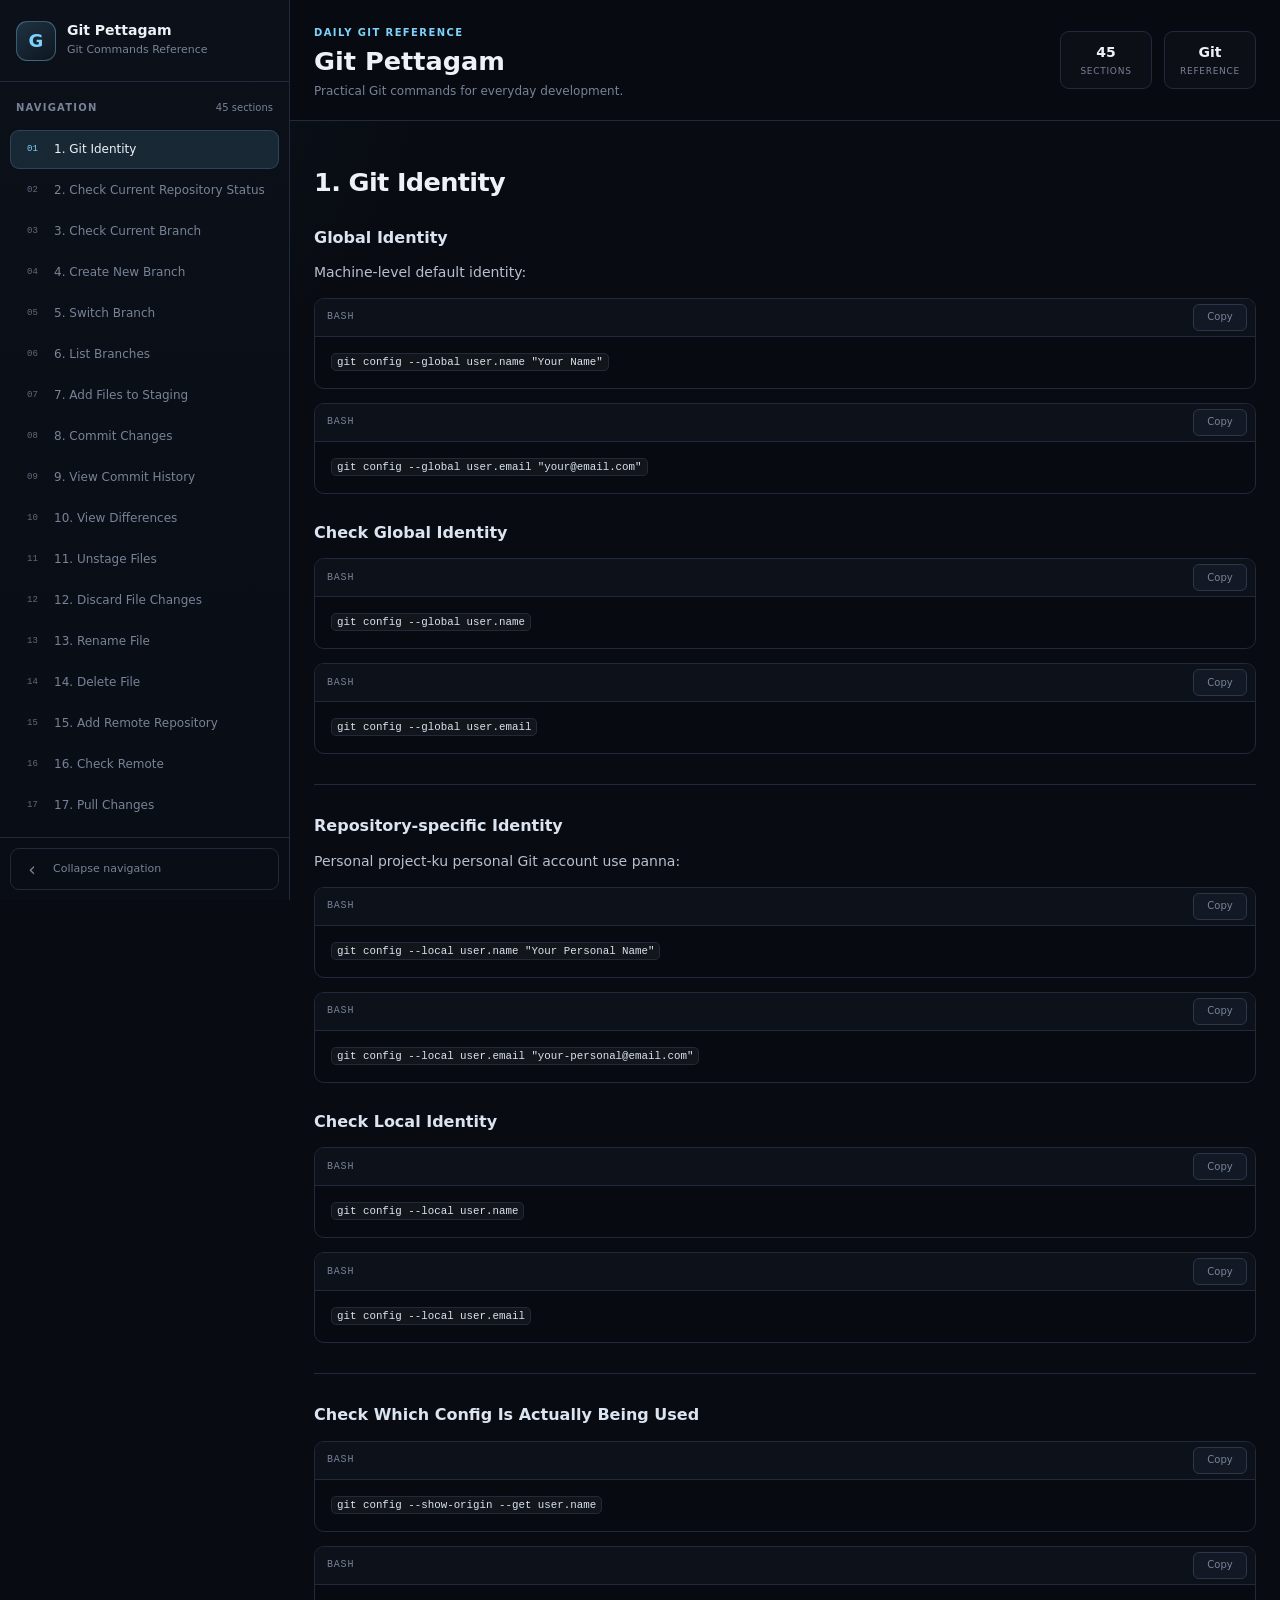
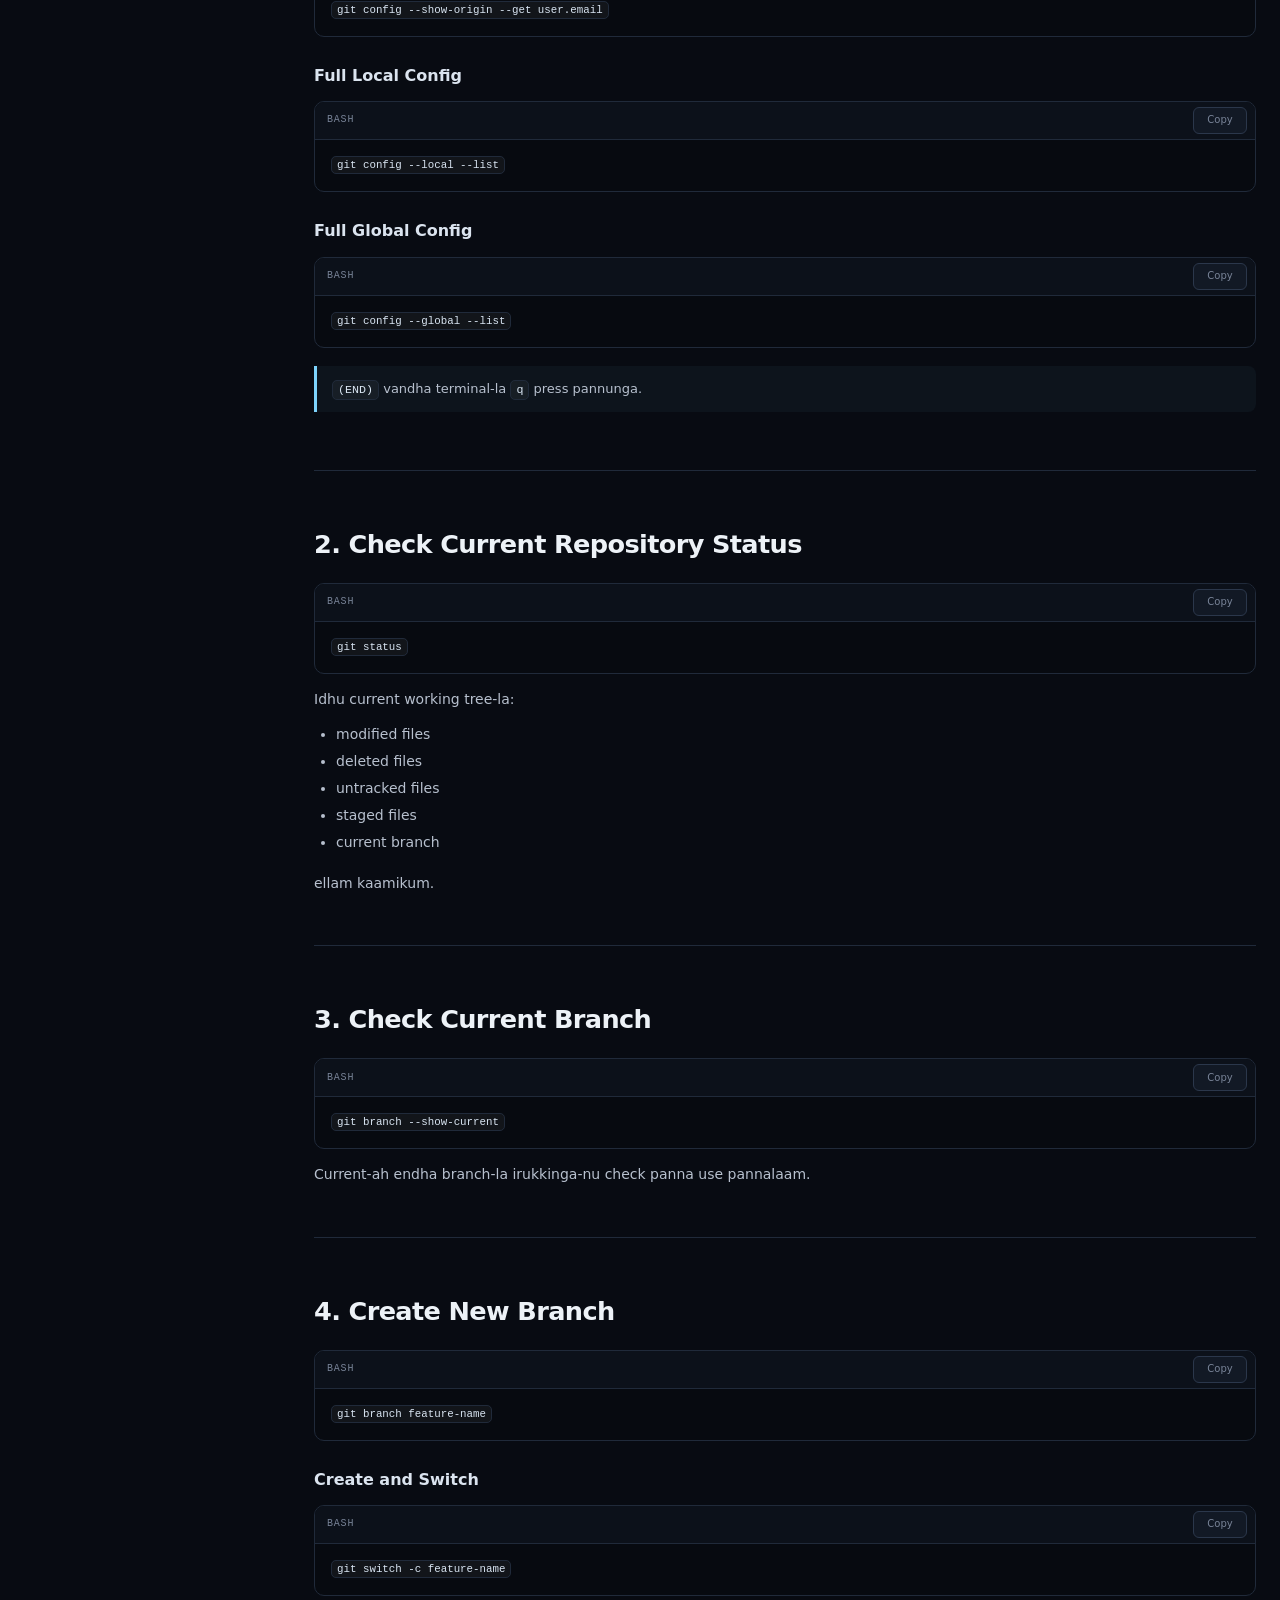
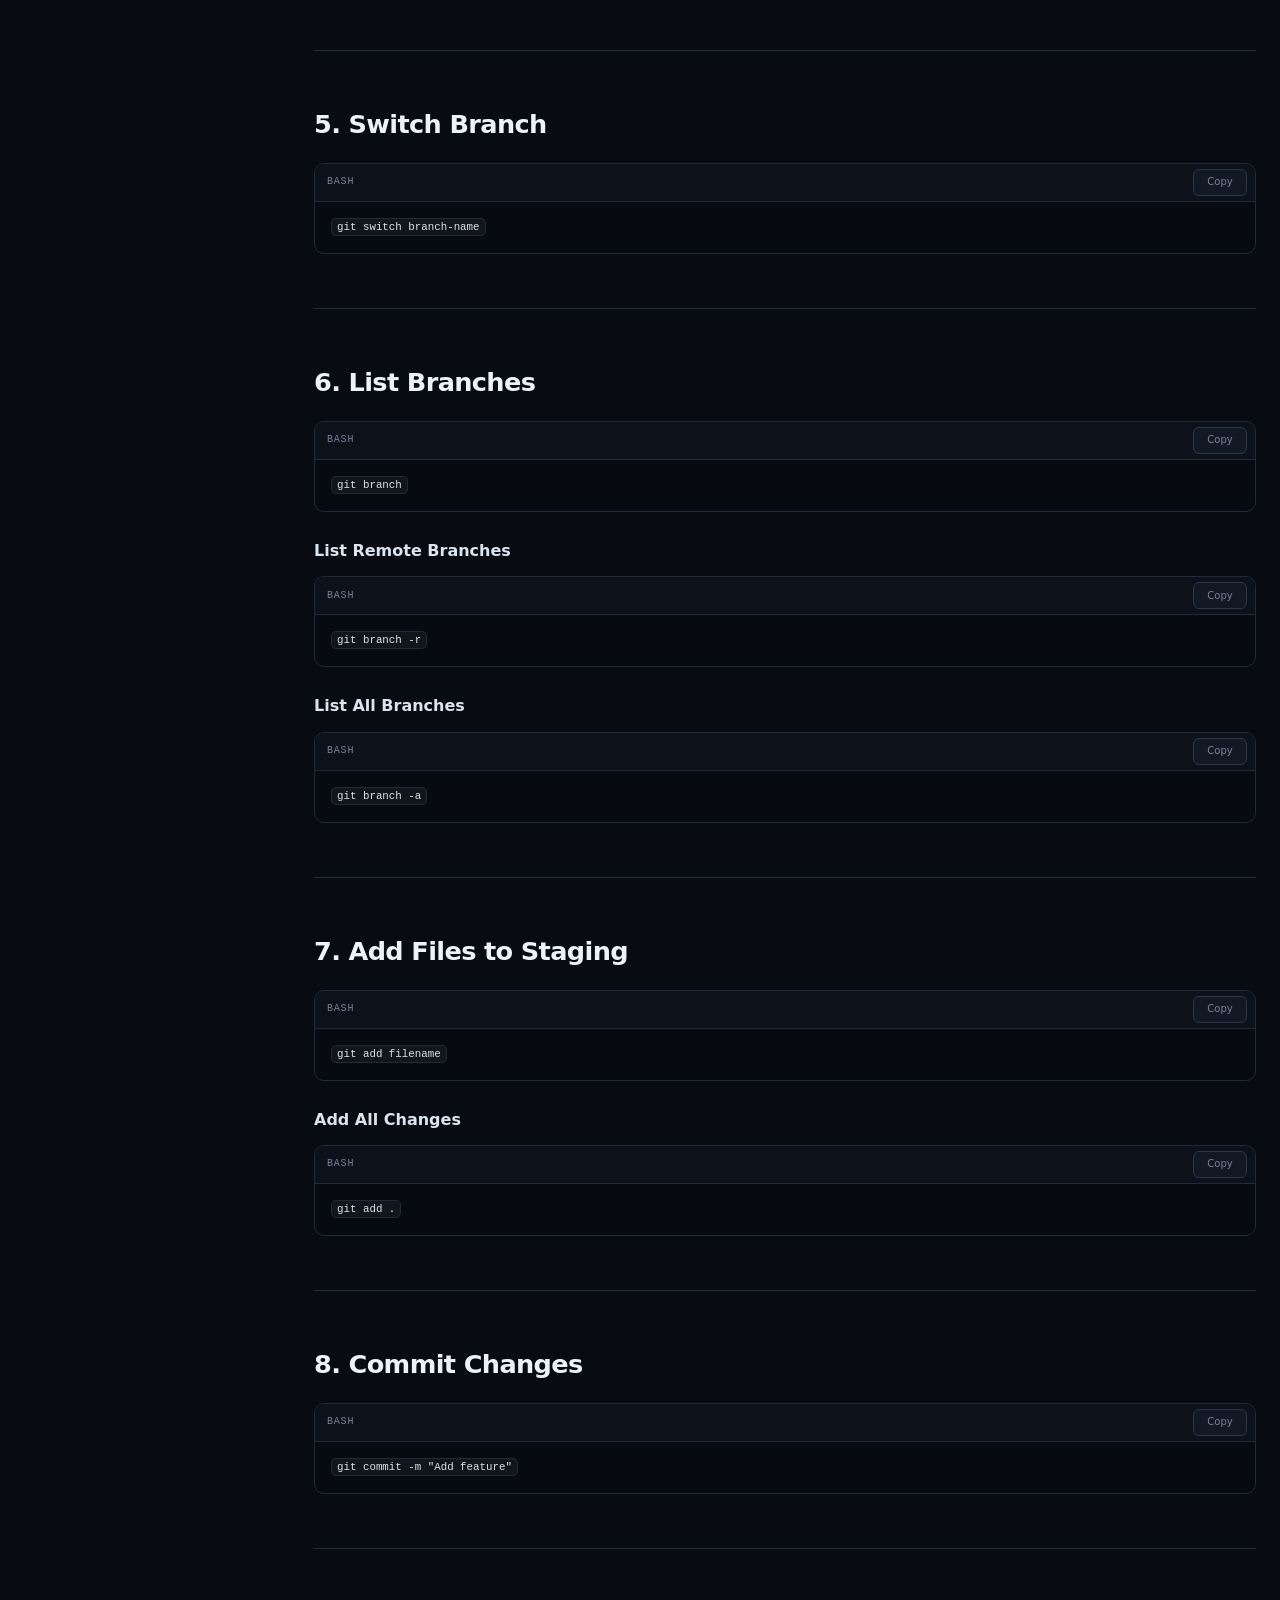
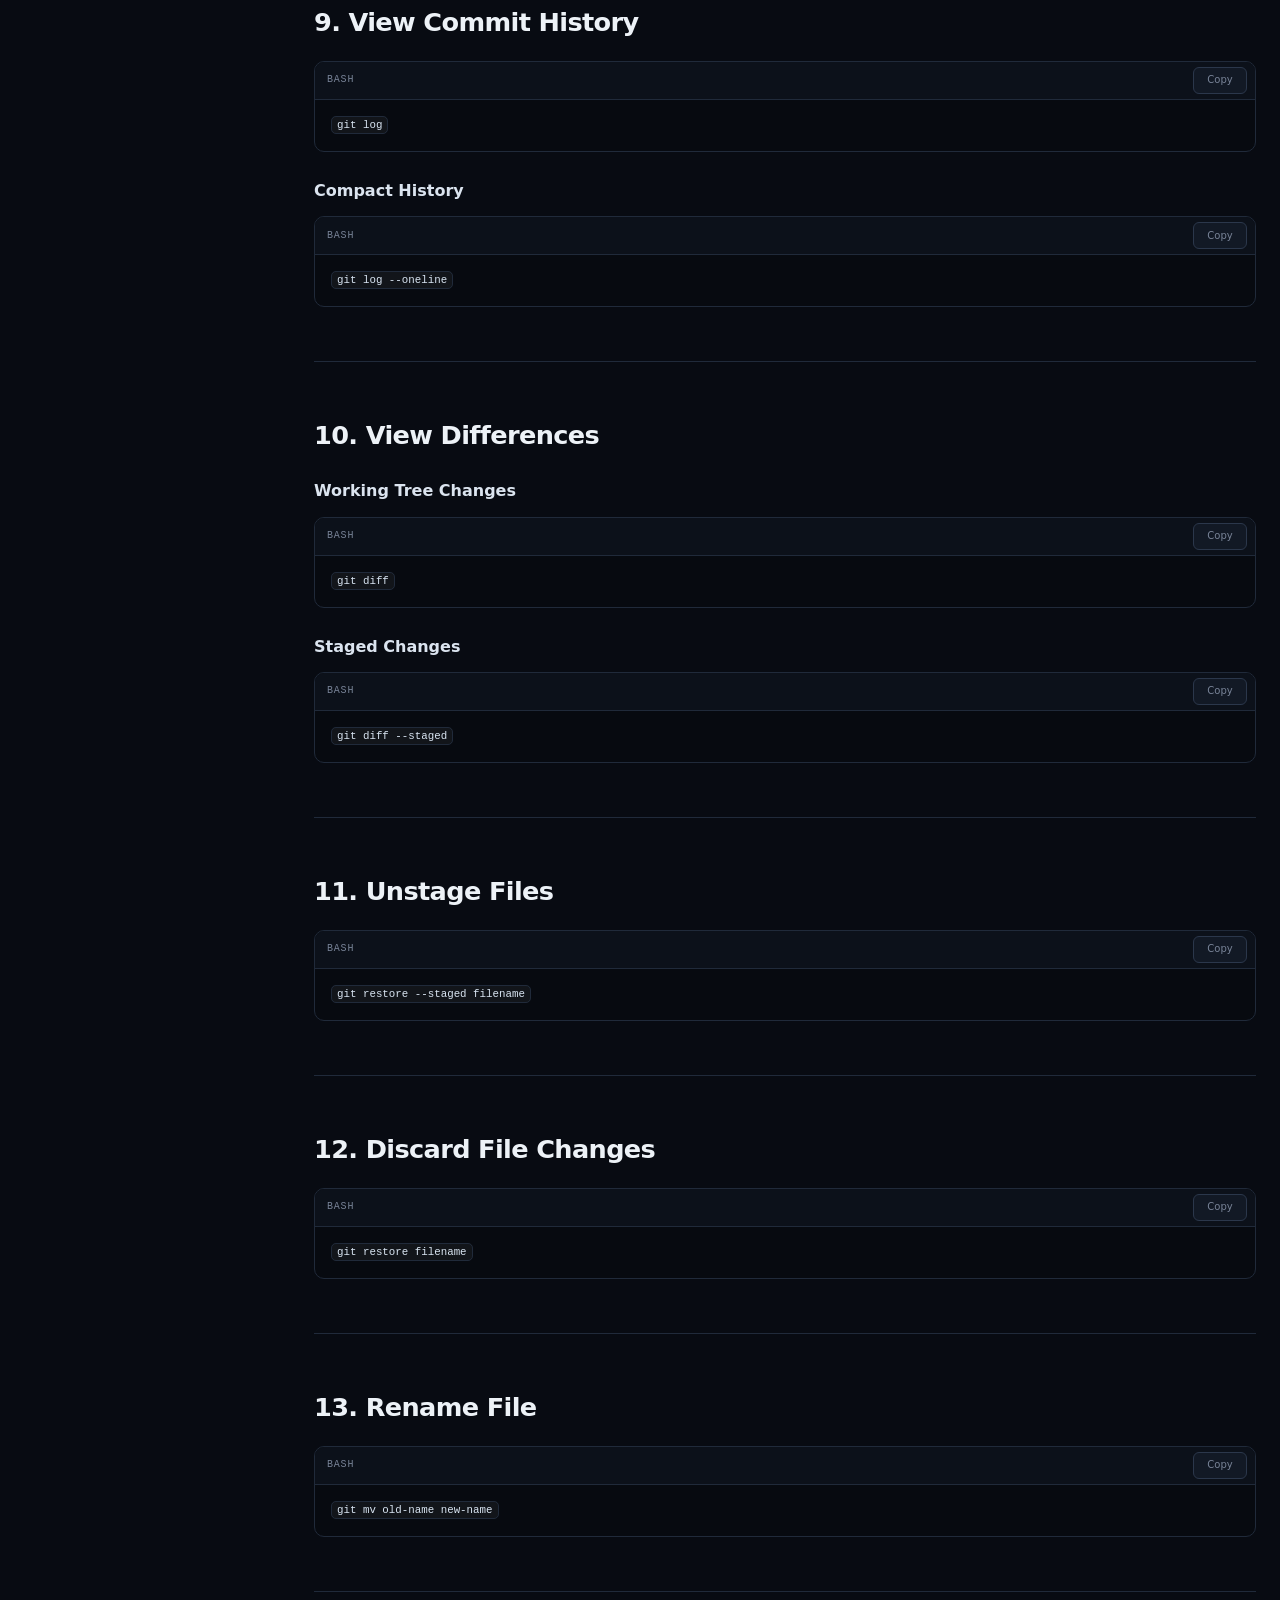
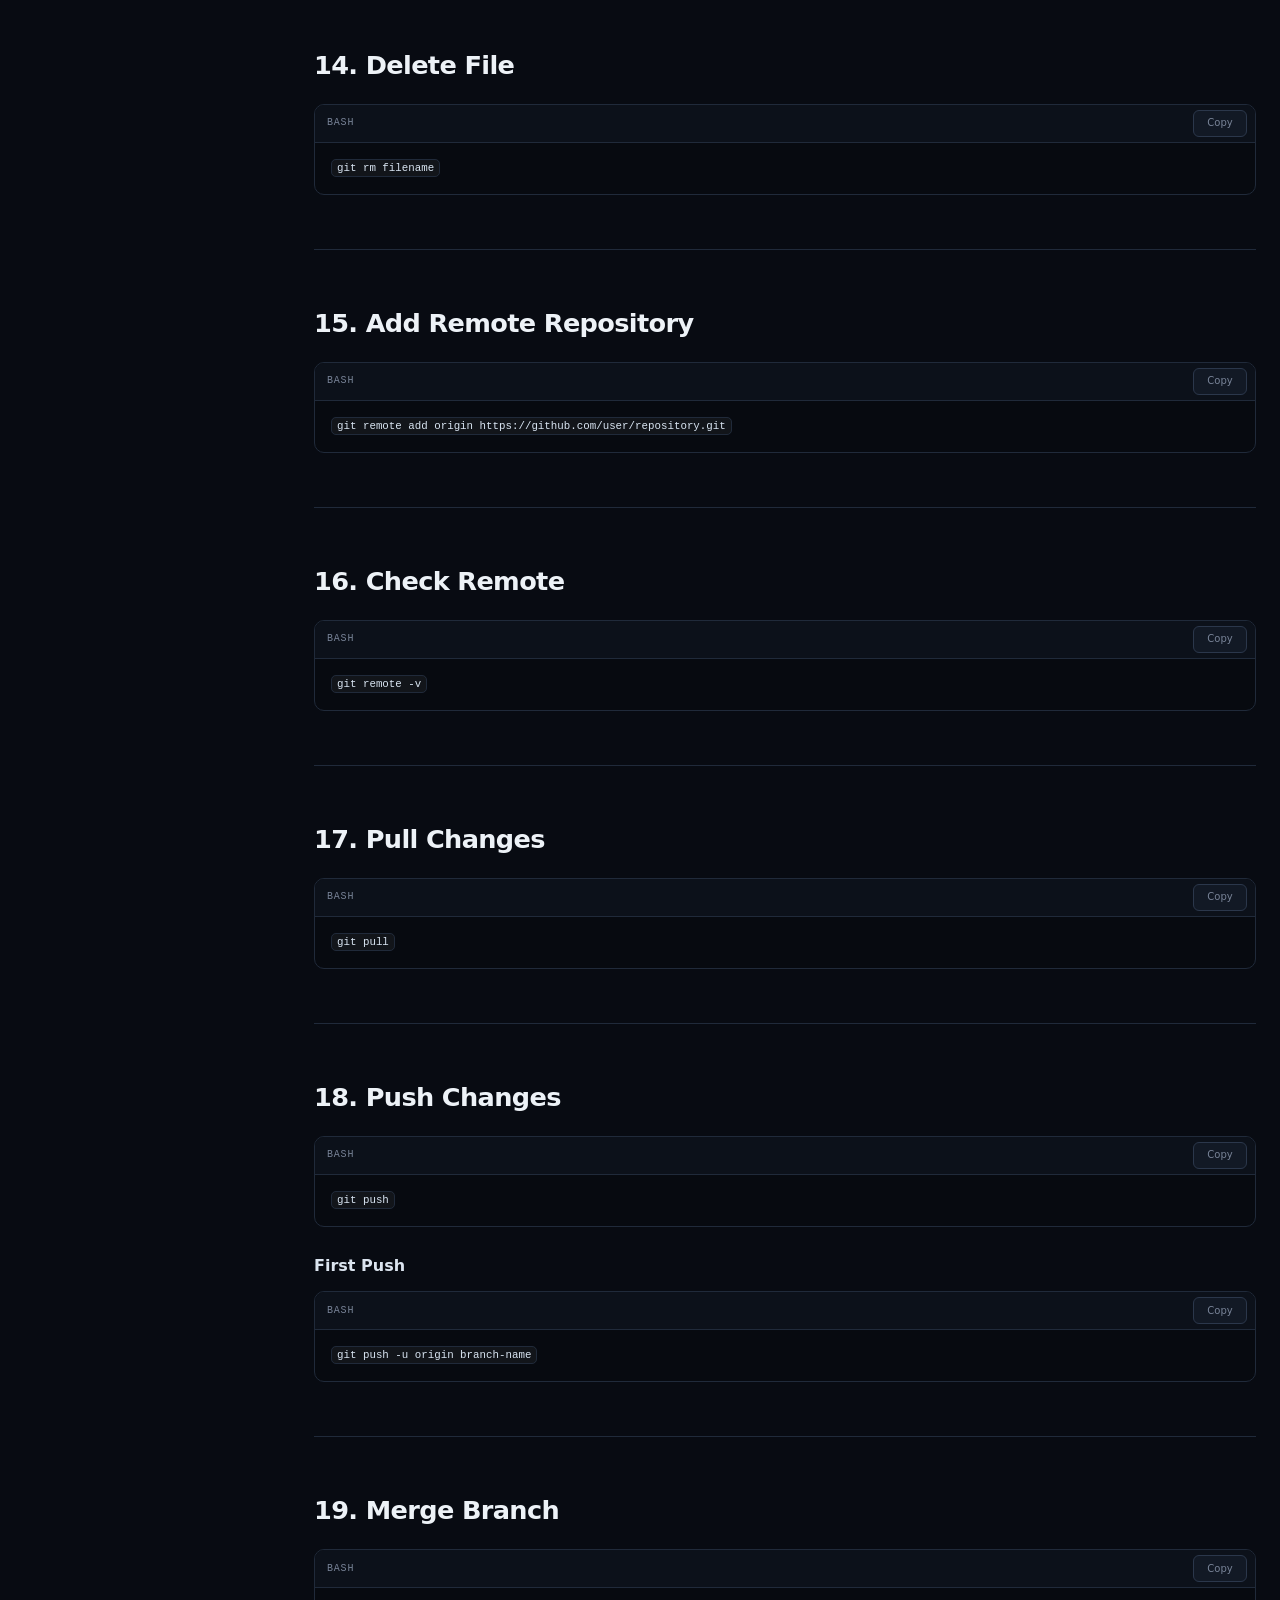
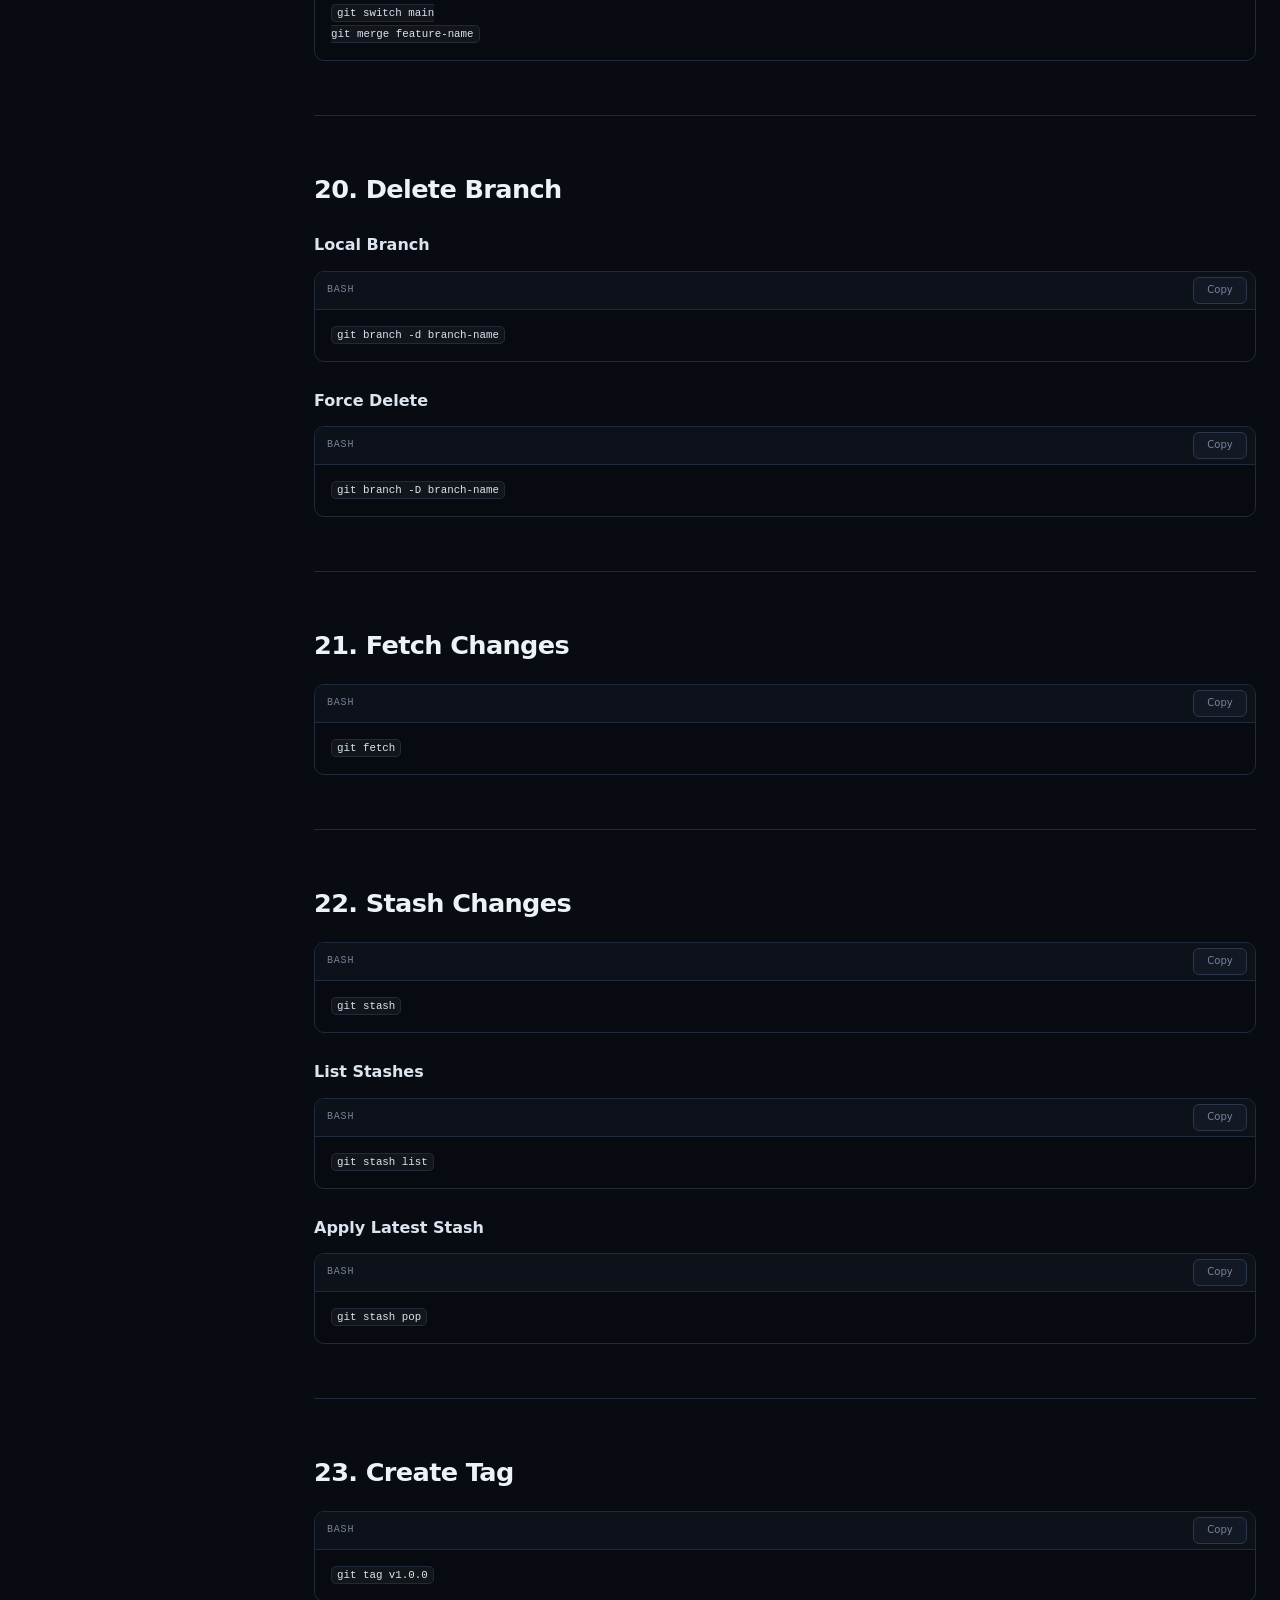
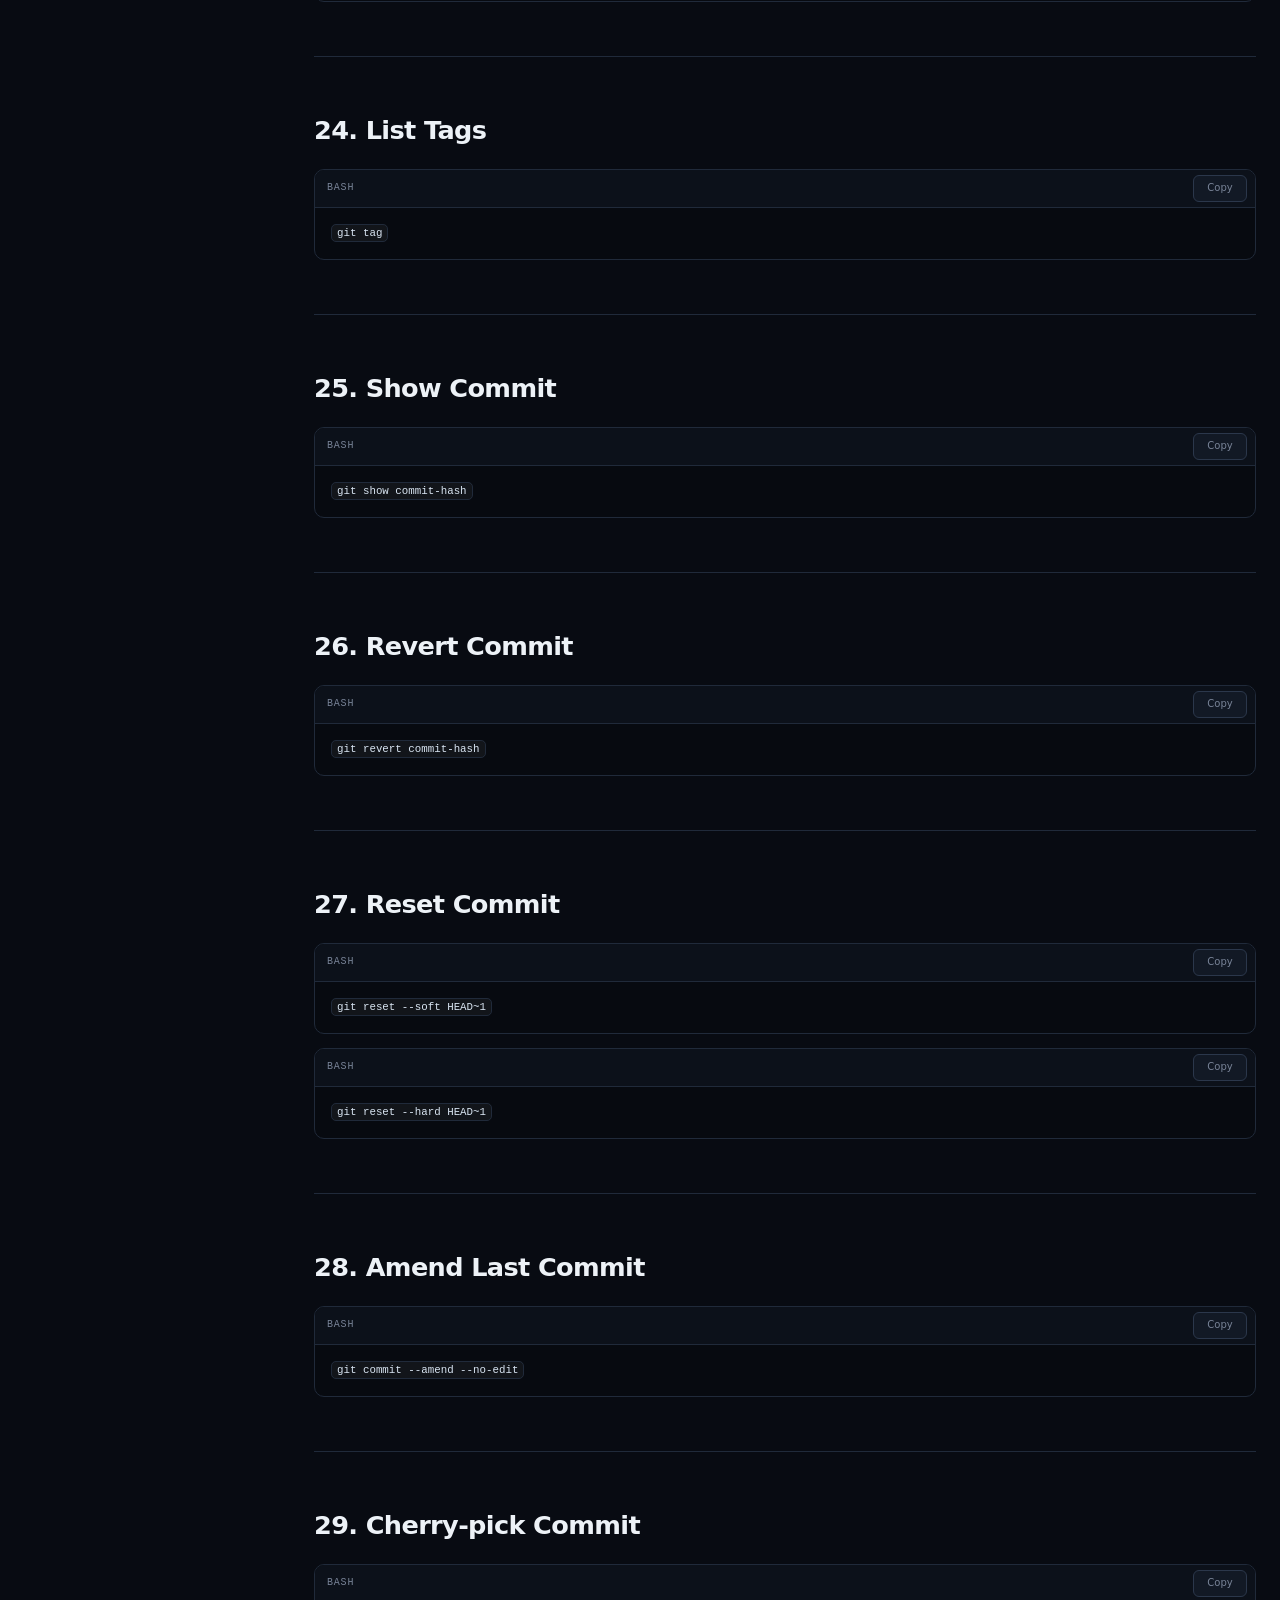
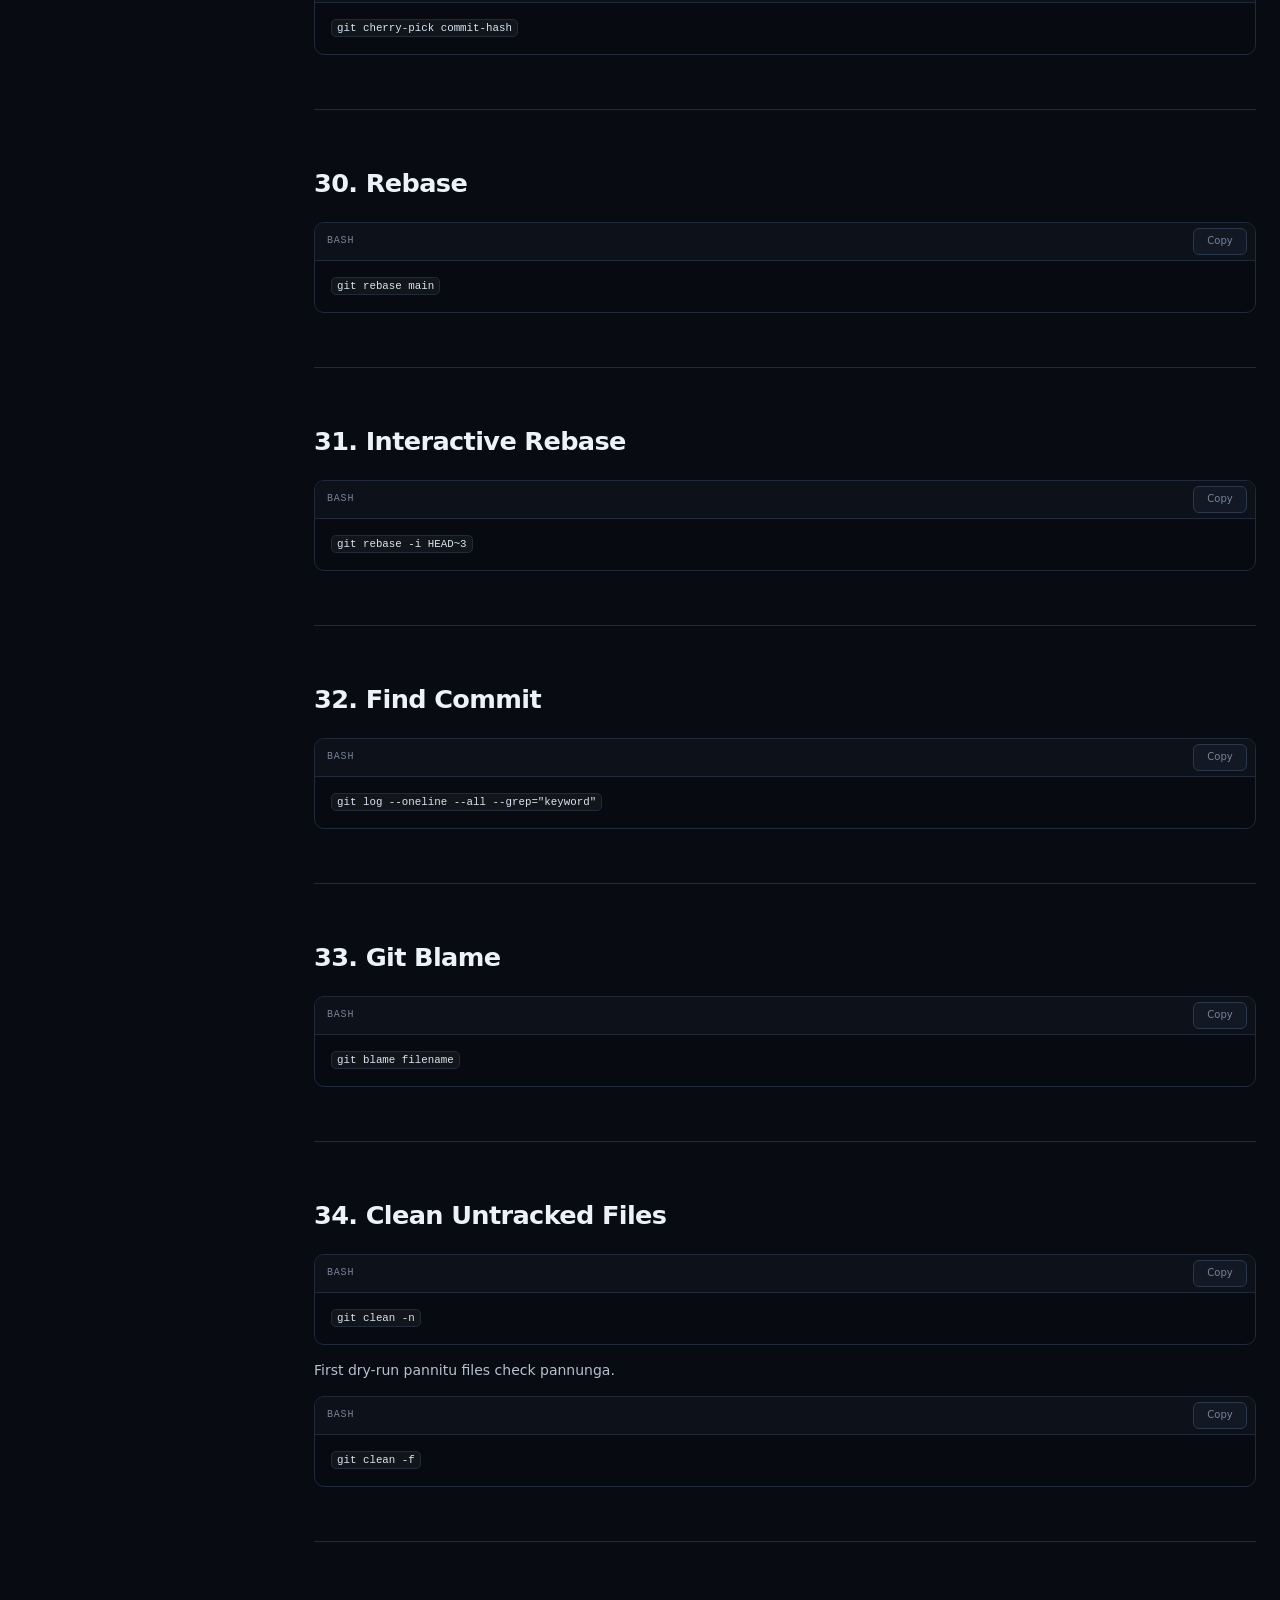
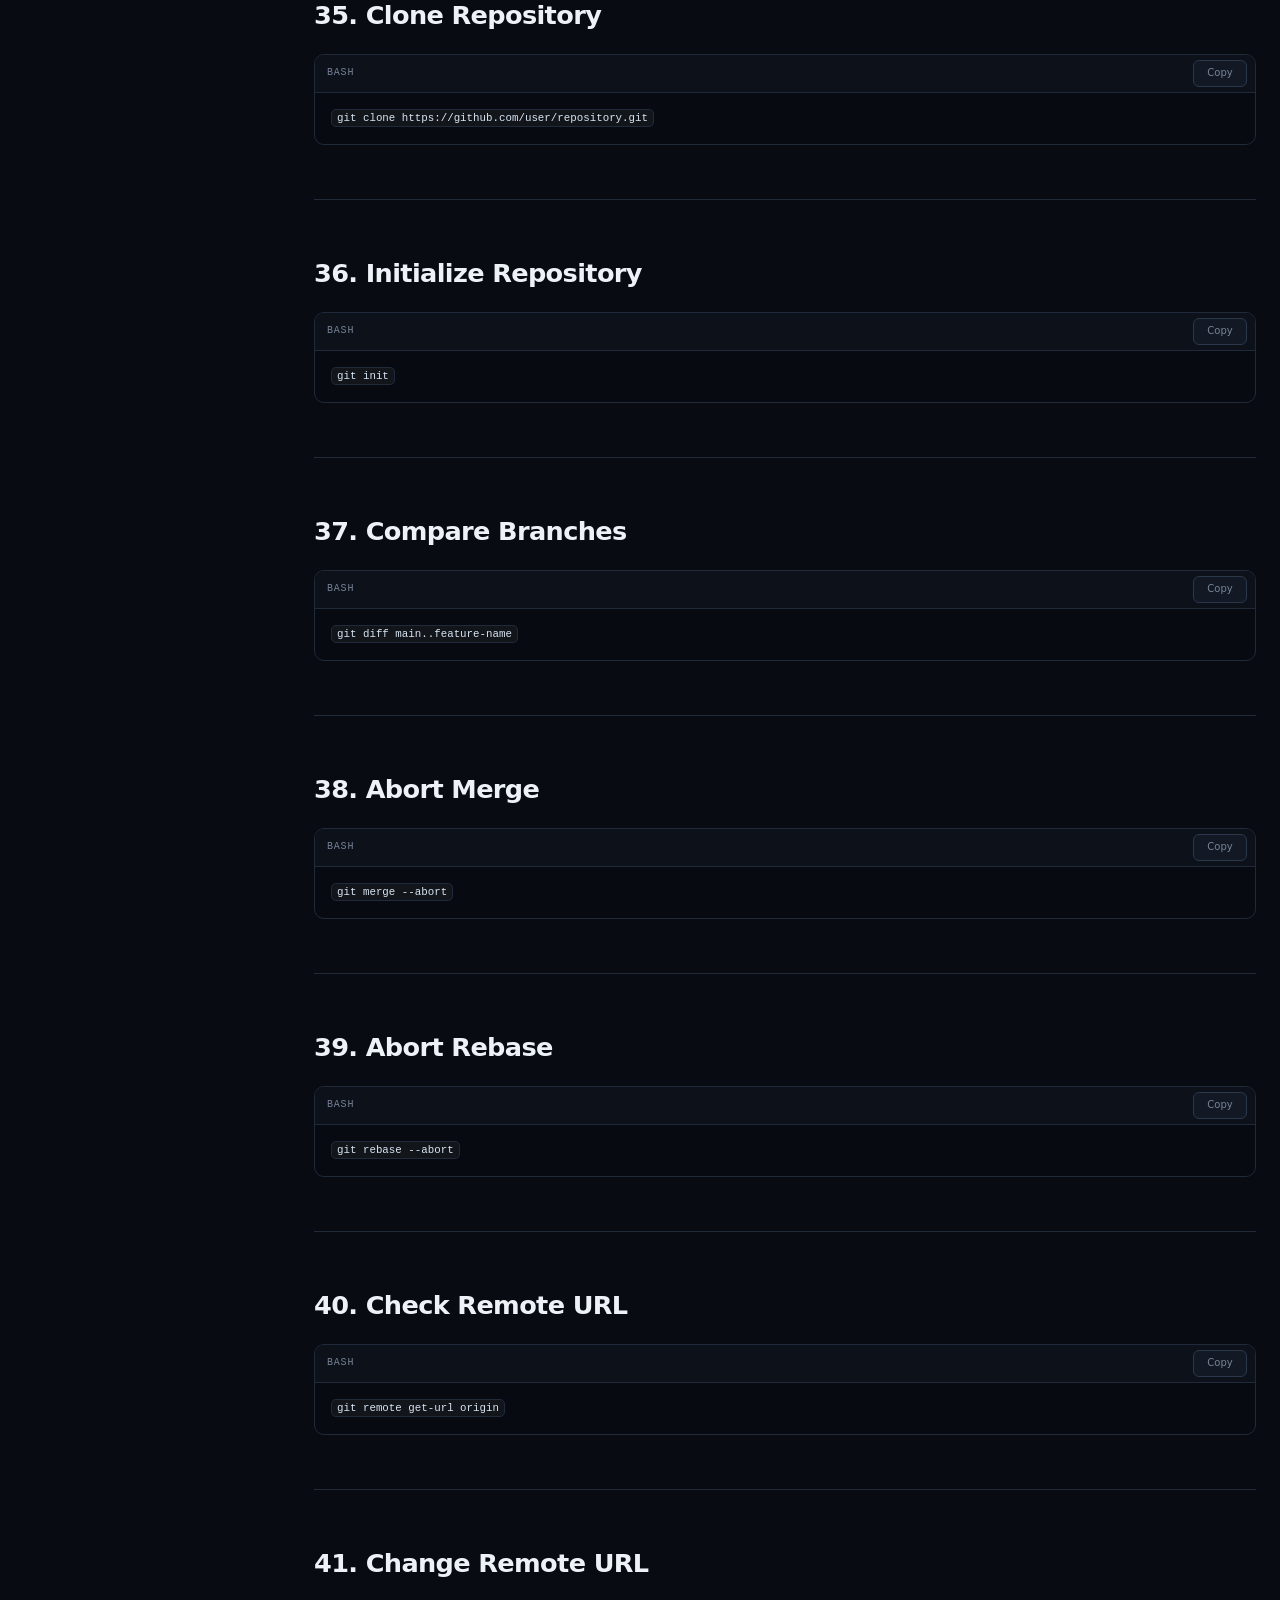
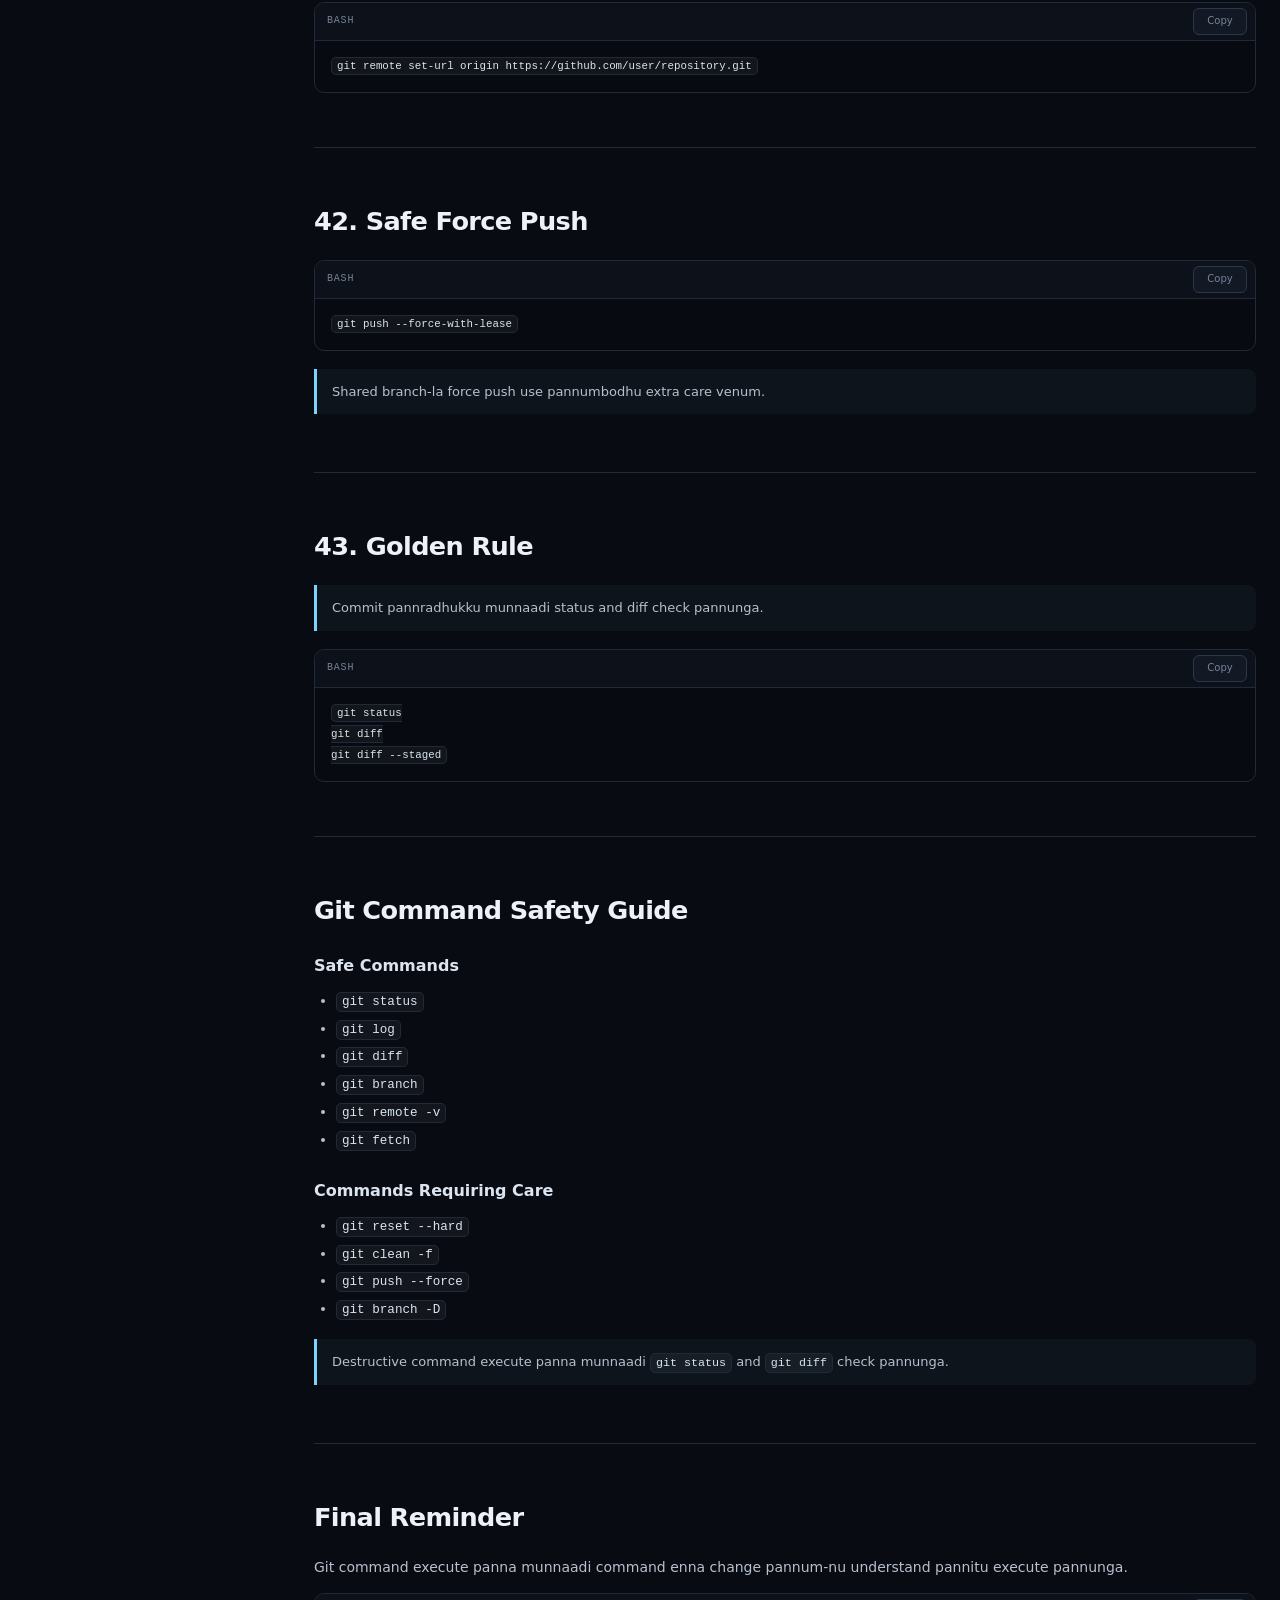
==== index.html @ 3fd0329b "also again" ====
<!DOCTYPE html>
<html lang="en">
<head>
    <meta charset="UTF-8">
    <meta name="viewport" content="width=device-width, initial-scale=1.0">

    <meta
        name="description"
        content="A practical Git commands reference and cheatsheet for everyday Git workflows."
    >

    <meta name="theme-color" content="#0b0f19">

    <title>Git Pettagam — Git Commands Reference</title>

    <link rel="stylesheet" href="style.css">
</head>

<body>

<div class="app">

    <button
        class="sidebar-overlay"
        id="sidebarOverlay"
        type="button"
        aria-label="Close navigation"
    ></button>

    <aside
        class="sidebar"
        id="sidebar"
        aria-label="Git Pettagam navigation"
    >
        <div class="sidebar-header">
            <a class="brand" href="#1-git-identity">
                <span class="brand-mark">G</span>

                <span class="brand-copy">
                    <strong>Git Pettagam</strong>
                    <small>Git Commands Reference</small>
                </span>
            </a>

            <button
                class="sidebar-close"
                id="sidebarClose"
                type="button"
                aria-label="Close navigation"
            >
                ×
            </button>
        </div>

        <div class="sidebar-toolbar">
            <span class="sidebar-label">Navigation</span>

            <span
                class="section-count"
                id="sectionCount"
            >
                0 sections
            </span>
        </div>

        <nav
            class="sidebar-nav"
            id="sidebarNav"
            aria-label="Sections"
        ></nav>

        <div class="sidebar-footer">
            <button
                class="collapse-btn"
                id="sidebarCollapse"
                type="button"
                aria-expanded="true"
            >
                <span class="collapse-icon">‹</span>
                <span class="collapse-text">
                    Collapse navigation
                </span>
            </button>
        </div>
    </aside>

    <div class="main-shell">

        <header class="mobile-header">
            <button
                class="menu-btn"
                id="menuBtn"
                type="button"
                aria-label="Open navigation"
                aria-expanded="false"
                aria-controls="sidebar"
            >
                <span></span>
                <span></span>
                <span></span>
            </button>

            <div class="mobile-brand">
                <span class="brand-mark">G</span>

                <div>
                    <strong>Git Pettagam</strong>
                    <small>Git Commands Reference</small>
                </div>
            </div>
        </header>

        <header class="site-header">
            <div class="header-content">

                <div>
                    <span class="eyebrow">
                        DAILY GIT REFERENCE
                    </span>

                    <h1>Git Pettagam</h1>

                    <p>
                        Practical Git commands for everyday development.
                    </p>
                </div>

                <div class="header-meta">

                    <div>
                        <strong id="headerSectionCount">0</strong>
                        <span>Sections</span>
                    </div>

                    <div>
                        <strong>Git</strong>
                        <span>Reference</span>
                    </div>

                </div>

            </div>
        </header>

        <main class="content" id="content">

            <!-- =====================================================
                 SECTION 1
            ====================================================== -->

            <section id="1-git-identity">

                <h2>1. Git Identity</h2>

                <h3>Global Identity</h3>

                <p>
                    Machine-level default identity:
                </p>

                <div class="code-wrap">
                    <div class="code-head">
                        <span>bash</span>
                        <button type="button" class="copy-btn">
                            Copy
                        </button>
                    </div>

                    <pre><code>git config --global user.name "Your Name"</code></pre>
                </div>

                <div class="code-wrap">
                    <div class="code-head">
                        <span>bash</span>
                        <button type="button" class="copy-btn">
                            Copy
                        </button>
                    </div>

                    <pre><code>git config --global user.email "your@email.com"</code></pre>
                </div>

                <h3>Check Global Identity</h3>

                <div class="code-wrap">
                    <div class="code-head">
                        <span>bash</span>
                        <button type="button" class="copy-btn">
                            Copy
                        </button>
                    </div>

                    <pre><code>git config --global user.name</code></pre>
                </div>

                <div class="code-wrap">
                    <div class="code-head">
                        <span>bash</span>
                        <button type="button" class="copy-btn">
                            Copy
                        </button>
                    </div>

                    <pre><code>git config --global user.email</code></pre>
                </div>

                <hr>

                <h3>Repository-specific Identity</h3>

                <p>
                    Personal project-ku personal Git account use panna:
                </p>

                <div class="code-wrap">
                    <div class="code-head">
                        <span>bash</span>
                        <button type="button" class="copy-btn">
                            Copy
                        </button>
                    </div>

                    <pre><code>git config --local user.name "Your Personal Name"</code></pre>
                </div>

                <div class="code-wrap">
                    <div class="code-head">
                        <span>bash</span>
                        <button type="button" class="copy-btn">
                            Copy
                        </button>
                    </div>

                    <pre><code>git config --local user.email "your-personal@email.com"</code></pre>
                </div>

                <h3>Check Local Identity</h3>

                <div class="code-wrap">
                    <div class="code-head">
                        <span>bash</span>
                        <button type="button" class="copy-btn">
                            Copy
                        </button>
                    </div>

                    <pre><code>git config --local user.name</code></pre>
                </div>

                <div class="code-wrap">
                    <div class="code-head">
                        <span>bash</span>
                        <button type="button" class="copy-btn">
                            Copy
                        </button>
                    </div>

                    <pre><code>git config --local user.email</code></pre>
                </div>

                <hr>

                <h3>Check Which Config Is Actually Being Used</h3>

                <div class="code-wrap">
                    <div class="code-head">
                        <span>bash</span>
                        <button type="button" class="copy-btn">
                            Copy
                        </button>
                    </div>

                    <pre><code>git config --show-origin --get user.name</code></pre>
                </div>

                <div class="code-wrap">
                    <div class="code-head">
                        <span>bash</span>
                        <button type="button" class="copy-btn">
                            Copy
                        </button>
                    </div>

                    <pre><code>git config --show-origin --get user.email</code></pre>
                </div>

                <h3>Full Local Config</h3>

                <div class="code-wrap">
                    <div class="code-head">
                        <span>bash</span>
                        <button type="button" class="copy-btn">
                            Copy
                        </button>
                    </div>

                    <pre><code>git config --local --list</code></pre>
                </div>

                <h3>Full Global Config</h3>

                <div class="code-wrap">
                    <div class="code-head">
                        <span>bash</span>
                        <button type="button" class="copy-btn">
                            Copy
                        </button>
                    </div>

                    <pre><code>git config --global --list</code></pre>
                </div>

                <blockquote>
                    <code>(END)</code> vandha terminal-la
                    <code>q</code> press pannunga.
                </blockquote>

            </section>


            <!-- =====================================================
                 SECTION 2
            ====================================================== -->

            <section id="2-check-current-repository-status">

                <h2>2. Check Current Repository Status</h2>

                <div class="code-wrap">
                    <div class="code-head">
                        <span>bash</span>
                        <button type="button" class="copy-btn">
                            Copy
                        </button>
                    </div>

                    <pre><code>git status</code></pre>
                </div>

                <p>
                    Idhu current working tree-la:
                </p>

                <ul>
                    <li>modified files</li>
                    <li>deleted files</li>
                    <li>untracked files</li>
                    <li>staged files</li>
                    <li>current branch</li>
                </ul>

                <p>
                    ellam kaamikum.
                </p>

            </section>


            <!-- =====================================================
                 SECTION 3
            ====================================================== -->

            <section id="3-check-current-branch">

                <h2>3. Check Current Branch</h2>

                <div class="code-wrap">
                    <div class="code-head">
                        <span>bash</span>
                        <button type="button" class="copy-btn">
                            Copy
                        </button>
                    </div>

                    <pre><code>git branch --show-current</code></pre>
                </div>

                <p>
                    Current-ah endha branch-la irukkinga-nu check panna use pannalaam.
                </p>

            </section>


            <!-- =====================================================
                 SECTION 4
            ====================================================== -->

            <section id="4-create-new-branch">

                <h2>4. Create New Branch</h2>

                <div class="code-wrap">
                    <div class="code-head">
                        <span>bash</span>
                        <button type="button" class="copy-btn">
                            Copy
                        </button>
                    </div>

                    <pre><code>git branch feature-name</code></pre>
                </div>

                <h3>Create and Switch</h3>

                <div class="code-wrap">
                    <div class="code-head">
                        <span>bash</span>
                        <button type="button" class="copy-btn">
                            Copy
                        </button>
                    </div>

                    <pre><code>git switch -c feature-name</code></pre>
                </div>

            </section>


            <!-- =====================================================
                 SECTION 5
            ====================================================== -->

            <section id="5-switch-branch">

                <h2>5. Switch Branch</h2>

                <div class="code-wrap">
                    <div class="code-head">
                        <span>bash</span>
                        <button type="button" class="copy-btn">
                            Copy
                        </button>
                    </div>

                    <pre><code>git switch branch-name</code></pre>
                </div>

            </section>


            <!-- =====================================================
                 SECTION 6
            ====================================================== -->

            <section id="6-list-branches">

                <h2>6. List Branches</h2>

                <div class="code-wrap">
                    <div class="code-head">
                        <span>bash</span>
                        <button type="button" class="copy-btn">
                            Copy
                        </button>
                    </div>

                    <pre><code>git branch</code></pre>
                </div>

                <h3>List Remote Branches</h3>

                <div class="code-wrap">
                    <div class="code-head">
                        <span>bash</span>
                        <button type="button" class="copy-btn">
                            Copy
                        </button>
                    </div>

                    <pre><code>git branch -r</code></pre>
                </div>

                <h3>List All Branches</h3>

                <div class="code-wrap">
                    <div class="code-head">
                        <span>bash</span>
                        <button type="button" class="copy-btn">
                            Copy
                        </button>
                    </div>

                    <pre><code>git branch -a</code></pre>
                </div>

            </section>


            <!-- =====================================================
                 SECTION 7
            ====================================================== -->

            <section id="7-add-files">

                <h2>7. Add Files to Staging</h2>

                <div class="code-wrap">
                    <div class="code-head">
                        <span>bash</span>
                        <button type="button" class="copy-btn">
                            Copy
                        </button>
                    </div>

                    <pre><code>git add filename</code></pre>
                </div>

                <h3>Add All Changes</h3>

                <div class="code-wrap">
                    <div class="code-head">
                        <span>bash</span>
                        <button type="button" class="copy-btn">
                            Copy
                        </button>
                    </div>

                    <pre><code>git add .</code></pre>
                </div>

            </section>


            <!-- =====================================================
                 SECTION 8
            ====================================================== -->

            <section id="8-commit-changes">

                <h2>8. Commit Changes</h2>

                <div class="code-wrap">
                    <div class="code-head">
                        <span>bash</span>
                        <button type="button" class="copy-btn">
                            Copy
                        </button>
                    </div>

                    <pre><code>git commit -m "Add feature"</code></pre>
                </div>

            </section>


            <!-- =====================================================
                 SECTION 9
            ====================================================== -->

            <section id="9-view-commit-history">

                <h2>9. View Commit History</h2>

                <div class="code-wrap">
                    <div class="code-head">
                        <span>bash</span>
                        <button type="button" class="copy-btn">
                            Copy
                        </button>
                    </div>

                    <pre><code>git log</code></pre>
                </div>

                <h3>Compact History</h3>

                <div class="code-wrap">
                    <div class="code-head">
                        <span>bash</span>
                        <button type="button" class="copy-btn">
                            Copy
                        </button>
                    </div>

                    <pre><code>git log --oneline</code></pre>
                </div>

            </section>


            <!-- =====================================================
                 SECTION 10
            ====================================================== -->

            <section id="10-view-differences">

                <h2>10. View Differences</h2>

                <h3>Working Tree Changes</h3>

                <div class="code-wrap">
                    <div class="code-head">
                        <span>bash</span>
                        <button type="button" class="copy-btn">
                            Copy
                        </button>
                    </div>

                    <pre><code>git diff</code></pre>
                </div>

                <h3>Staged Changes</h3>

                <div class="code-wrap">
                    <div class="code-head">
                        <span>bash</span>
                        <button type="button" class="copy-btn">
                            Copy
                        </button>
                    </div>

                    <pre><code>git diff --staged</code></pre>
                </div>

            </section>


            <!-- =====================================================
                 SECTION 11
            ====================================================== -->

            <section id="11-unstage-files">

                <h2>11. Unstage Files</h2>

                <div class="code-wrap">
                    <div class="code-head">
                        <span>bash</span>
                        <button type="button" class="copy-btn">
                            Copy
                        </button>
                    </div>

                    <pre><code>git restore --staged filename</code></pre>
                </div>

            </section>


            <!-- =====================================================
                 SECTION 12
            ====================================================== -->

            <section id="12-discard-file-changes">

                <h2>12. Discard File Changes</h2>

                <div class="code-wrap">
                    <div class="code-head">
                        <span>bash</span>
                        <button type="button" class="copy-btn">
                            Copy
                        </button>
                    </div>

                    <pre><code>git restore filename</code></pre>
                </div>

            </section>


            <!-- =====================================================
                 SECTION 13
            ====================================================== -->

            <section id="13-rename-file">

                <h2>13. Rename File</h2>

                <div class="code-wrap">
                    <div class="code-head">
                        <span>bash</span>
                        <button type="button" class="copy-btn">
                            Copy
                        </button>
                    </div>

                    <pre><code>git mv old-name new-name</code></pre>
                </div>

            </section>


            <!-- =====================================================
                 SECTION 14
            ====================================================== -->

            <section id="14-delete-file">

                <h2>14. Delete File</h2>

                <div class="code-wrap">
                    <div class="code-head">
                        <span>bash</span>
                        <button type="button" class="copy-btn">
                            Copy
                        </button>
                    </div>

                    <pre><code>git rm filename</code></pre>
                </div>

            </section>


            <!-- =====================================================
                 SECTION 15
            ====================================================== -->

            <section id="15-add-remote">

                <h2>15. Add Remote Repository</h2>

                <div class="code-wrap">
                    <div class="code-head">
                        <span>bash</span>
                        <button type="button" class="copy-btn">
                            Copy
                        </button>
                    </div>

                    <pre><code>git remote add origin https://github.com/user/repository.git</code></pre>
                </div>

            </section>


            <!-- =====================================================
                 SECTION 16
            ====================================================== -->

            <section id="16-check-remote">

                <h2>16. Check Remote</h2>

                <div class="code-wrap">
                    <div class="code-head">
                        <span>bash</span>
                        <button type="button" class="copy-btn">
                            Copy
                        </button>
                    </div>

                    <pre><code>git remote -v</code></pre>
                </div>

            </section>


            <!-- =====================================================
                 SECTION 17
            ====================================================== -->

            <section id="17-pull-changes">

                <h2>17. Pull Changes</h2>

                <div class="code-wrap">
                    <div class="code-head">
                        <span>bash</span>
                        <button type="button" class="copy-btn">
                            Copy
                        </button>
                    </div>

                    <pre><code>git pull</code></pre>
                </div>

            </section>


            <!-- =====================================================
                 SECTION 18
            ====================================================== -->

            <section id="18-push-changes">

                <h2>18. Push Changes</h2>

                <div class="code-wrap">
                    <div class="code-head">
                        <span>bash</span>
                        <button type="button" class="copy-btn">
                            Copy
                        </button>
                    </div>

                    <pre><code>git push</code></pre>
                </div>

                <h3>First Push</h3>

                <div class="code-wrap">
                    <div class="code-head">
                        <span>bash</span>
                        <button type="button" class="copy-btn">
                            Copy
                        </button>
                    </div>

                    <pre><code>git push -u origin branch-name</code></pre>
                </div>

            </section>


            <!-- =====================================================
                 SECTION 19
            ====================================================== -->

            <section id="19-merge-branch">

                <h2>19. Merge Branch</h2>

                <div class="code-wrap">
                    <div class="code-head">
                        <span>bash</span>
                        <button type="button" class="copy-btn">
                            Copy
                        </button>
                    </div>

                    <pre><code>git switch main
git merge feature-name</code></pre>
                </div>

            </section>


            <!-- =====================================================
                 SECTION 20
            ====================================================== -->

            <section id="20-delete-branch">

                <h2>20. Delete Branch</h2>

                <h3>Local Branch</h3>

                <div class="code-wrap">
                    <div class="code-head">
                        <span>bash</span>
                        <button type="button" class="copy-btn">
                            Copy
                        </button>
                    </div>

                    <pre><code>git branch -d branch-name</code></pre>
                </div>

                <h3>Force Delete</h3>

                <div class="code-wrap">
                    <div class="code-head">
                        <span>bash</span>
                        <button type="button" class="copy-btn">
                            Copy
                        </button>
                    </div>

                    <pre><code>git branch -D branch-name</code></pre>
                </div>

            </section>


            <!-- =====================================================
                 SECTION 21
            ====================================================== -->

            <section id="21-fetch-changes">

                <h2>21. Fetch Changes</h2>

                <div class="code-wrap">
                    <div class="code-head">
                        <span>bash</span>
                        <button type="button" class="copy-btn">
                            Copy
                        </button>
                    </div>

                    <pre><code>git fetch</code></pre>
                </div>

            </section>


            <!-- =====================================================
                 SECTION 22
            ====================================================== -->

            <section id="22-stash-changes">

                <h2>22. Stash Changes</h2>

                <div class="code-wrap">
                    <div class="code-head">
                        <span>bash</span>
                        <button type="button" class="copy-btn">
                            Copy
                        </button>
                    </div>

                    <pre><code>git stash</code></pre>
                </div>

                <h3>List Stashes</h3>

                <div class="code-wrap">
                    <div class="code-head">
                        <span>bash</span>
                        <button type="button" class="copy-btn">
                            Copy
                        </button>
                    </div>

                    <pre><code>git stash list</code></pre>
                </div>

                <h3>Apply Latest Stash</h3>

                <div class="code-wrap">
                    <div class="code-head">
                        <span>bash</span>
                        <button type="button" class="copy-btn">
                            Copy
                        </button>
                    </div>

                    <pre><code>git stash pop</code></pre>
                </div>

            </section>


            <!-- =====================================================
                 SECTION 23
            ====================================================== -->

            <section id="23-create-tag">

                <h2>23. Create Tag</h2>

                <div class="code-wrap">
                    <div class="code-head">
                        <span>bash</span>
                        <button type="button" class="copy-btn">
                            Copy
                        </button>
                    </div>

                    <pre><code>git tag v1.0.0</code></pre>
                </div>

            </section>


            <!-- =====================================================
                 SECTION 24
            ====================================================== -->

            <section id="24-list-tags">

                <h2>24. List Tags</h2>

                <div class="code-wrap">
                    <div class="code-head">
                        <span>bash</span>
                        <button type="button" class="copy-btn">
                            Copy
                        </button>
                    </div>

                    <pre><code>git tag</code></pre>
                </div>

            </section>


            <!-- =====================================================
                 SECTION 25
            ====================================================== -->

            <section id="25-show-commit">

                <h2>25. Show Commit</h2>

                <div class="code-wrap">
                    <div class="code-head">
                        <span>bash</span>
                        <button type="button" class="copy-btn">
                            Copy
                        </button>
                    </div>

                    <pre><code>git show commit-hash</code></pre>
                </div>

            </section>


            <!-- =====================================================
                 SECTION 26
            ====================================================== -->

            <section id="26-revert-commit">

                <h2>26. Revert Commit</h2>

                <div class="code-wrap">
                    <div class="code-head">
                        <span>bash</span>
                        <button type="button" class="copy-btn">
                            Copy
                        </button>
                    </div>

                    <pre><code>git revert commit-hash</code></pre>
                </div>

            </section>


            <!-- =====================================================
                 SECTION 27
            ====================================================== -->

            <section id="27-reset-commit">

                <h2>27. Reset Commit</h2>

                <div class="code-wrap">
                    <div class="code-head">
                        <span>bash</span>
                        <button type="button" class="copy-btn">
                            Copy
                        </button>
                    </div>

                    <pre><code>git reset --soft HEAD~1</code></pre>
                </div>

                <div class="code-wrap">
                    <div class="code-head">
                        <span>bash</span>
                        <button type="button" class="copy-btn">
                            Copy
                        </button>
                    </div>

                    <pre><code>git reset --hard HEAD~1</code></pre>
                </div>

            </section>


            <!-- =====================================================
                 SECTION 28
            ====================================================== -->

            <section id="28-amend-commit">

                <h2>28. Amend Last Commit</h2>

                <div class="code-wrap">
                    <div class="code-head">
                        <span>bash</span>
                        <button type="button" class="copy-btn">
                            Copy
                        </button>
                    </div>

                    <pre><code>git commit --amend --no-edit</code></pre>
                </div>

            </section>


            <!-- =====================================================
                 SECTION 29
            ====================================================== -->

            <section id="29-cherry-pick">

                <h2>29. Cherry-pick Commit</h2>

                <div class="code-wrap">
                    <div class="code-head">
                        <span>bash</span>
                        <button type="button" class="copy-btn">
                            Copy
                        </button>
                    </div>

                    <pre><code>git cherry-pick commit-hash</code></pre>
                </div>

            </section>


            <!-- =====================================================
                 SECTION 30
            ====================================================== -->

            <section id="30-rebase">

                <h2>30. Rebase</h2>

                <div class="code-wrap">
                    <div class="code-head">
                        <span>bash</span>
                        <button type="button" class="copy-btn">
                            Copy
                        </button>
                    </div>

                    <pre><code>git rebase main</code></pre>
                </div>

            </section>


            <!-- =====================================================
                 SECTION 31
            ====================================================== -->

            <section id="31-interactive-rebase">

                <h2>31. Interactive Rebase</h2>

                <div class="code-wrap">
                    <div class="code-head">
                        <span>bash</span>
                        <button type="button" class="copy-btn">
                            Copy
                        </button>
                    </div>

                    <pre><code>git rebase -i HEAD~3</code></pre>
                </div>

            </section>


            <!-- =====================================================
                 SECTION 32
            ====================================================== -->

            <section id="32-find-commit">

                <h2>32. Find Commit</h2>

                <div class="code-wrap">
                    <div class="code-head">
                        <span>bash</span>
                        <button type="button" class="copy-btn">
                            Copy
                        </button>
                    </div>

                    <pre><code>git log --oneline --all --grep="keyword"</code></pre>
                </div>

            </section>


            <!-- =====================================================
                 SECTION 33
            ====================================================== -->

            <section id="33-blame">

                <h2>33. Git Blame</h2>

                <div class="code-wrap">
                    <div class="code-head">
                        <span>bash</span>
                        <button type="button" class="copy-btn">
                            Copy
                        </button>
                    </div>

                    <pre><code>git blame filename</code></pre>
                </div>

            </section>


            <!-- =====================================================
                 SECTION 34
            ====================================================== -->

            <section id="34-clean-untracked-files">

                <h2>34. Clean Untracked Files</h2>

                <div class="code-wrap">
                    <div class="code-head">
                        <span>bash</span>
                        <button type="button" class="copy-btn">
                            Copy
                        </button>
                    </div>

                    <pre><code>git clean -n</code></pre>
                </div>

                <p>
                    First dry-run pannitu files check pannunga.
                </p>

                <div class="code-wrap">
                    <div class="code-head">
                        <span>bash</span>
                        <button type="button" class="copy-btn">
                            Copy
                        </button>
                    </div>

                    <pre><code>git clean -f</code></pre>
                </div>

            </section>


            <!-- =====================================================
                 SECTION 35
            ====================================================== -->

            <section id="35-clone-repository">

                <h2>35. Clone Repository</h2>

                <div class="code-wrap">
                    <div class="code-head">
                        <span>bash</span>
                        <button type="button" class="copy-btn">
                            Copy
                        </button>
                    </div>

                    <pre><code>git clone https://github.com/user/repository.git</code></pre>
                </div>

            </section>


            <!-- =====================================================
                 SECTION 36
            ====================================================== -->

            <section id="36-initialize-repository">

                <h2>36. Initialize Repository</h2>

                <div class="code-wrap">
                    <div class="code-head">
                        <span>bash</span>
                        <button type="button" class="copy-btn">
                            Copy
                        </button>
                    </div>

                    <pre><code>git init</code></pre>
                </div>

            </section>


            <!-- =====================================================
                 SECTION 37
            ====================================================== -->

            <section id="37-compare-branches">

                <h2>37. Compare Branches</h2>

                <div class="code-wrap">
                    <div class="code-head">
                        <span>bash</span>
                        <button type="button" class="copy-btn">
                            Copy
                        </button>
                    </div>

                    <pre><code>git diff main..feature-name</code></pre>
                </div>

            </section>


            <!-- =====================================================
                 SECTION 38
            ====================================================== -->

            <section id="38-abort-merge">

                <h2>38. Abort Merge</h2>

                <div class="code-wrap">
                    <div class="code-head">
                        <span>bash</span>
                        <button type="button" class="copy-btn">
                            Copy
                        </button>
                    </div>

                    <pre><code>git merge --abort</code></pre>
                </div>

            </section>


            <!-- =====================================================
                 SECTION 39
            ====================================================== -->

            <section id="39-abort-rebase">

                <h2>39. Abort Rebase</h2>

                <div class="code-wrap">
                    <div class="code-head">
                        <span>bash</span>
                        <button type="button" class="copy-btn">
                            Copy
                        </button>
                    </div>

                    <pre><code>git rebase --abort</code></pre>
                </div>

            </section>


            <!-- =====================================================
                 SECTION 40
            ====================================================== -->

            <section id="40-check-remote-url">

                <h2>40. Check Remote URL</h2>

                <div class="code-wrap">
                    <div class="code-head">
                        <span>bash</span>
                        <button type="button" class="copy-btn">
                            Copy
                        </button>
                    </div>

                    <pre><code>git remote get-url origin</code></pre>
                </div>

            </section>


            <!-- =====================================================
                 SECTION 41
            ====================================================== -->

            <section id="41-change-remote-url">

                <h2>41. Change Remote URL</h2>

                <div class="code-wrap">
                    <div class="code-head">
                        <span>bash</span>
                        <button type="button" class="copy-btn">
                            Copy
                        </button>
                    </div>

                    <pre><code>git remote set-url origin https://github.com/user/repository.git</code></pre>
                </div>

            </section>


            <!-- =====================================================
                 SECTION 42
            ====================================================== -->

            <section id="42-push-force-with-lease">

                <h2>42. Safe Force Push</h2>

                <div class="code-wrap">
                    <div class="code-head">
                        <span>bash</span>
                        <button type="button" class="copy-btn">
                            Copy
                        </button>
                    </div>

                    <pre><code>git push --force-with-lease</code></pre>
                </div>

                <blockquote>
                    Shared branch-la force push use pannumbodhu extra care venum.
                </blockquote>

            </section>


            <!-- =====================================================
                 SECTION 43
            ====================================================== -->

            <section id="43-golden-rule">

                <h2>43. Golden Rule</h2>

                <blockquote>
                    Commit pannradhukku munnaadi status and diff check pannunga.
                </blockquote>

                <div class="code-wrap">
                    <div class="code-head">
                        <span>bash</span>
                        <button type="button" class="copy-btn">
                            Copy
                        </button>
                    </div>

                    <pre><code>git status
git diff
git diff --staged</code></pre>
                </div>

            </section>


            <!-- =====================================================
                 GIT COMMAND SAFETY GUIDE
            ====================================================== -->

            <section id="git-command-safety-guide">

                <h2>Git Command Safety Guide</h2>

                <h3>Safe Commands</h3>

                <ul>
                    <li><code>git status</code></li>
                    <li><code>git log</code></li>
                    <li><code>git diff</code></li>
                    <li><code>git branch</code></li>
                    <li><code>git remote -v</code></li>
                    <li><code>git fetch</code></li>
                </ul>

                <h3>Commands Requiring Care</h3>

                <ul>
                    <li><code>git reset --hard</code></li>
                    <li><code>git clean -f</code></li>
                    <li><code>git push --force</code></li>
                    <li><code>git branch -D</code></li>
                </ul>

                <blockquote>
                    Destructive command execute panna munnaadi
                    <code>git status</code> and
                    <code>git diff</code> check pannunga.
                </blockquote>

            </section>


            <!-- =====================================================
                 FINAL REMINDER
            ====================================================== -->

            <section id="final-reminder">

                <h2>Final Reminder</h2>

                <p>
                    Git command execute panna munnaadi command enna change
                    pannum-nu understand pannitu execute pannunga.
                </p>

                <div class="code-wrap">
                    <div class="code-head">
                        <span>bash</span>
                        <button type="button" class="copy-btn">
                            Copy
                        </button>
                    </div>

                    <pre><code>git status
git diff
git diff --staged</code></pre>
                </div>

            </section>

        </main>


        <footer class="site-footer">
            <span>Git Pettagam</span>
            <span>•</span>
            <span>Git Commands Reference</span>
        </footer>

    </div>

</div>


<script>
(() => {
    "use strict";

    const body = document.body;
    const sidebar = document.getElementById("sidebar");
    const sidebarNav = document.getElementById("sidebarNav");
    const sidebarOverlay = document.getElementById("sidebarOverlay");

    const menuBtn = document.getElementById("menuBtn");
    const sidebarClose = document.getElementById("sidebarClose");
    const sidebarCollapse = document.getElementById("sidebarCollapse");

    const content = document.getElementById("content");
    const sectionCount = document.getElementById("sectionCount");
    const headerSectionCount = document.getElementById("headerSectionCount");

    const sections = [
        ...content.querySelectorAll(":scope > section[id]")
    ];

    const getSectionTitle = (section) => {
        const heading = section.querySelector(":scope > h2");

        if (!heading) {
            return section.id
                .replace(/-/g, " ")
                .replace(/\b\w/g, (char) => char.toUpperCase());
        }

        return heading.textContent
            .replace(/\s+/g, " ")
            .trim();
    };

    const createNav = () => {
        const fragment = document.createDocumentFragment();

        sections.forEach((section, index) => {
            const link = document.createElement("a");

            link.href = `#${section.id}`;
            link.className = "nav-link";
            link.dataset.section = section.id;

            const number = document.createElement("span");
            number.className = "nav-number";
            number.textContent = String(index + 1).padStart(2, "0");

            const title = document.createElement("span");
            title.className = "nav-title";
            title.textContent = getSectionTitle(section);

            link.append(number, title);
            fragment.appendChild(link);
        });

        sidebarNav.replaceChildren(fragment);

        const count = sections.length;

        sectionCount.textContent = `${count} sections`;
        headerSectionCount.textContent = count;
    };

    createNav();

    const openSidebar = () => {
        sidebar.classList.add("is-open");
        sidebarOverlay.classList.add("is-visible");

        menuBtn?.setAttribute(
            "aria-expanded",
            "true"
        );

        body.classList.add("sidebar-open");
    };

    const closeSidebar = () => {
        sidebar.classList.remove("is-open");
        sidebarOverlay.classList.remove("is-visible");

        menuBtn?.setAttribute(
            "aria-expanded",
            "false"
        );

        body.classList.remove("sidebar-open");
    };

    menuBtn?.addEventListener(
        "click",
        openSidebar
    );

    sidebarClose?.addEventListener(
        "click",
        closeSidebar
    );

    sidebarOverlay?.addEventListener(
        "click",
        closeSidebar
    );

    sidebarCollapse?.addEventListener(
        "click",
        () => {
            const collapsed = body.classList.toggle(
                "sidebar-collapsed"
            );

            sidebarCollapse.setAttribute(
                "aria-expanded",
                String(!collapsed)
            );
        }
    );

    sidebarNav.addEventListener(
        "click",
        (event) => {
            const link = event.target.closest(".nav-link");

            if (!link) return;

            if (
                window.matchMedia(
                    "(max-width: 900px)"
                ).matches
            ) {
                closeSidebar();
            }
        }
    );

    const getNavLinks = () => [
        ...sidebarNav.querySelectorAll(".nav-link")
    ];

    const setActiveSection = (id) => {
        getNavLinks().forEach((link) => {
            const active =
                link.dataset.section === id;

            link.classList.toggle(
                "is-active",
                active
            );

            if (active) {
                link.setAttribute(
                    "aria-current",
                    "true"
                );
            } else {
                link.removeAttribute(
                    "aria-current"
                );
            }
        });
    };

    const observer = new IntersectionObserver(
        (entries) => {
            const visibleEntries = entries
                .filter(
                    (entry) =>
                        entry.isIntersecting
                )
                .sort(
                    (a, b) =>
                        b.intersectionRatio -
                        a.intersectionRatio
                );

            if (!visibleEntries.length) return;

            const active =
                visibleEntries[0].target;

            setActiveSection(active.id);

            const activeLink =
                sidebarNav.querySelector(
                    `[data-section="${CSS.escape(active.id)}"]`
                );

            activeLink?.scrollIntoView({
                block: "nearest",
                behavior: "smooth"
            });
        },
        {
            root: null,
            rootMargin: "-100px 0px -65% 0px",
            threshold: [0, 0.2, 0.5, 0.8]
        }
    );

    sections.forEach(
        (section) => observer.observe(section)
    );

    document.addEventListener(
        "click",
        async (event) => {
            const button =
                event.target.closest(".copy-btn");

            if (!button) return;

            const code =
                button
                    .closest(".code-wrap")
                    ?.querySelector("pre code")
                    ?.innerText || "";

            if (!code) return;

            const original =
                button.textContent;

            try {
                await navigator.clipboard.writeText(code);

                button.textContent = "Copied";
                button.classList.add("is-copied");

                window.setTimeout(() => {
                    button.textContent = original;
                    button.classList.remove("is-copied");
                }, 1200);

            } catch {
                button.textContent = "Copy failed";

                window.setTimeout(() => {
                    button.textContent = original;
                }, 1200);
            }
        }
    );

    document.addEventListener(
        "keydown",
        (event) => {
            if (event.key !== "Escape") return;

            if (
                sidebar.classList.contains("is-open")
            ) {
                closeSidebar();
            }
        }
    );

    window.addEventListener(
        "resize",
        () => {
            if (
                window.matchMedia(
                    "(min-width: 901px)"
                ).matches
            ) {
                closeSidebar();
            }
        },
        { passive: true }
    );

    if (sections.length) {
        setActiveSection(sections[0].id);
    }

})();
</script>

</body>
</html>
---- style.css ----
:root {
    --bg: #080b12;
    --surface: #0d121c;
    --surface-2: #111827;
    --surface-3: #151d2b;

    --border: #202a3a;
    --border-light: #2b374b;

    --text: #edf2f7;
    --text-soft: #b7c0ce;
    --text-muted: #788397;

    --accent: #7dd3fc;
    --accent-soft: rgba(125, 211, 252, 0.12);

    --danger: #fb7185;

    --sidebar-width: 290px;
    --sidebar-collapsed-width: 76px;

    --content-width: 1500px;

    --header-height: 92px;

    --radius: 14px;

    --font:
        Inter,
        ui-sans-serif,
        system-ui,
        -apple-system,
        BlinkMacSystemFont,
        "Segoe UI",
        sans-serif;

    --mono:
        "JetBrains Mono",
        "Fira Code",
        Consolas,
        "Liberation Mono",
        monospace;

    color-scheme: dark;
}


*,
*::before,
*::after {
    box-sizing: border-box;
}


html {
    scroll-behavior: smooth;
    scroll-padding-top: 110px;
}


body {
    margin: 0;

    min-width: 320px;

    background:
        radial-gradient(
            circle at top left,
            rgba(125, 211, 252, 0.06),
            transparent 28rem
        ),
        var(--bg);

    color: var(--text);

    font-family: var(--font);

    line-height: 1.65;

    -webkit-font-smoothing: antialiased;
}


body.sidebar-open {
    overflow: hidden;
}


button,
a {
    -webkit-tap-highlight-color: transparent;
}


button {
    font: inherit;
}


a {
    color: inherit;
}


/* =========================================================
   APP
========================================================= */

.app {
    min-height: 100vh;
}


/* =========================================================
   SIDEBAR
========================================================= */

.sidebar {
    position: fixed;

    inset: 0 auto 0 0;

    z-index: 1000;

    width: var(--sidebar-width);

    display: flex;
    flex-direction: column;

    background:
        linear-gradient(
            180deg,
            #0b1019 0%,
            #090d15 100%
        );

    border-right: 1px solid var(--border);

    transition:
        width 220ms ease,
        transform 220ms ease;
}


.sidebar-header {
    min-height: 82px;

    padding: 18px 16px;

    display: flex;
    align-items: center;
    justify-content: space-between;

    border-bottom: 1px solid var(--border);
}


.brand {
    min-width: 0;

    display: flex;
    align-items: center;

    gap: 11px;

    text-decoration: none;
}


.brand-mark {
    width: 40px;
    height: 40px;

    flex: 0 0 40px;

    display: grid;
    place-items: center;

    border: 1px solid rgba(125, 211, 252, 0.35);

    border-radius: 11px;

    background:
        linear-gradient(
            145deg,
            rgba(125, 211, 252, 0.18),
            rgba(125, 211, 252, 0.03)
        );

    color: var(--accent);

    font-weight: 800;
    font-size: 18px;
}


.brand-copy {
    min-width: 0;

    display: flex;
    flex-direction: column;
}


.brand-copy strong {
    color: var(--text);

    font-size: 14px;
    line-height: 1.2;

    white-space: nowrap;
}


.brand-copy small {
    margin-top: 3px;

    color: var(--text-muted);

    font-size: 11px;

    white-space: nowrap;
}


.sidebar-close {
    display: none;

    width: 38px;
    height: 38px;

    border: 1px solid var(--border);
    border-radius: 9px;

    background: transparent;

    color: var(--text-soft);

    cursor: pointer;

    font-size: 23px;

    line-height: 1;
}


.sidebar-toolbar {
    min-height: 48px;

    padding: 12px 16px 8px;

    display: flex;
    align-items: center;
    justify-content: space-between;

    gap: 8px;
}


.sidebar-label {
    color: var(--text-muted);

    font-size: 10px;
    font-weight: 700;

    letter-spacing: 0.12em;

    text-transform: uppercase;
}


.section-count {
    color: var(--text-muted);

    font-size: 10px;

    white-space: nowrap;
}


.sidebar-nav {
    flex: 1;

    min-height: 0;

    overflow-y: auto;
    overflow-x: hidden;

    padding: 6px 10px 16px;

    scrollbar-width: thin;
    scrollbar-color:
        #344054
        transparent;
}


.sidebar-nav::-webkit-scrollbar {
    width: 6px;
}


.sidebar-nav::-webkit-scrollbar-track {
    background: transparent;
}


.sidebar-nav::-webkit-scrollbar-thumb {
    background: #344054;
    border-radius: 999px;
}


.nav-link {
    min-height: 39px;

    margin: 2px 0;

    padding: 7px 9px;

    display: flex;
    align-items: center;

    gap: 9px;

    border: 1px solid transparent;
    border-radius: 9px;

    color: var(--text-muted);

    text-decoration: none;

    font-size: 12px;

    transition:
        color 150ms ease,
        background 150ms ease,
        border-color 150ms ease;
}


.nav-link:hover {
    color: var(--text);
    background: rgba(255, 255, 255, 0.035);
}


.nav-link.is-active {
    color: var(--text);

    background: var(--accent-soft);

    border-color:
        rgba(125, 211, 252, 0.18);
}


.nav-number {
    width: 25px;

    flex: 0 0 25px;

    color: #5f6c80;

    font-family: var(--mono);

    font-size: 9px;

    text-align: center;
}


.nav-link.is-active .nav-number {
    color: var(--accent);
}


.nav-title {
    min-width: 0;

    overflow: hidden;

    text-overflow: ellipsis;

    white-space: nowrap;
}


.sidebar-footer {
    padding: 10px;

    border-top: 1px solid var(--border);
}


.collapse-btn {
    width: 100%;

    min-height: 42px;

    padding: 7px 10px;

    display: flex;
    align-items: center;

    gap: 10px;

    border: 1px solid var(--border);

    border-radius: 9px;

    background: transparent;

    color: var(--text-muted);

    cursor: pointer;

    font-size: 11px;

    transition:
        background 150ms ease,
        color 150ms ease;
}


.collapse-btn:hover {
    color: var(--text);

    background:
        rgba(255, 255, 255, 0.035);
}


.collapse-icon {
    width: 22px;

    font-size: 19px;

    line-height: 1;

    transition:
        transform 200ms ease;
}


/* =========================================================
   COLLAPSED DESKTOP SIDEBAR
========================================================= */

.sidebar-collapsed .sidebar {
    width: var(--sidebar-collapsed-width);
}


.sidebar-collapsed .main-shell {
    margin-left: var(--sidebar-collapsed-width);
}


.sidebar-collapsed .brand-copy,
.sidebar-collapsed .sidebar-toolbar,
.sidebar-collapsed .nav-title,
.sidebar-collapsed .collapse-text {
    display: none;
}


.sidebar-collapsed .sidebar-header {
    justify-content: center;
    padding-inline: 8px;
}


.sidebar-collapsed .brand {
    justify-content: center;
}


.sidebar-collapsed .nav-link {
    justify-content: center;

    padding-inline: 4px;
}


.sidebar-collapsed .nav-number {
    display: none;
}


.sidebar-collapsed .collapse-btn {
    justify-content: center;
}


.sidebar-collapsed .collapse-icon {
    transform: rotate(180deg);
}


.sidebar-collapsed .nav-link::after {
    content: attr(data-tooltip);

    display: none;
}


/* =========================================================
   MAIN
========================================================= */

.main-shell {
    min-width: 0;

    margin-left: var(--sidebar-width);

    transition:
        margin-left 220ms ease;
}


/* =========================================================
   DESKTOP HEADER
========================================================= */

.site-header {
    min-height: var(--header-height);

    border-bottom: 1px solid var(--border);

    background:
        rgba(8, 11, 18, 0.88);

    backdrop-filter: blur(14px);
}


.header-content {
    width: min(
        calc(100% - 48px),
        var(--content-width)
    );

    min-height: var(--header-height);

    margin-inline: auto;

    padding: 18px 0;

    display: flex;
    align-items: center;
    justify-content: space-between;

    gap: 30px;
}


.eyebrow {
    color: var(--accent);

    font-size: 10px;
    font-weight: 800;

    letter-spacing: 0.14em;
}


.header-content h1 {
    margin: 3px 0 0;

    font-size: clamp(
        22px,
        2vw,
        30px
    );

    line-height: 1.15;
}


.header-content p {
    margin: 5px 0 0;

    color: var(--text-muted);

    font-size: 12px;
}


.header-meta {
    display: flex;

    gap: 12px;
}


.header-meta > div {
    min-width: 92px;

    padding: 9px 12px;

    display: flex;
    flex-direction: column;

    border: 1px solid var(--border);

    border-radius: 9px;

    background:
        rgba(255, 255, 255, 0.02);

    text-align: center;
}


.header-meta strong {
    color: var(--text);

    font-size: 14px;
}


.header-meta span {
    color: var(--text-muted);

    font-size: 9px;

    text-transform: uppercase;

    letter-spacing: 0.08em;
}


/* =========================================================
   MOBILE HEADER
========================================================= */

.mobile-header {
    display: none;
}


/* =========================================================
   CONTENT
========================================================= */

.content {
    width: min(
        calc(100% - 48px),
        var(--content-width)
    );

    margin-inline: auto;

    padding:
        46px
        0
        100px;
}


.content > section {
    scroll-margin-top: 120px;

    margin-bottom: 58px;

    padding-bottom: 40px;

    border-bottom: 1px solid var(--border);
}


.content > section:last-child {
    border-bottom: 0;
}


.content h2 {
    margin:
        0 0 22px;

    color: var(--text);

    font-size: clamp(
        21px,
        2vw,
        29px
    );

    line-height: 1.25;

    letter-spacing: -0.025em;
}


.content h3 {
    margin:
        28px 0 12px;

    color: #dbe4ef;

    font-size: 16px;

    line-height: 1.4;
}


.content p {
    margin:
        10px 0;

    color: var(--text-soft);

    font-size: 14px;
}


.content ul,
.content ol {
    margin:
        12px 0 18px;

    padding-left: 22px;

    color: var(--text-soft);

    font-size: 14px;
}


.content li {
    margin: 4px 0;
}


.content code {
    padding:
        2px 5px;

    border:
        1px solid var(--border);

    border-radius: 5px;

    background:
        rgba(255, 255, 255, 0.045);

    color: #d9e5f2;

    font-family: var(--mono);

    font-size: 0.9em;
}


.content hr {
    height: 1px;

    margin:
        30px 0;

    border: 0;

    background:
        var(--border);
}


.content blockquote {
    margin:
        18px 0;

    padding:
        12px 15px;

    border-left:
        3px solid var(--accent);

    border-radius:
        0 8px 8px 0;

    background:
        rgba(125, 211, 252, 0.045);

    color:
        var(--text-soft);

    font-size: 13px;
}


/* =========================================================
   CODE BLOCK
========================================================= */

.code-wrap {
    margin:
        14px 0;

    overflow: hidden;

    border:
        1px solid var(--border);

    border-radius:
        10px;

    background:
        #070a10;
}


.code-head {
    min-height: 34px;

    padding:
        5px 8px 5px 12px;

    display: flex;
    align-items: center;
    justify-content: space-between;

    border-bottom:
        1px solid var(--border);

    background:
        #0c111a;
}


.code-head > span {
    color:
        var(--text-muted);

    font-family:
        var(--mono);

    font-size:
        10px;

    text-transform:
        uppercase;

    letter-spacing:
        0.08em;
}


.copy-btn {
    min-width: 54px;

    min-height: 27px;

    padding:
        4px 9px;

    border:
        1px solid var(--border-light);

    border-radius:
        6px;

    background:
        #121925;

    color:
        var(--text-muted);

    cursor:
        pointer;

    font-size:
        10px;

    transition:
        background 150ms ease,
        color 150ms ease,
        border-color 150ms ease;
}


.copy-btn:hover {
    color:
        var(--text);

    background:
        #182233;
}


.copy-btn.is-copied {
    color:
        #86efac;

    border-color:
        rgba(134, 239, 172, 0.25);
}


.code-wrap pre {
    margin:
        0;

    padding:
        15px 16px;

    overflow-x:
        auto;

    color:
        #dce7f3;

    font-family:
        var(--mono);

    font-size:
        12px;

    line-height:
        1.75;

    tab-size:
        4;

    scrollbar-width:
        thin;

    scrollbar-color:
        #344054 transparent;
}


.code-wrap pre::-webkit-scrollbar {
    height:
        7px;
}


.code-wrap pre::-webkit-scrollbar-track {
    background:
        #080b11;
}


.code-wrap pre::-webkit-scrollbar-thumb {
    background:
        #344054;

    border-radius:
        999px;
}


/* =========================================================
   FOOTER
========================================================= */

.site-footer {
    width: min(
        calc(100% - 48px),
        var(--content-width)
    );

    margin:
        0 auto 40px;

    padding-top:
        20px;

    border-top:
        1px solid var(--border);

    display:
        flex;

    gap:
        8px;

    color:
        var(--text-muted);

    font-size:
        11px;
}


/* =========================================================
   MOBILE OVERLAY
========================================================= */

.sidebar-overlay {
    position: fixed;

    inset: 0;

    z-index: 900;

    display: none;

    border: 0;

    background:
        rgba(0, 0, 0, 0.62);

    backdrop-filter:
        blur(2px);
}


/* =========================================================
   900px
========================================================= */

@media (max-width: 900px) {

    .sidebar {
        width: min(
            300px,
            86vw
        );

        transform:
            translateX(-100%);

        box-shadow:
            12px 0 40px
            rgba(0, 0, 0, 0.45);
    }


    .sidebar.is-open {
        transform:
            translateX(0);
    }


    .sidebar-close {
        display:
            block;
    }


    .sidebar-overlay.is-visible {
        display:
            block;
    }


    .main-shell,
    .sidebar-collapsed .main-shell {
        margin-left:
            0;
    }


    .sidebar-collapsed .sidebar {
        width:
            min(
                300px,
                86vw
            );

        transform:
            translateX(-100%);
    }


    .sidebar-collapsed .sidebar.is-open {
        transform:
            translateX(0);
    }


    .mobile-header {
        position:
            sticky;

        top:
            0;

        z-index:
            700;

        min-height:
            58px;

        padding:
            9px 14px;

        display:
            flex;

        align-items:
            center;

        gap:
            12px;

        border-bottom:
            1px solid var(--border);

        background:
            rgba(8, 11, 18, 0.9);

        backdrop-filter:
            blur(14px);
    }


    .menu-btn {
        width:
            40px;

        height:
            40px;

        padding:
            8px;

        display:
            flex;

        flex-direction:
            column;

        justify-content:
            center;

        gap:
            5px;

        border:
            1px solid var(--border);

        border-radius:
            9px;

        background:
            #0d131e;

        cursor:
            pointer;
    }


    .menu-btn span {
        width:
            100%;

        height:
            2px;

        display:
            block;

        border-radius:
            999px;

        background:
            var(--text-soft);
    }


    .mobile-brand {
        min-width:
            0;

        display:
            flex;

        align-items:
            center;

        gap:
            9px;
    }


    .mobile-brand .brand-mark {
        width:
            32px;

        height:
            32px;

        flex-basis:
            32px;

        border-radius:
            8px;

        font-size:
            14px;
    }


    .mobile-brand > div {
        min-width:
            0;

        display:
            flex;

        flex-direction:
            column;
    }


    .mobile-brand strong {
        font-size:
            13px;

        line-height:
            1.2;
    }


    .mobile-brand small {
        color:
            var(--text-muted);

        font-size:
            9px;

        line-height:
            1.2;
    }


    .site-header {
        display:
            none;
    }


    .content {
        width:
            min(
                calc(100% - 28px),
                var(--content-width)
            );

        padding:
            28px 0 70px;
    }


    .content > section {
        scroll-margin-top:
            78px;

        margin-bottom:
            42px;

        padding-bottom:
            30px;
    }


    .content h2 {
        font-size:
            22px;
    }


    .content h3 {
        font-size:
            15px;
    }


    .content p,
    .content li {
        font-size:
            13px;
    }


    .code-wrap {
        border-radius:
            9px;
    }


    .code-wrap pre {
        font-size:
            11px;

        padding:
            13px;
    }


    .site-footer {
        width:
            calc(100% - 28px);

        margin-bottom:
            25px;
    }
}


/* =========================================================
   600px
========================================================= */

@media (max-width: 600px) {

    .content {
        width:
            calc(100% - 22px);
    }


    .content h2 {
        font-size:
            20px;
    }


    .content h3 {
        font-size:
            14px;
    }


    .content p,
    .content li {
        font-size:
            13px;
    }


    .content blockquote {
        padding:
            10px 12px;

        font-size:
            12px;
    }


    .code-head {
        min-height:
            32px;

        padding:
            4px 7px 4px 10px;
    }


    .copy-btn {
        min-height:
            26px;

        min-width:
            52px;
    }


    .code-wrap pre {
        font-size:
            10.5px;

        line-height:
            1.7;
    }


    .site-footer {
        width:
            calc(100% - 22px);

        flex-wrap:
            wrap;
    }
}


/* =========================================================
   380px
========================================================= */

@media (max-width: 380px) {

    .content {
        width:
            calc(100% - 18px);
    }


    .mobile-header {
        padding-inline:
            9px;
    }


    .mobile-brand strong {
        font-size:
            12px;
    }


    .content h2 {
        font-size:
            19px;
    }


    .content h3 {
        font-size:
            14px;
    }


    .code-wrap pre {
        padding:
            11px;

        font-size:
            10px;
    }


    .site-footer {
        width:
            calc(100% - 18px);
    }
}


/* =========================================================
   REDUCED MOTION
========================================================= */

@media (prefers-reduced-motion: reduce) {

    html {
        scroll-behavior:
            auto;
    }


    *,
    *::before,
    *::after {
        scroll-behavior:
            auto !important;

        transition-duration:
            0.01ms !important;
    }
}


/* =========================================================
   FOCUS
========================================================= */

button:focus-visible,
a:focus-visible {
    outline:
        2px solid var(--accent);

    outline-offset:
        2px;
}
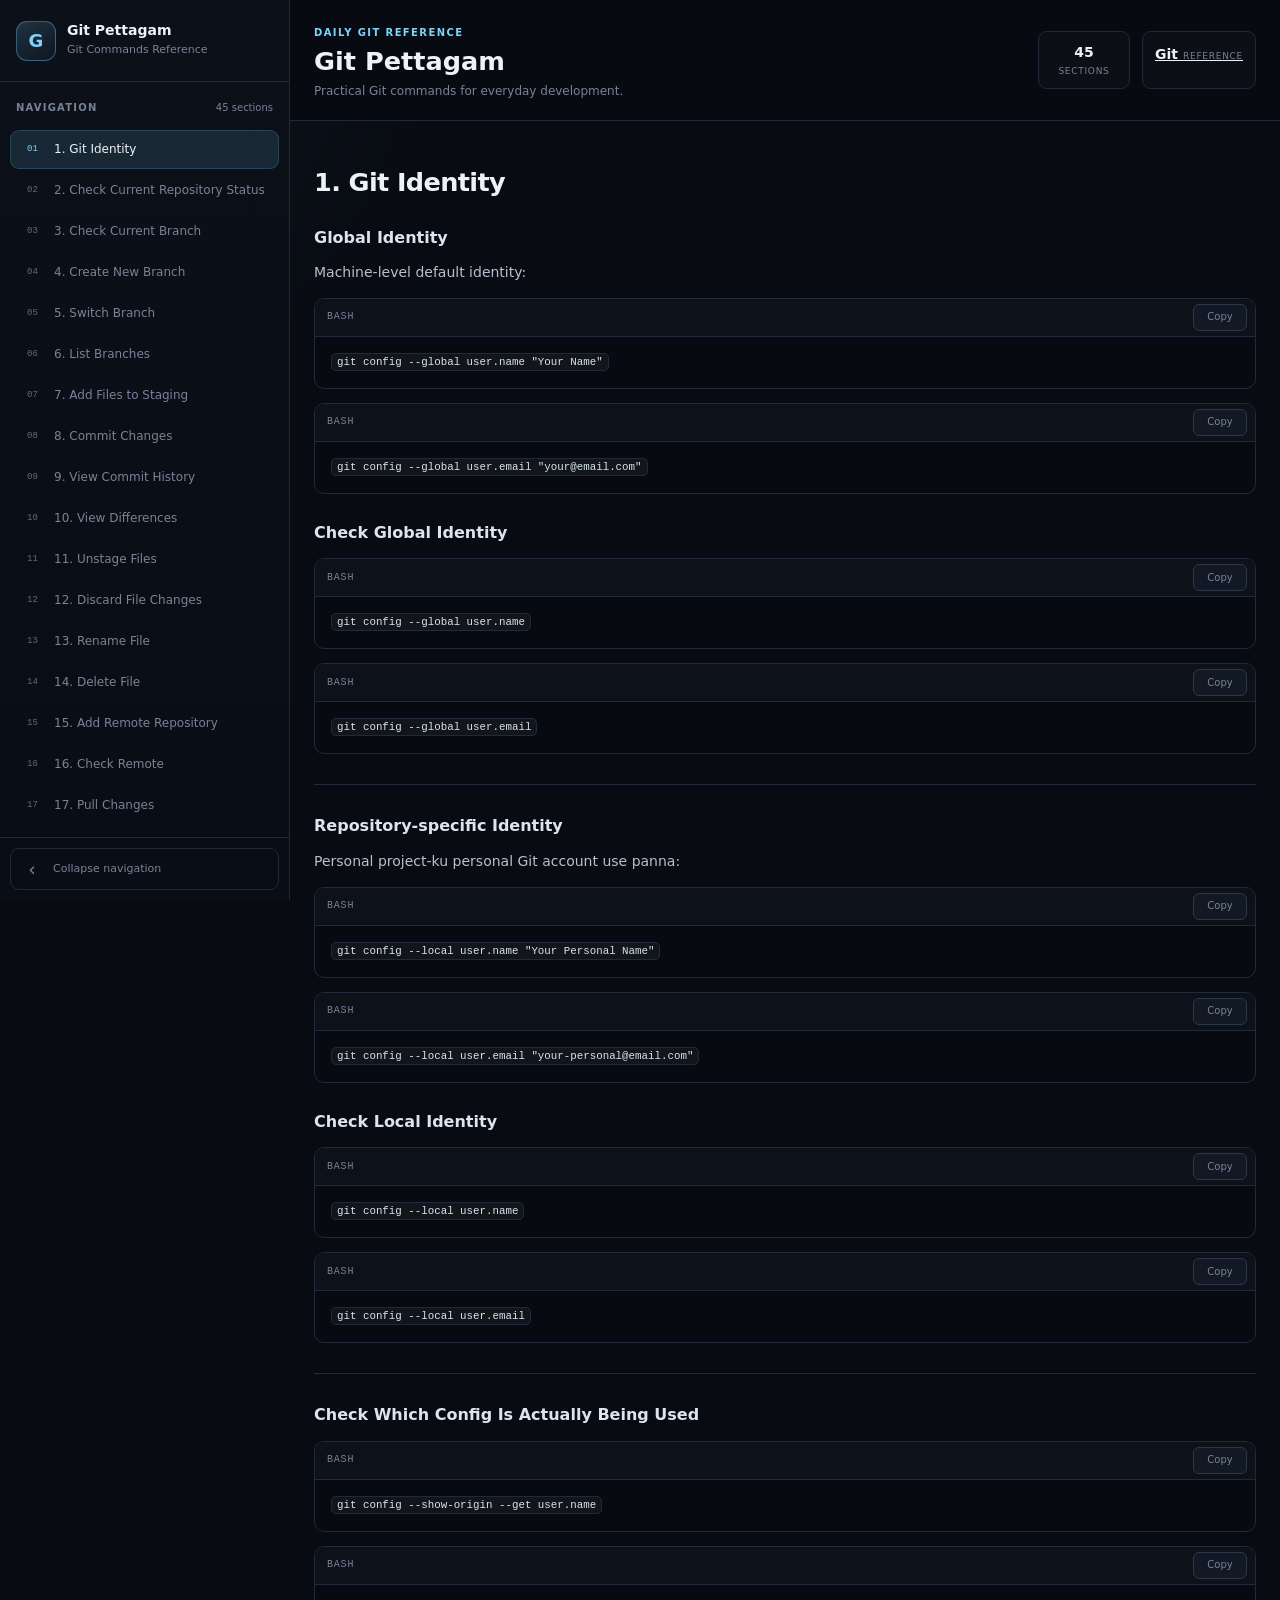
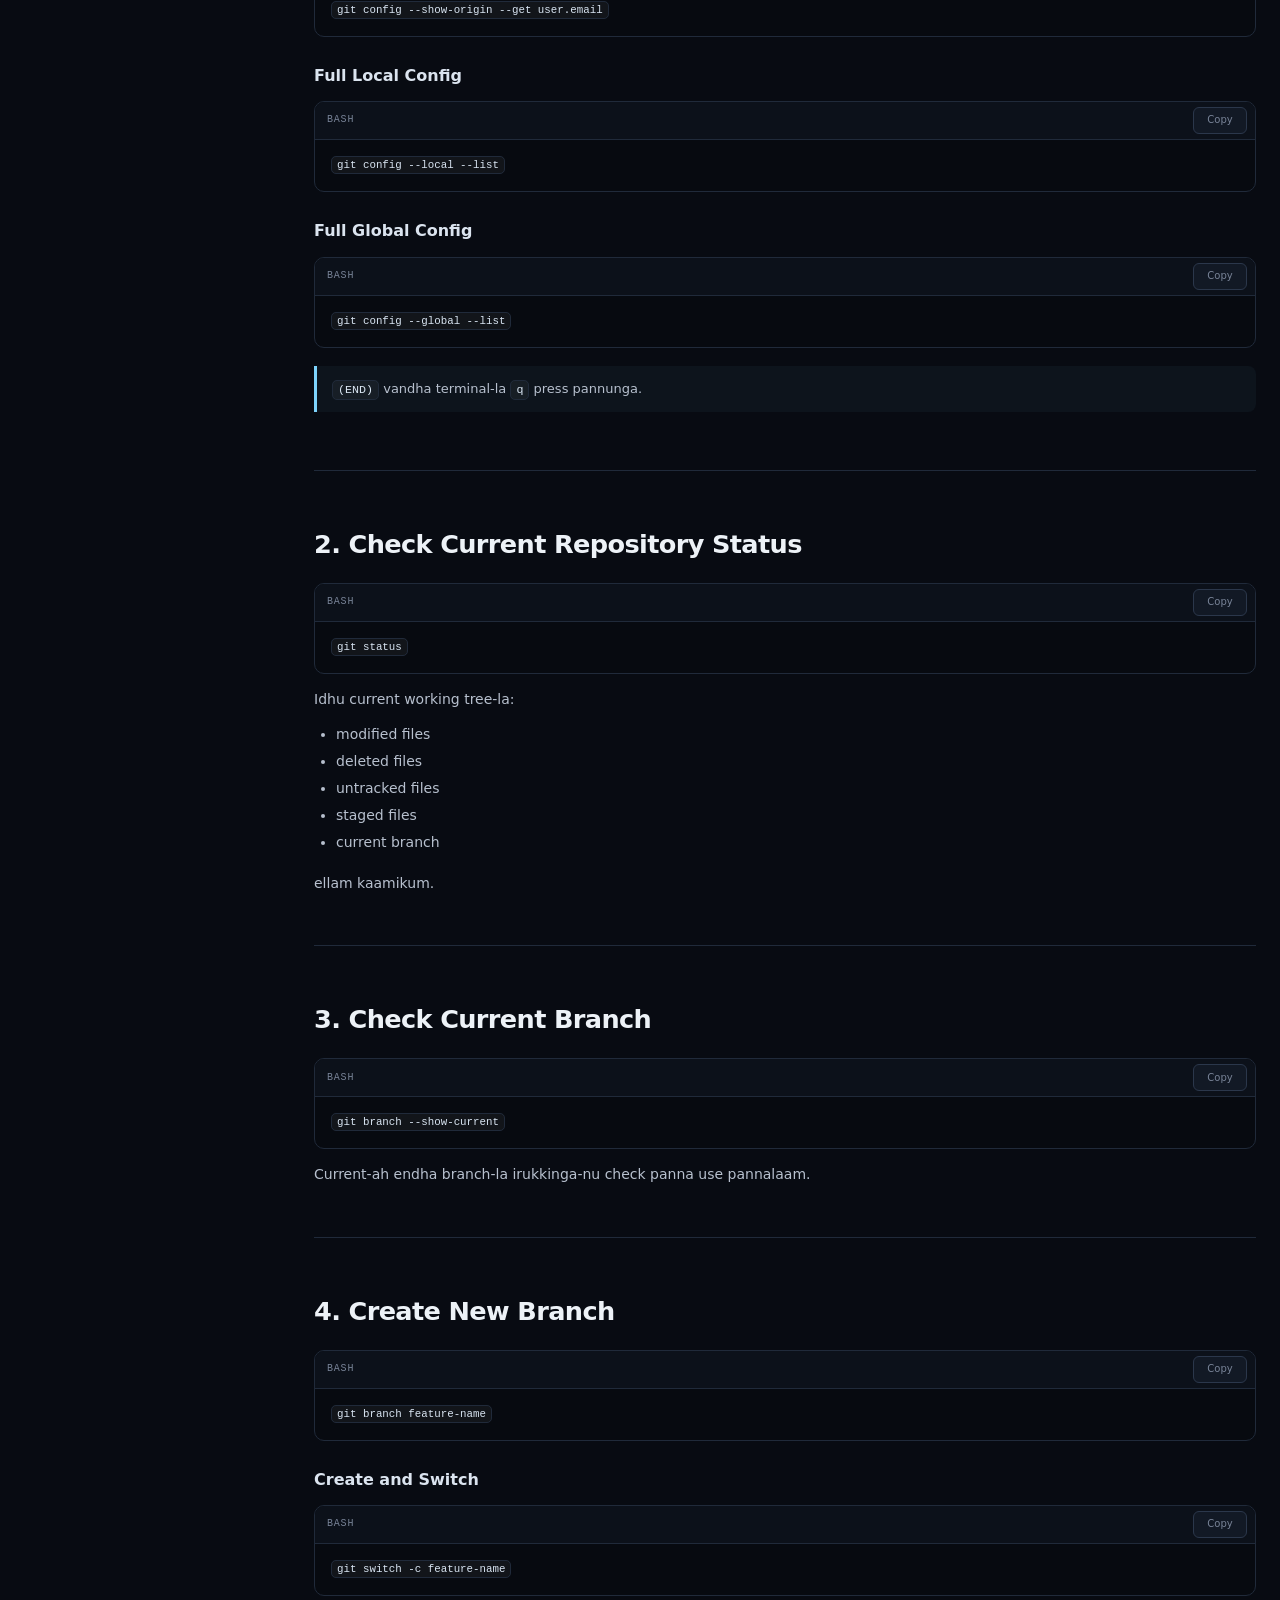
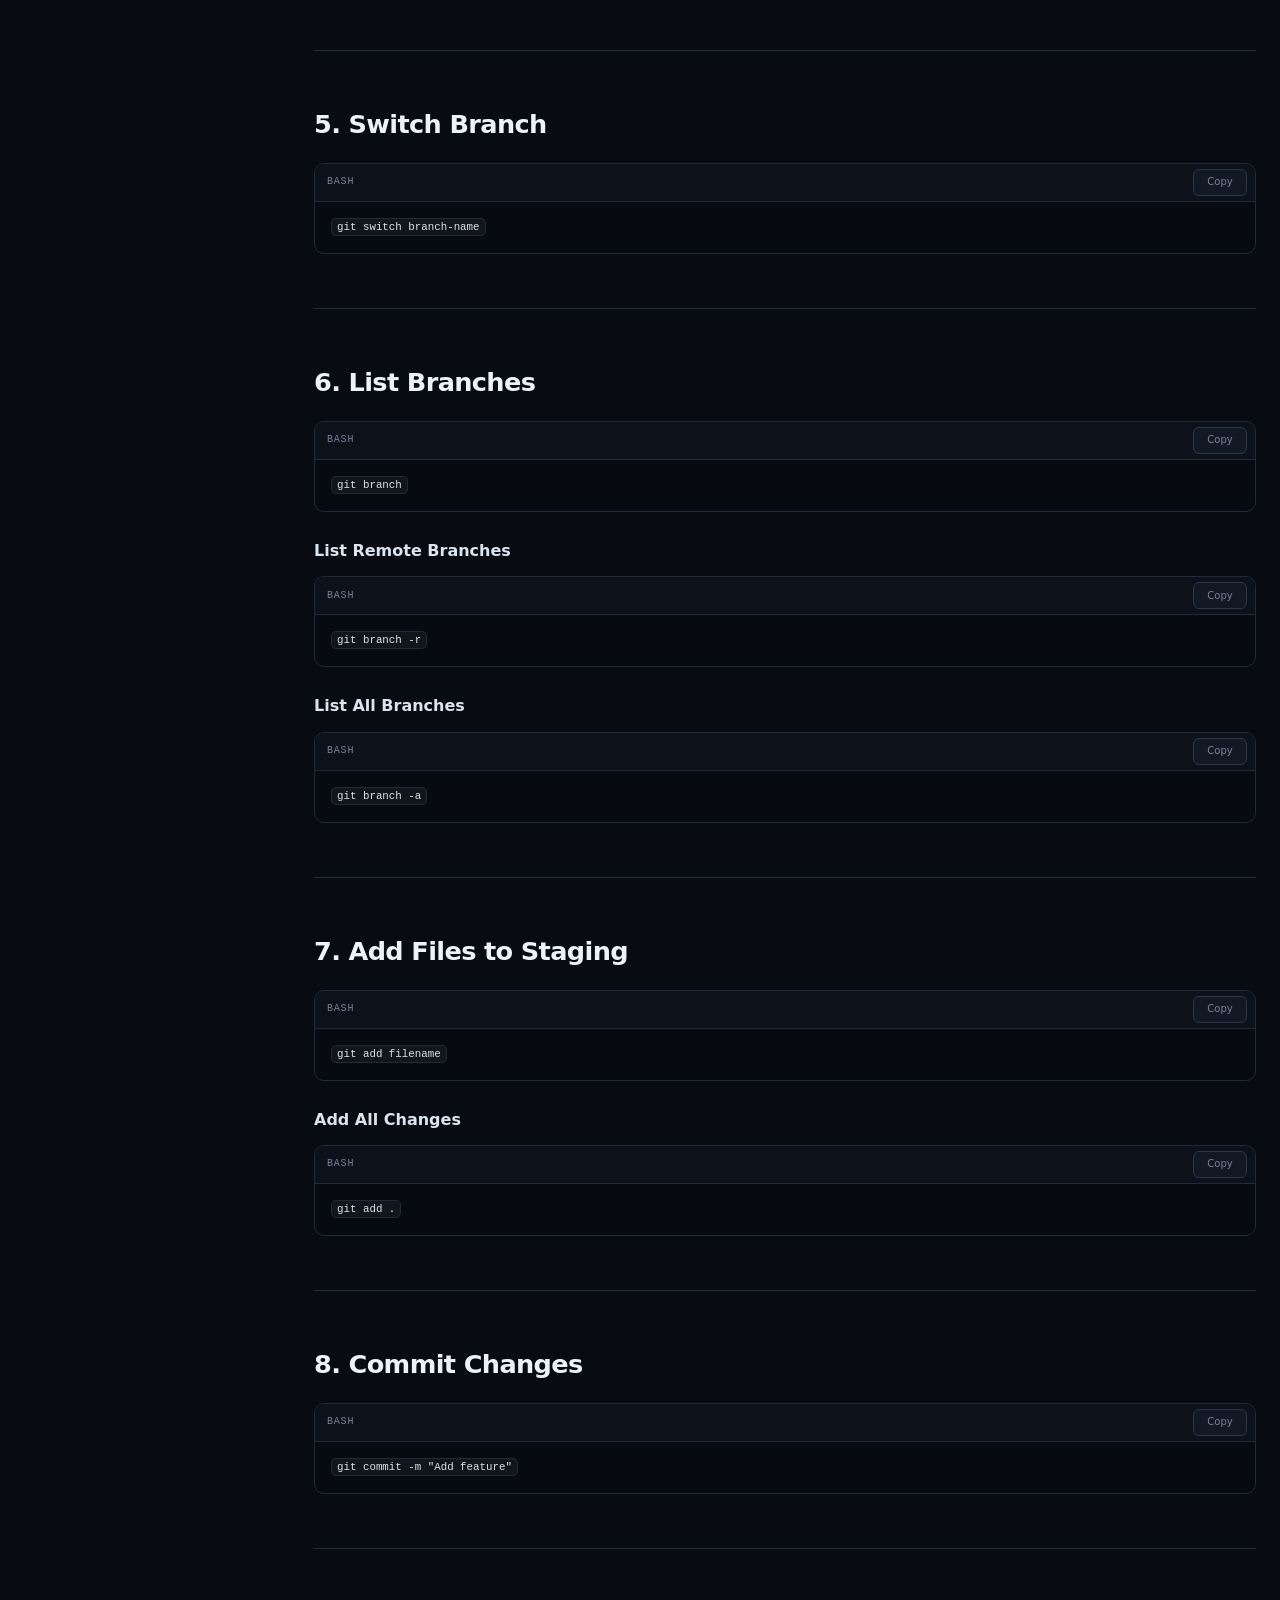
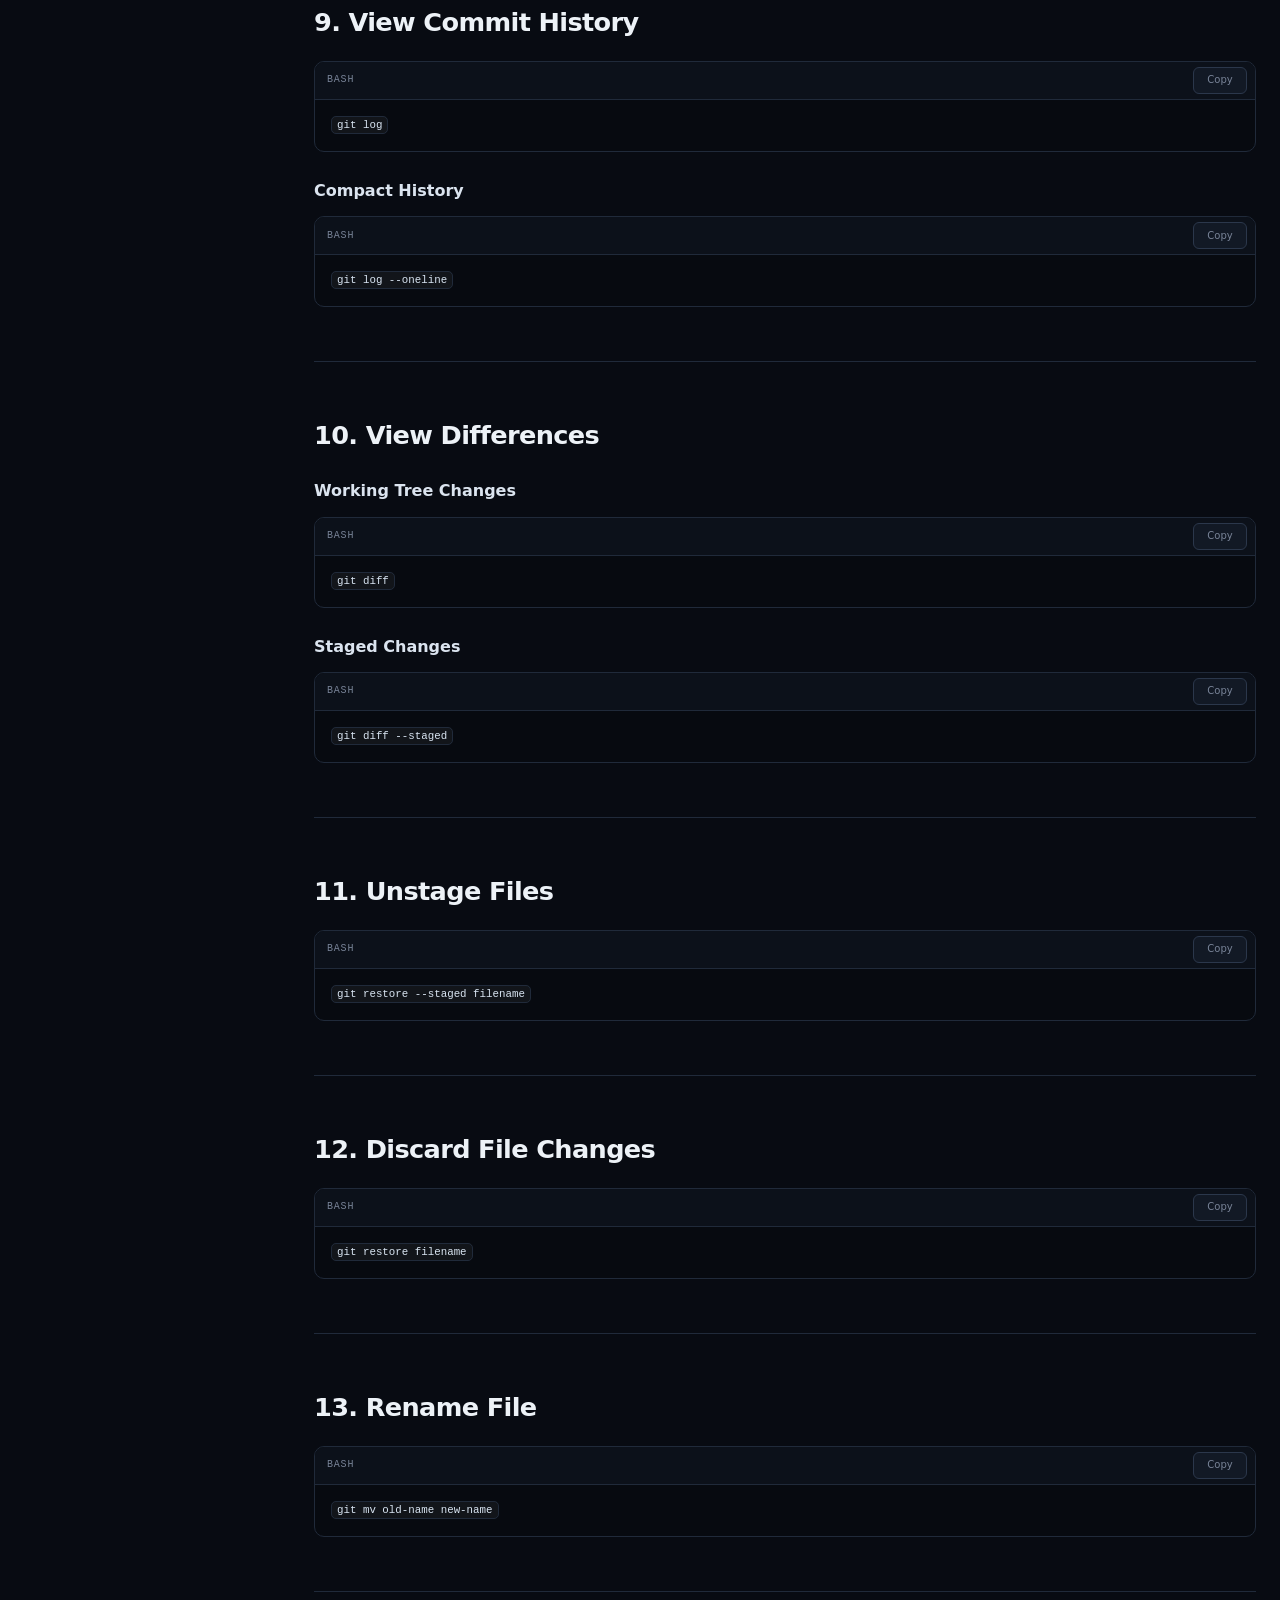
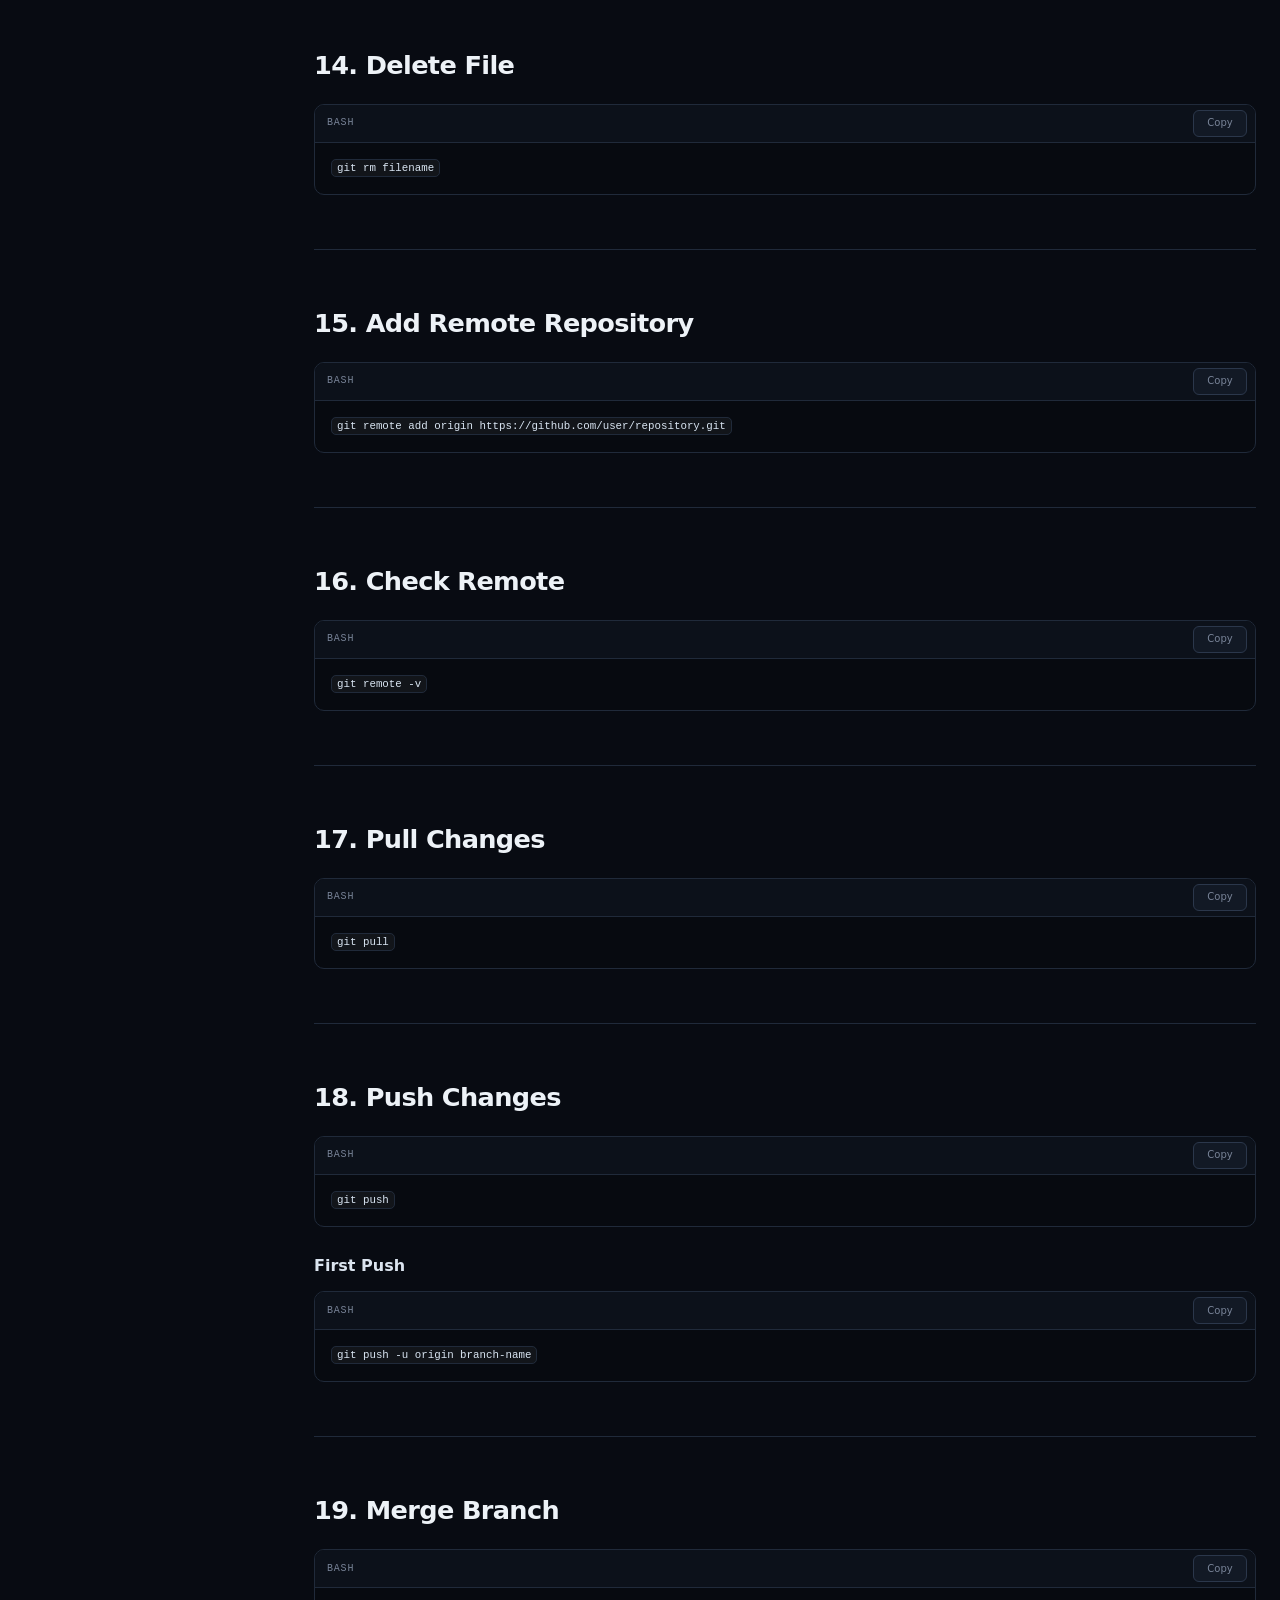
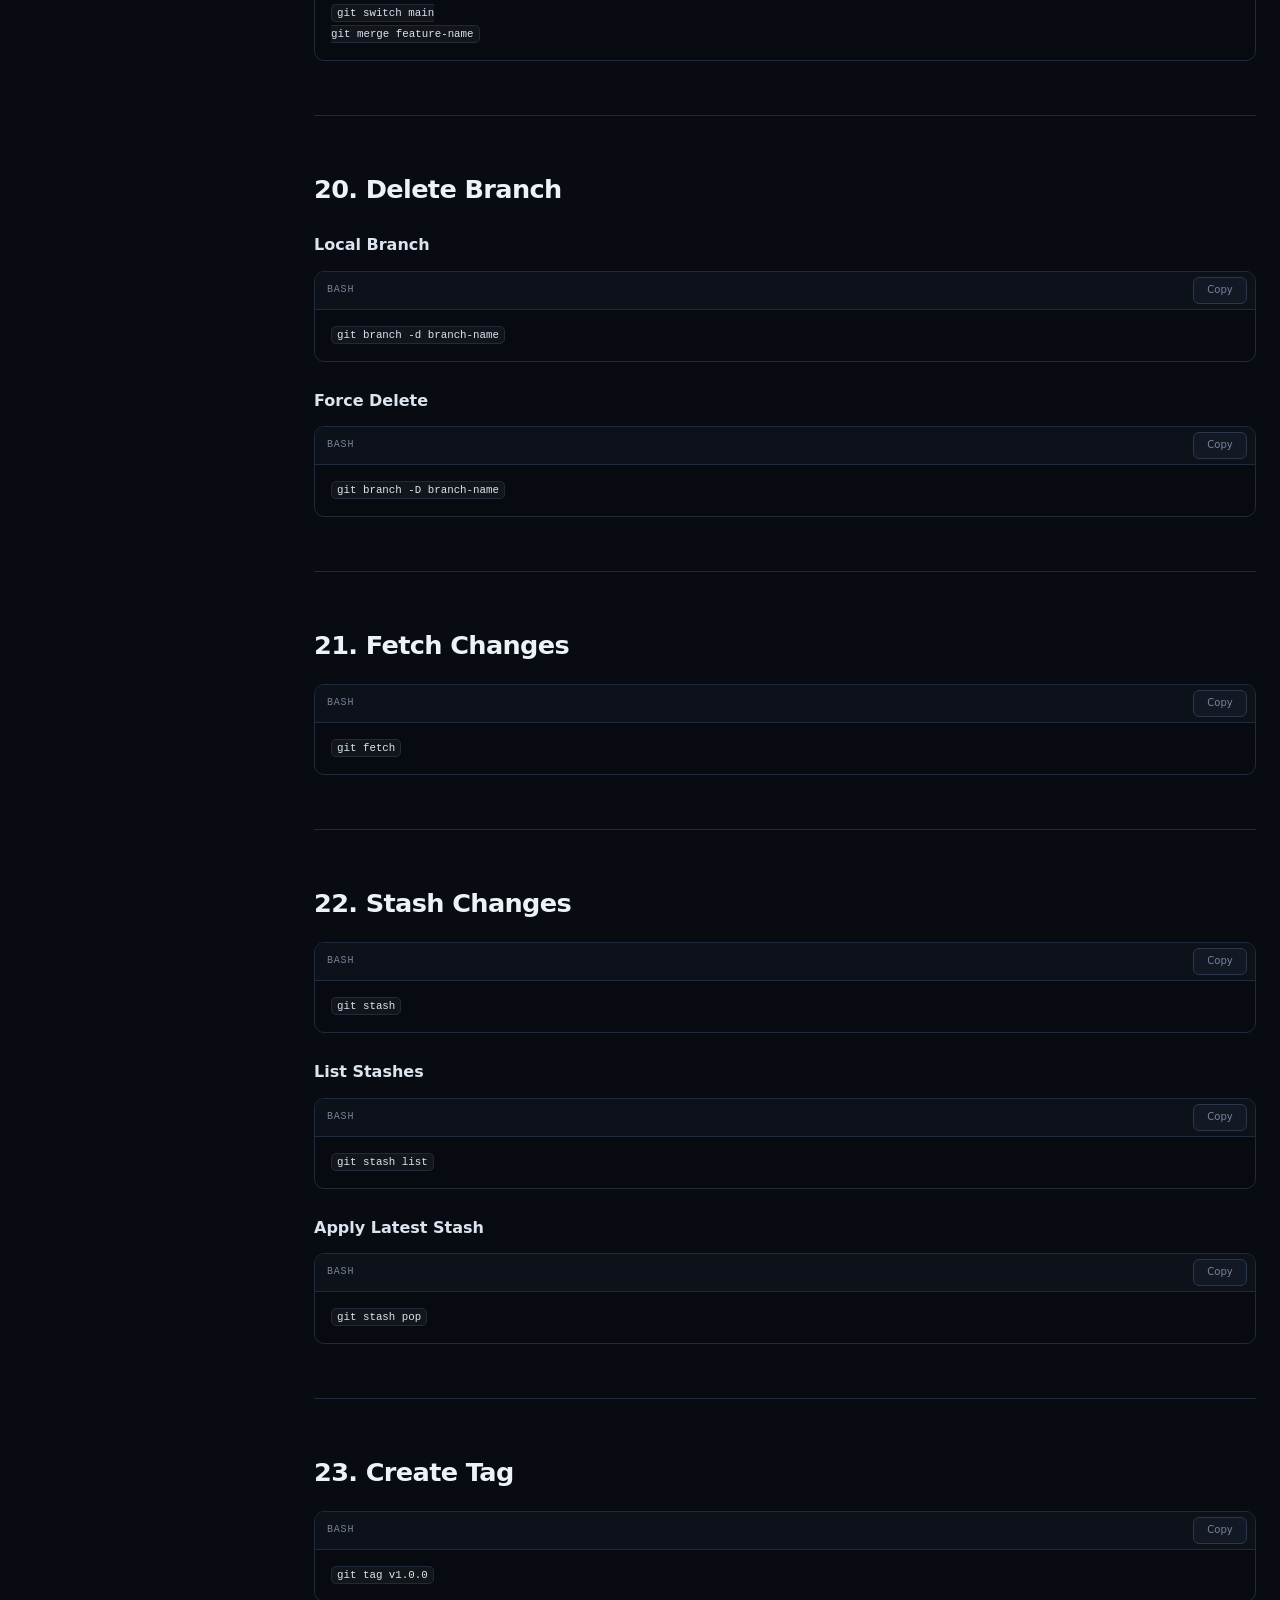
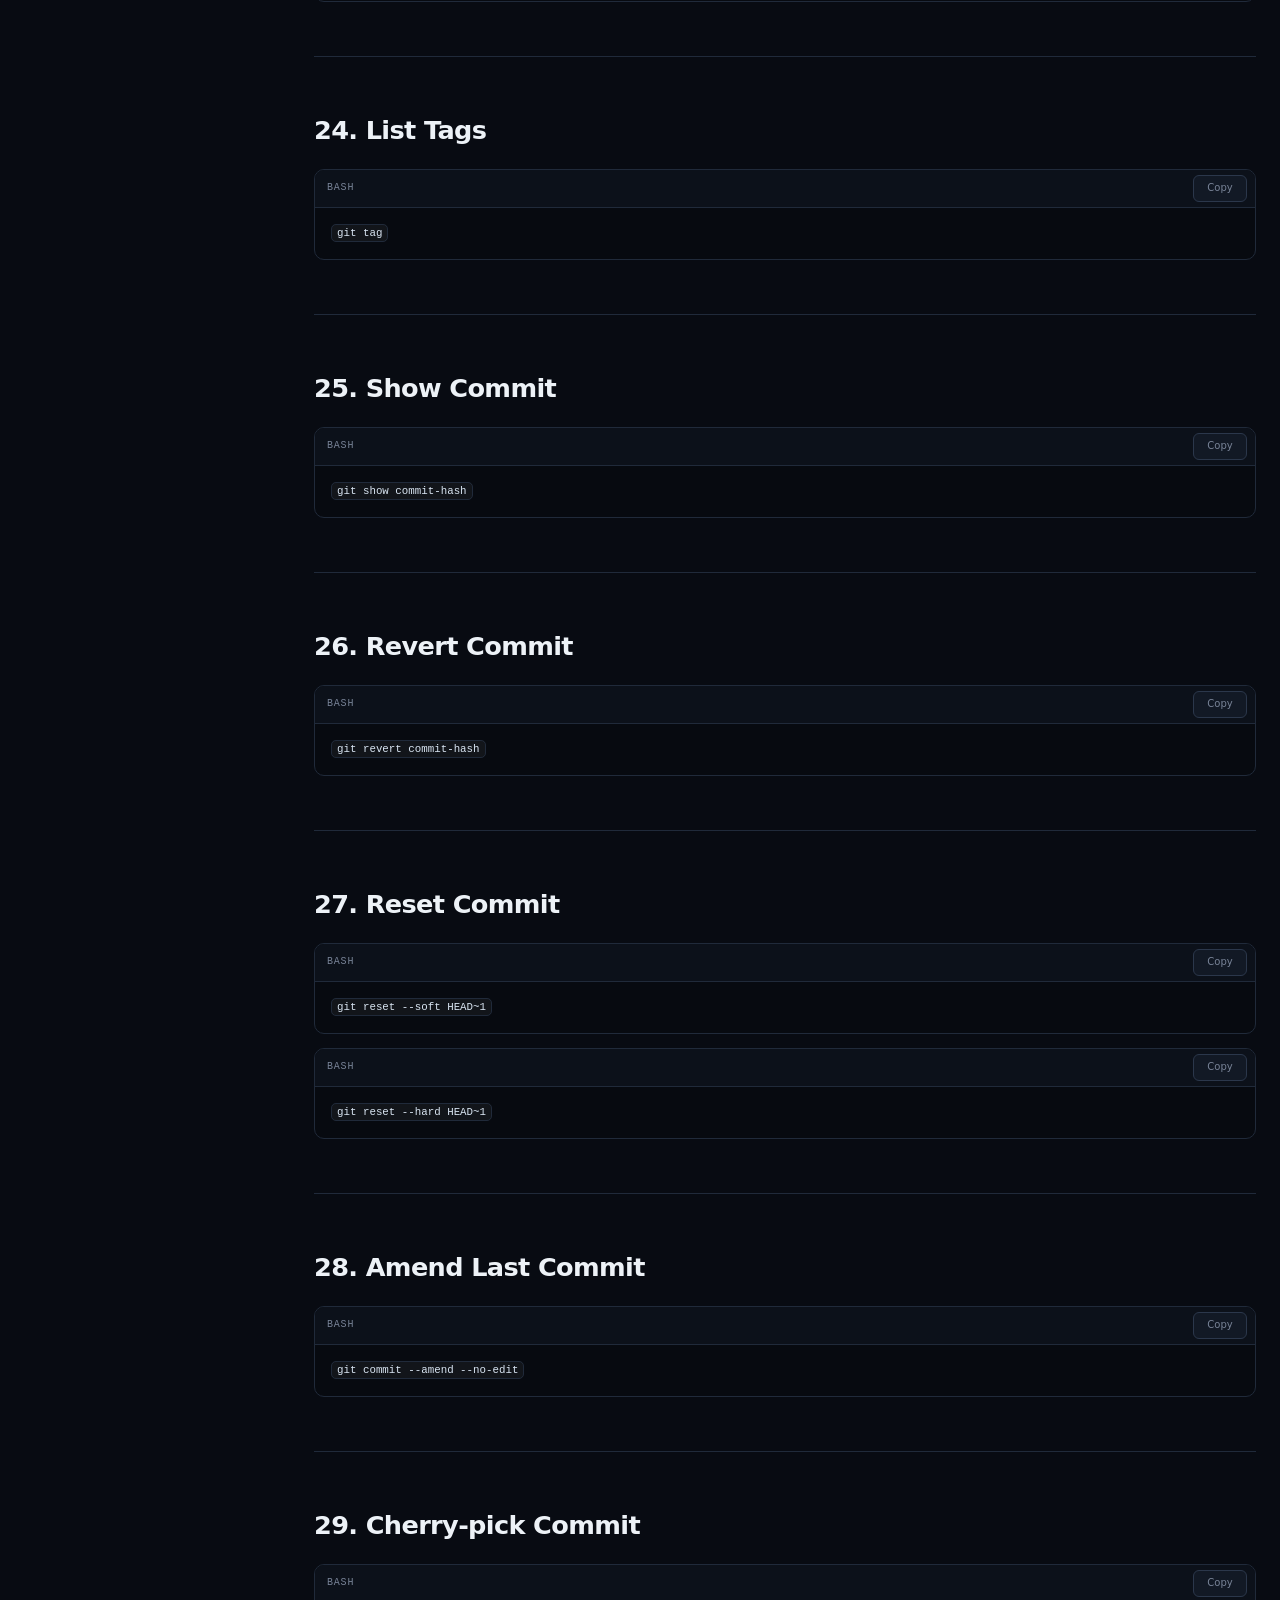
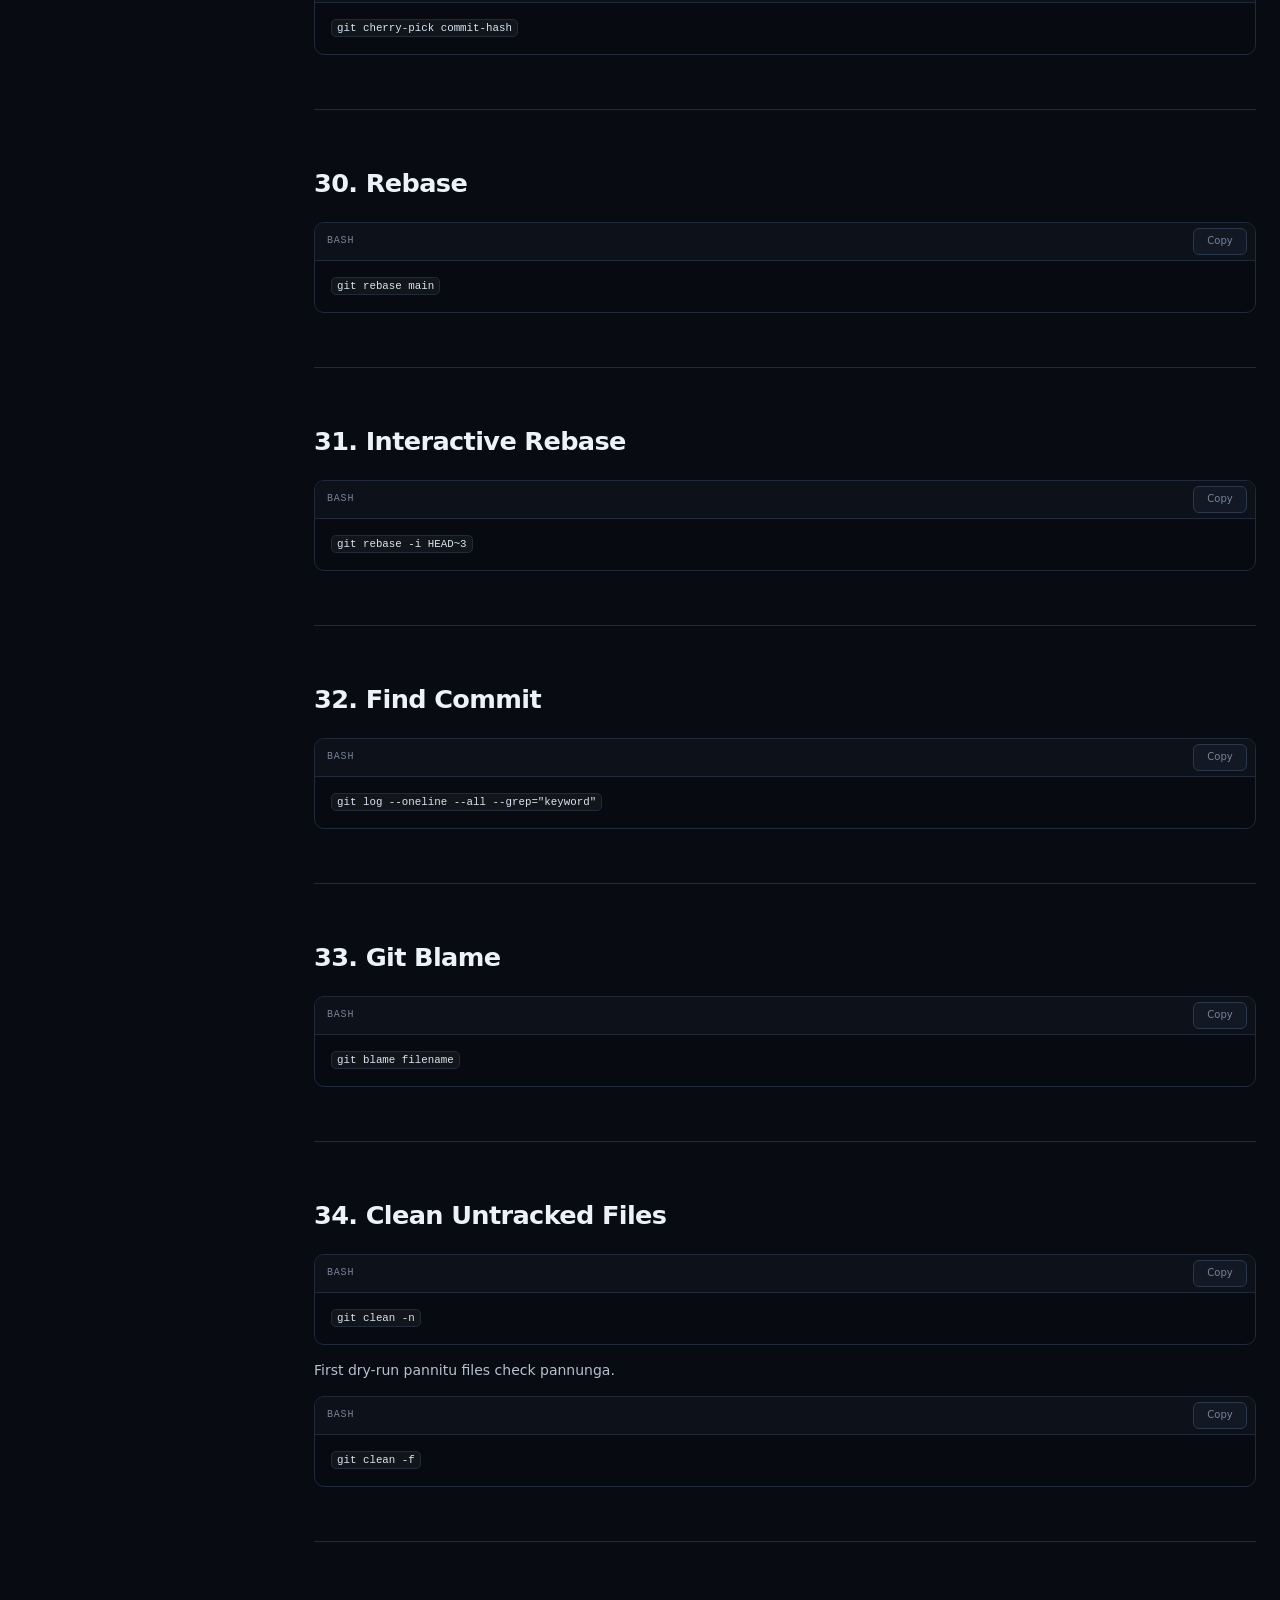
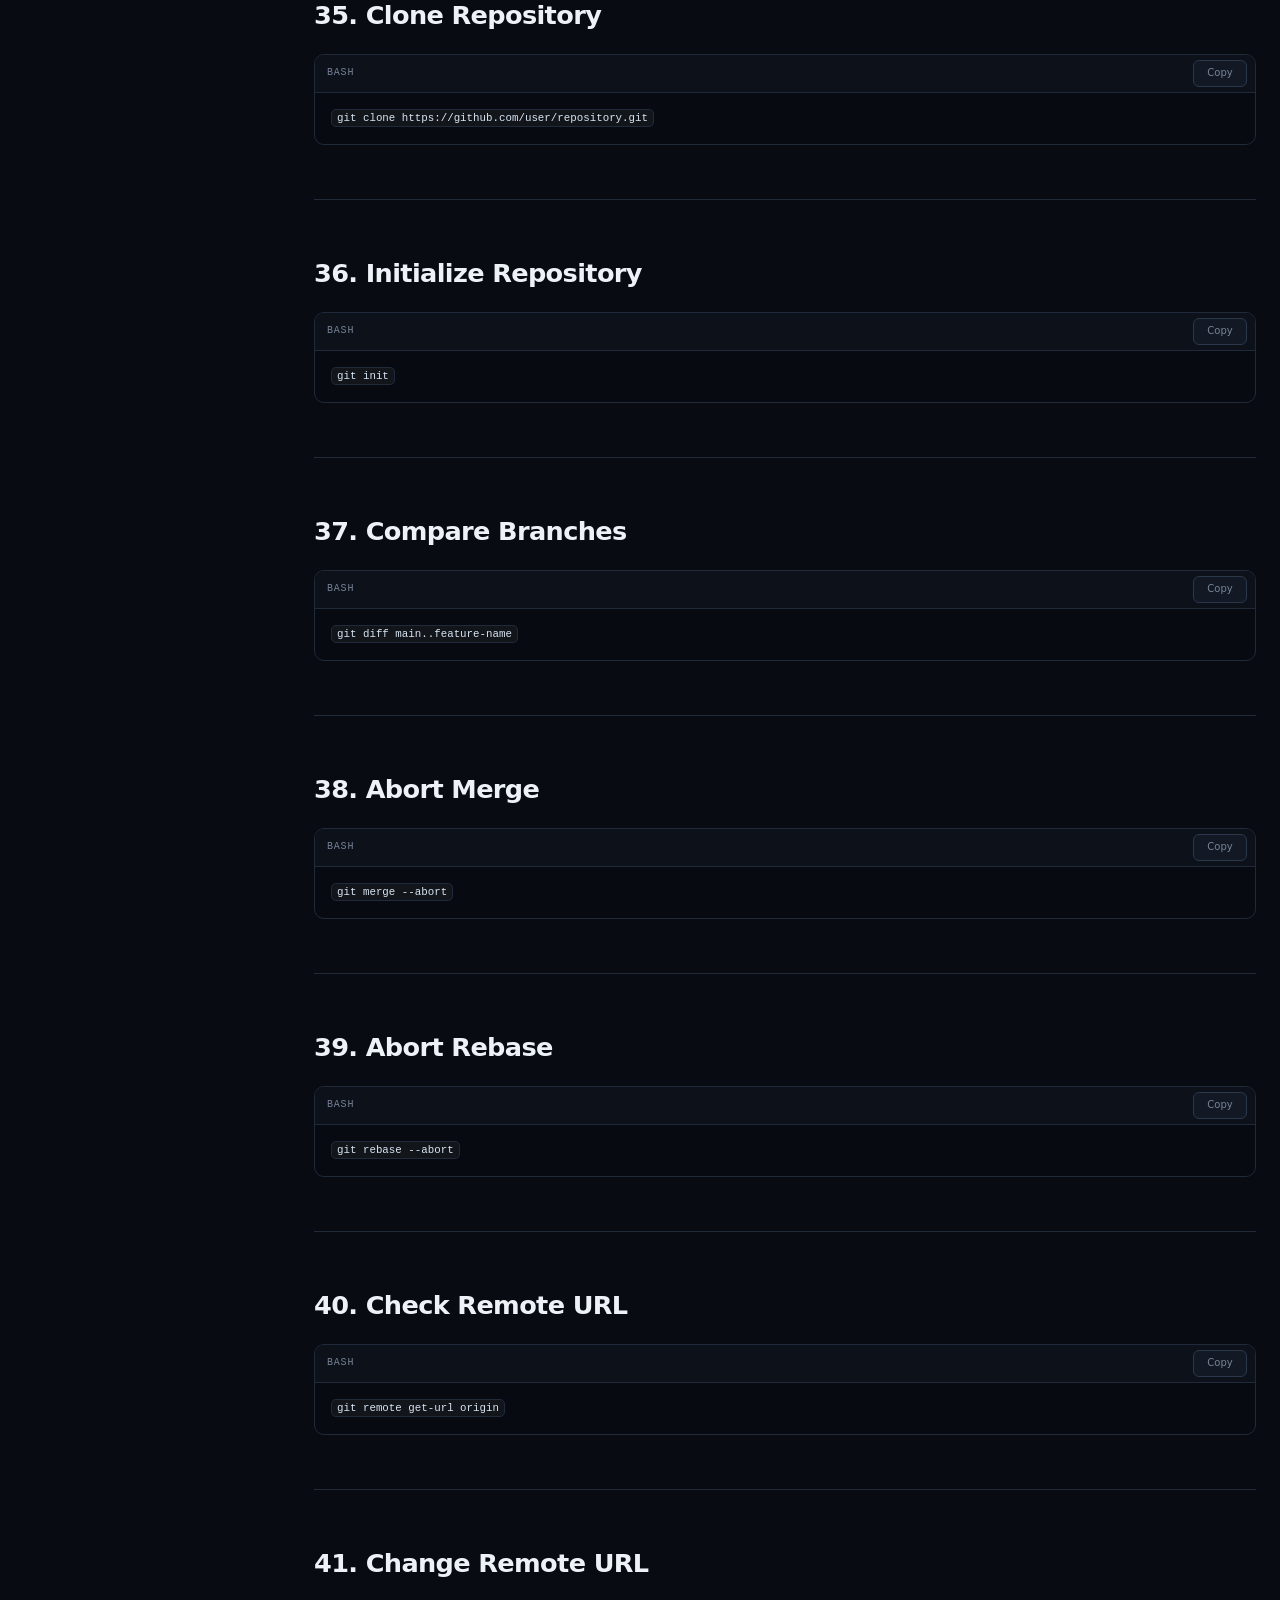
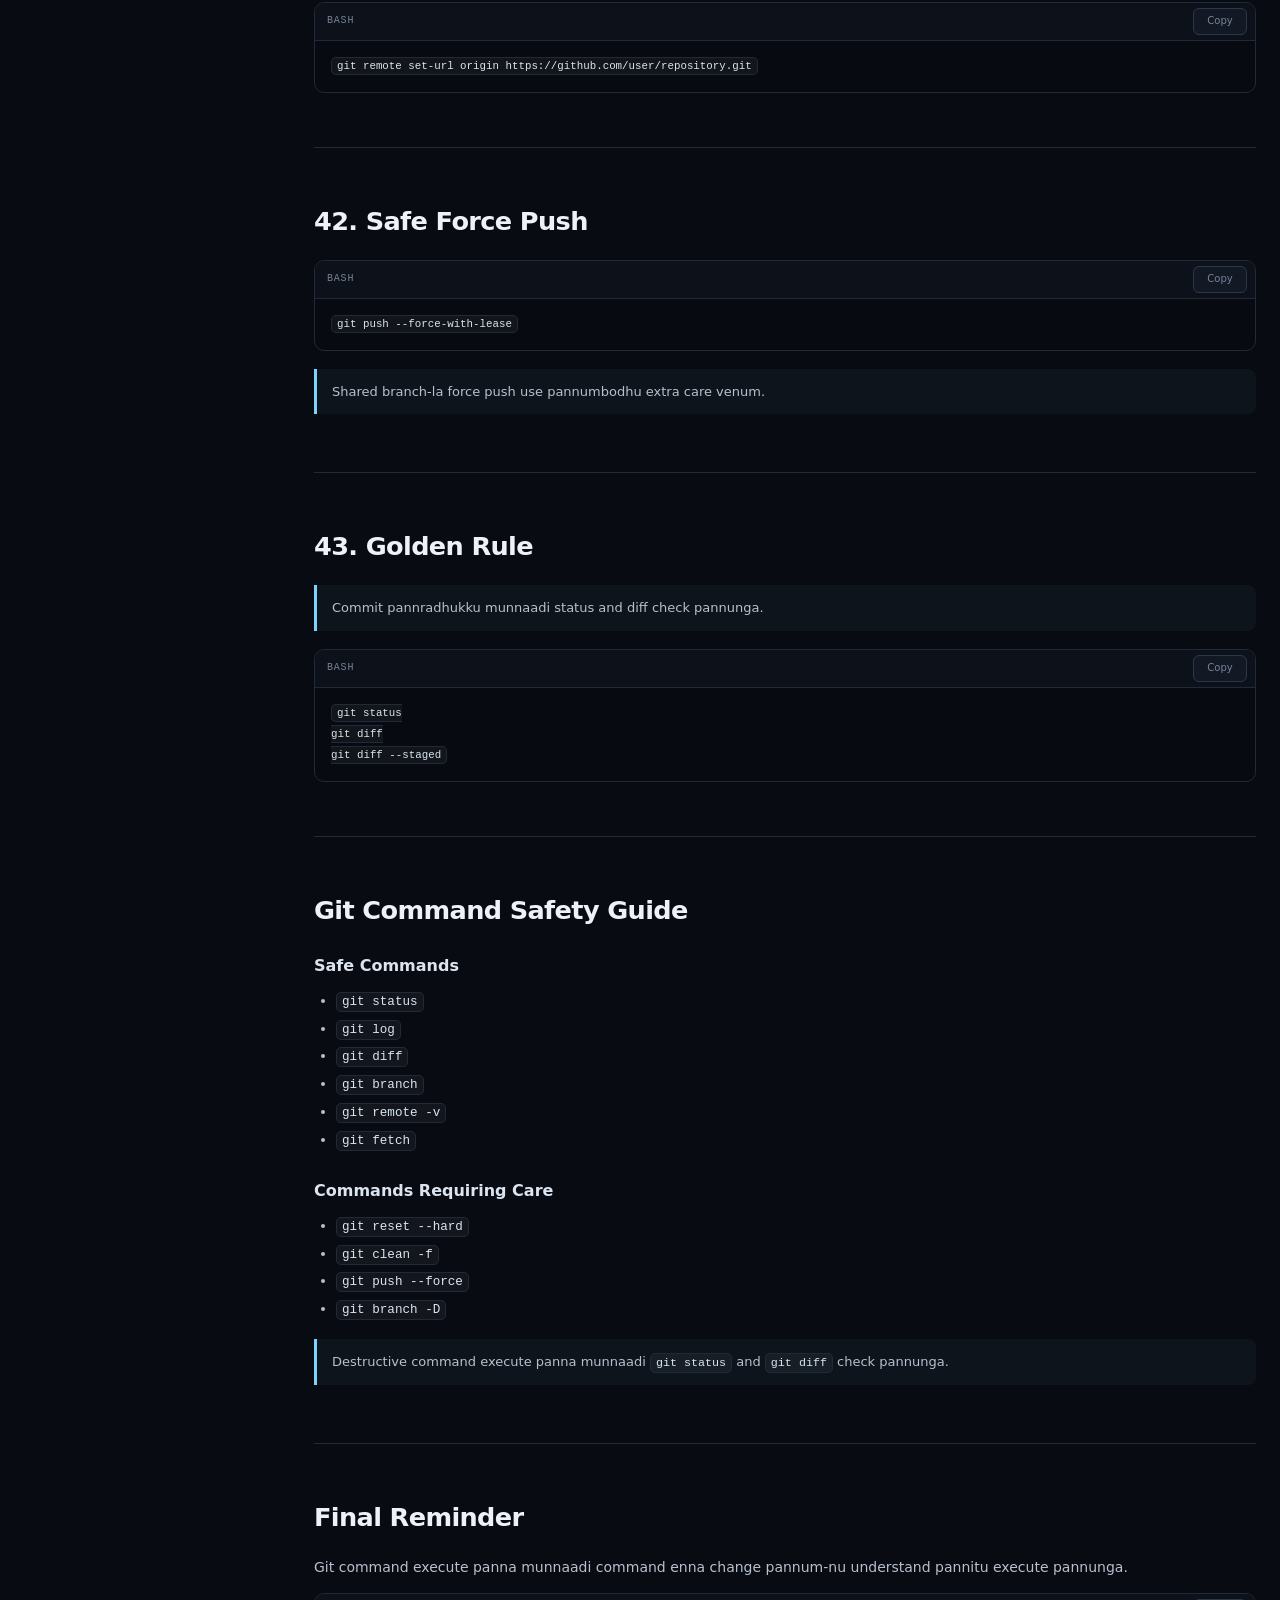
==== commit cbbf31bf: "Add link to Git reference in index.html" ====
--- a/index.html
+++ b/index.html
@@ -133,8 +133,9 @@
                     </div>
 
                     <div>
-                        <strong>Git</strong>
-                        <span>Reference</span>
+                        <a href="https://github.com/GANGANATHEN/git-command" target="blank"> <strong>Git</strong>
+                        <span>Reference</span></a>
+                       
                     </div>
 
                 </div>
@@ -143,10 +144,6 @@
         </header>
 
         <main class="content" id="content">
-
-            <!-- =====================================================
-                 SECTION 1
-            ====================================================== -->
 
             <section id="1-git-identity">
 
@@ -317,10 +314,6 @@
 
             </section>
 
-
-            <!-- =====================================================
-                 SECTION 2
-            ====================================================== -->
 
             <section id="2-check-current-repository-status">
 
@@ -355,11 +348,6 @@
 
             </section>
 
-
-            <!-- =====================================================
-                 SECTION 3
-            ====================================================== -->
-
             <section id="3-check-current-branch">
 
                 <h2>3. Check Current Branch</h2>
@@ -416,11 +404,6 @@
 
             </section>
 
-
-            <!-- =====================================================
-                 SECTION 5
-            ====================================================== -->
-
             <section id="5-switch-branch">
 
                 <h2>5. Switch Branch</h2>
@@ -438,11 +421,6 @@
 
             </section>
 
-
-            <!-- =====================================================
-                 SECTION 6
-            ====================================================== -->
-
             <section id="6-list-branches">
 
                 <h2>6. List Branches</h2>
@@ -487,10 +465,6 @@
             </section>
 
 
-            <!-- =====================================================
-                 SECTION 7
-            ====================================================== -->
-
             <section id="7-add-files">
 
                 <h2>7. Add Files to Staging</h2>
@@ -521,11 +495,6 @@
 
             </section>
 
-
-            <!-- =====================================================
-                 SECTION 8
-            ====================================================== -->
-
             <section id="8-commit-changes">
 
                 <h2>8. Commit Changes</h2>
@@ -543,11 +512,6 @@
 
             </section>
 
-
-            <!-- =====================================================
-                 SECTION 9
-            ====================================================== -->
-
             <section id="9-view-commit-history">
 
                 <h2>9. View Commit History</h2>
@@ -579,10 +543,6 @@
             </section>
 
 
-            <!-- =====================================================
-                 SECTION 10
-            ====================================================== -->
-
             <section id="10-view-differences">
 
                 <h2>10. View Differences</h2>
@@ -616,10 +576,6 @@
             </section>
 
 
-            <!-- =====================================================
-                 SECTION 11
-            ====================================================== -->
-
             <section id="11-unstage-files">
 
                 <h2>11. Unstage Files</h2>
@@ -637,11 +593,6 @@
 
             </section>
 
-
-            <!-- =====================================================
-                 SECTION 12
-            ====================================================== -->
-
             <section id="12-discard-file-changes">
 
                 <h2>12. Discard File Changes</h2>
@@ -659,11 +610,6 @@
 
             </section>
 
-
-            <!-- =====================================================
-                 SECTION 13
-            ====================================================== -->
-
             <section id="13-rename-file">
 
                 <h2>13. Rename File</h2>
@@ -682,10 +628,6 @@
             </section>
 
 
-            <!-- =====================================================
-                 SECTION 14
-            ====================================================== -->
-
             <section id="14-delete-file">
 
                 <h2>14. Delete File</h2>
@@ -704,10 +646,6 @@
             </section>
 
 
-            <!-- =====================================================
-                 SECTION 15
-            ====================================================== -->
-
             <section id="15-add-remote">
 
                 <h2>15. Add Remote Repository</h2>
@@ -725,11 +663,6 @@
 
             </section>
 
-
-            <!-- =====================================================
-                 SECTION 16
-            ====================================================== -->
-
             <section id="16-check-remote">
 
                 <h2>16. Check Remote</h2>
@@ -747,11 +680,6 @@
 
             </section>
 
-
-            <!-- =====================================================
-                 SECTION 17
-            ====================================================== -->
-
             <section id="17-pull-changes">
 
                 <h2>17. Pull Changes</h2>
@@ -770,10 +698,6 @@
             </section>
 
 
-            <!-- =====================================================
-                 SECTION 18
-            ====================================================== -->
-
             <section id="18-push-changes">
 
                 <h2>18. Push Changes</h2>
@@ -804,10 +728,6 @@
 
             </section>
 
-
-            <!-- =====================================================
-                 SECTION 19
-            ====================================================== -->
 
             <section id="19-merge-branch">
 
@@ -828,10 +748,6 @@
             </section>
 
 
-            <!-- =====================================================
-                 SECTION 20
-            ====================================================== -->
-
             <section id="20-delete-branch">
 
                 <h2>20. Delete Branch</h2>
@@ -864,11 +780,6 @@
 
             </section>
 
-
-            <!-- =====================================================
-                 SECTION 21
-            ====================================================== -->
-
             <section id="21-fetch-changes">
 
                 <h2>21. Fetch Changes</h2>
@@ -886,11 +797,6 @@
 
             </section>
 
-
-            <!-- =====================================================
-                 SECTION 22
-            ====================================================== -->
-
             <section id="22-stash-changes">
 
                 <h2>22. Stash Changes</h2>
@@ -935,10 +841,6 @@
             </section>
 
 
-            <!-- =====================================================
-                 SECTION 23
-            ====================================================== -->
-
             <section id="23-create-tag">
 
                 <h2>23. Create Tag</h2>
@@ -957,10 +859,6 @@
             </section>
 
 
-            <!-- =====================================================
-                 SECTION 24
-            ====================================================== -->
-
             <section id="24-list-tags">
 
                 <h2>24. List Tags</h2>
@@ -978,11 +876,6 @@
 
             </section>
 
-
-            <!-- =====================================================
-                 SECTION 25
-            ====================================================== -->
-
             <section id="25-show-commit">
 
                 <h2>25. Show Commit</h2>
@@ -1000,11 +893,6 @@
 
             </section>
 
-
-            <!-- =====================================================
-                 SECTION 26
-            ====================================================== -->
-
             <section id="26-revert-commit">
 
                 <h2>26. Revert Commit</h2>
@@ -1023,10 +911,6 @@
             </section>
 
 
-            <!-- =====================================================
-                 SECTION 27
-            ====================================================== -->
-
             <section id="27-reset-commit">
 
                 <h2>27. Reset Commit</h2>
@@ -1056,10 +940,6 @@
             </section>
 
 
-            <!-- =====================================================
-                 SECTION 28
-            ====================================================== -->
-
             <section id="28-amend-commit">
 
                 <h2>28. Amend Last Commit</h2>
@@ -1078,10 +958,6 @@
             </section>
 
 
-            <!-- =====================================================
-                 SECTION 29
-            ====================================================== -->
-
             <section id="29-cherry-pick">
 
                 <h2>29. Cherry-pick Commit</h2>
@@ -1099,11 +975,6 @@
 
             </section>
 
-
-            <!-- =====================================================
-                 SECTION 30
-            ====================================================== -->
-
             <section id="30-rebase">
 
                 <h2>30. Rebase</h2>
@@ -1121,11 +992,6 @@
 
             </section>
 
-
-            <!-- =====================================================
-                 SECTION 31
-            ====================================================== -->
-
             <section id="31-interactive-rebase">
 
                 <h2>31. Interactive Rebase</h2>
@@ -1144,10 +1010,6 @@
             </section>
 
 
-            <!-- =====================================================
-                 SECTION 32
-            ====================================================== -->
-
             <section id="32-find-commit">
 
                 <h2>32. Find Commit</h2>
@@ -1166,10 +1028,6 @@
             </section>
 
 
-            <!-- =====================================================
-                 SECTION 33
-            ====================================================== -->
-
             <section id="33-blame">
 
                 <h2>33. Git Blame</h2>
@@ -1186,11 +1044,6 @@
                 </div>
 
             </section>
-
-
-            <!-- =====================================================
-                 SECTION 34
-            ====================================================== -->
 
             <section id="34-clean-untracked-files">
 
@@ -1224,11 +1077,6 @@
 
             </section>
 
-
-            <!-- =====================================================
-                 SECTION 35
-            ====================================================== -->
-
             <section id="35-clone-repository">
 
                 <h2>35. Clone Repository</h2>
@@ -1246,11 +1094,6 @@
 
             </section>
 
-
-            <!-- =====================================================
-                 SECTION 36
-            ====================================================== -->
-
             <section id="36-initialize-repository">
 
                 <h2>36. Initialize Repository</h2>
@@ -1268,11 +1111,6 @@
 
             </section>
 
-
-            <!-- =====================================================
-                 SECTION 37
-            ====================================================== -->
-
             <section id="37-compare-branches">
 
                 <h2>37. Compare Branches</h2>
@@ -1290,11 +1128,6 @@
 
             </section>
 
-
-            <!-- =====================================================
-                 SECTION 38
-            ====================================================== -->
-
             <section id="38-abort-merge">
 
                 <h2>38. Abort Merge</h2>
@@ -1312,11 +1145,6 @@
 
             </section>
 
-
-            <!-- =====================================================
-                 SECTION 39
-            ====================================================== -->
-
             <section id="39-abort-rebase">
 
                 <h2>39. Abort Rebase</h2>
@@ -1335,10 +1163,6 @@
             </section>
 
 
-            <!-- =====================================================
-                 SECTION 40
-            ====================================================== -->
-
             <section id="40-check-remote-url">
 
                 <h2>40. Check Remote URL</h2>
@@ -1357,10 +1181,6 @@
             </section>
 
 
-            <!-- =====================================================
-                 SECTION 41
-            ====================================================== -->
-
             <section id="41-change-remote-url">
 
                 <h2>41. Change Remote URL</h2>
@@ -1377,11 +1197,6 @@
                 </div>
 
             </section>
-
-
-            <!-- =====================================================
-                 SECTION 42
-            ====================================================== -->
 
             <section id="42-push-force-with-lease">
 
@@ -1404,11 +1219,6 @@
 
             </section>
 
-
-            <!-- =====================================================
-                 SECTION 43
-            ====================================================== -->
-
             <section id="43-golden-rule">
 
                 <h2>43. Golden Rule</h2>
@@ -1432,10 +1242,6 @@
 
             </section>
 
-
-            <!-- =====================================================
-                 GIT COMMAND SAFETY GUIDE
-            ====================================================== -->
 
             <section id="git-command-safety-guide">
 
@@ -1468,11 +1274,6 @@
                 </blockquote>
 
             </section>
-
-
-            <!-- =====================================================
-                 FINAL REMINDER
-            ====================================================== -->
 
             <section id="final-reminder">
 
@@ -1792,4 +1593,4 @@
 </script>
 
 </body>
-</html>+</html>
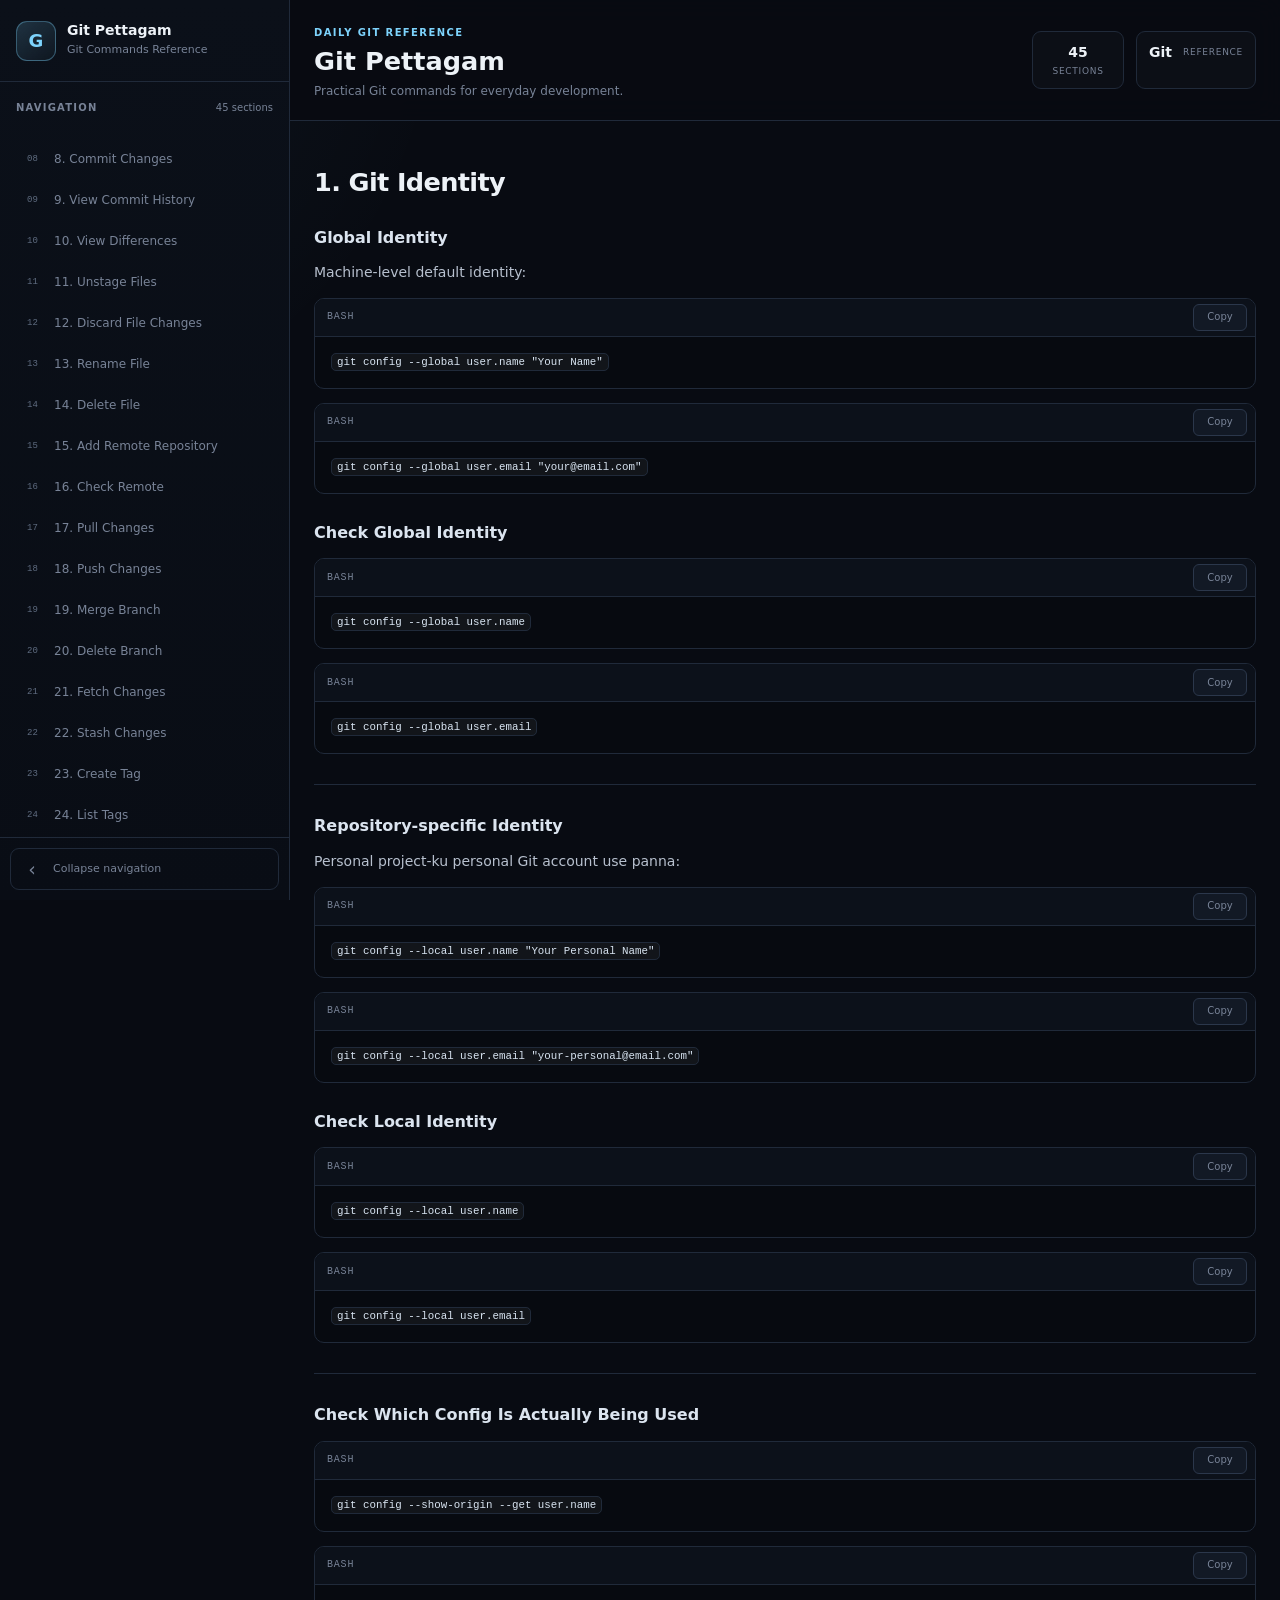
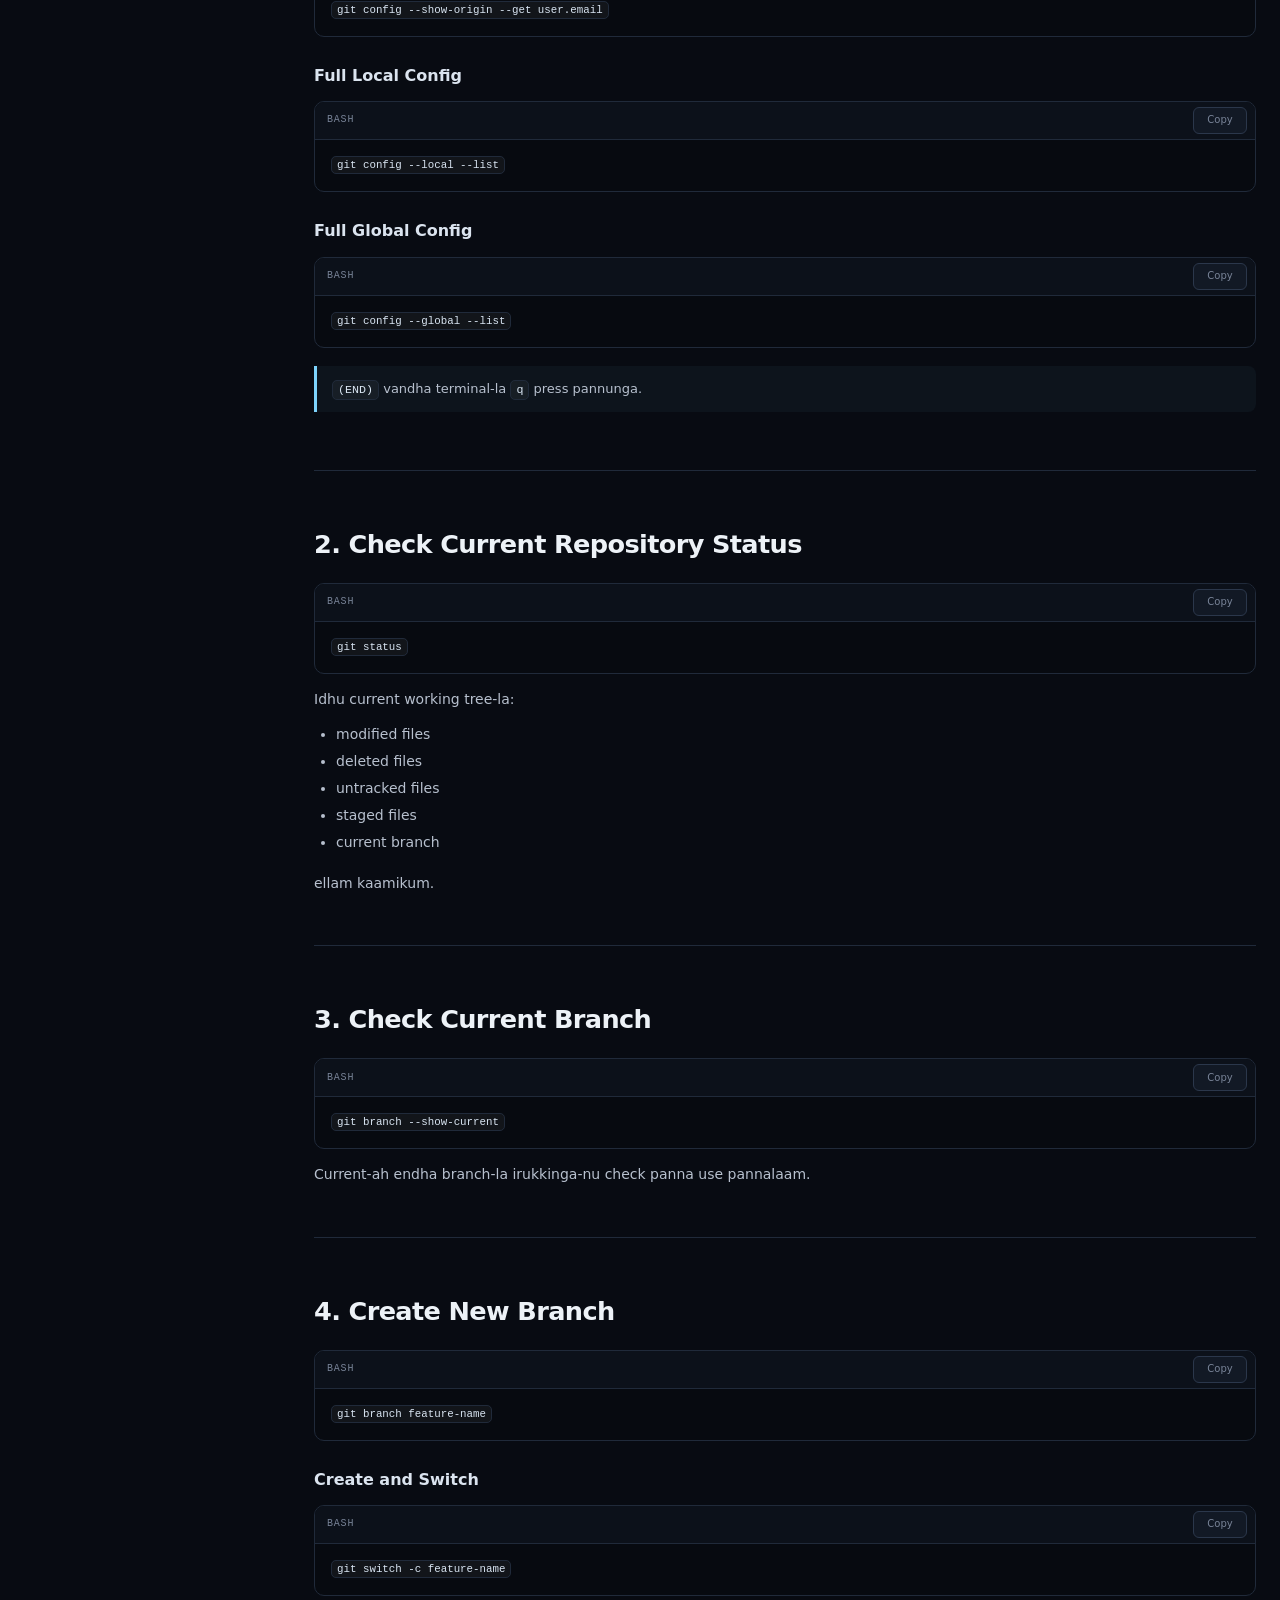
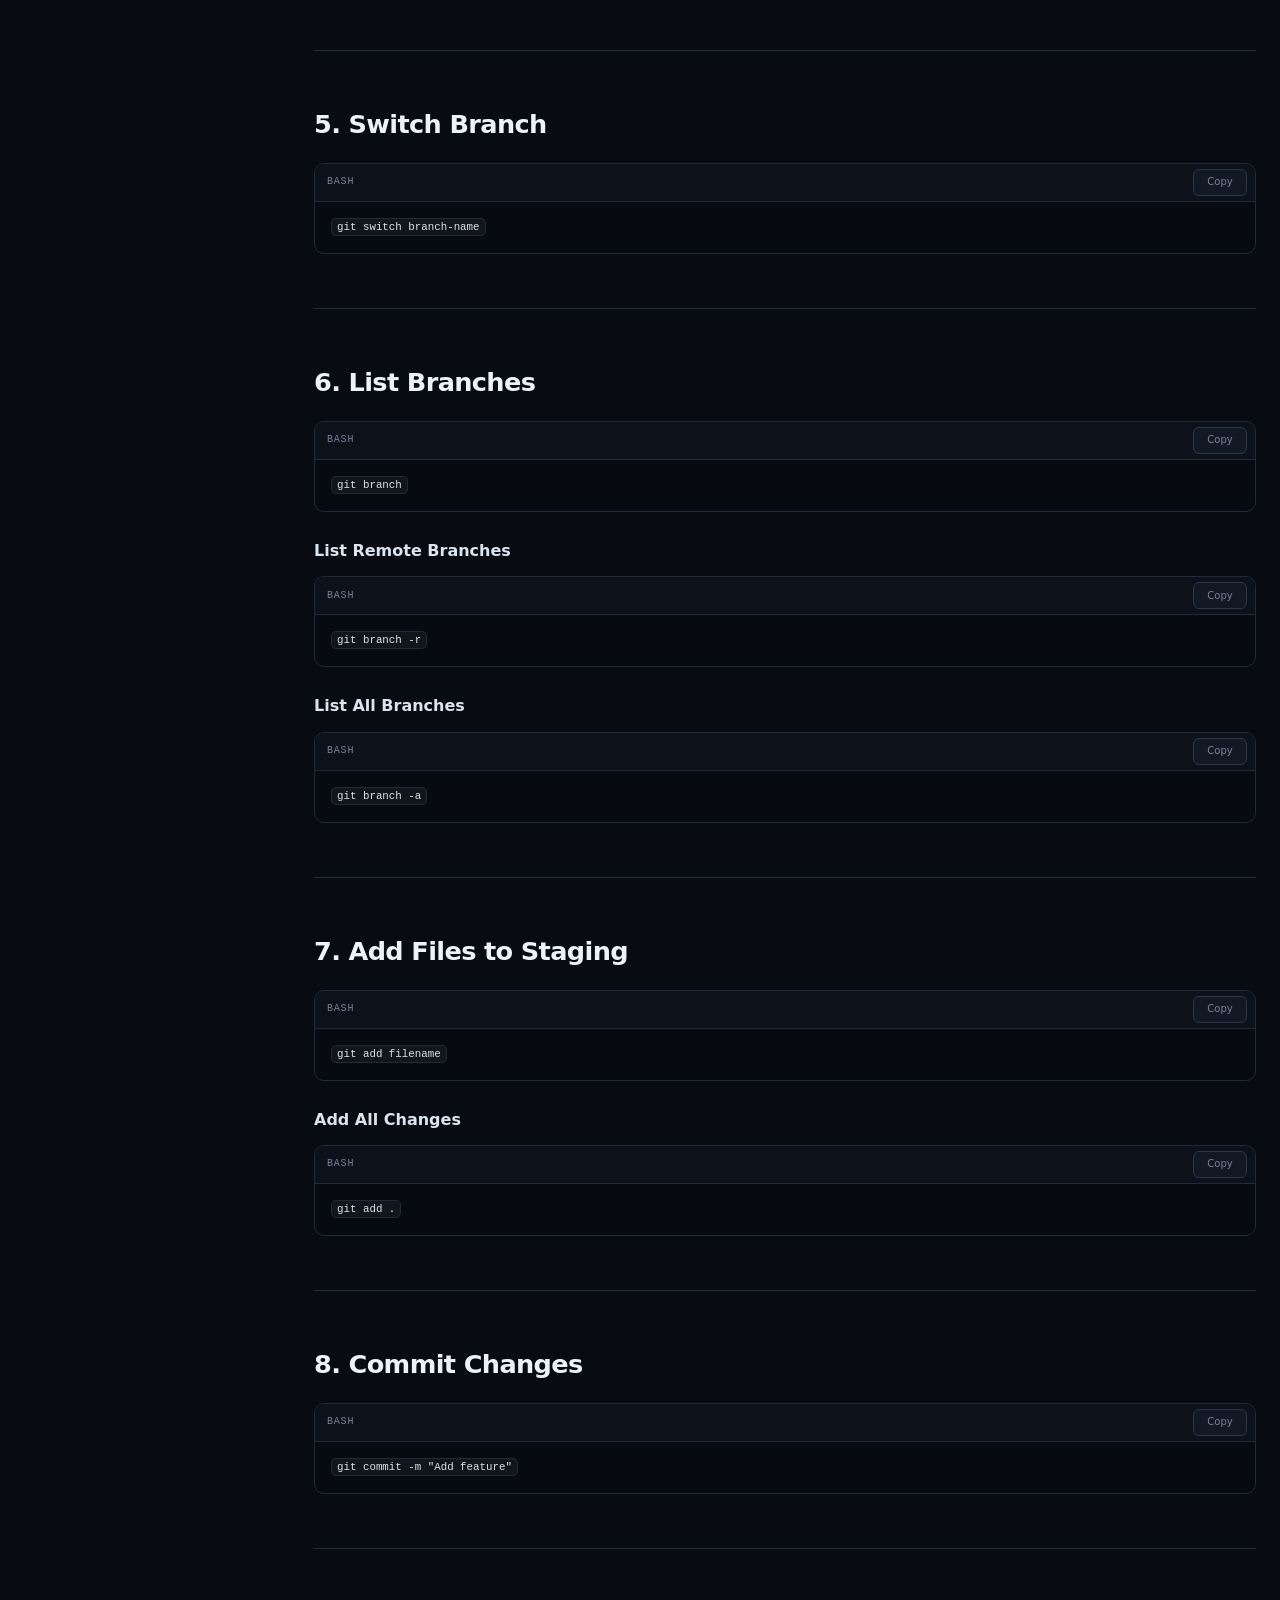
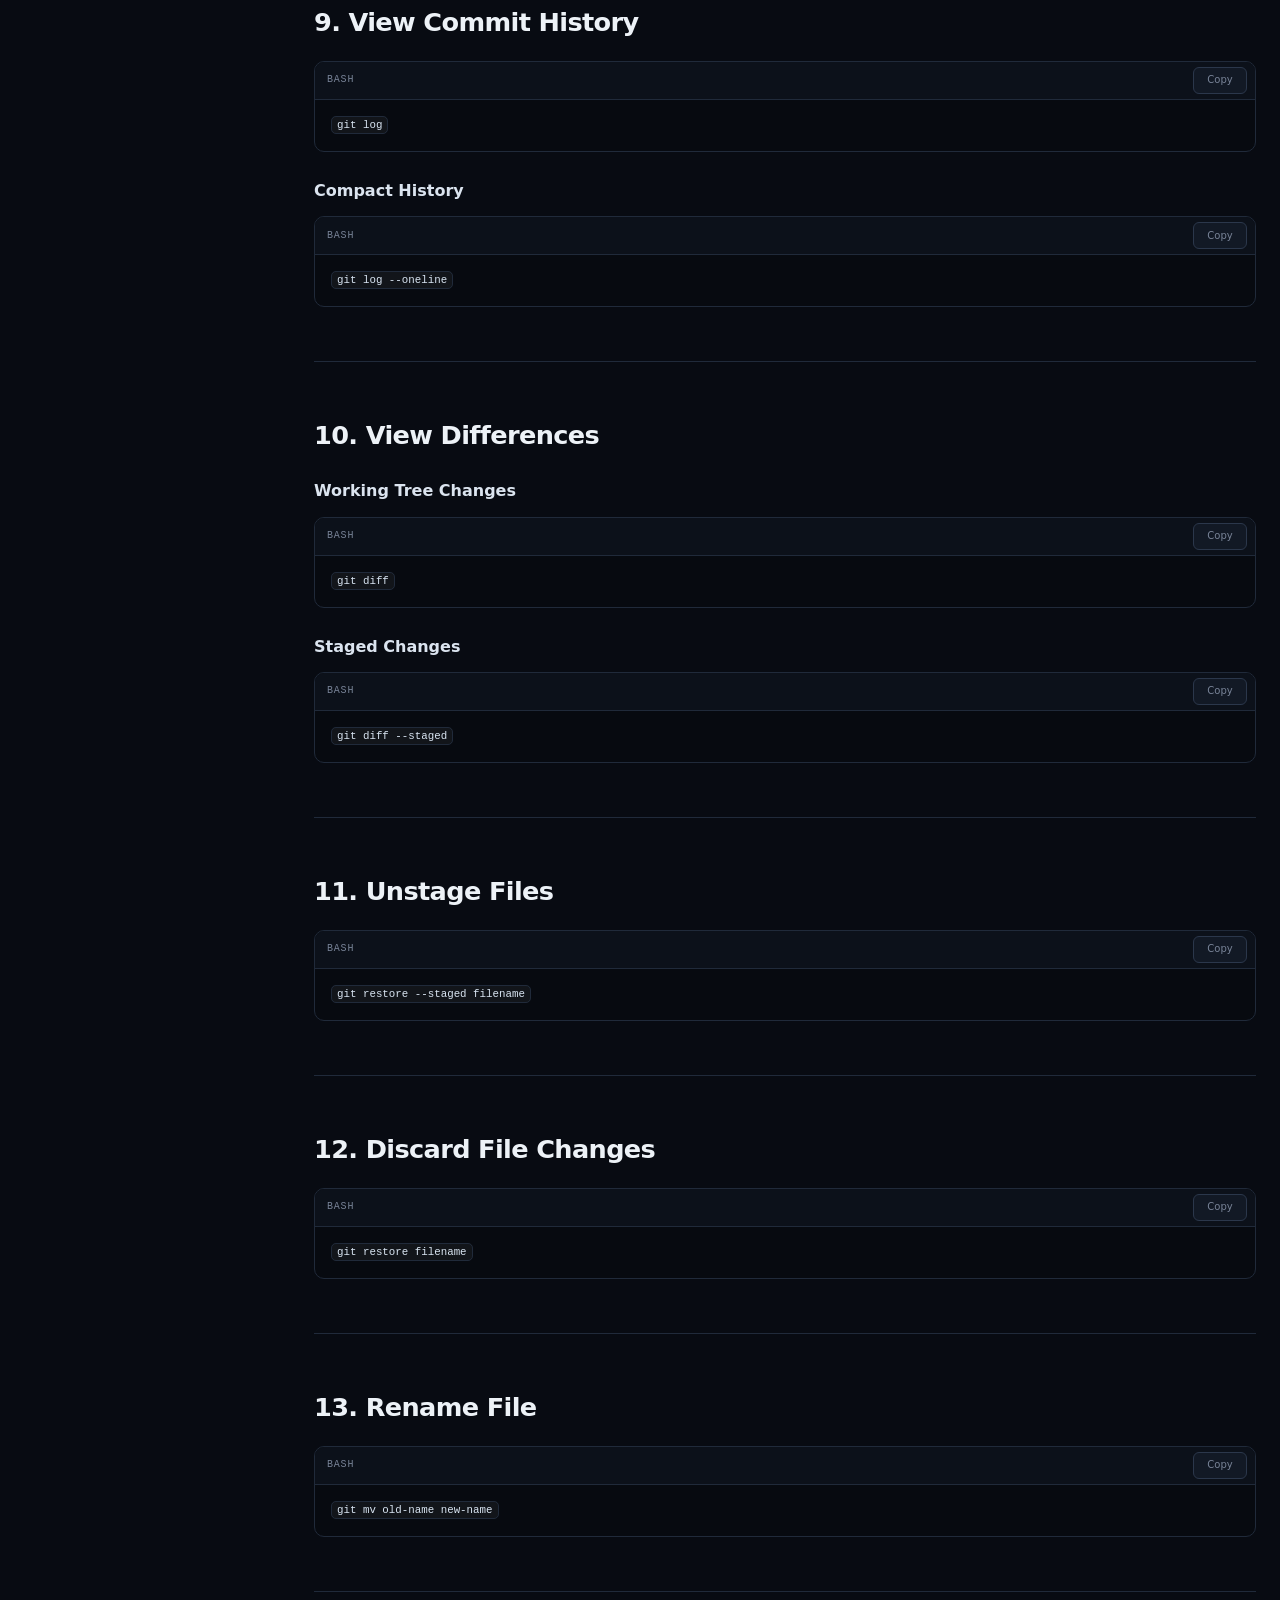
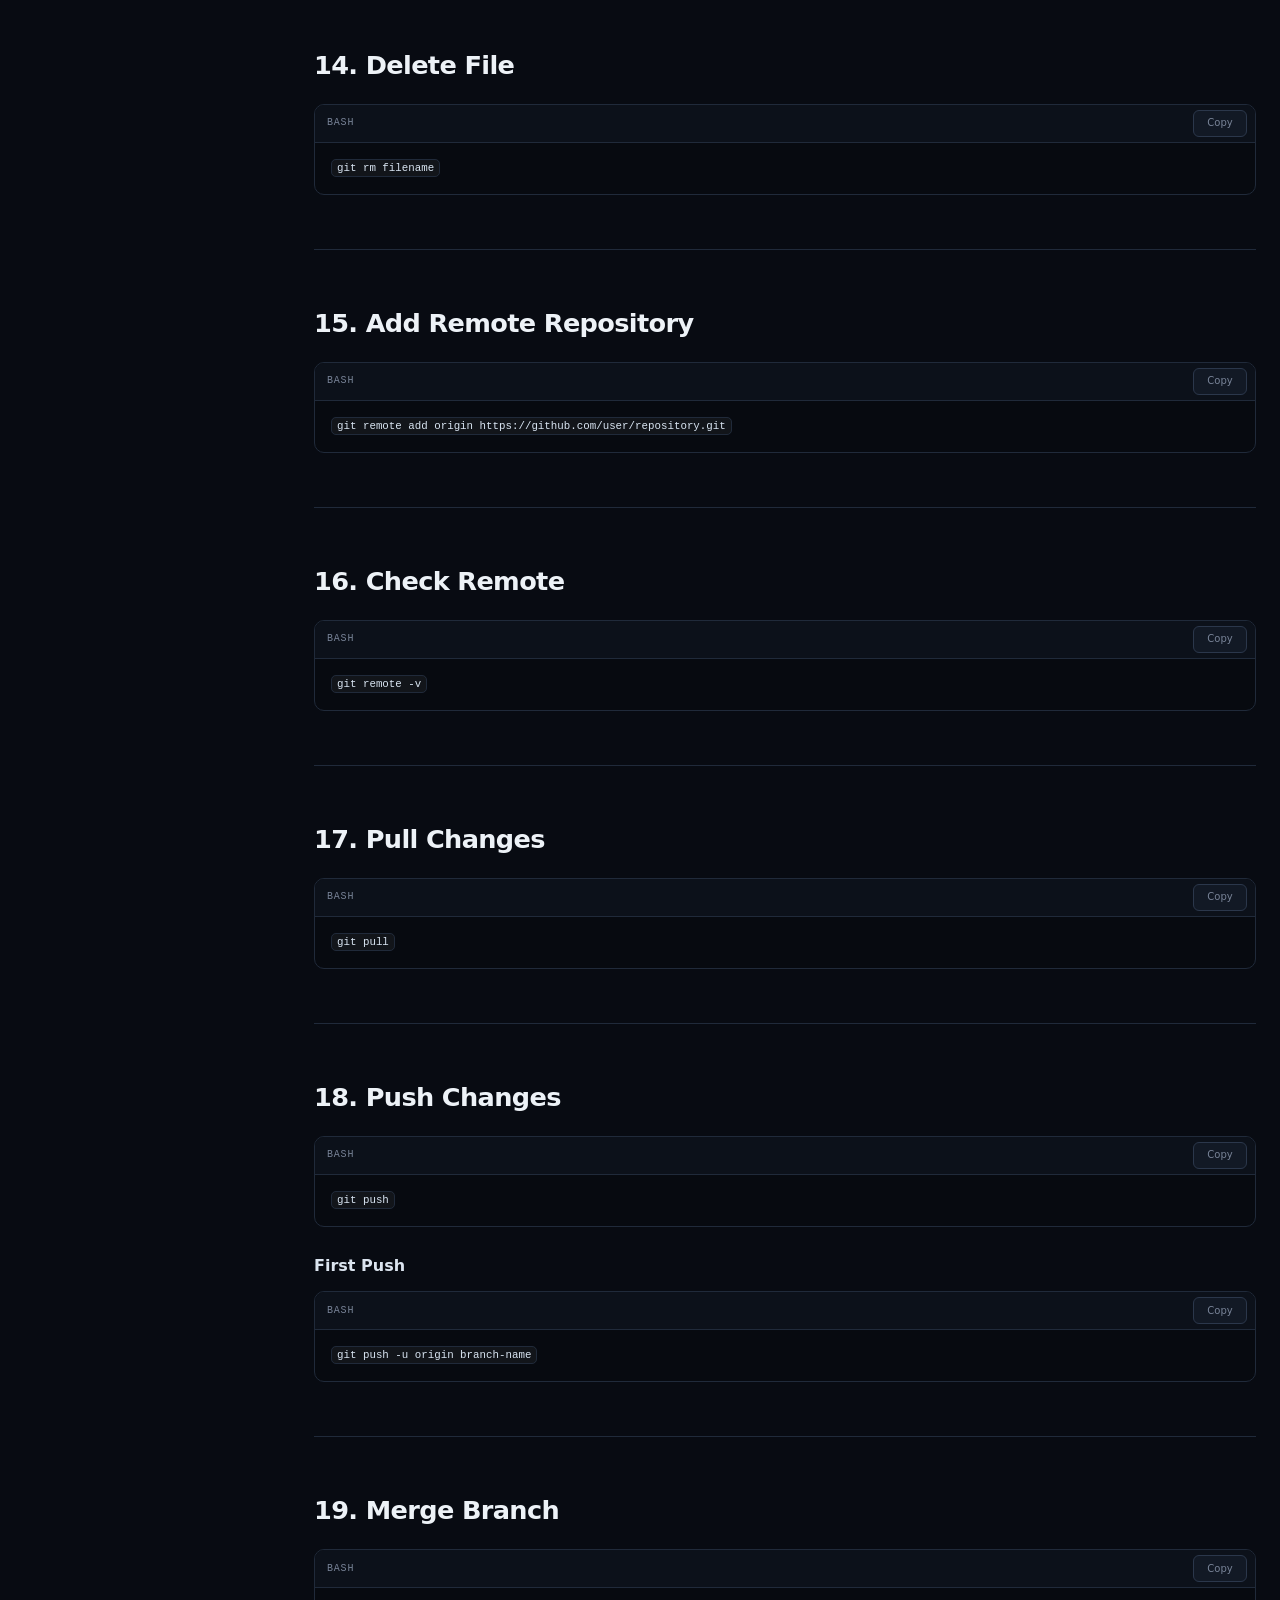
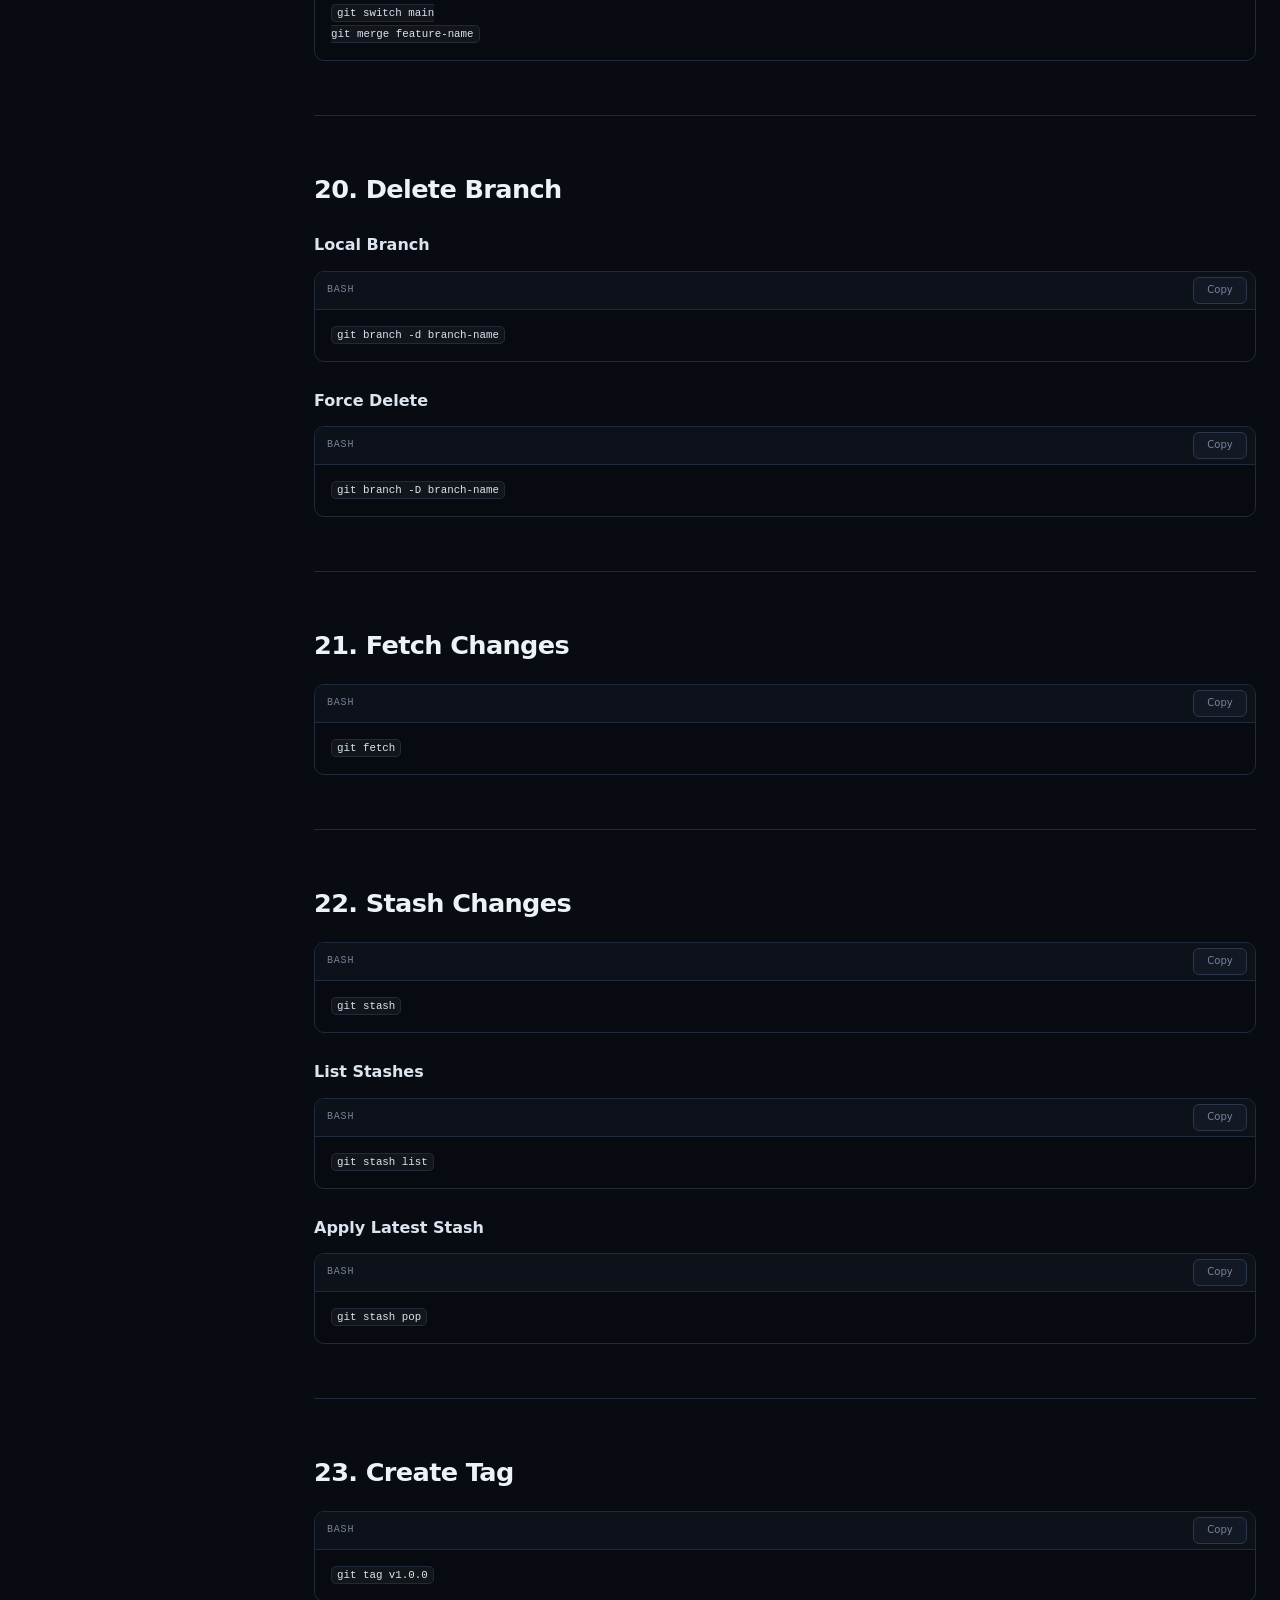
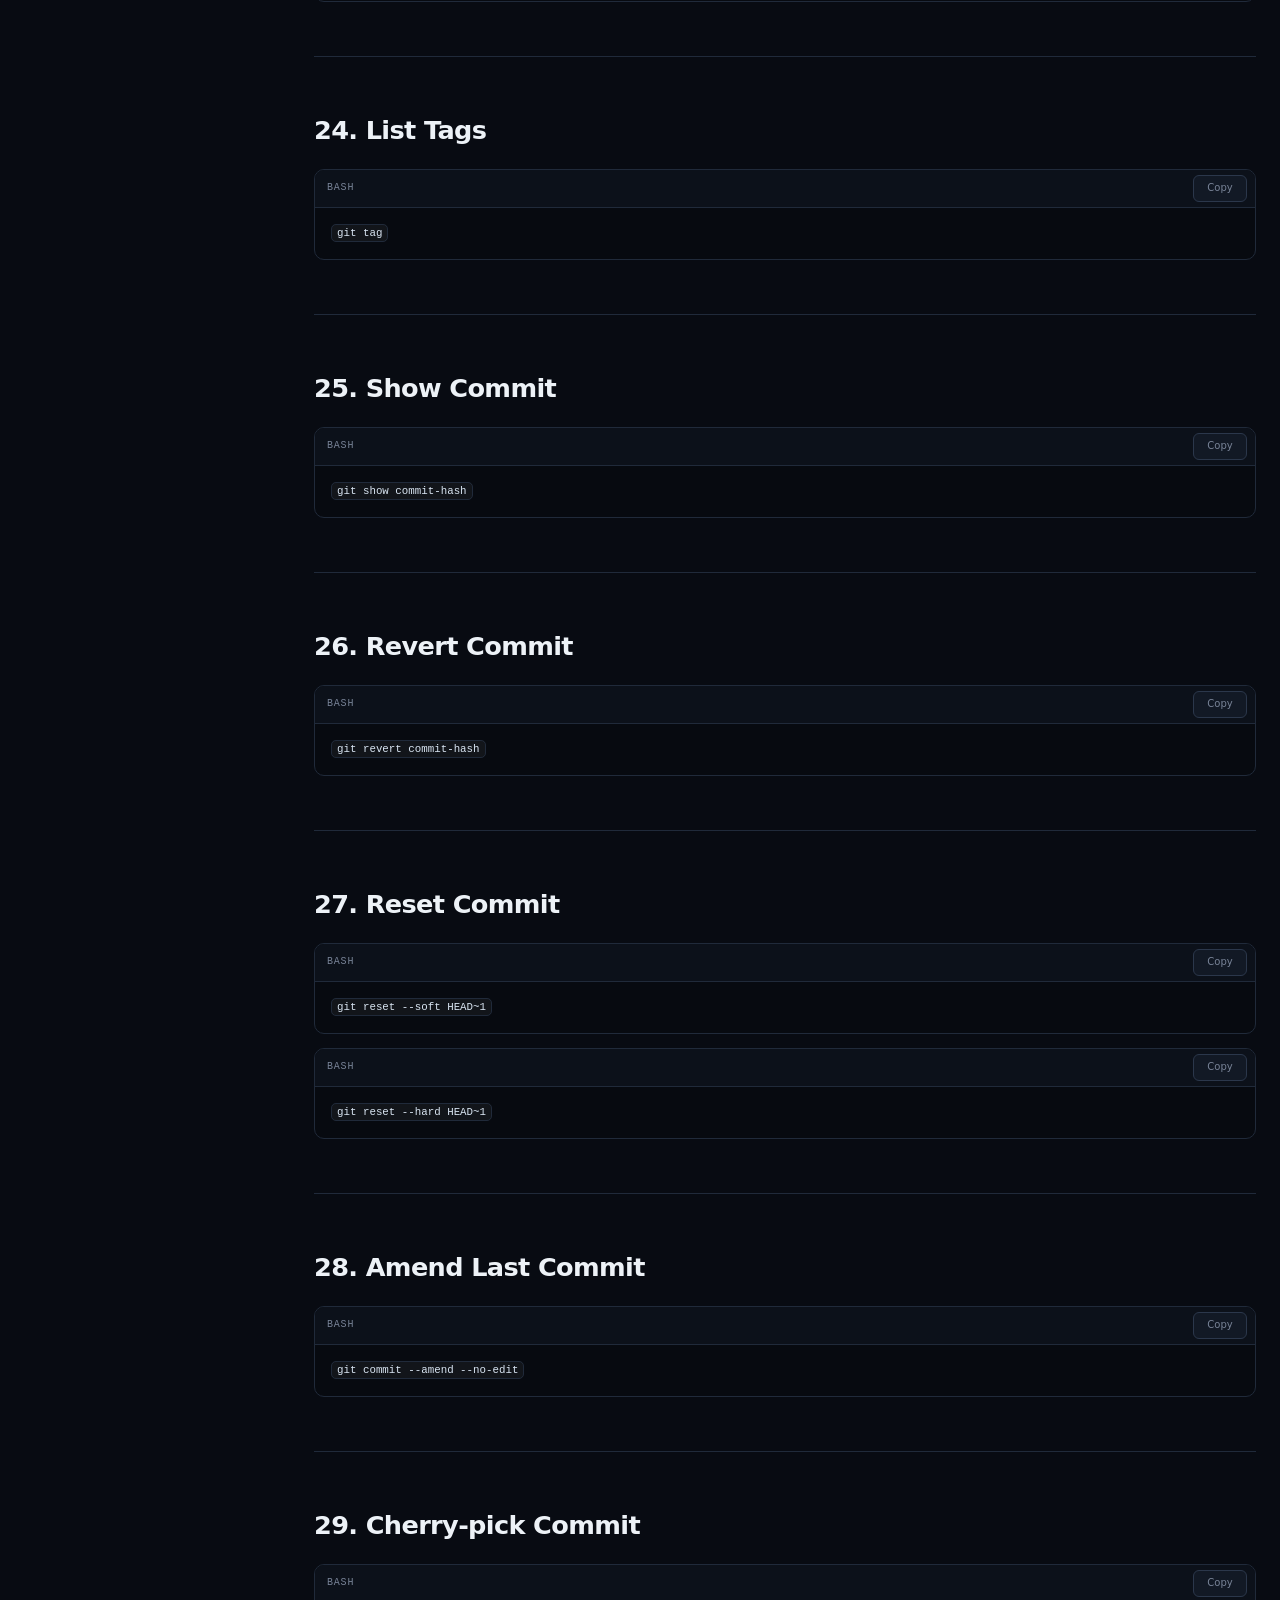
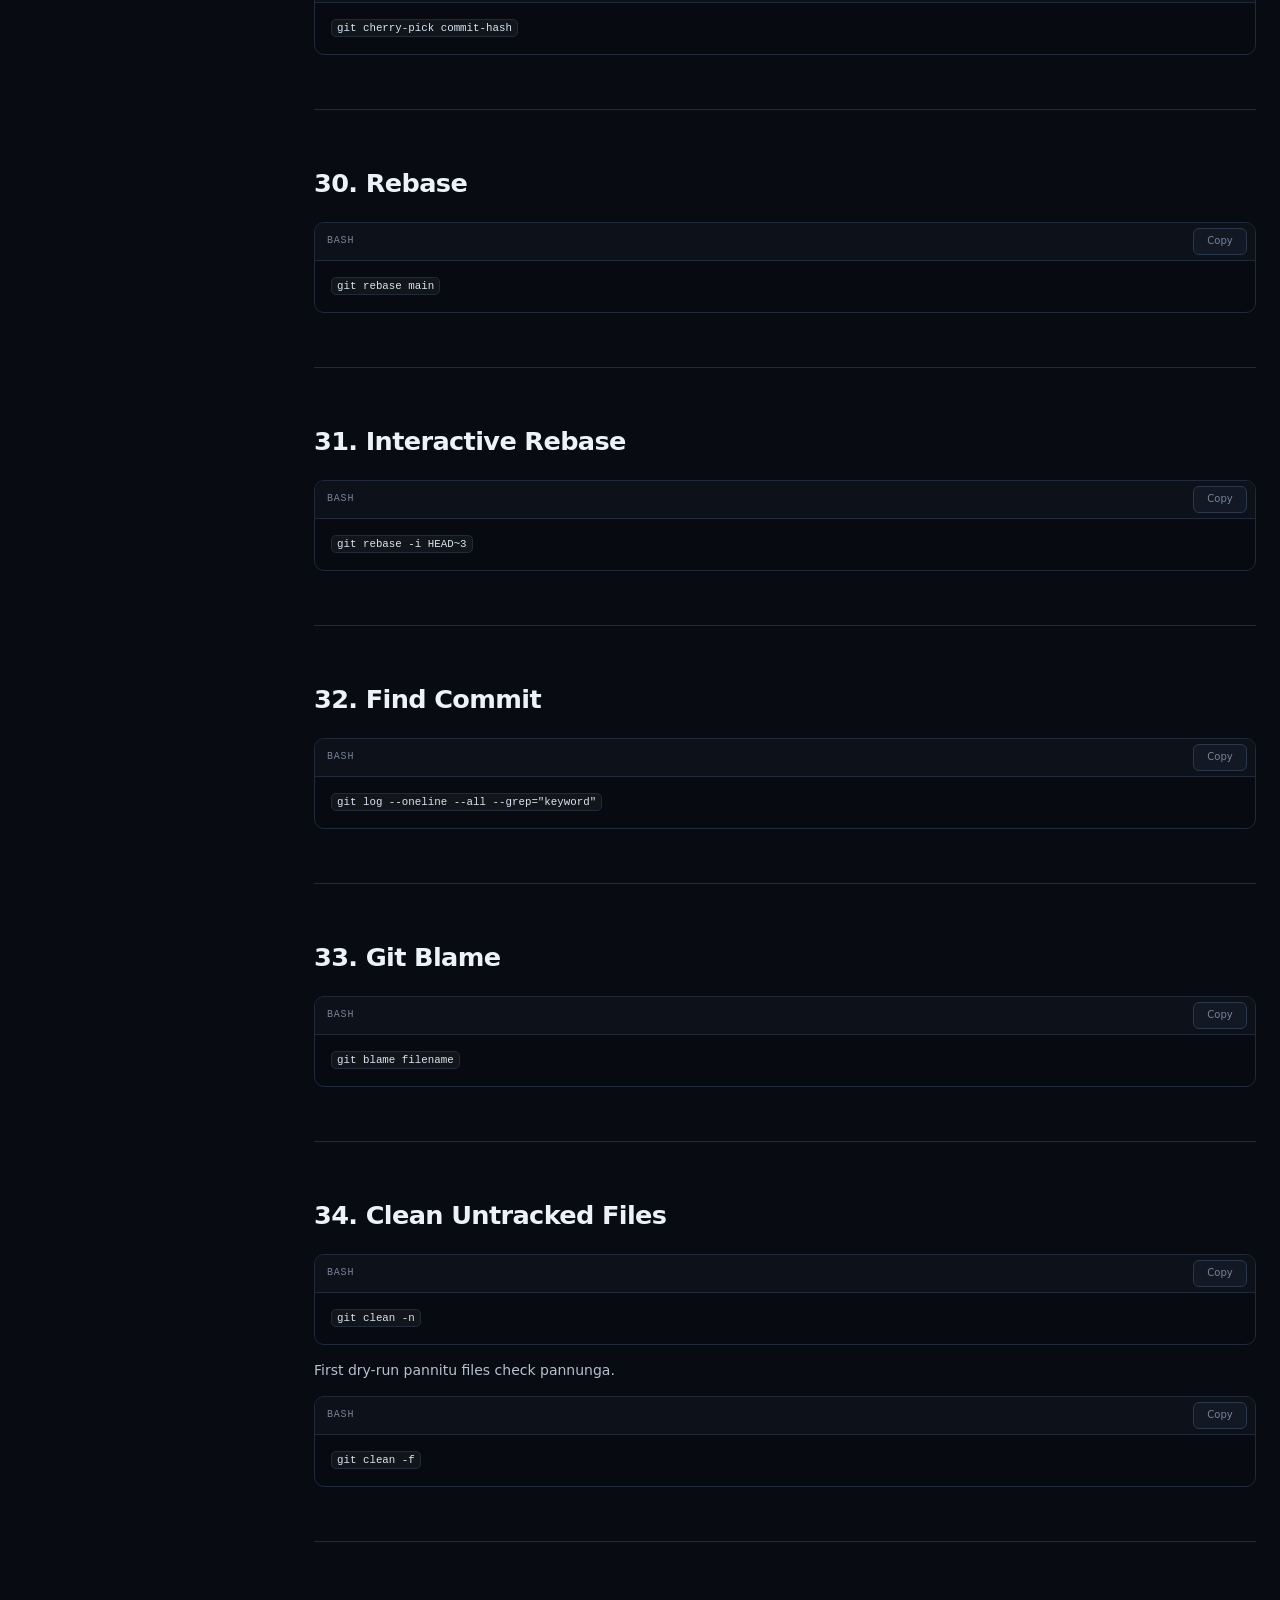
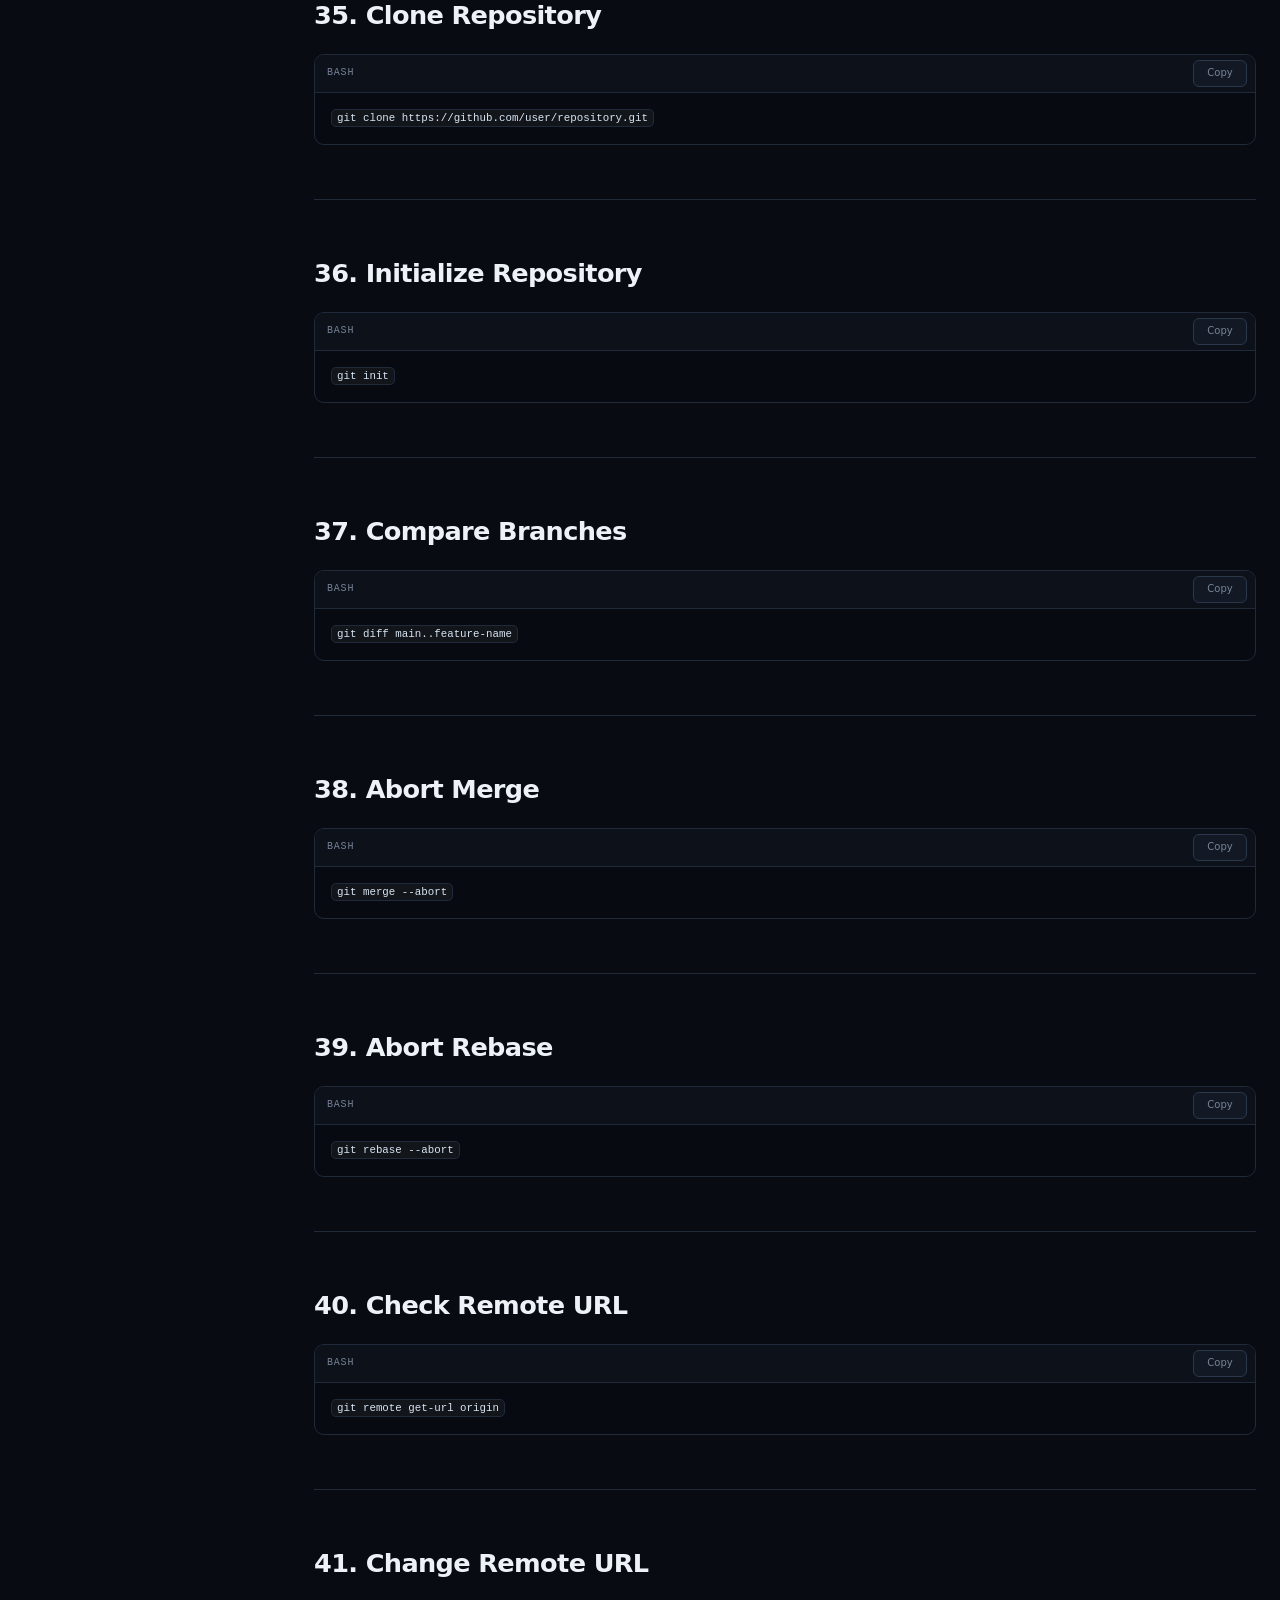
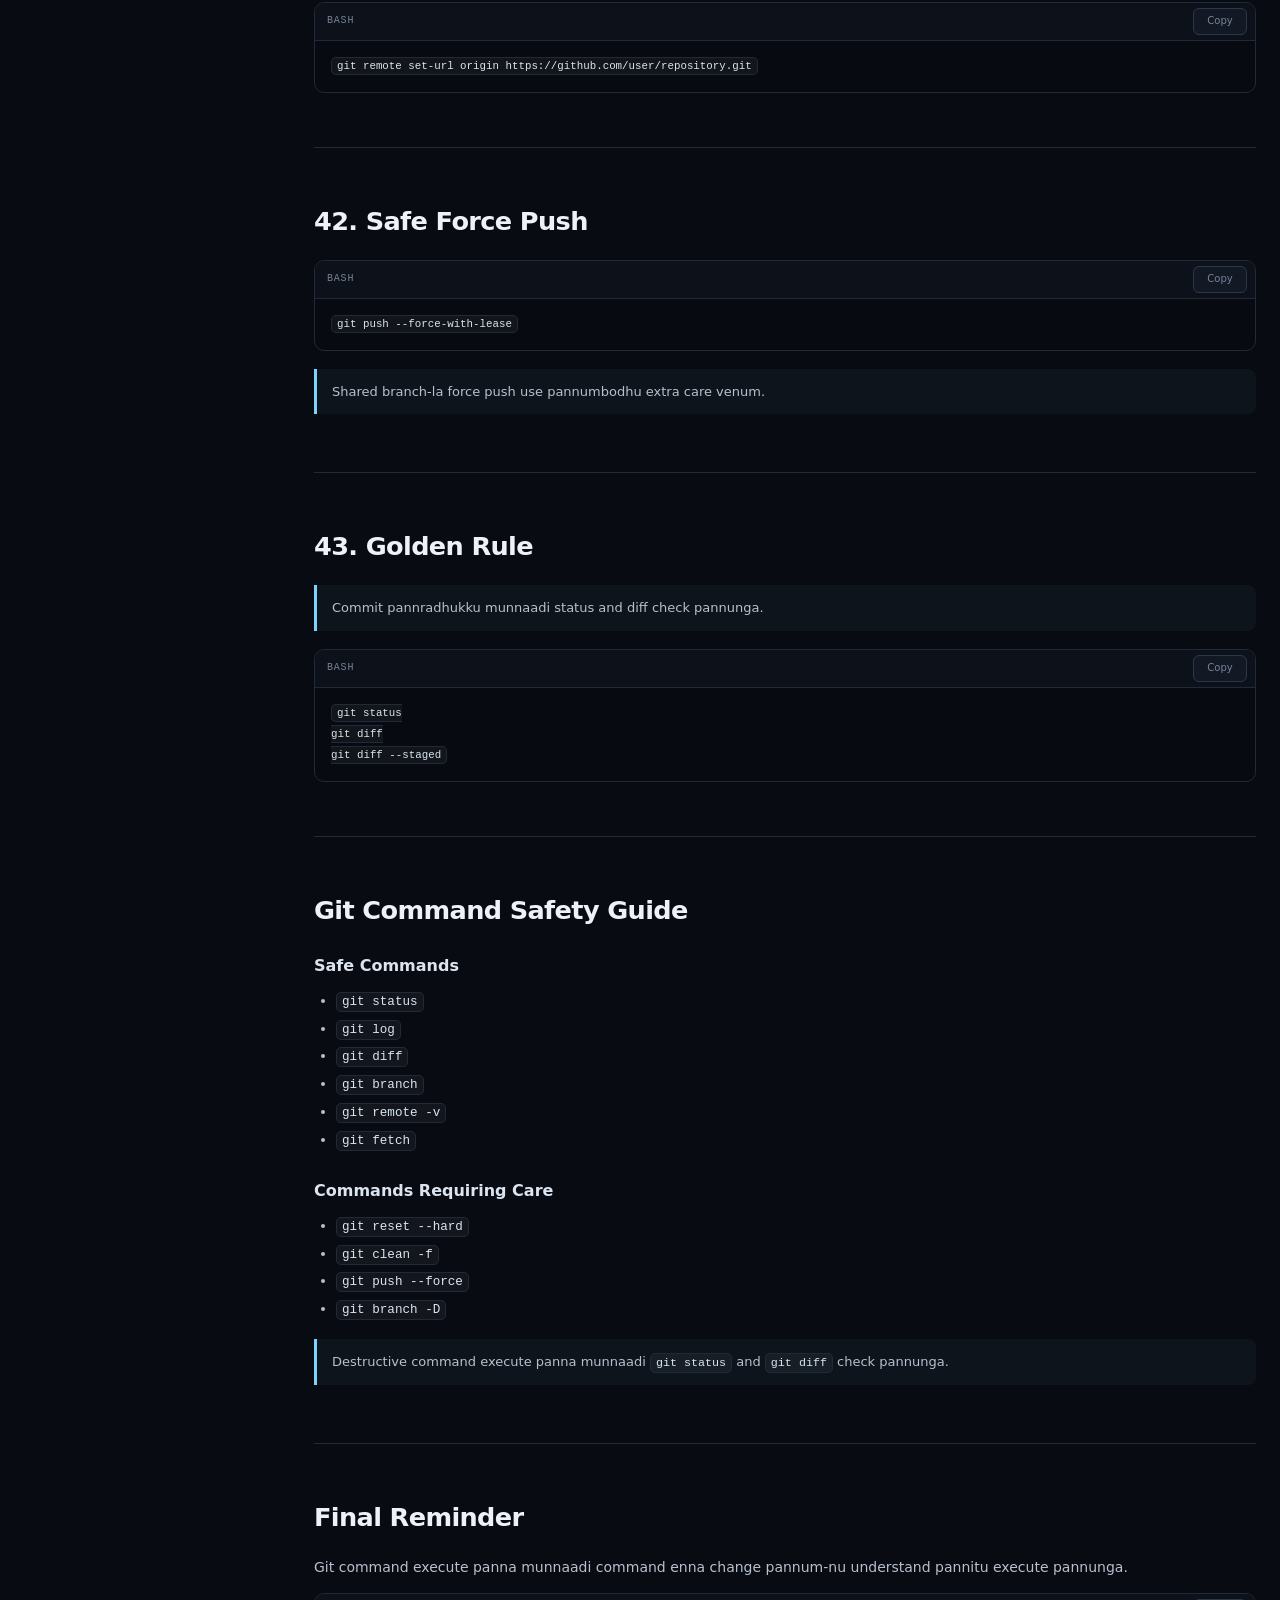
==== commit 8794372d: "Update Git link to include brand class" ====
--- a/index.html
+++ b/index.html
@@ -133,7 +133,7 @@
                     </div>
 
                     <div>
-                        <a href="https://github.com/GANGANATHEN/git-command" target="blank"> <strong>Git</strong>
+                        <a class="brand" href="https://github.com/GANGANATHEN/git-command" target="blank"> <strong>Git</strong>
                         <span>Reference</span></a>
                        
                     </div>
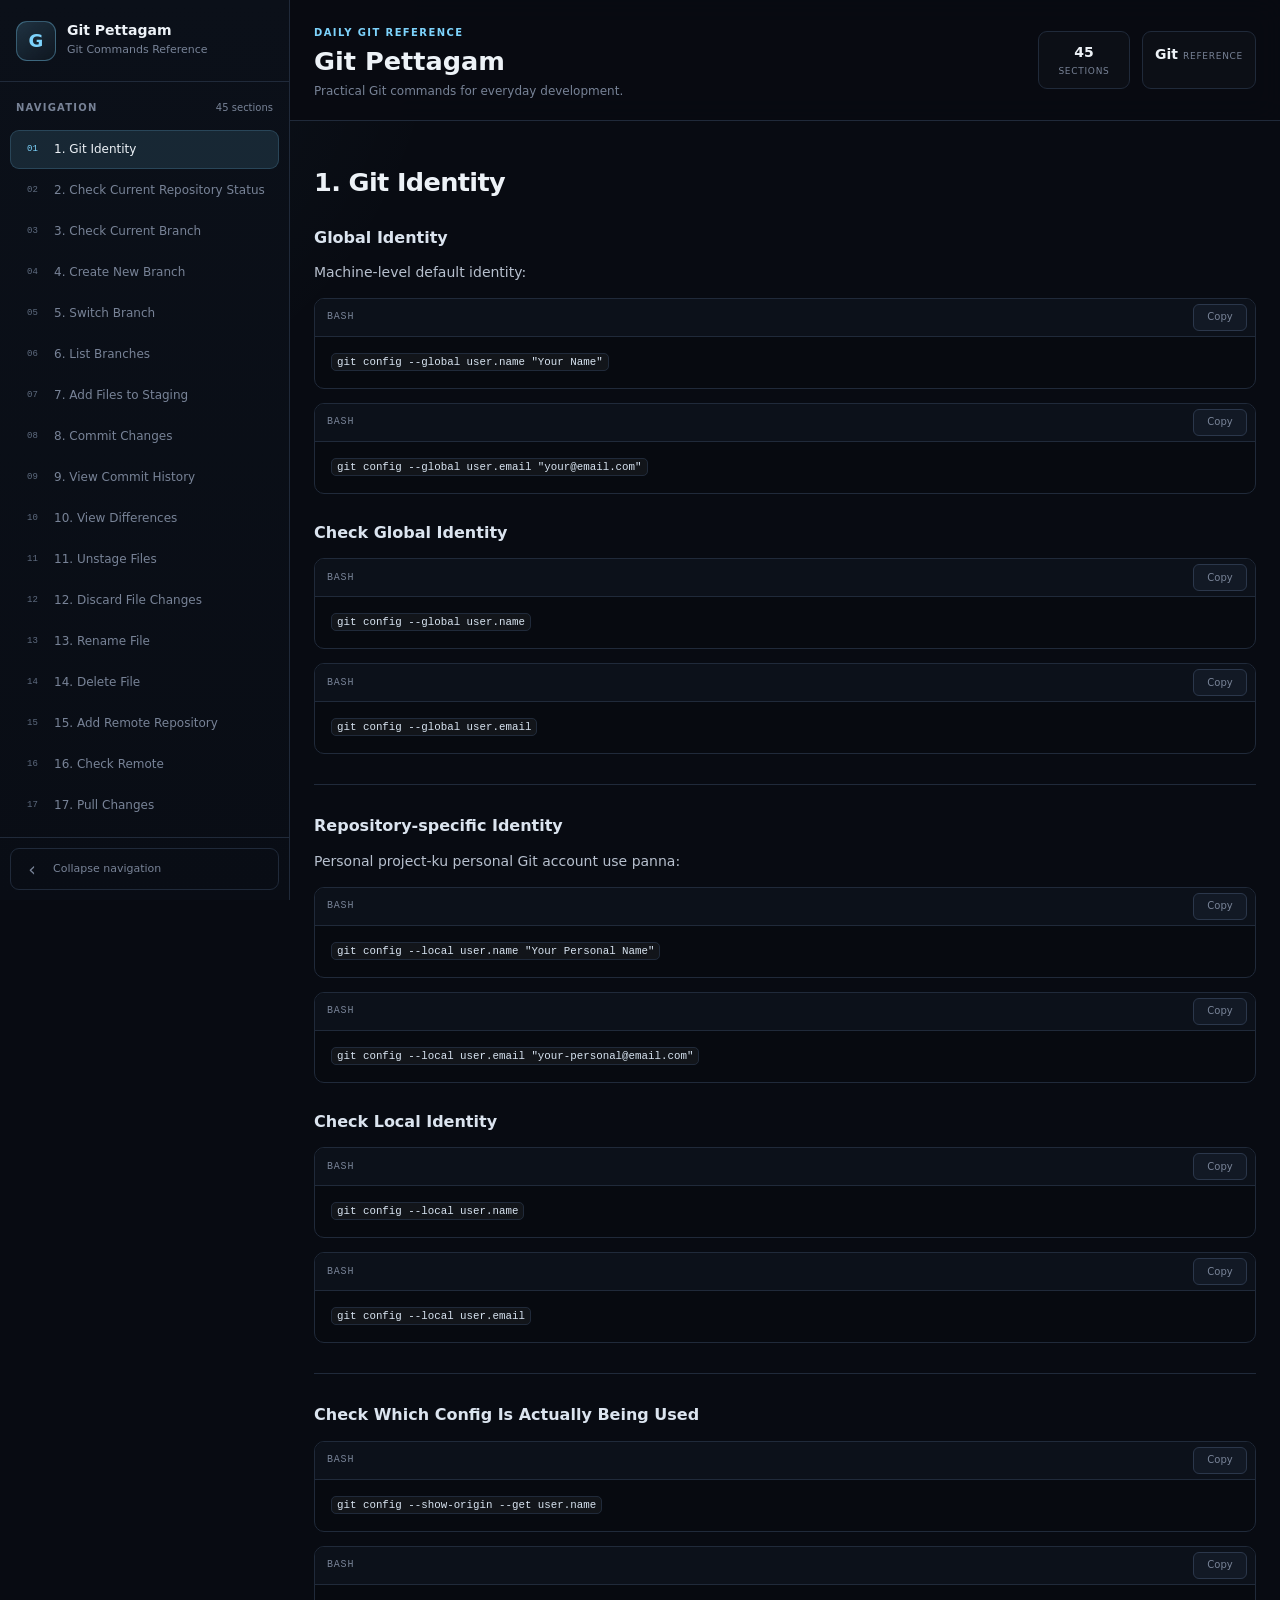
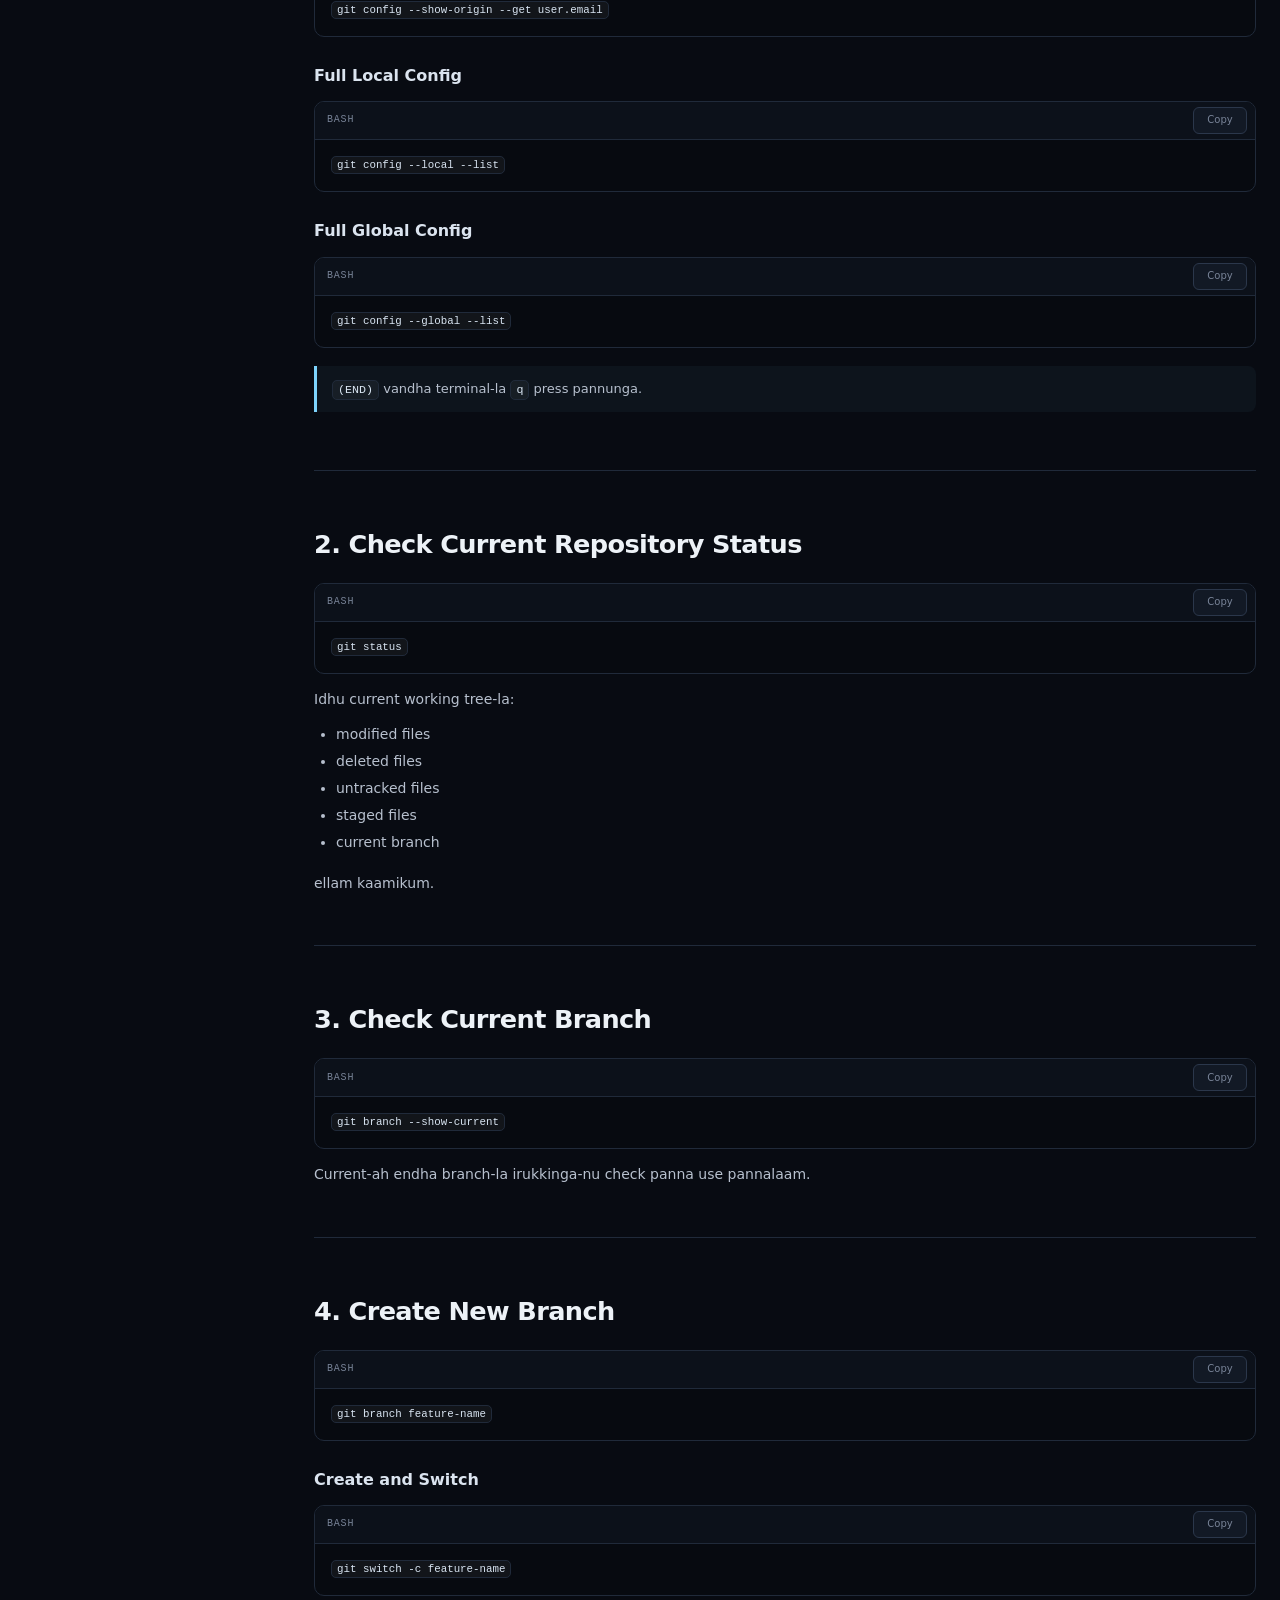
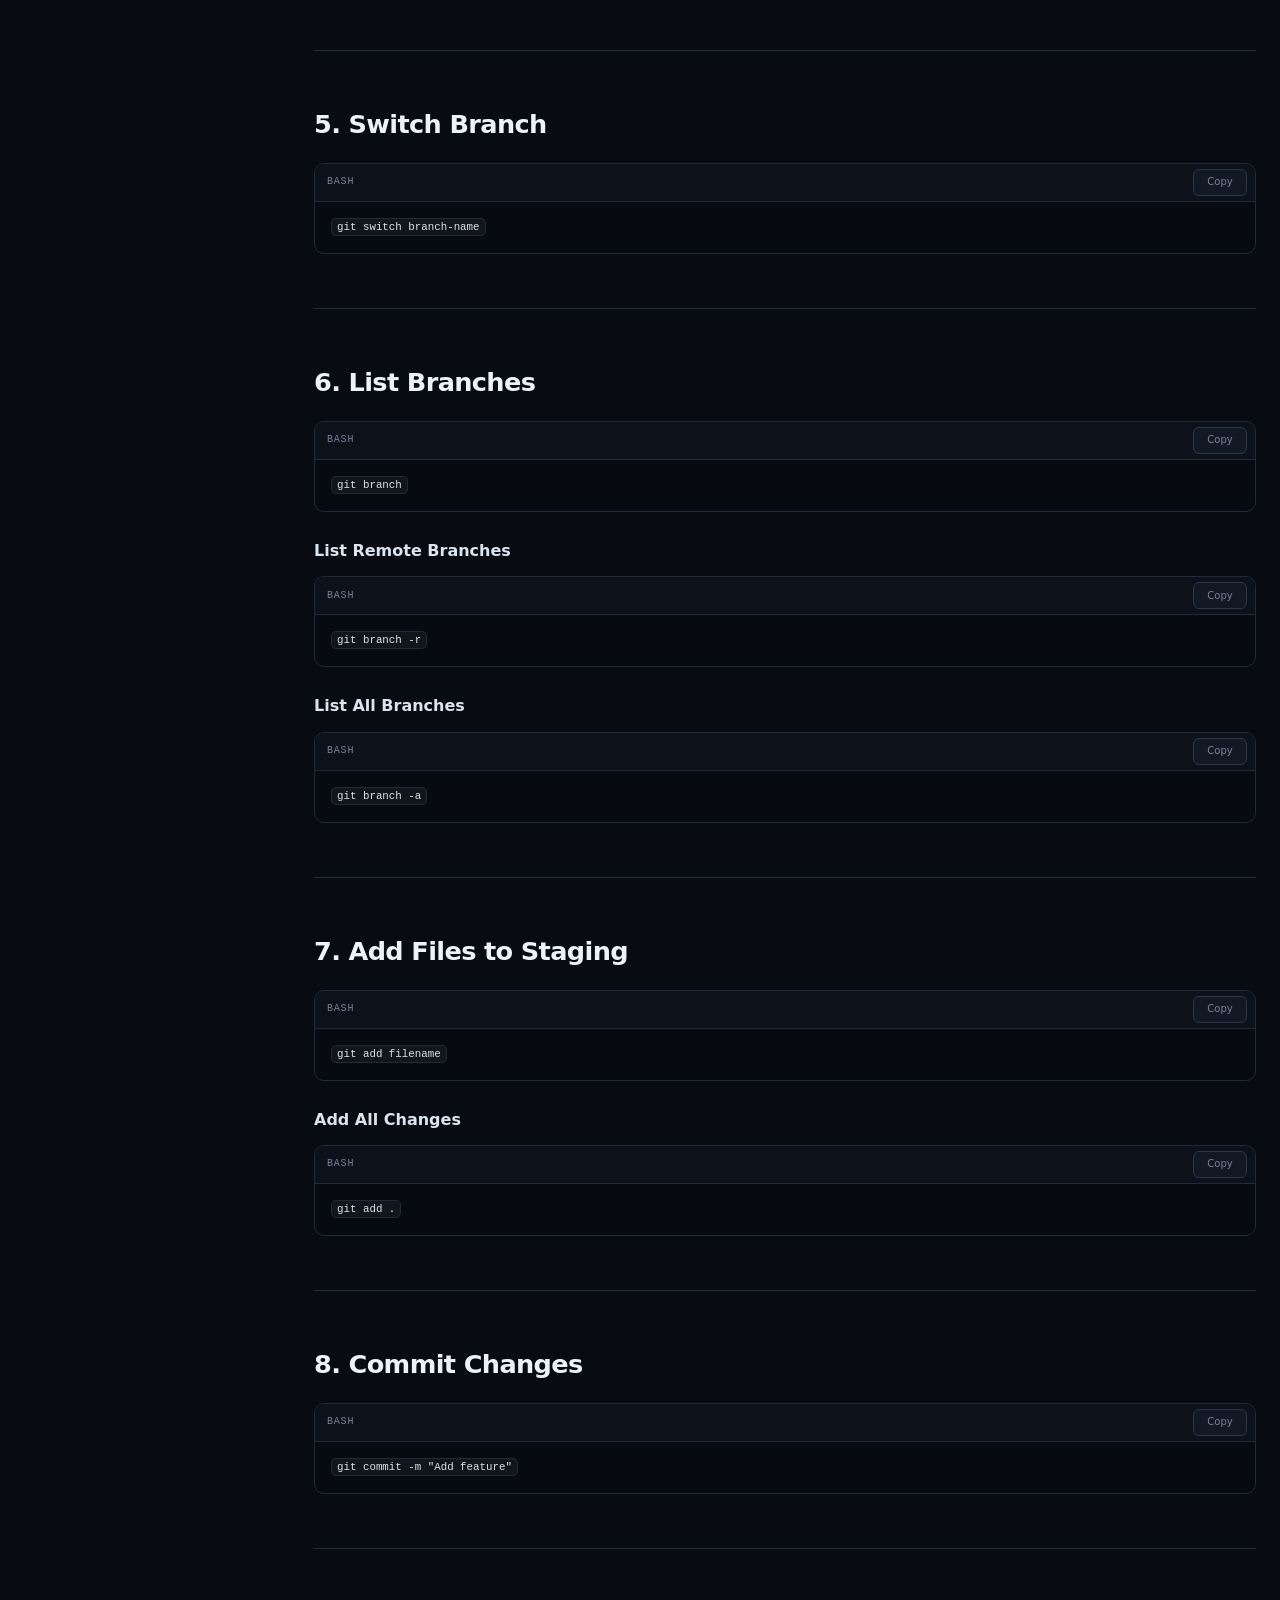
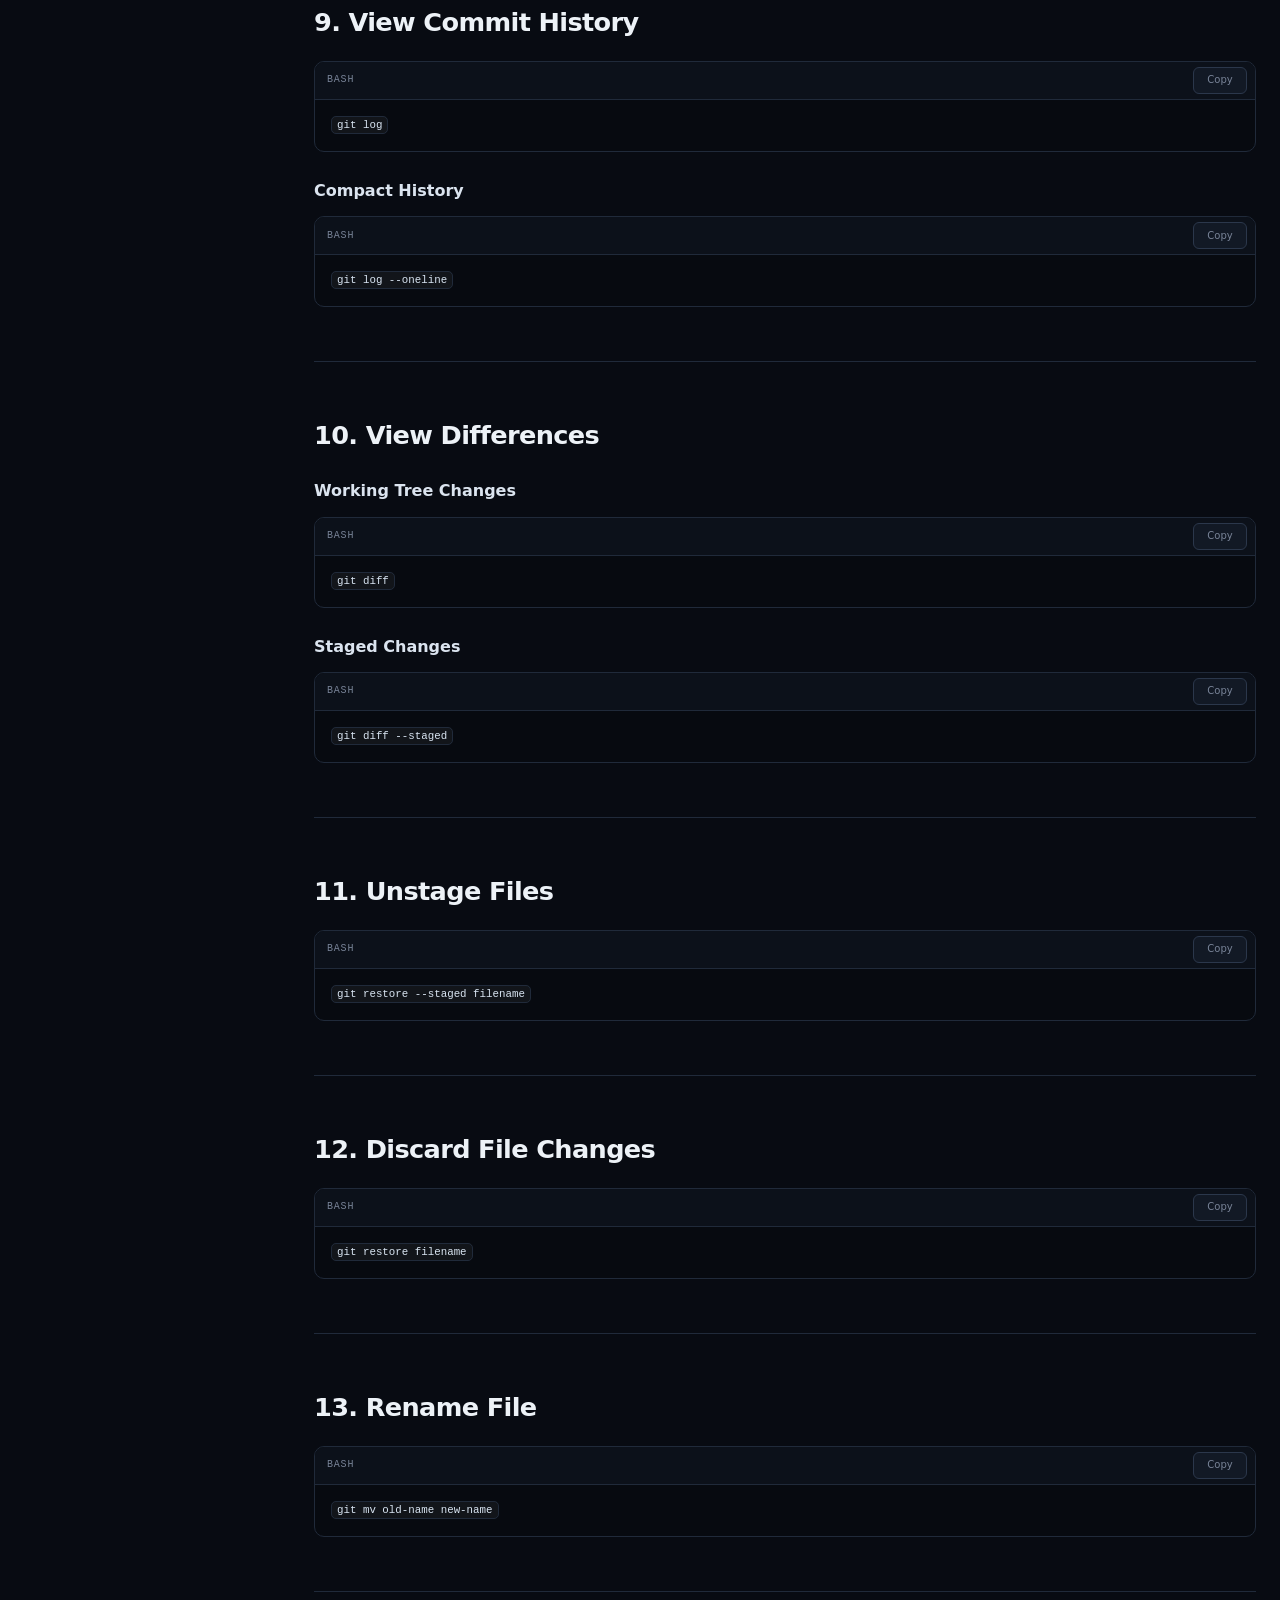
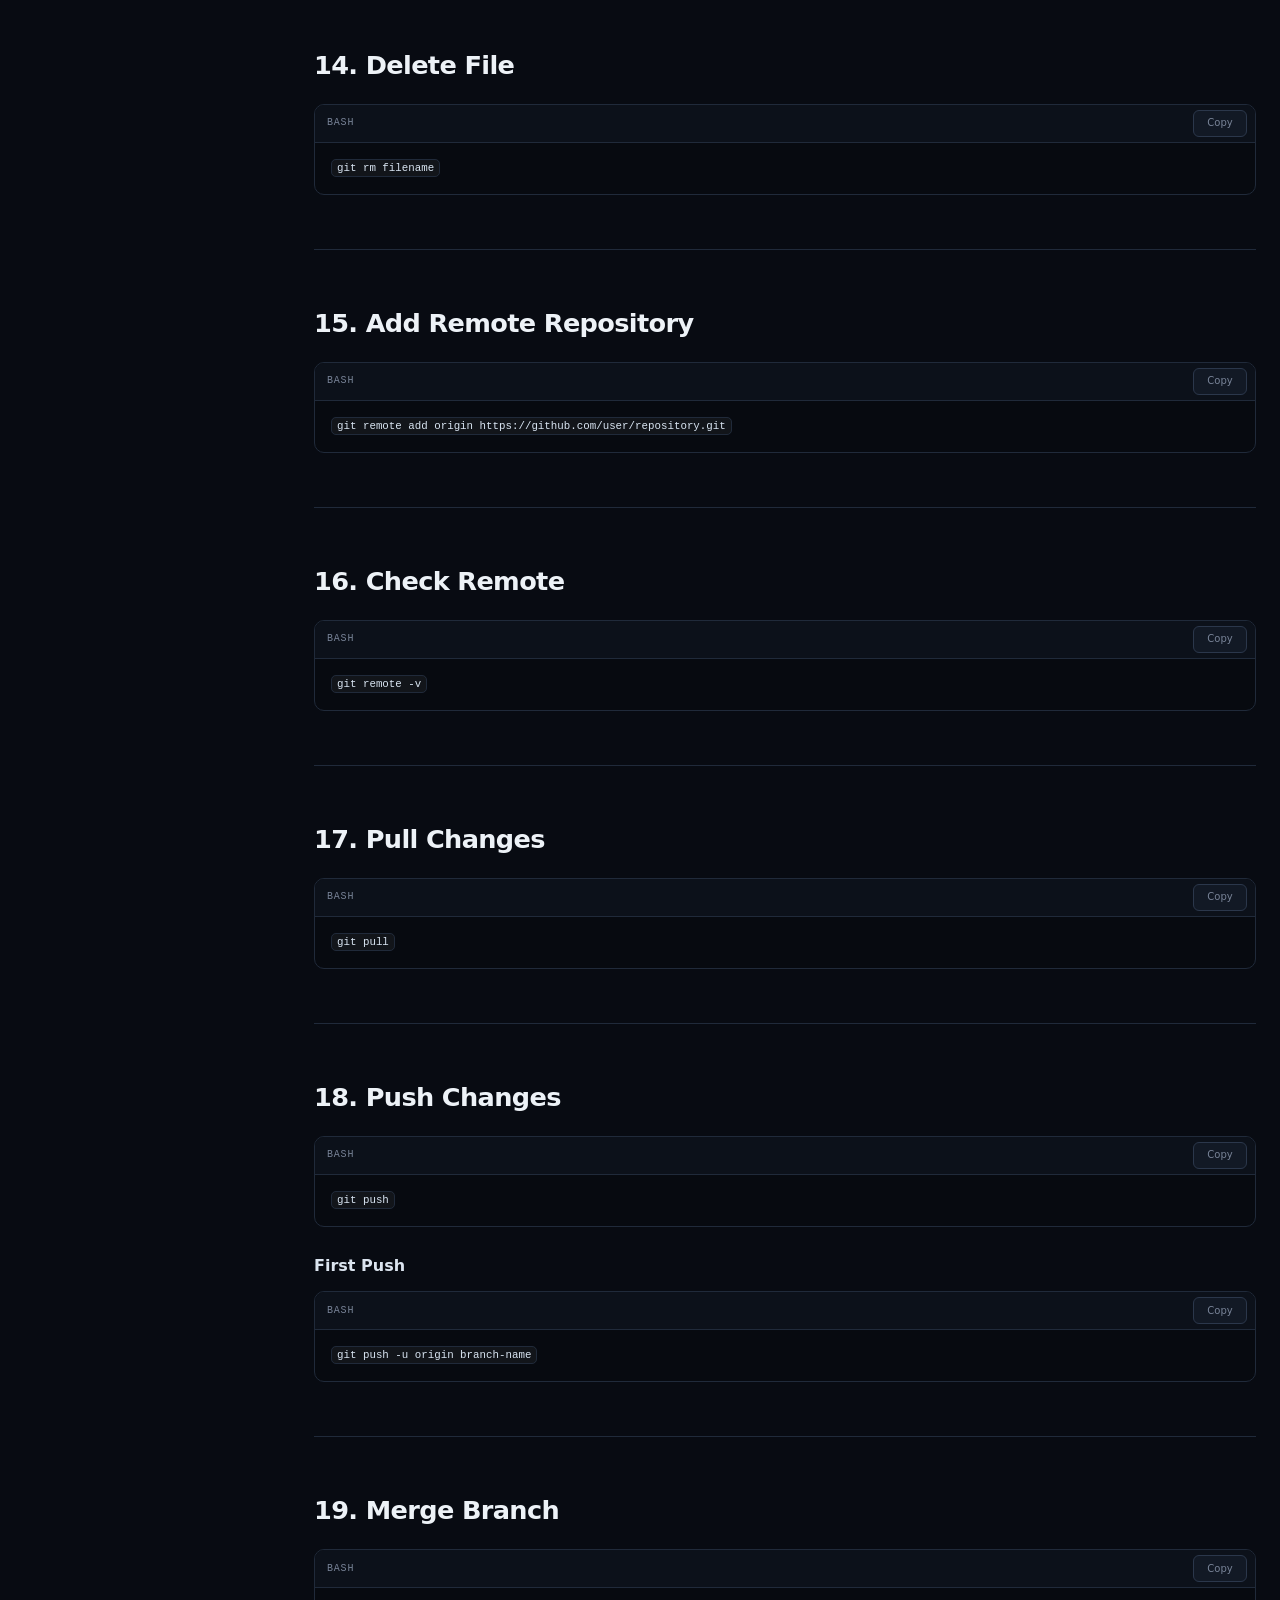
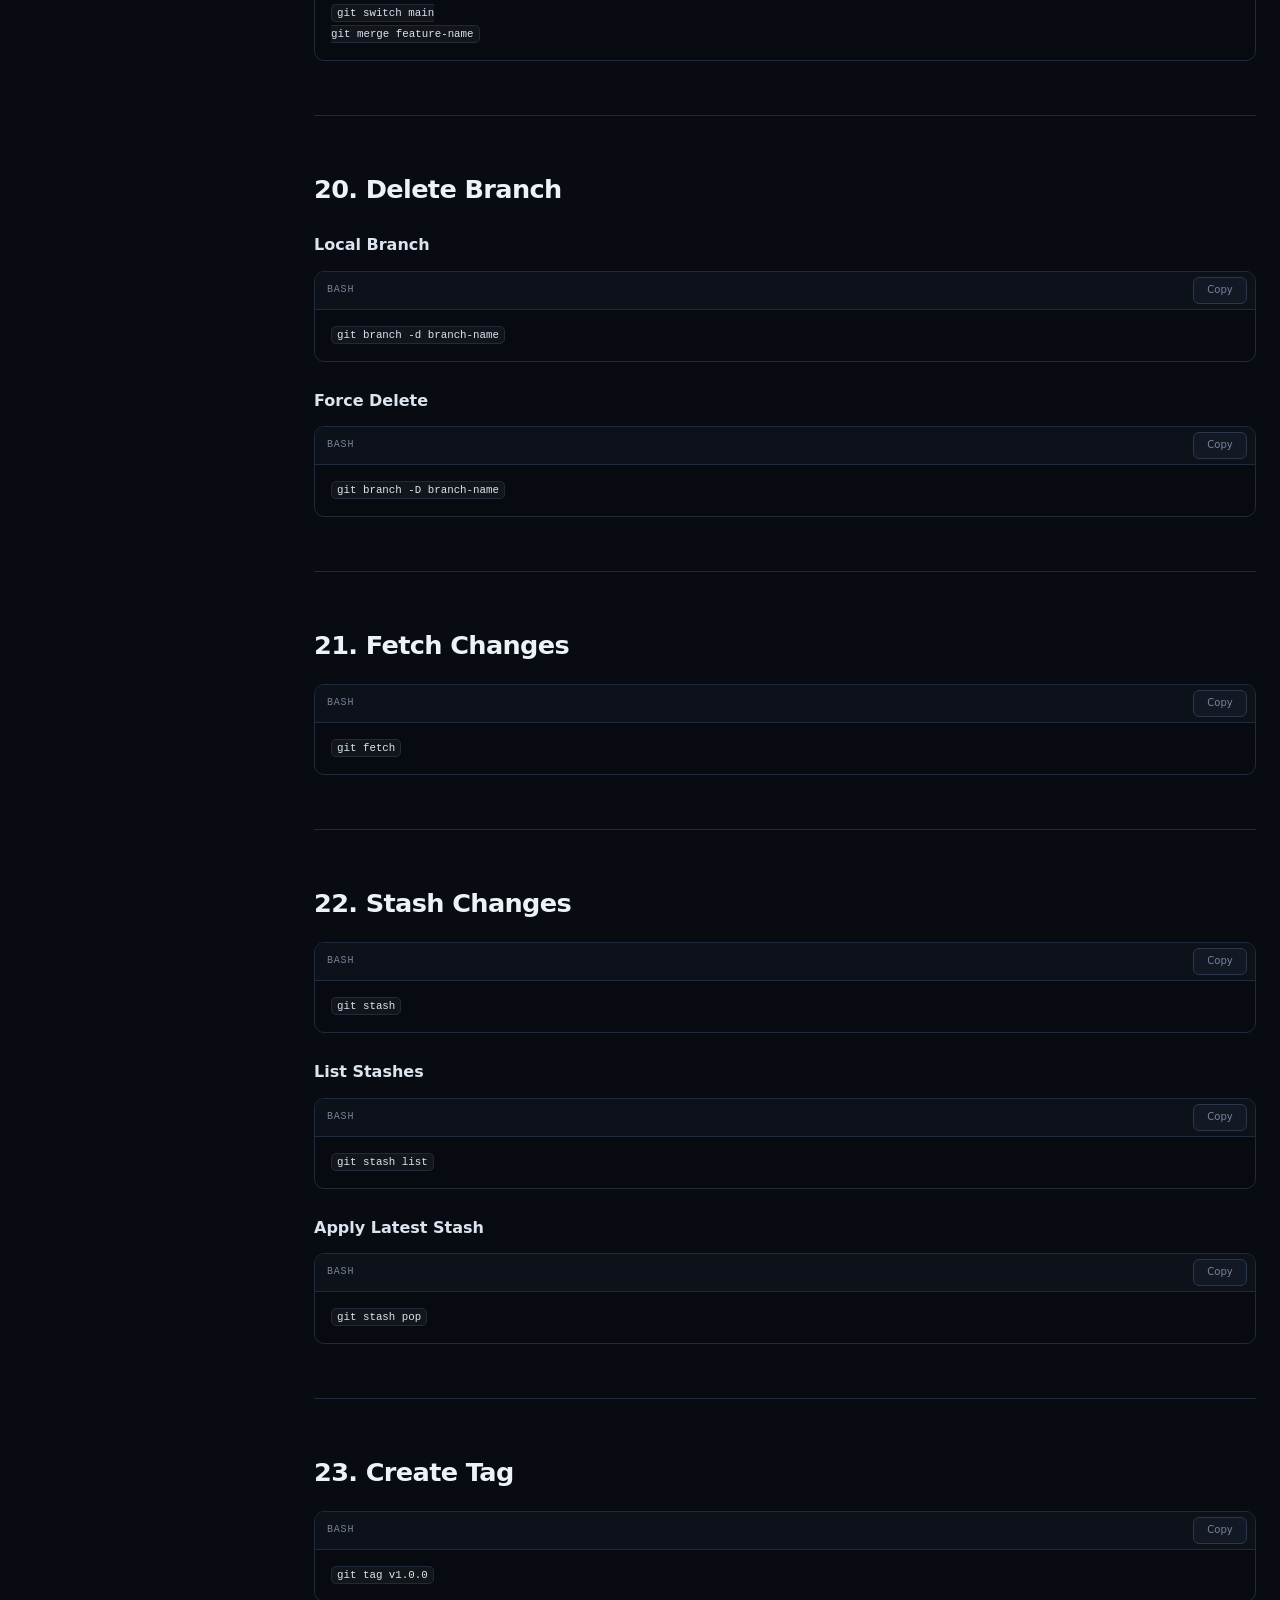
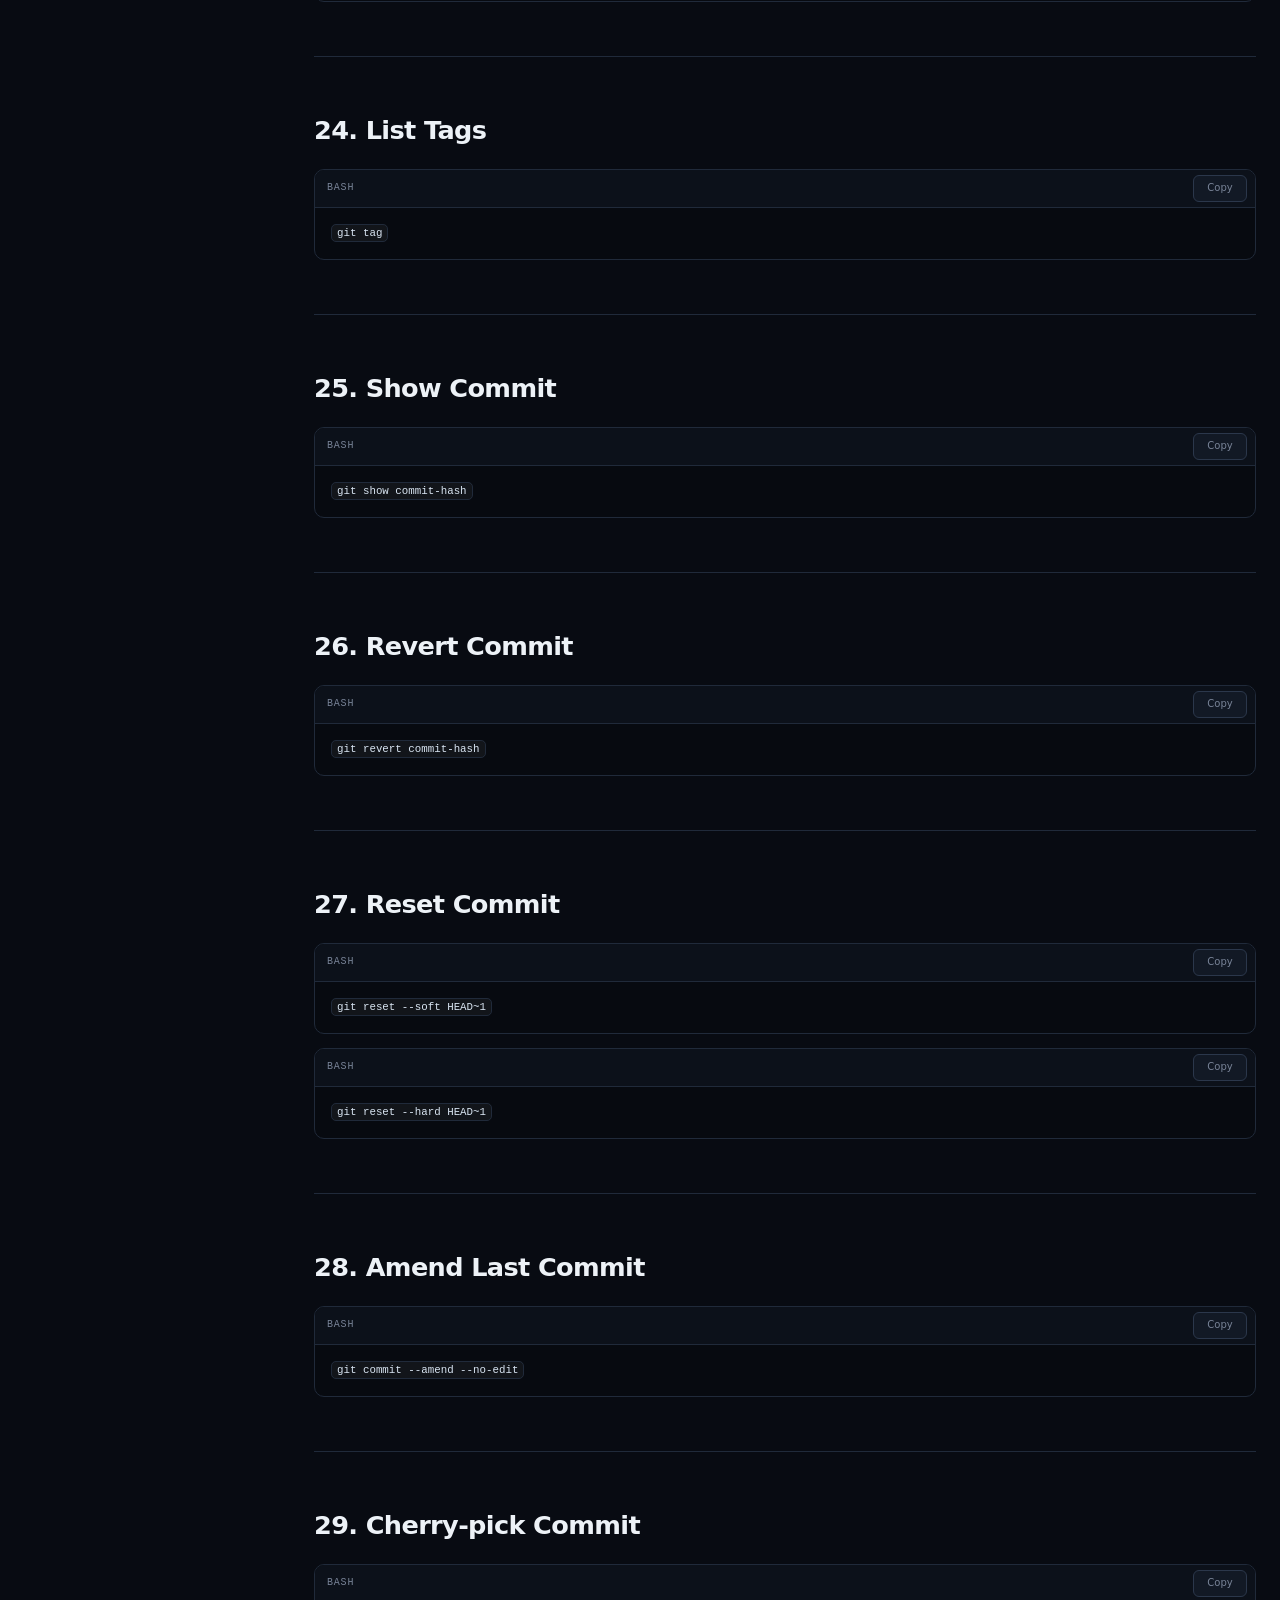
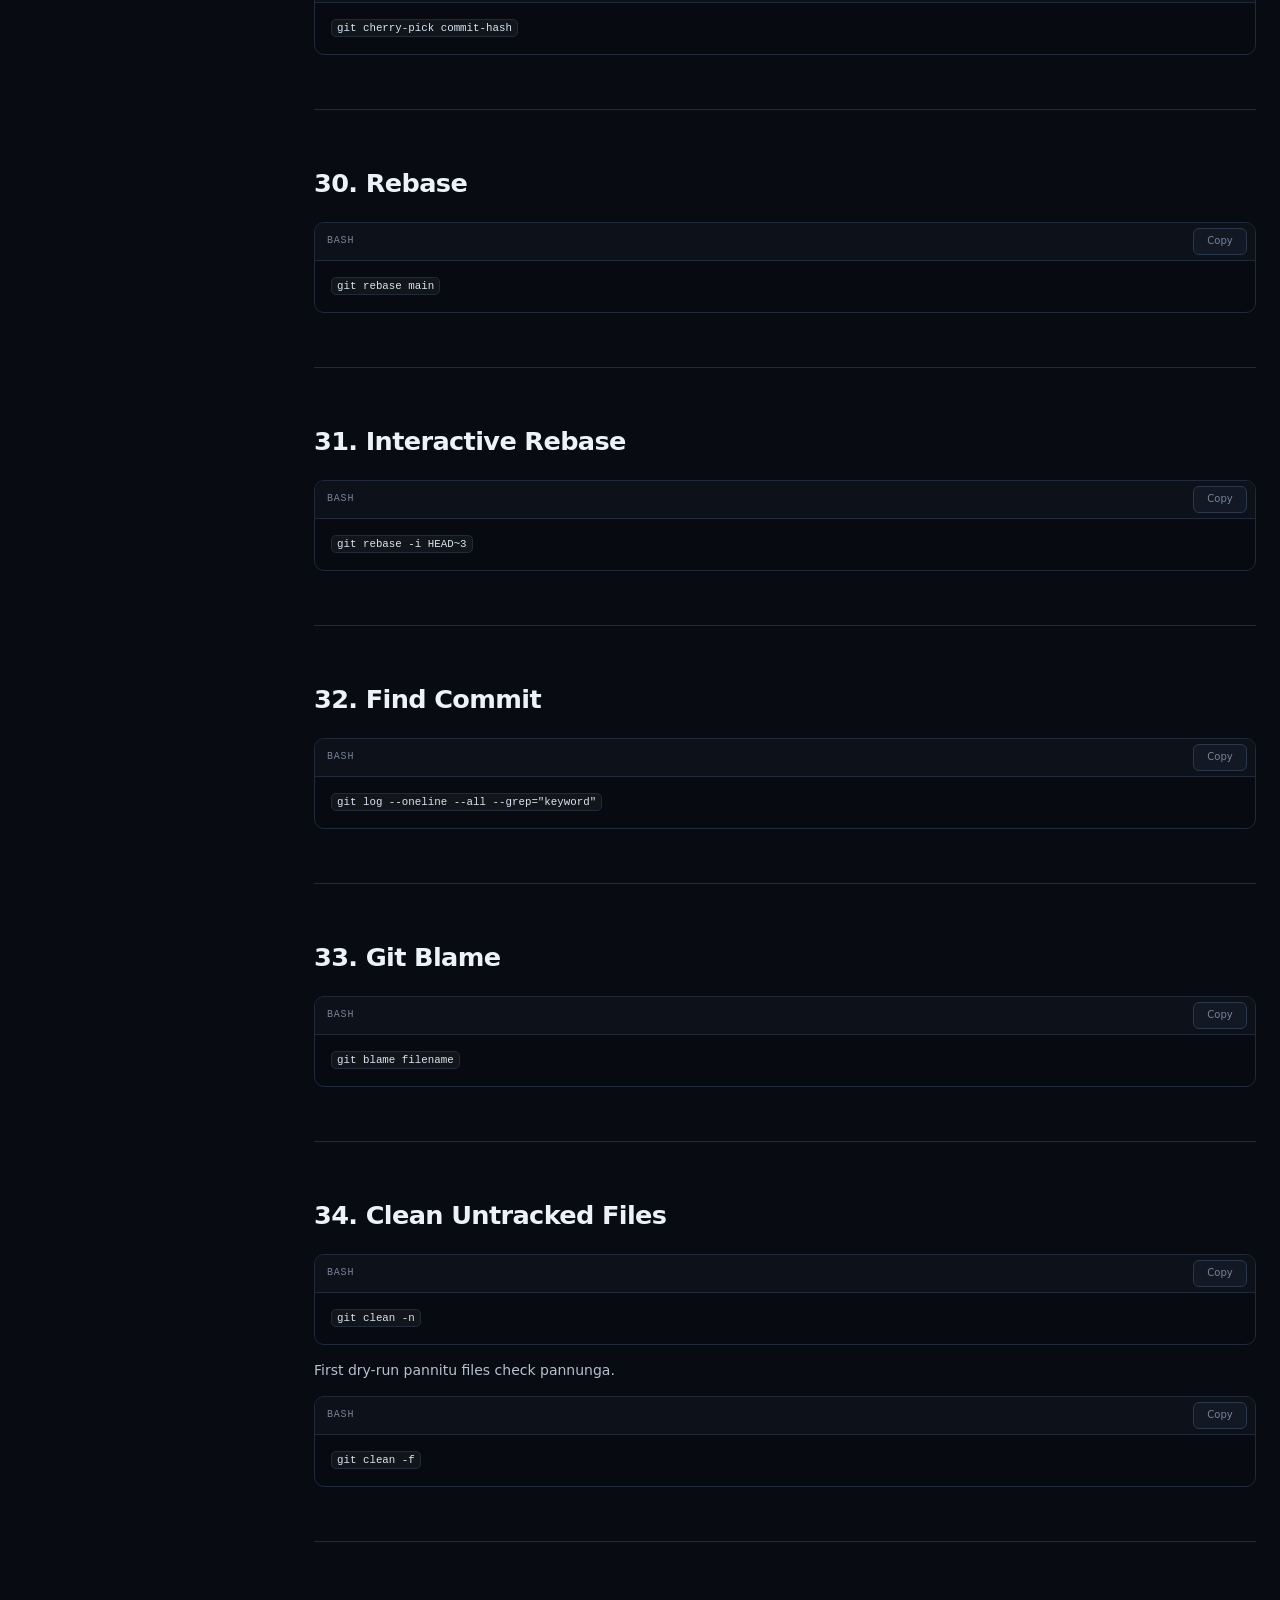
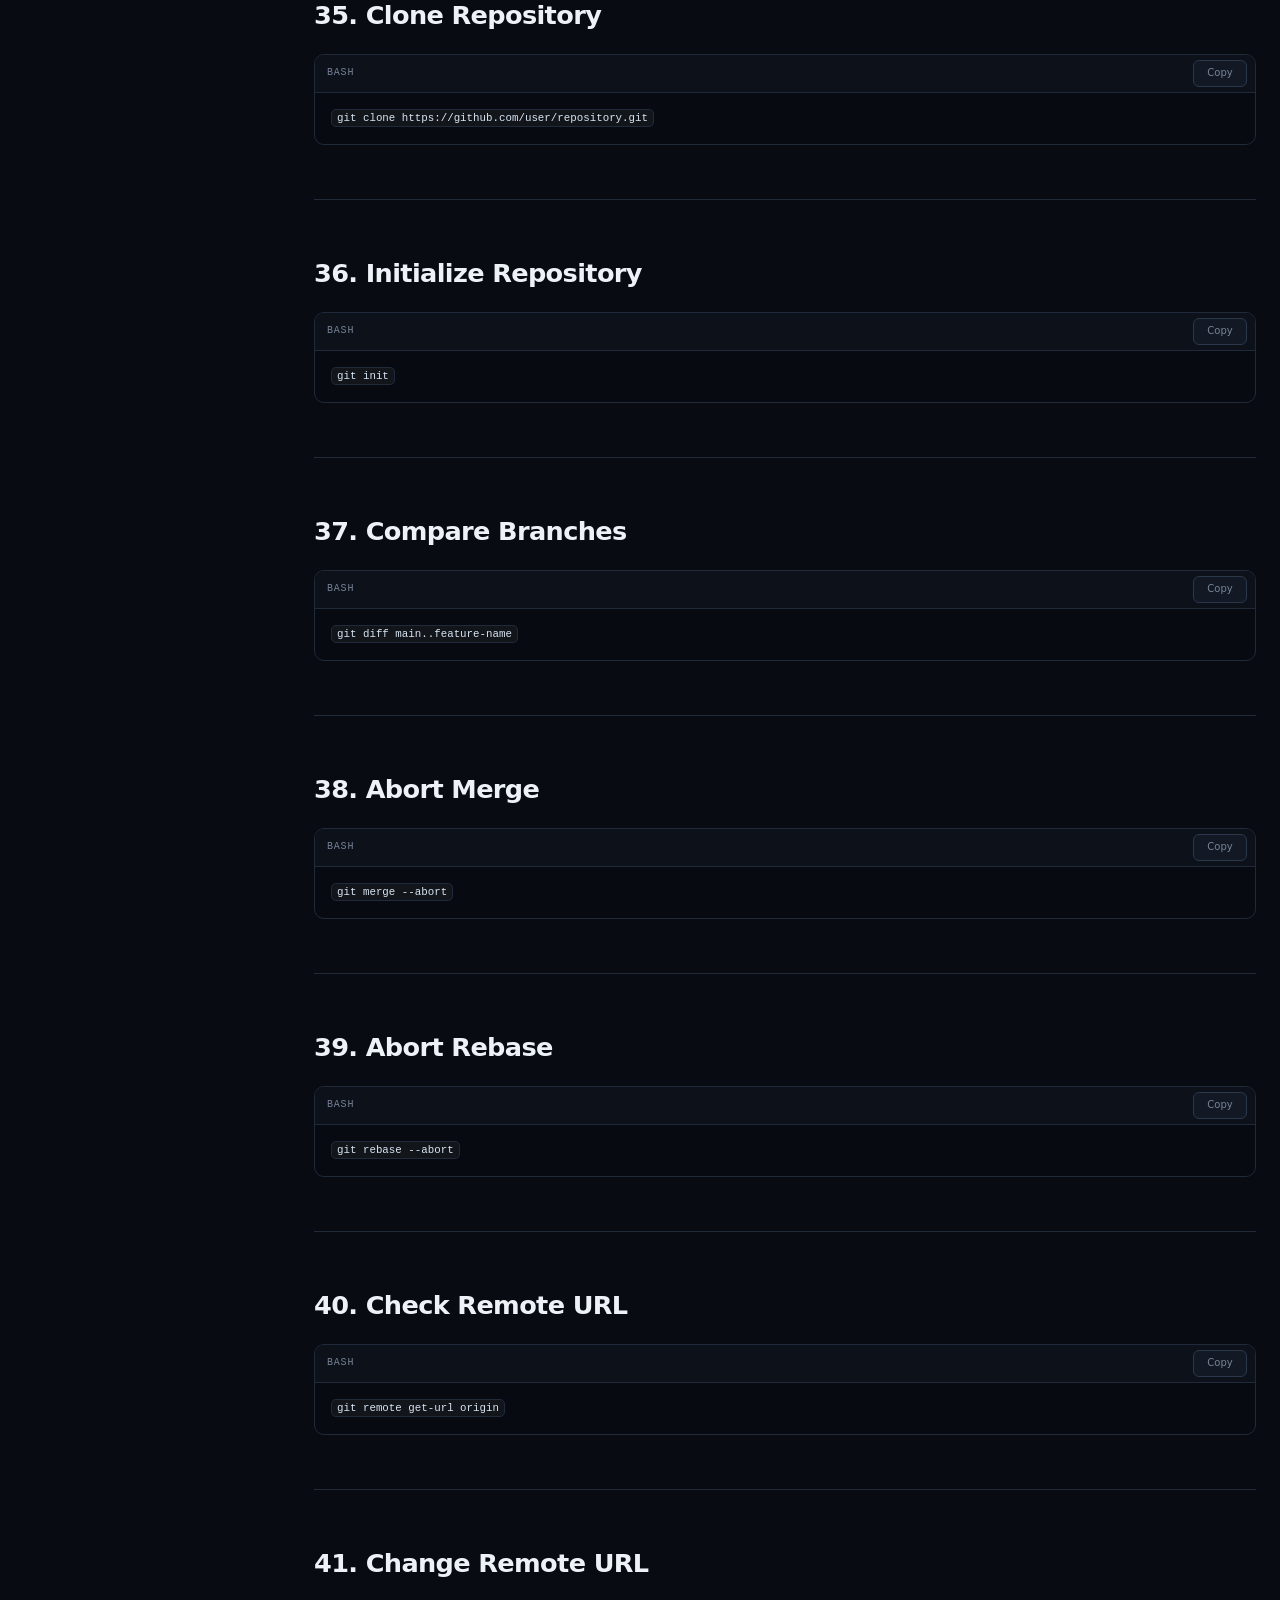
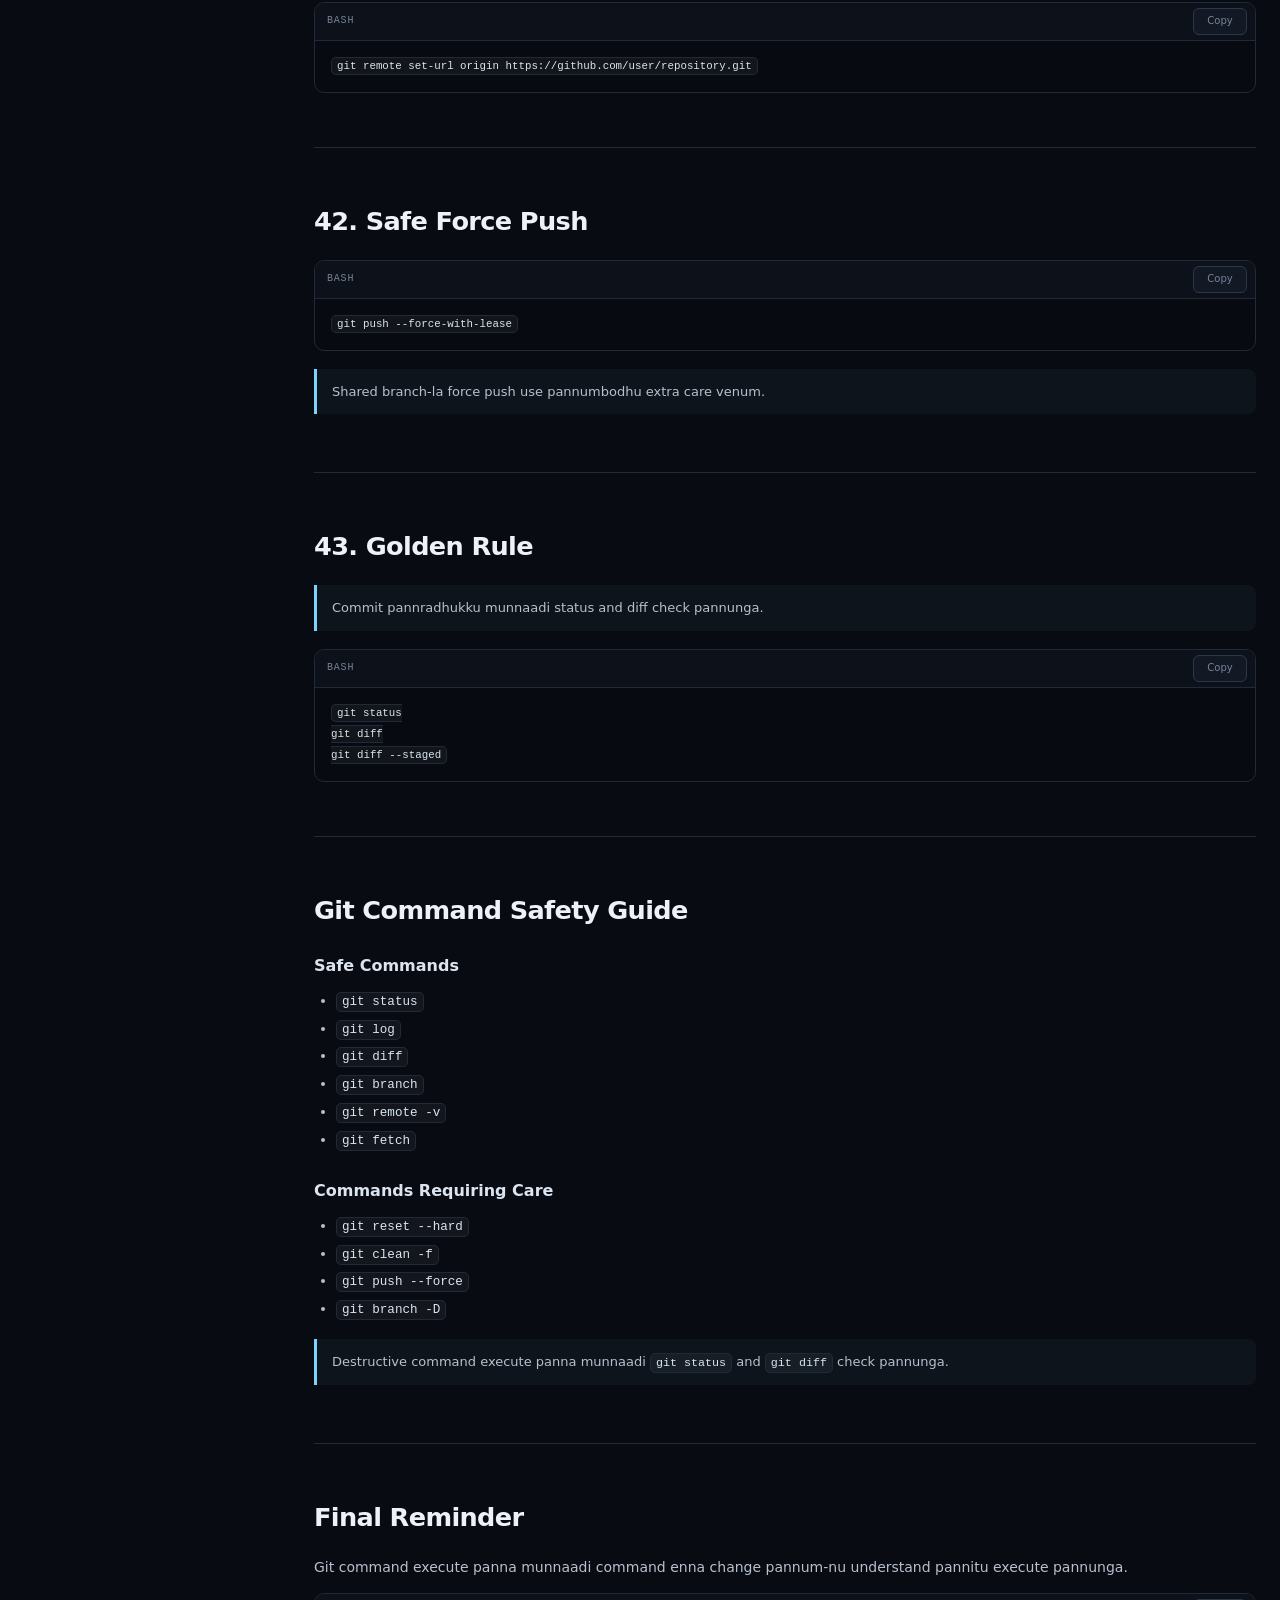
==== commit 9d1473ad: "Refactor Git reference link structure Updated the structure of the Git reference link in index.html." ====
--- a/index.html
+++ b/index.html
@@ -132,11 +132,14 @@
                         <span>Sections</span>
                     </div>
 
-                    <div>
-                        <a class="brand" href="https://github.com/GANGANATHEN/git-command" target="blank"> <strong>Git</strong>
-                        <span>Reference</span></a>
-                       
-                    </div>
+<div>
+    <a class="brand" href="https://github.com/GANGANATHEN/git-command" target="_blank">
+        <div>
+        <strong>Git</strong>
+        <span>Reference</span>
+            </div>
+    </a>
+</div>
 
                 </div>
 
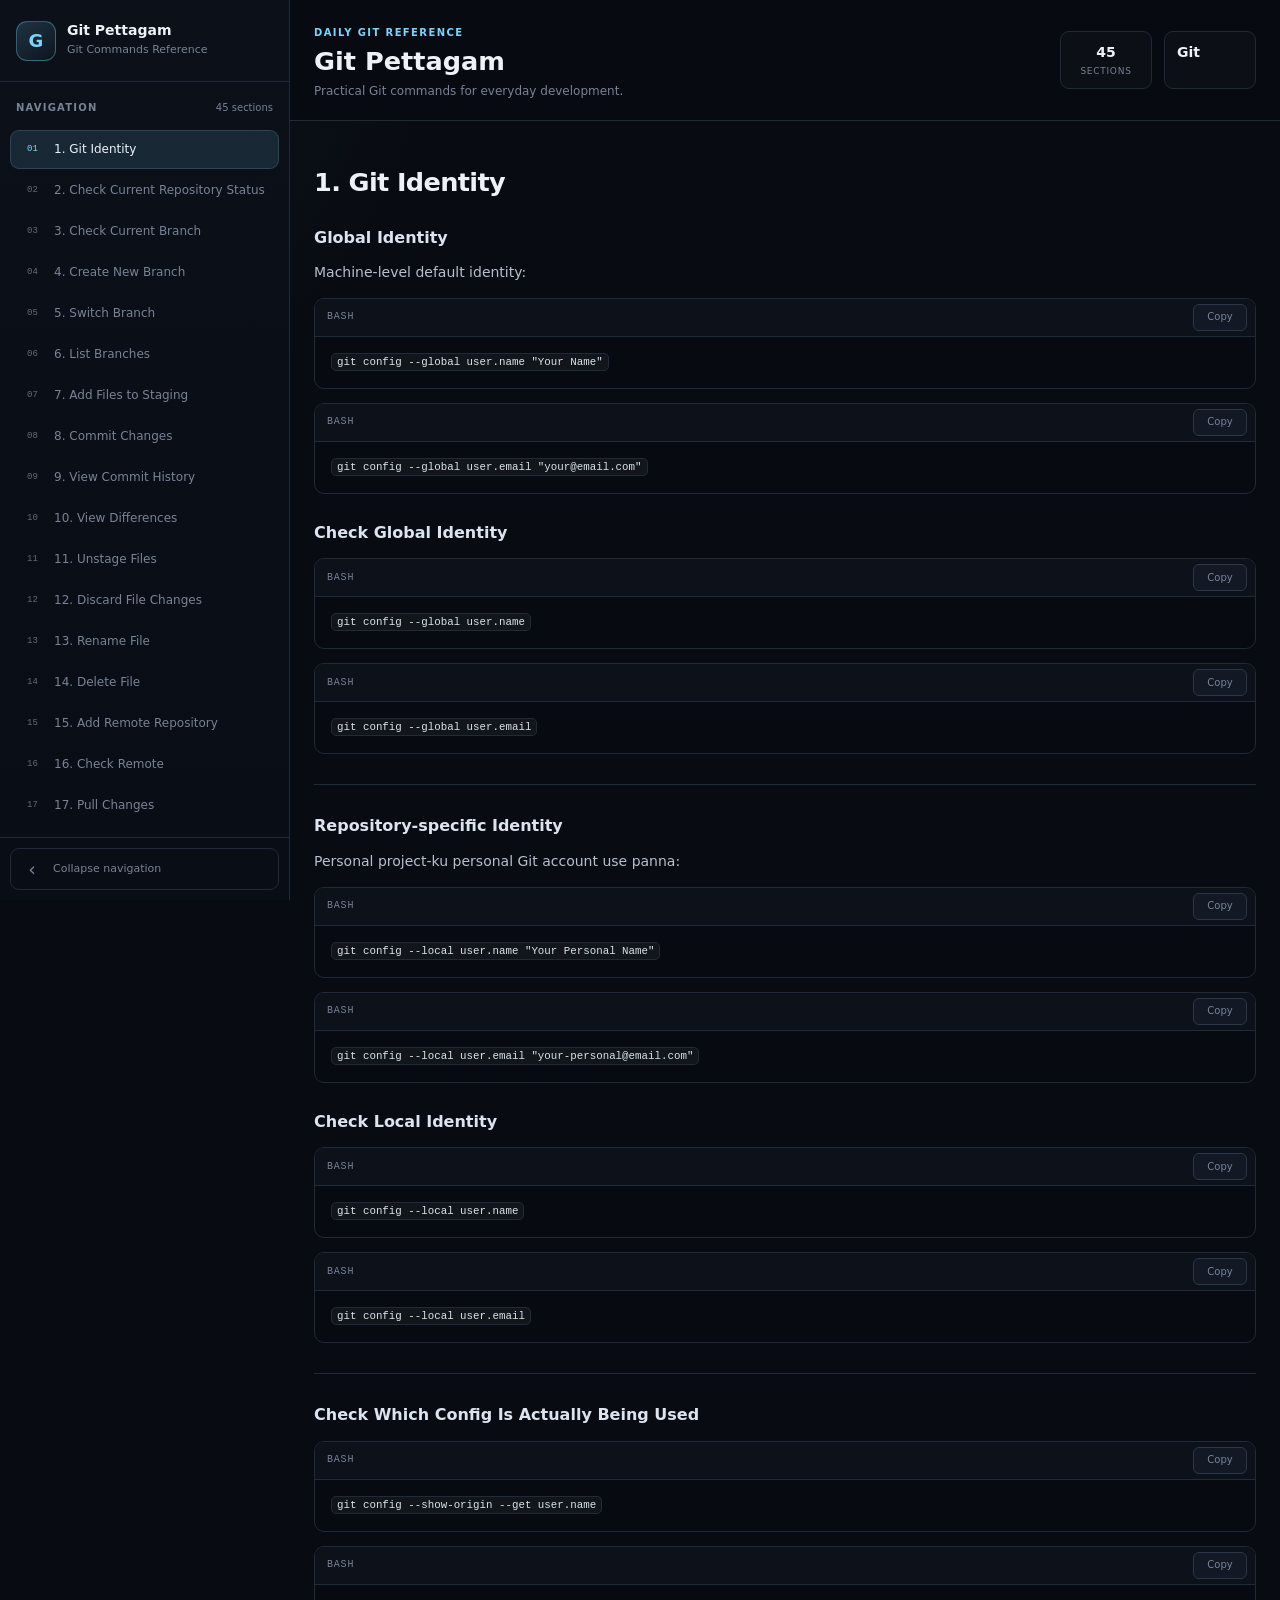
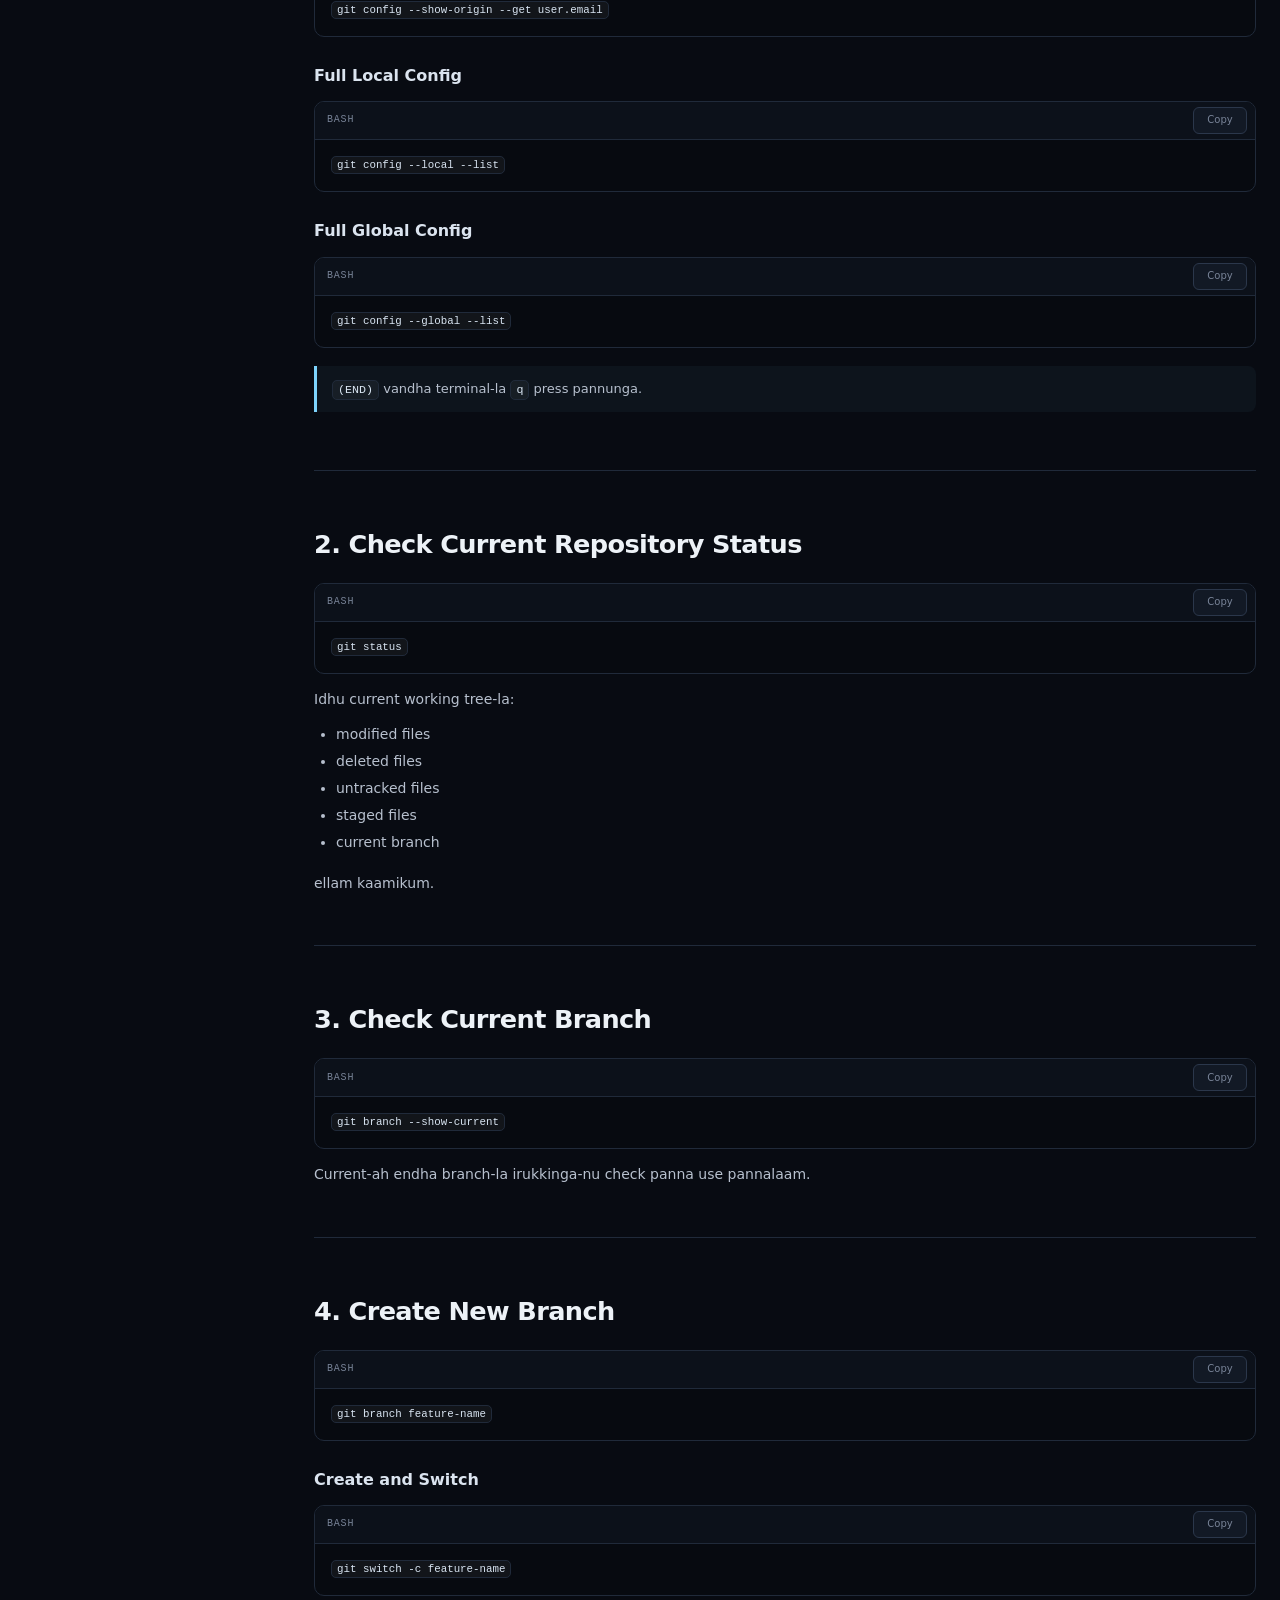
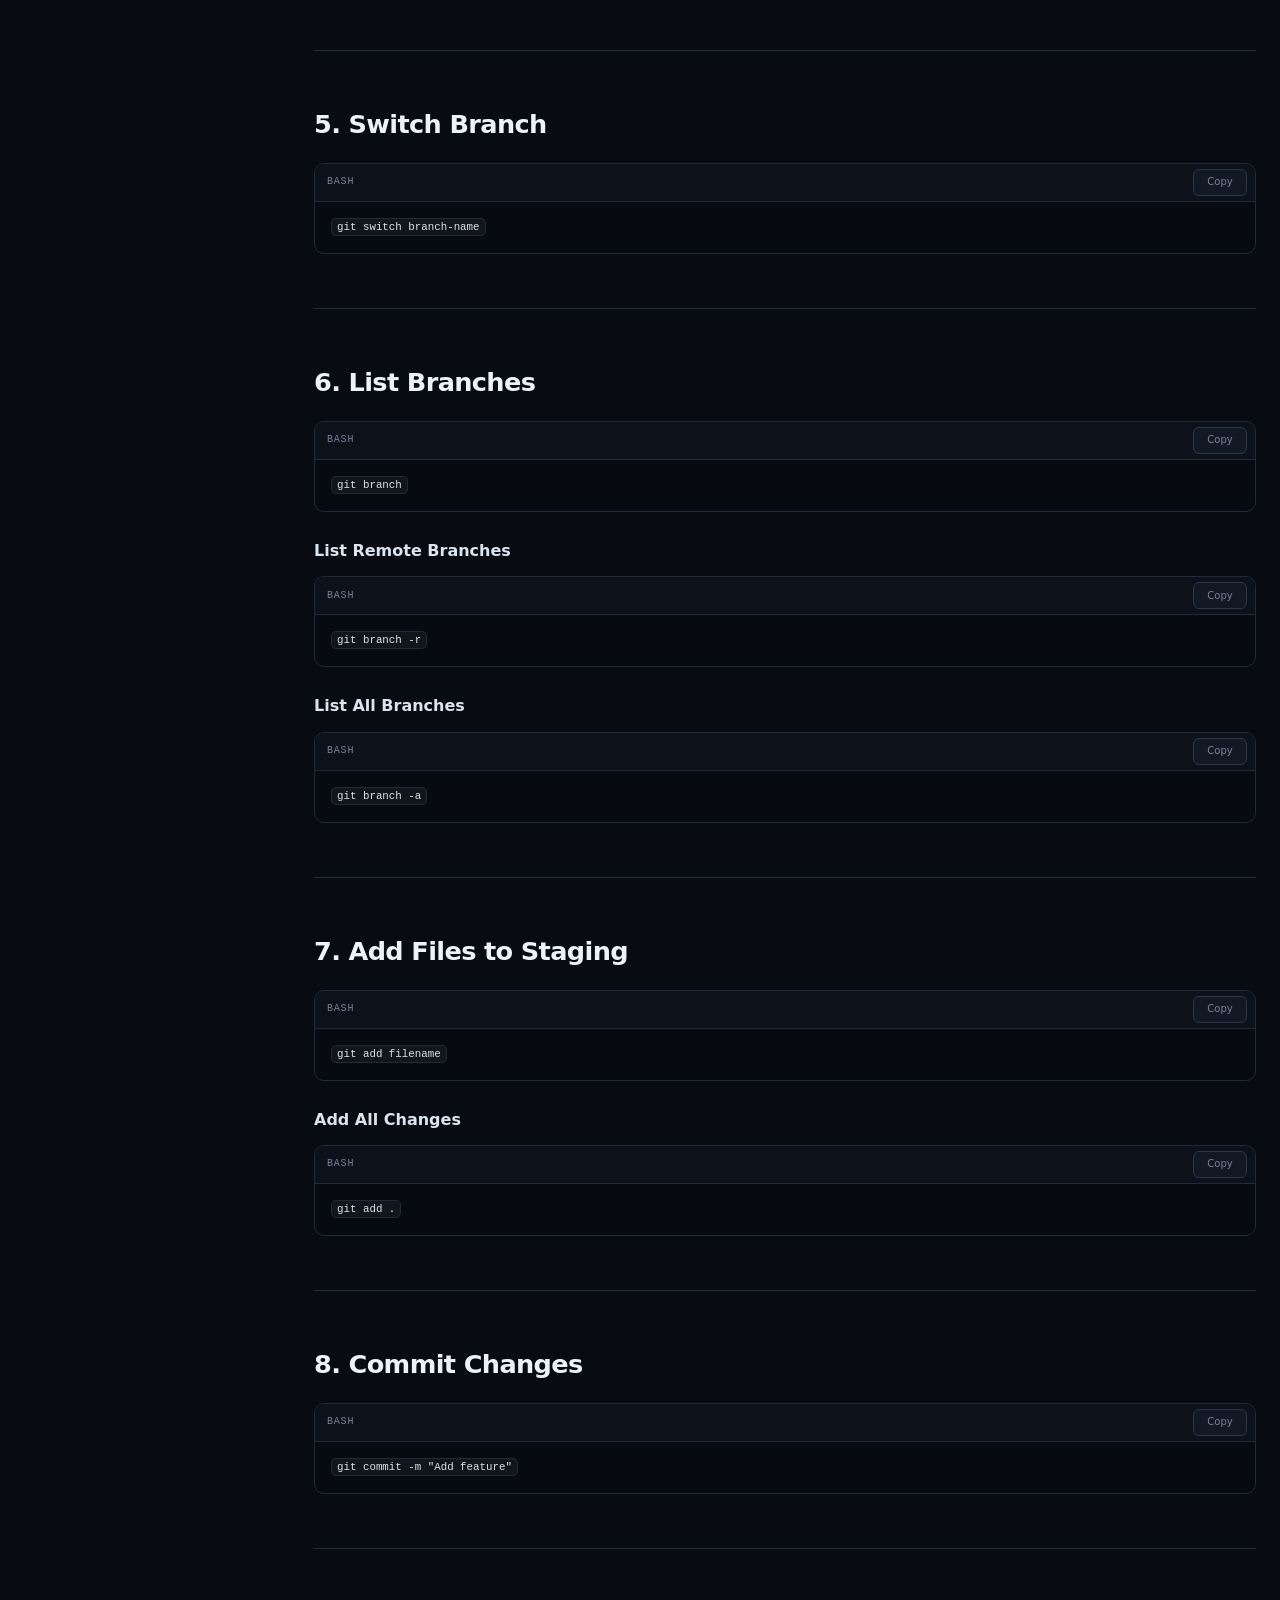
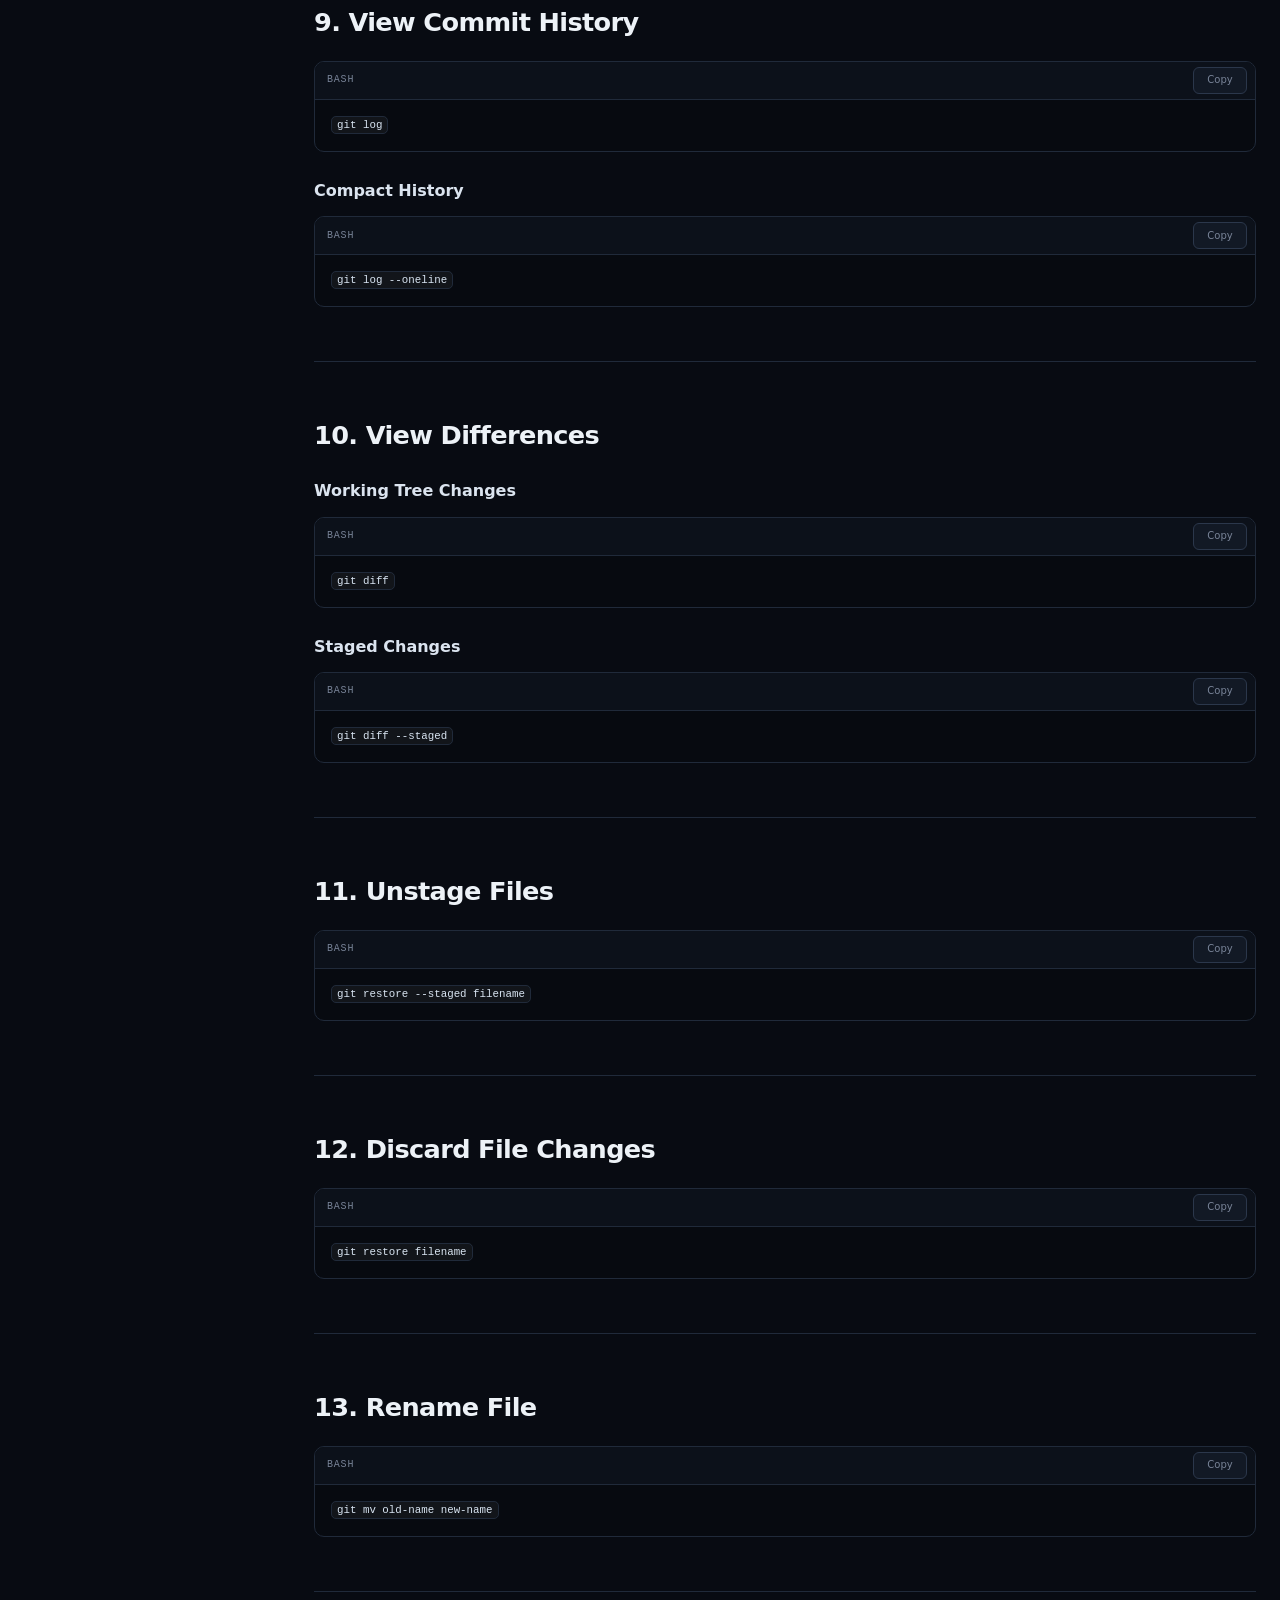
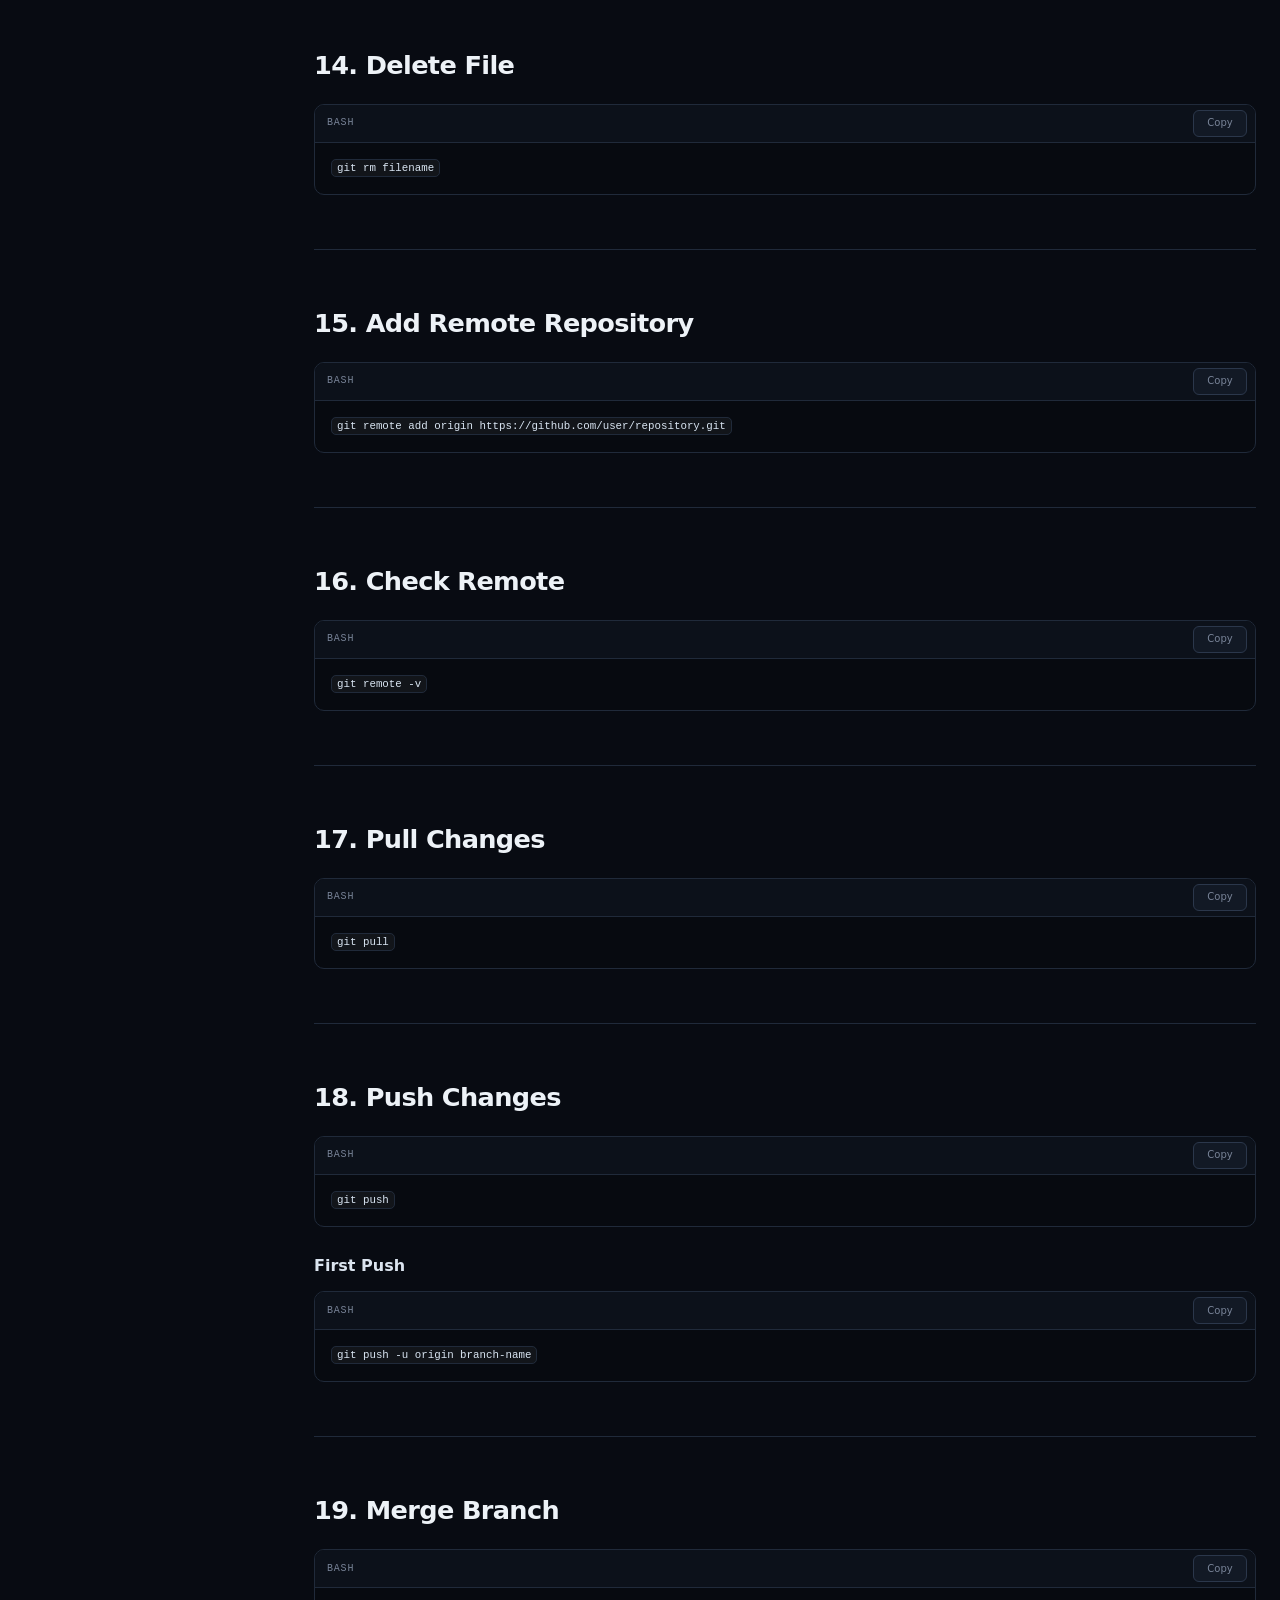
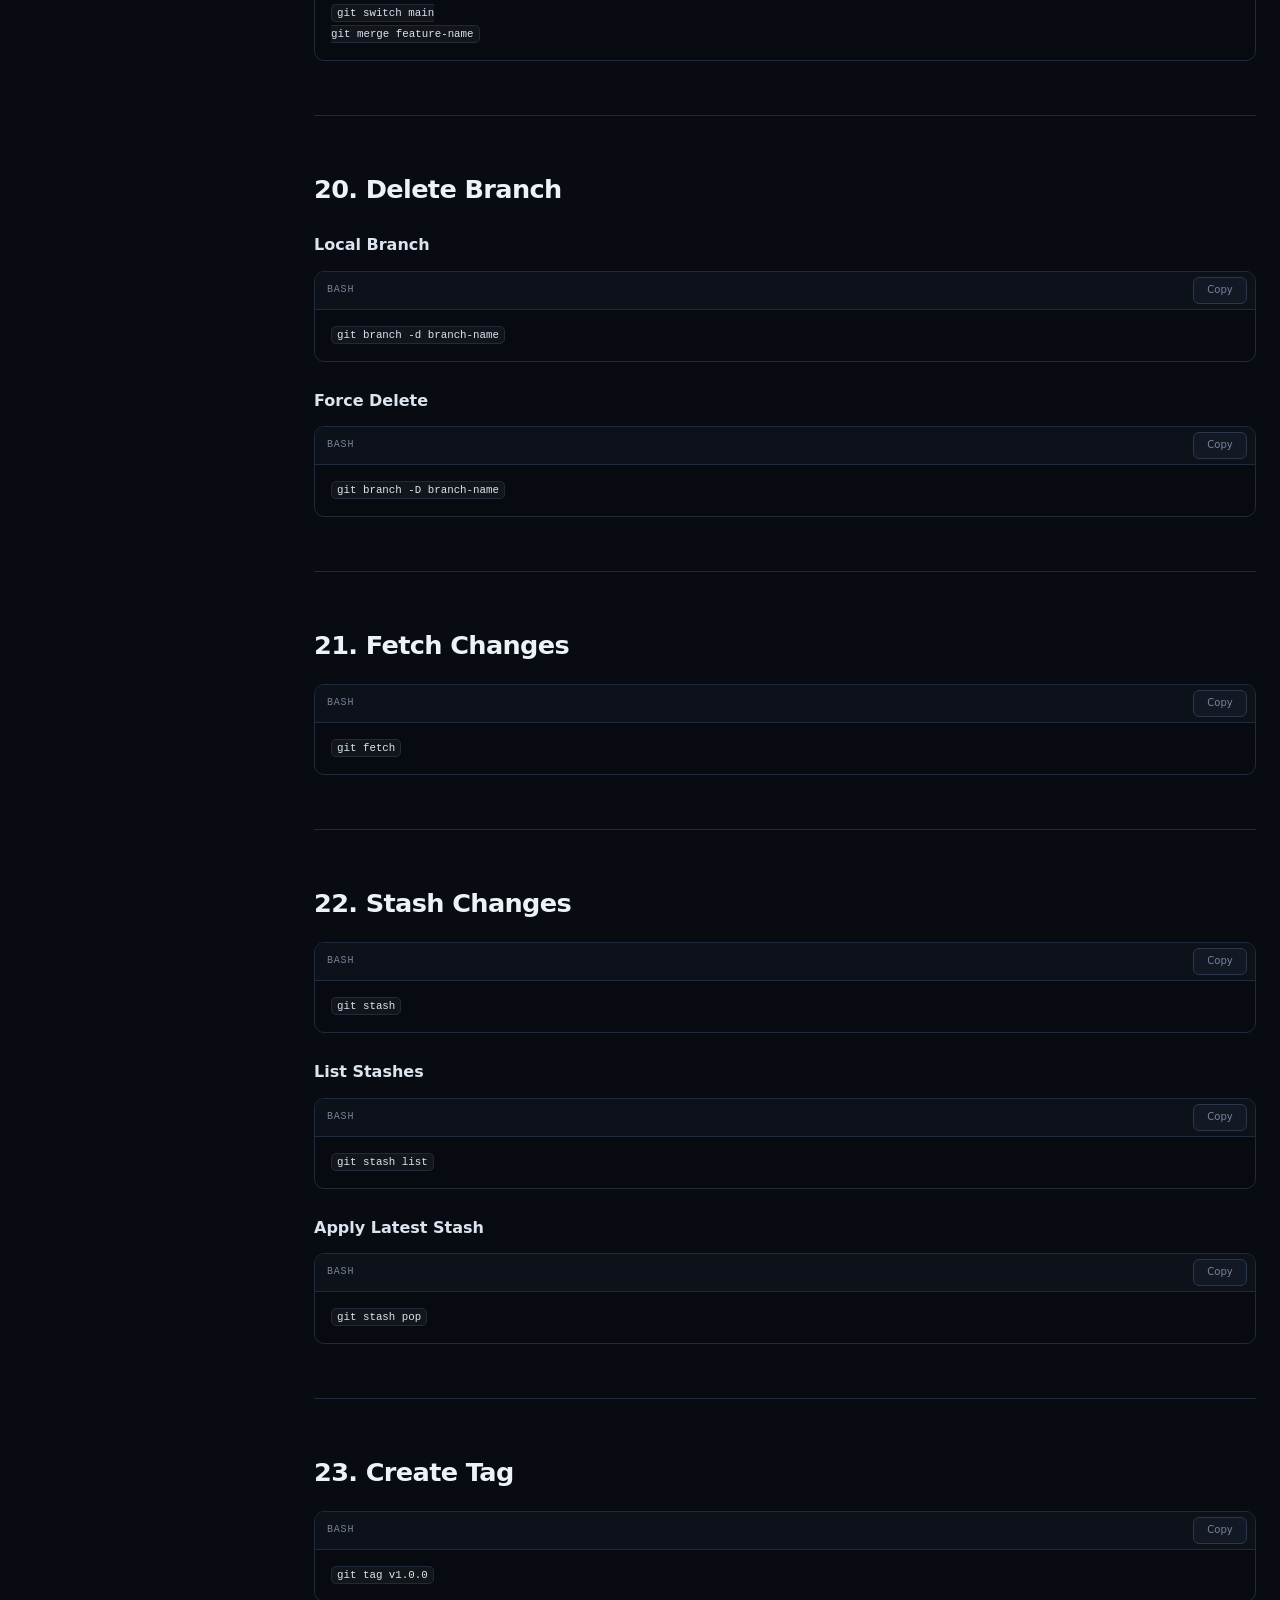
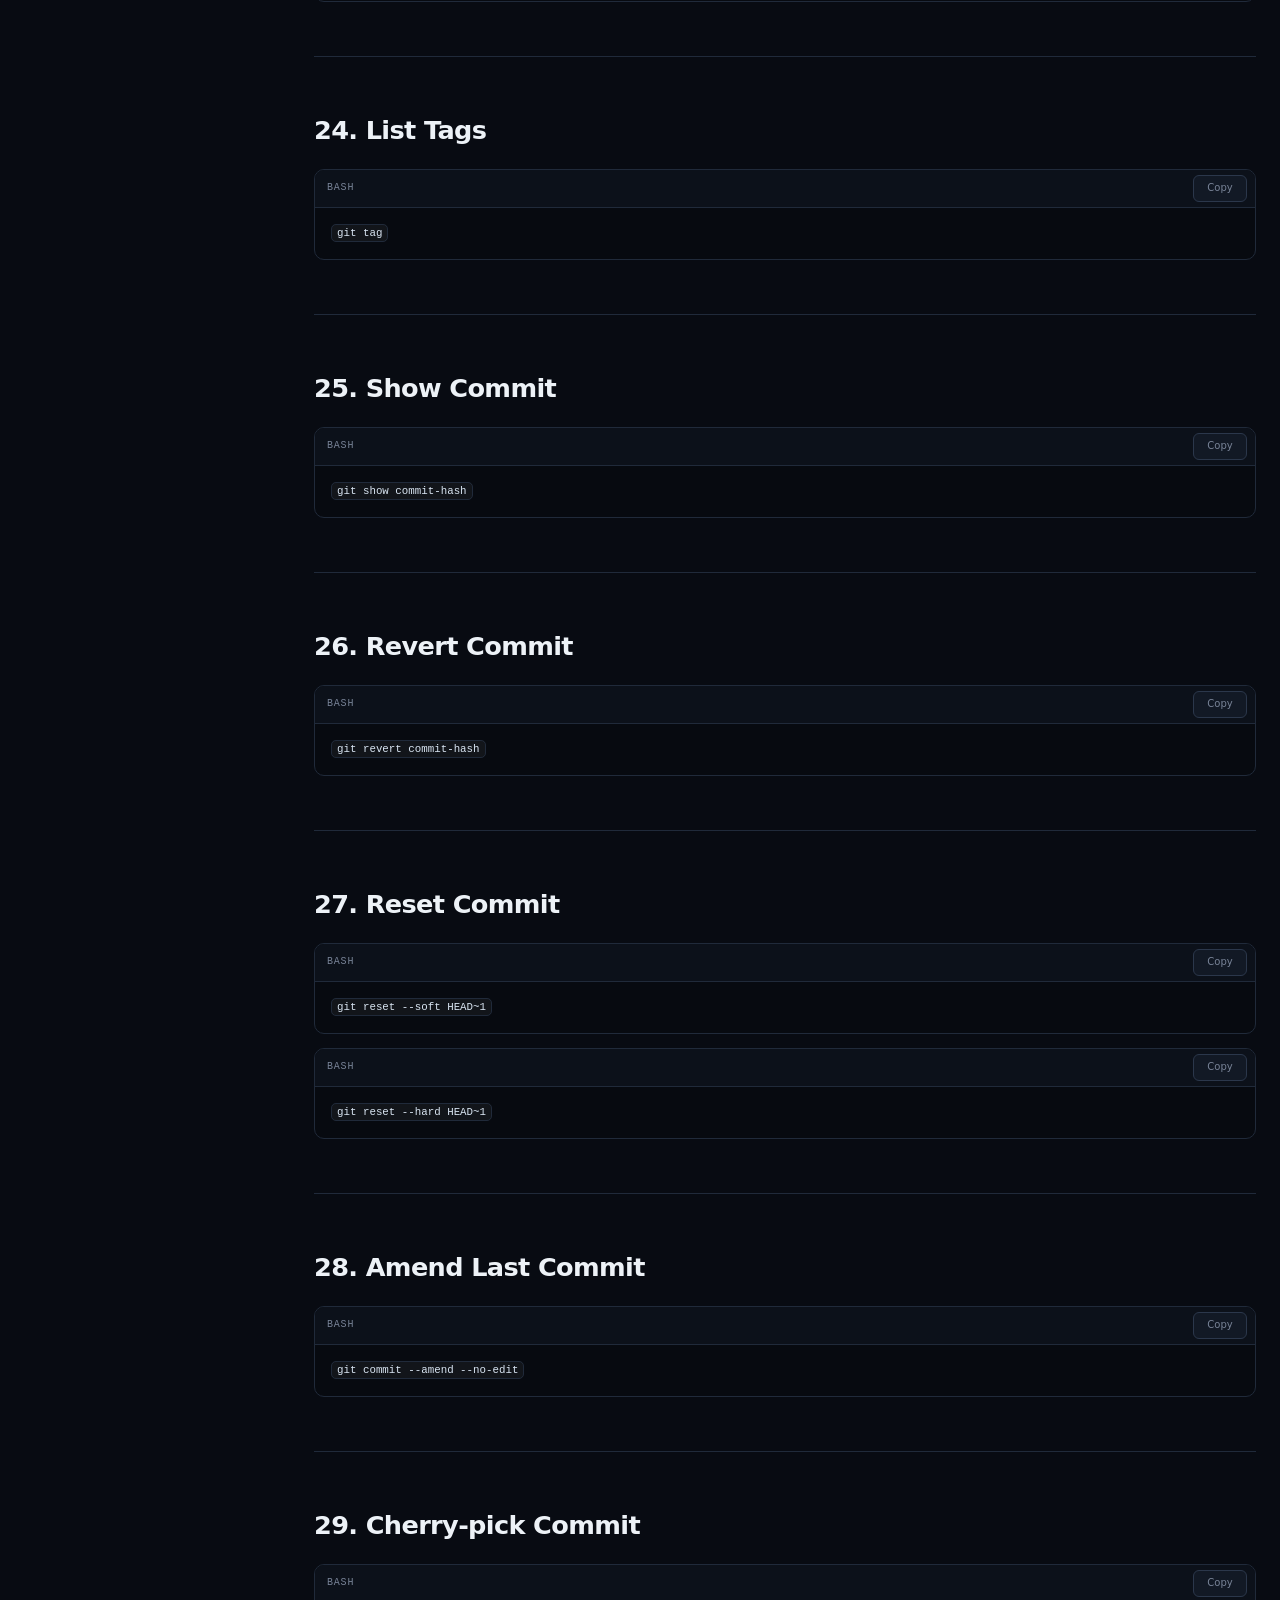
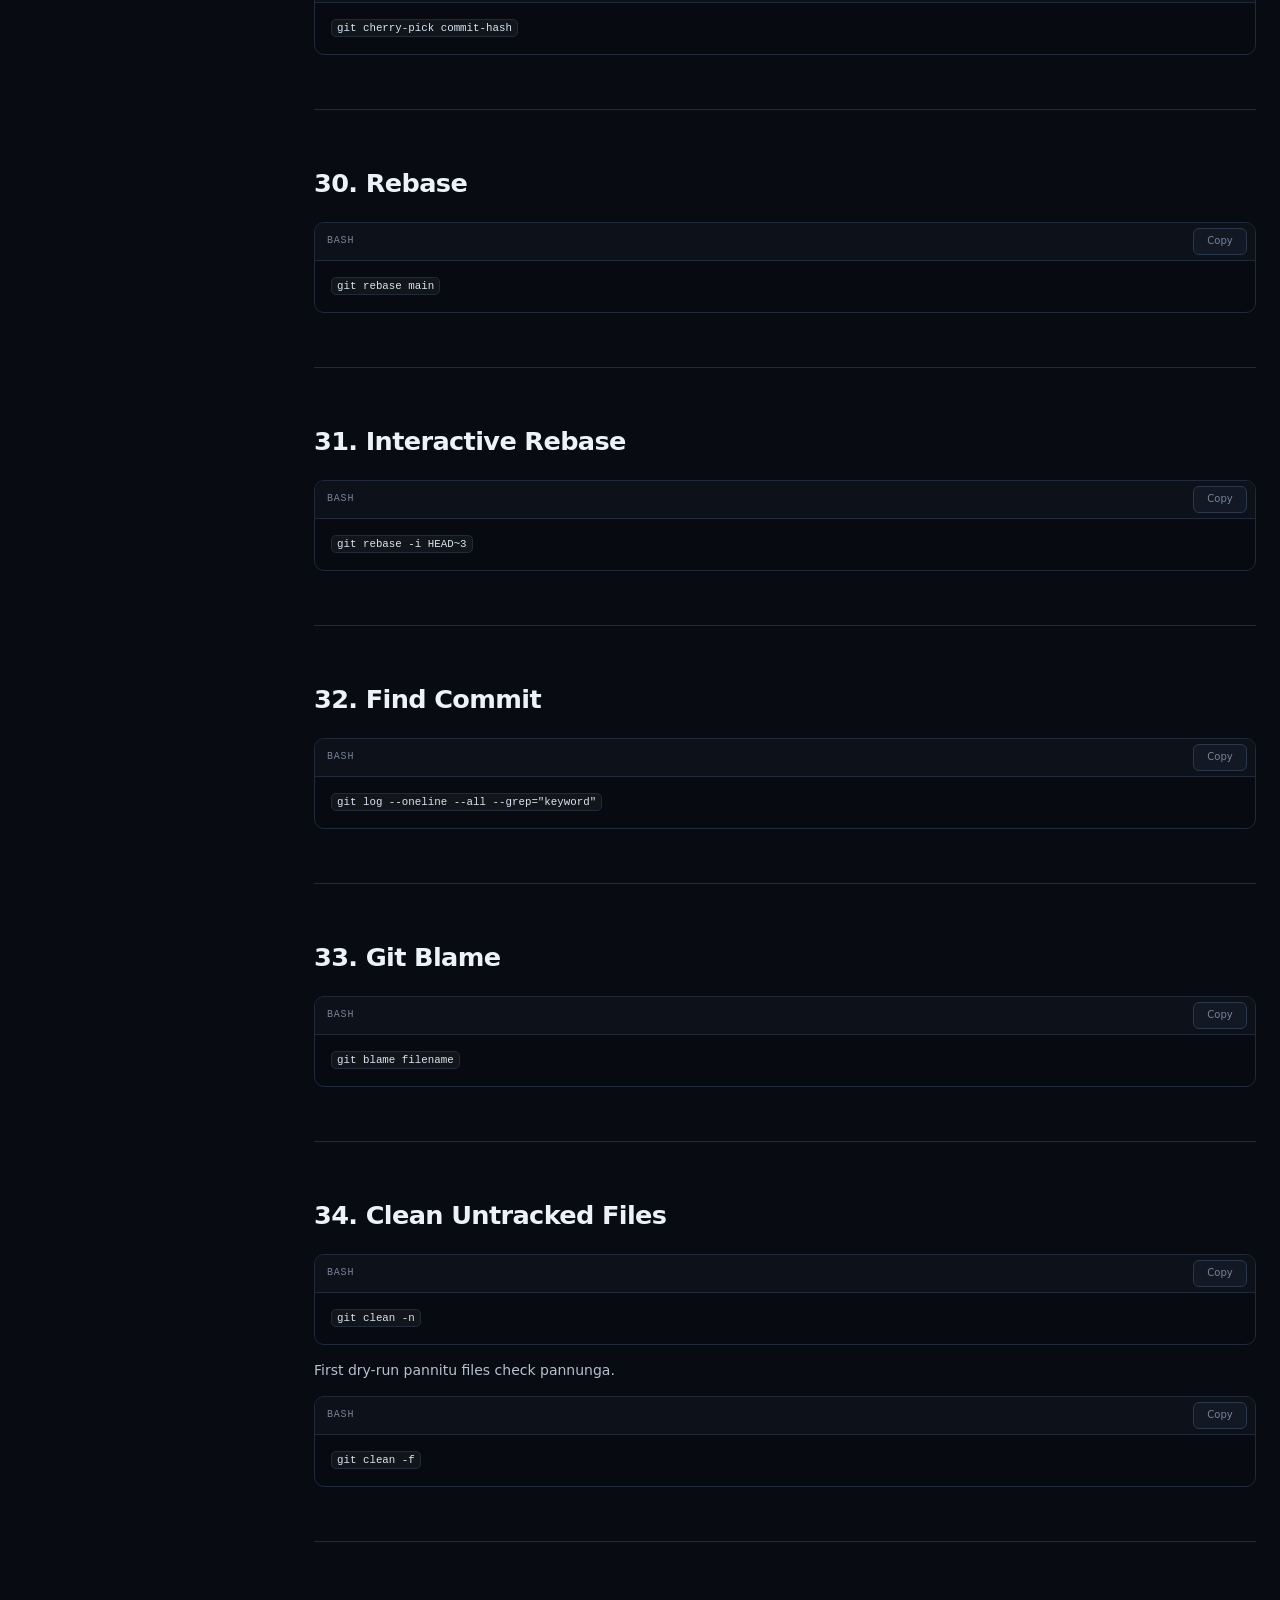
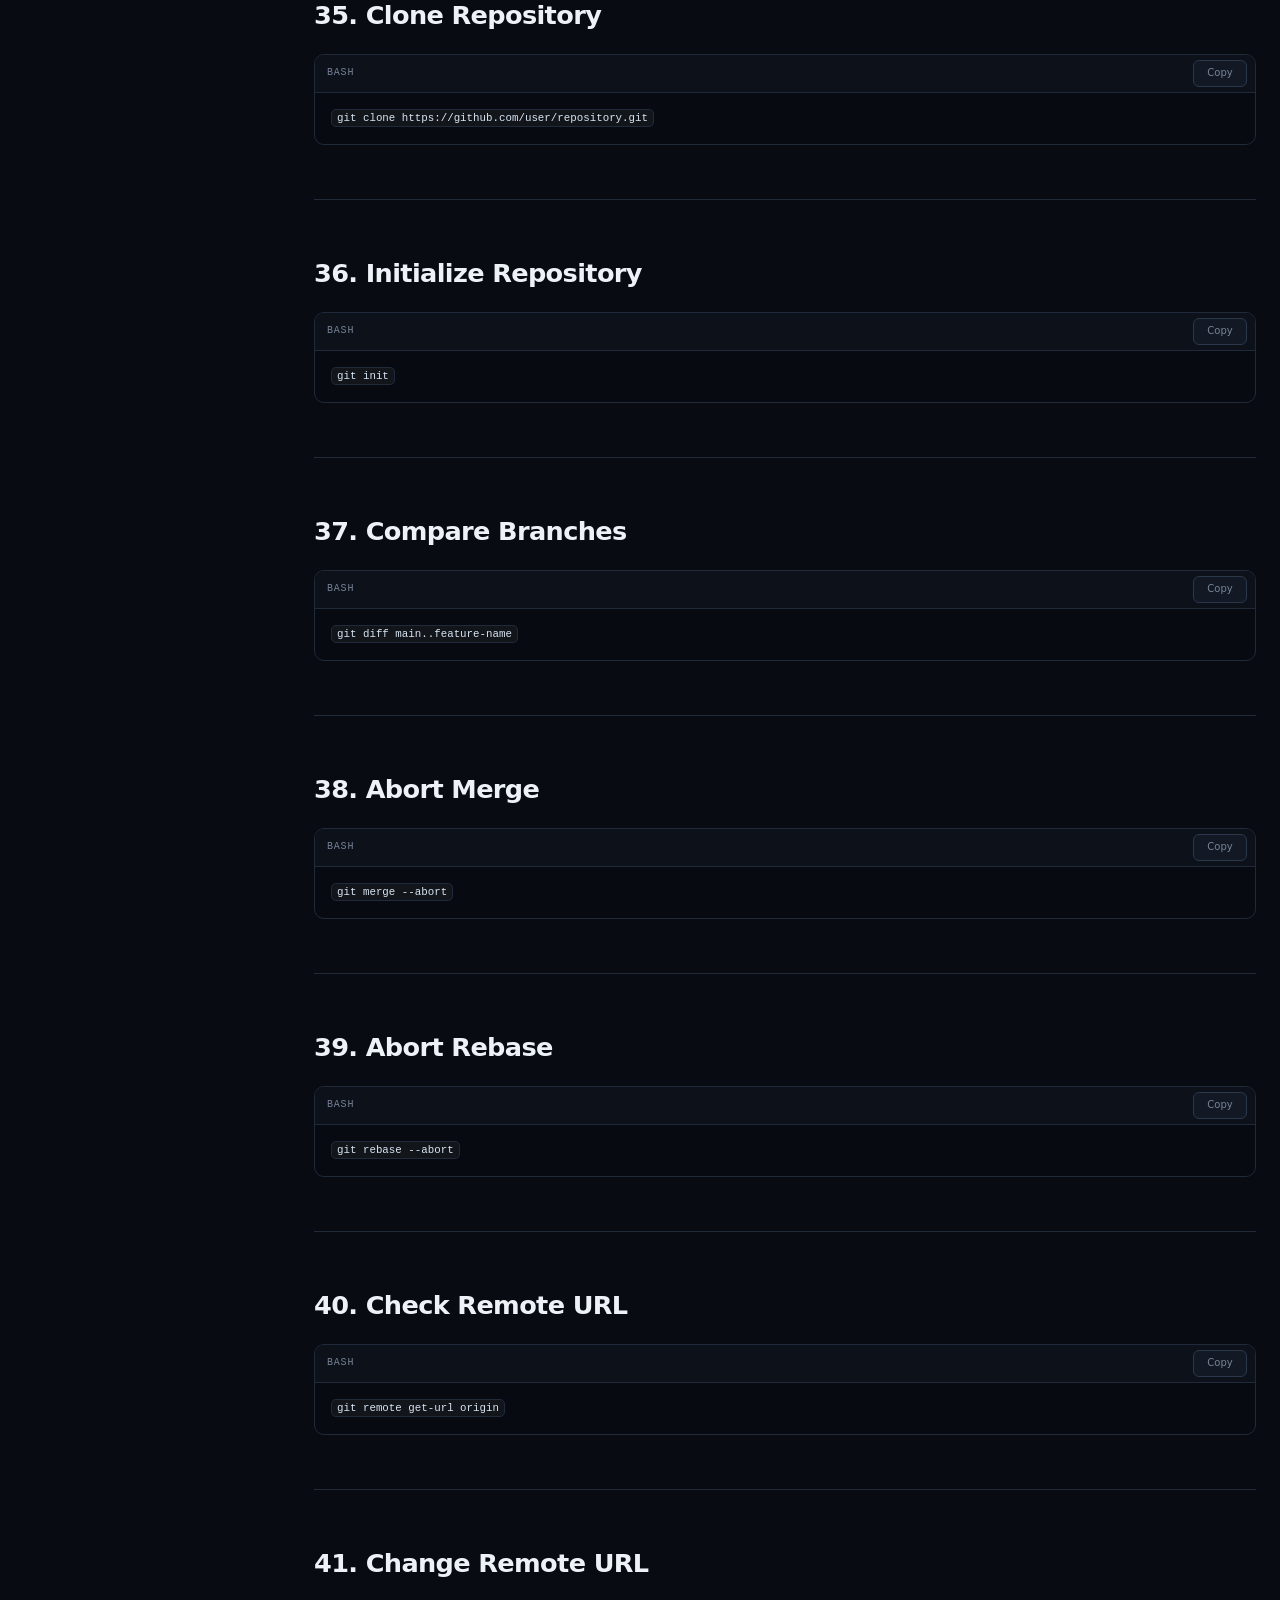
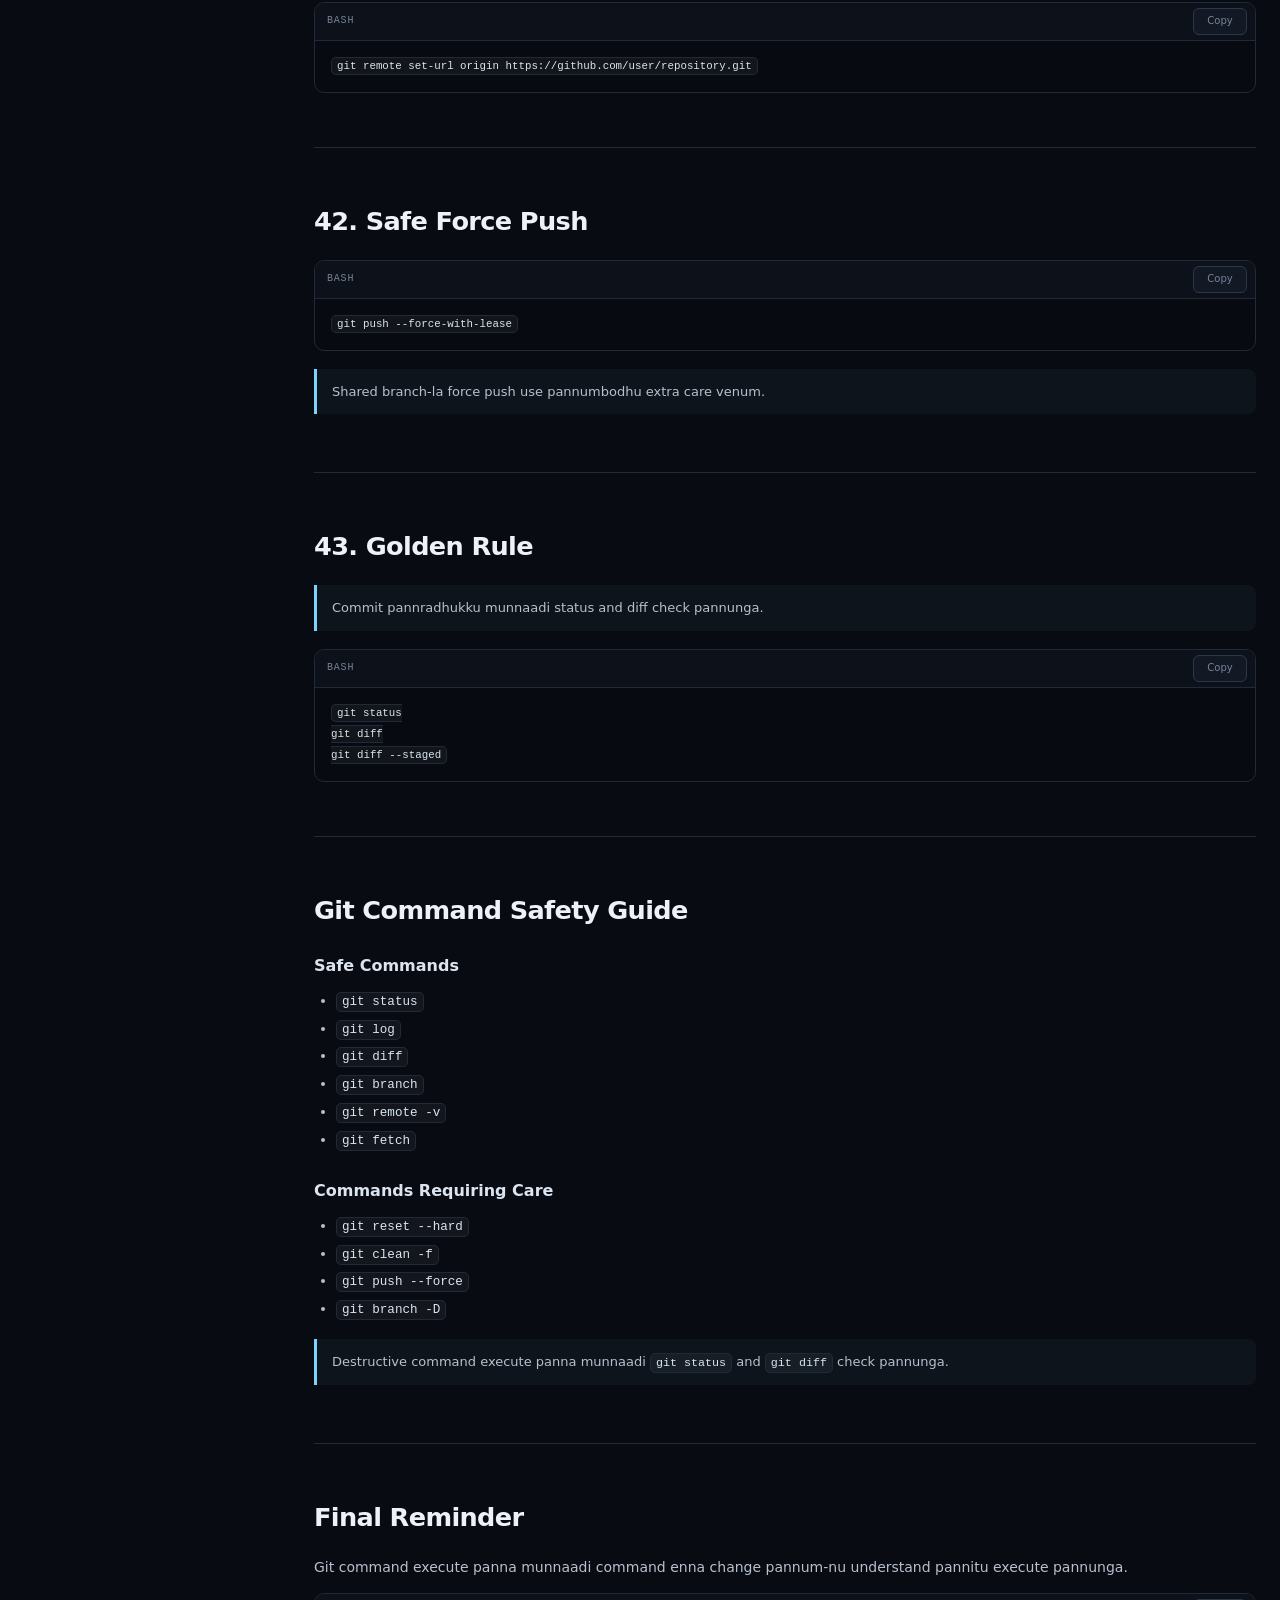
==== commit 9465826c: "Clean up brand link structure in index.html Removed unnecessary div elements from the brand link." ====
--- a/index.html
+++ b/index.html
@@ -134,10 +134,7 @@
 
 <div>
     <a class="brand" href="https://github.com/GANGANATHEN/git-command" target="_blank">
-        <div>
         <strong>Git</strong>
-        <span>Reference</span>
-            </div>
     </a>
 </div>
 
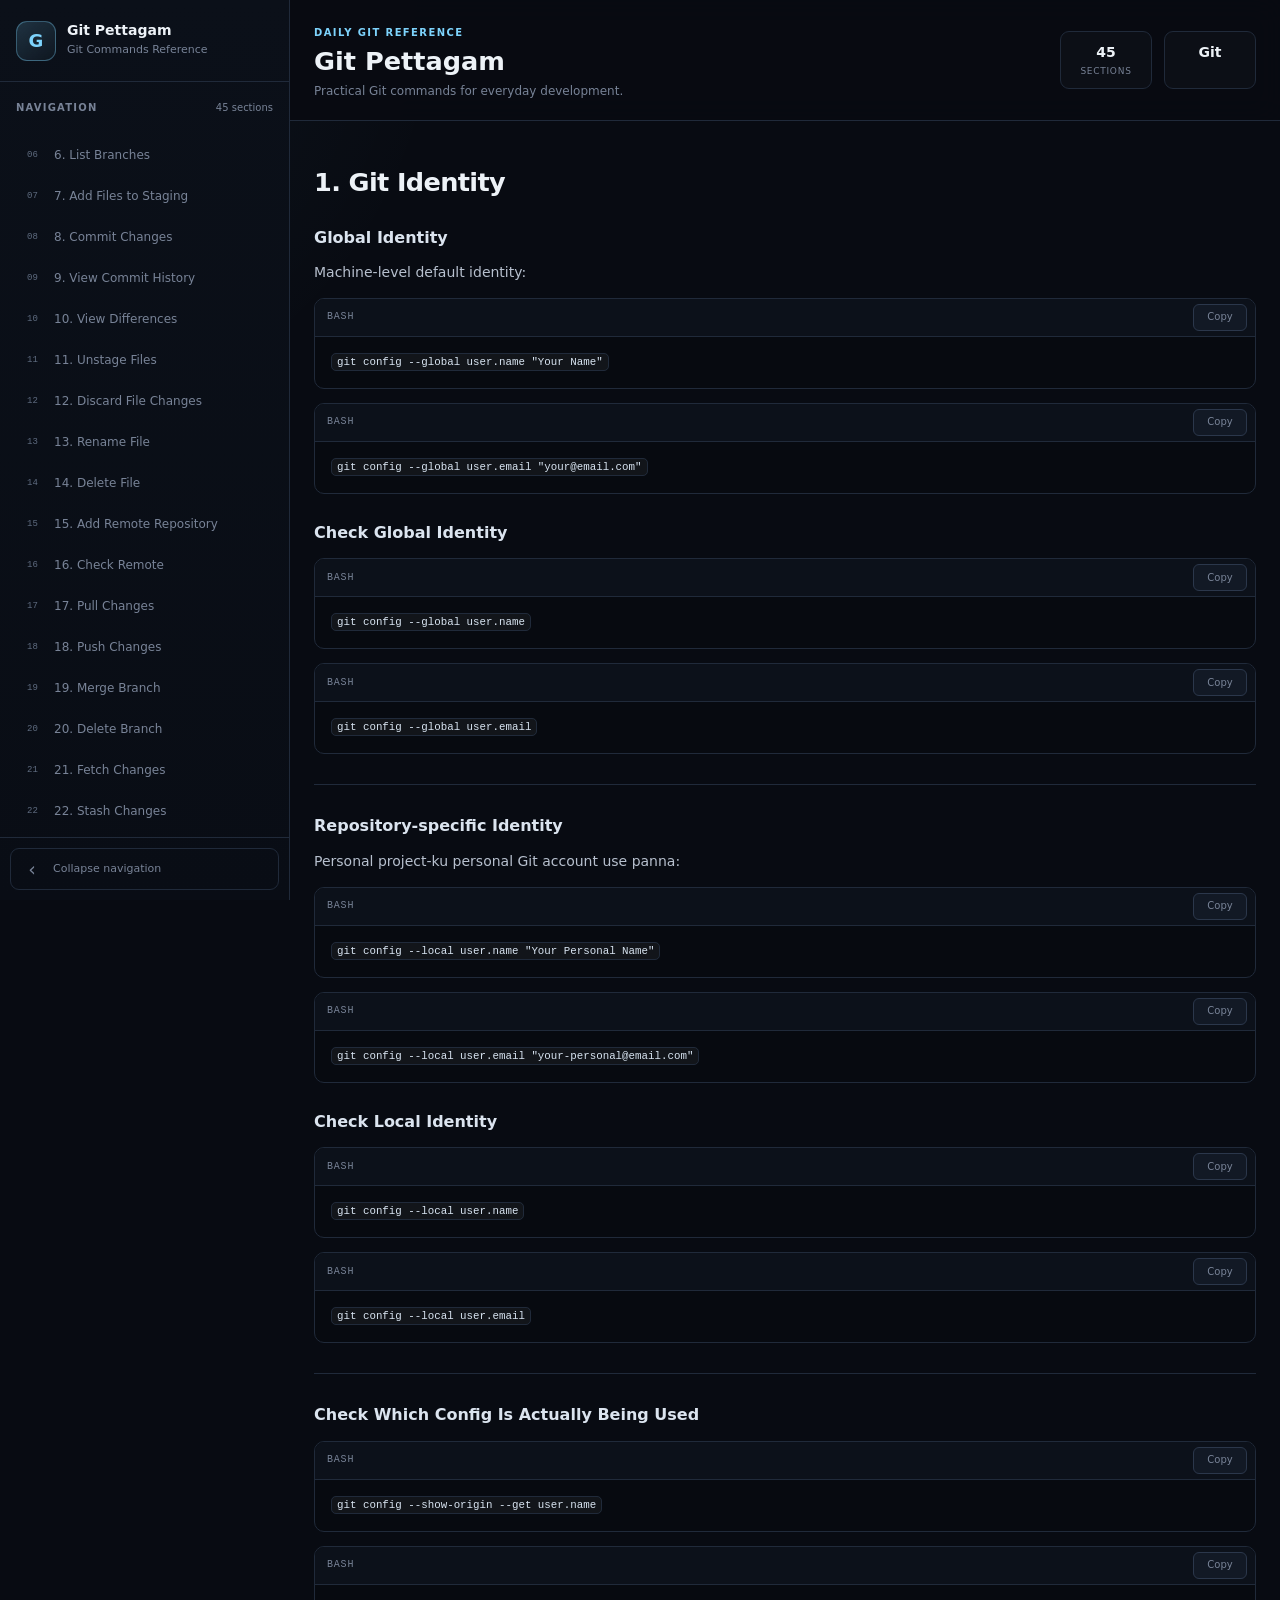
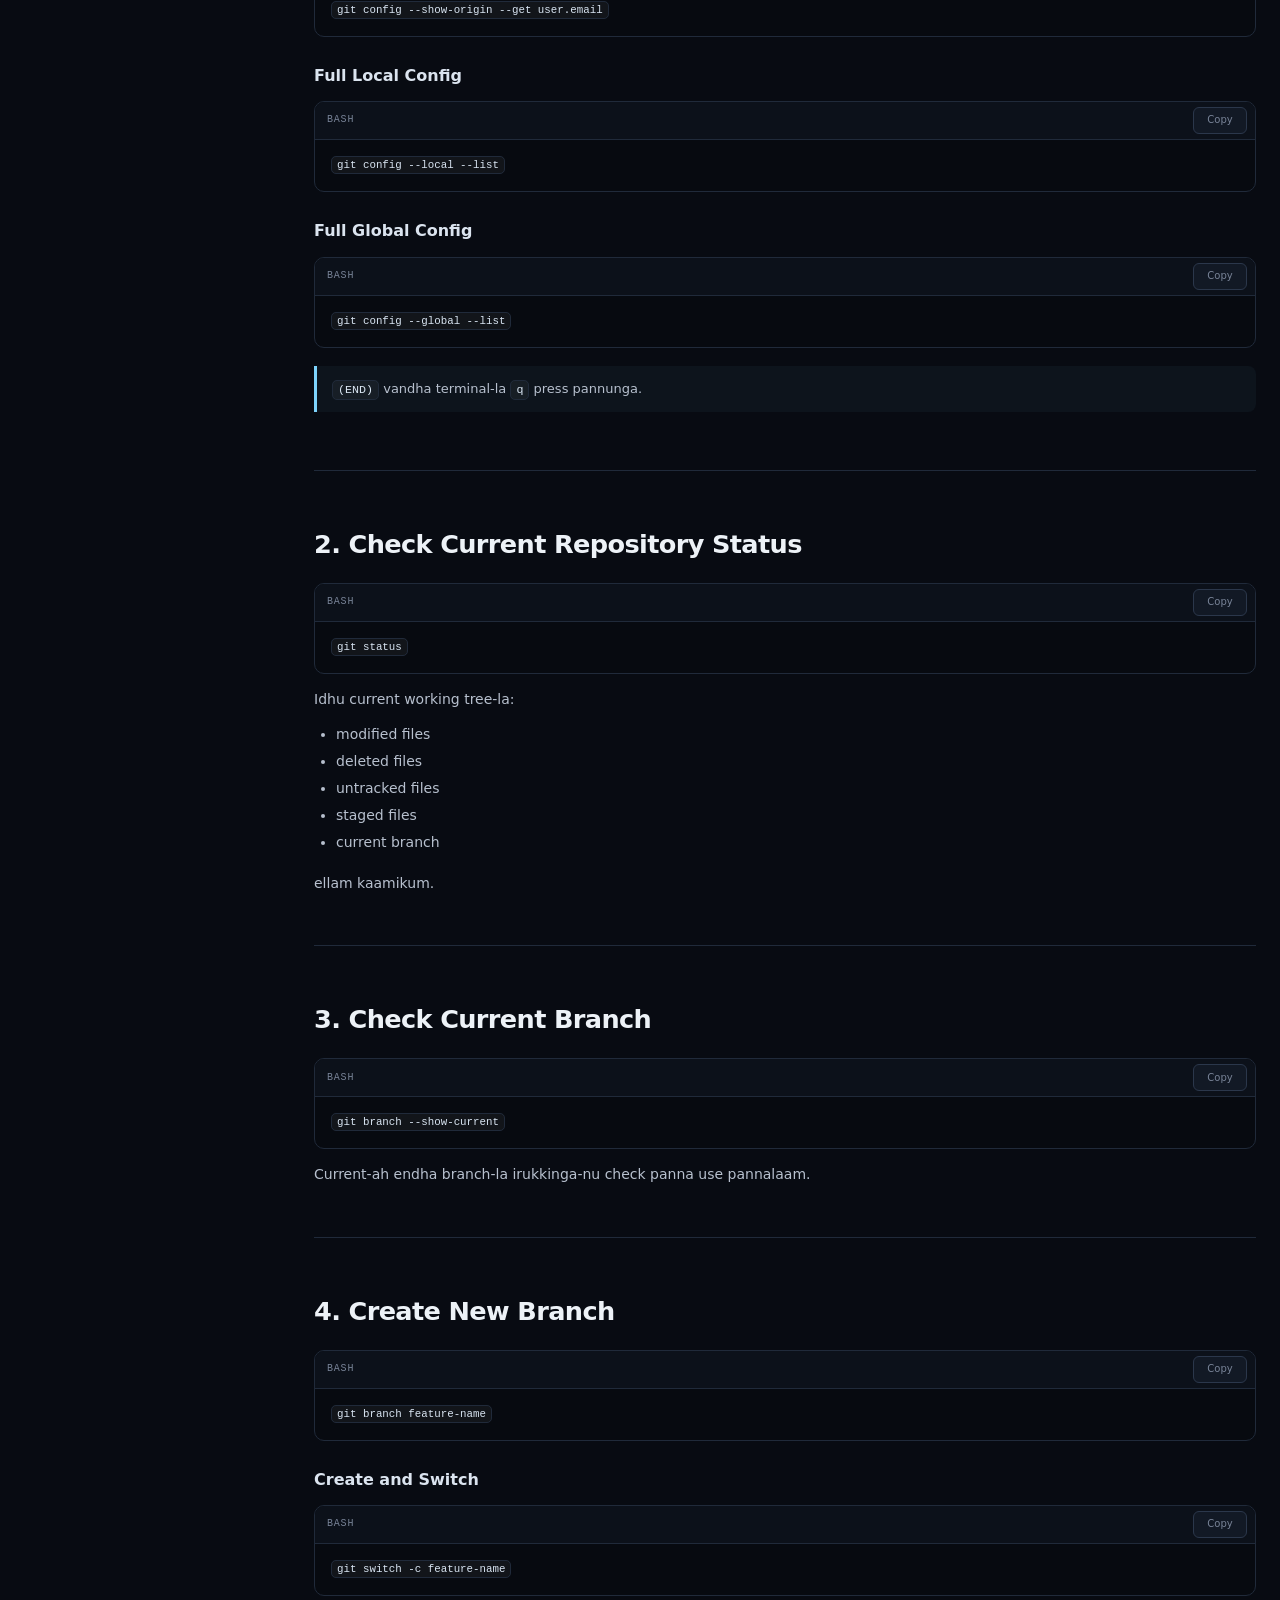
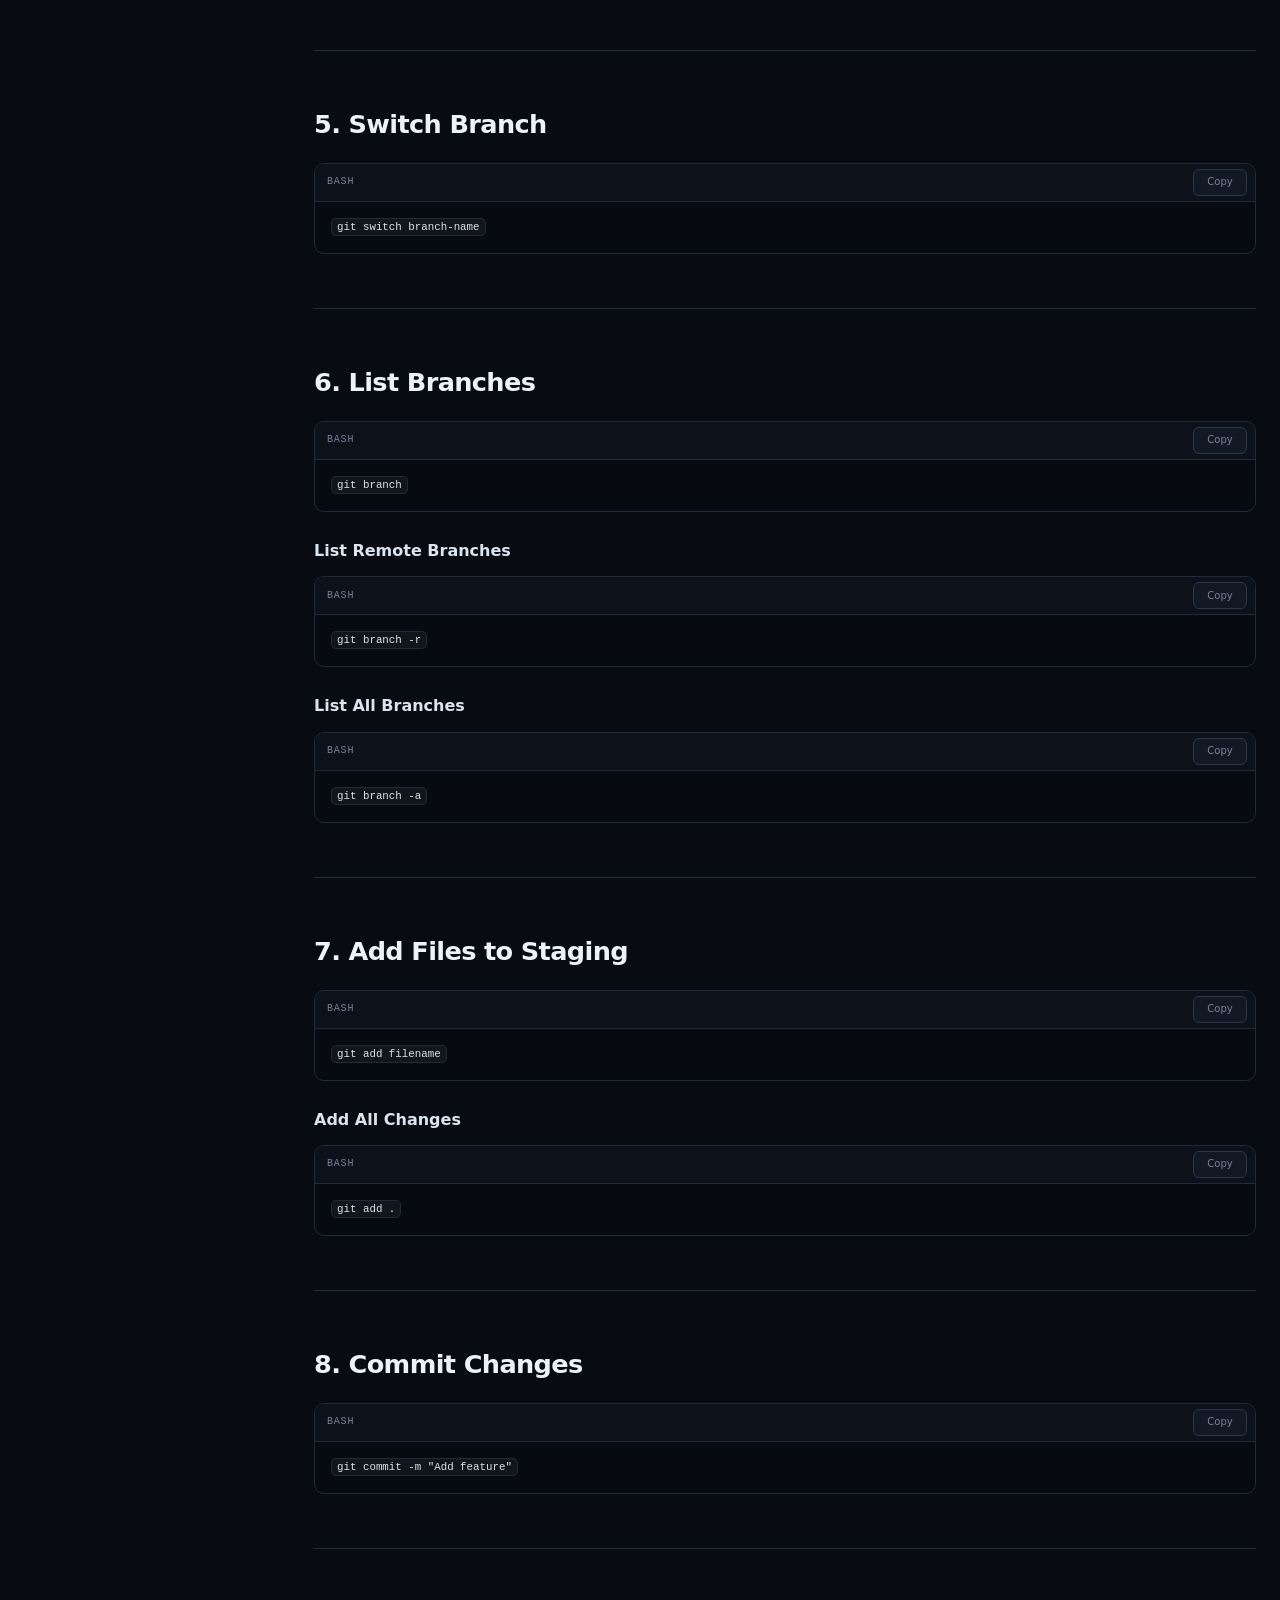
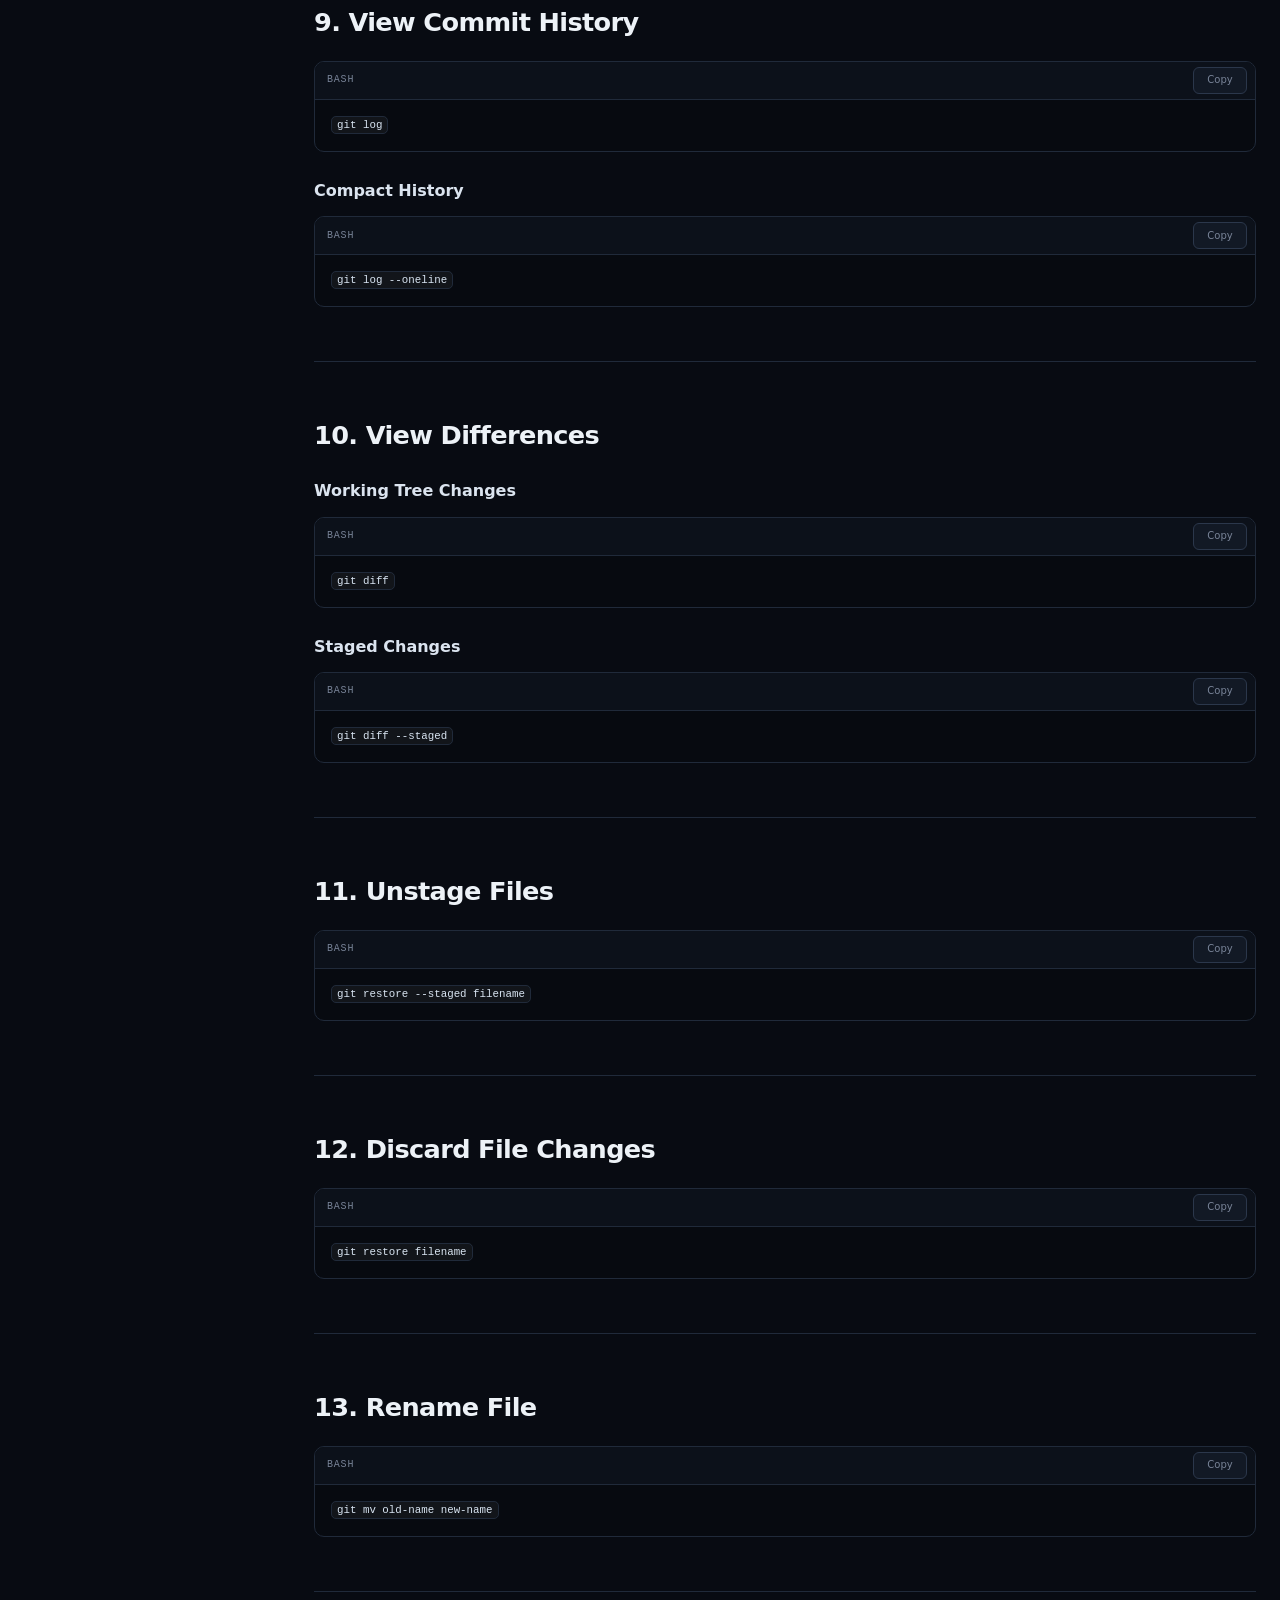
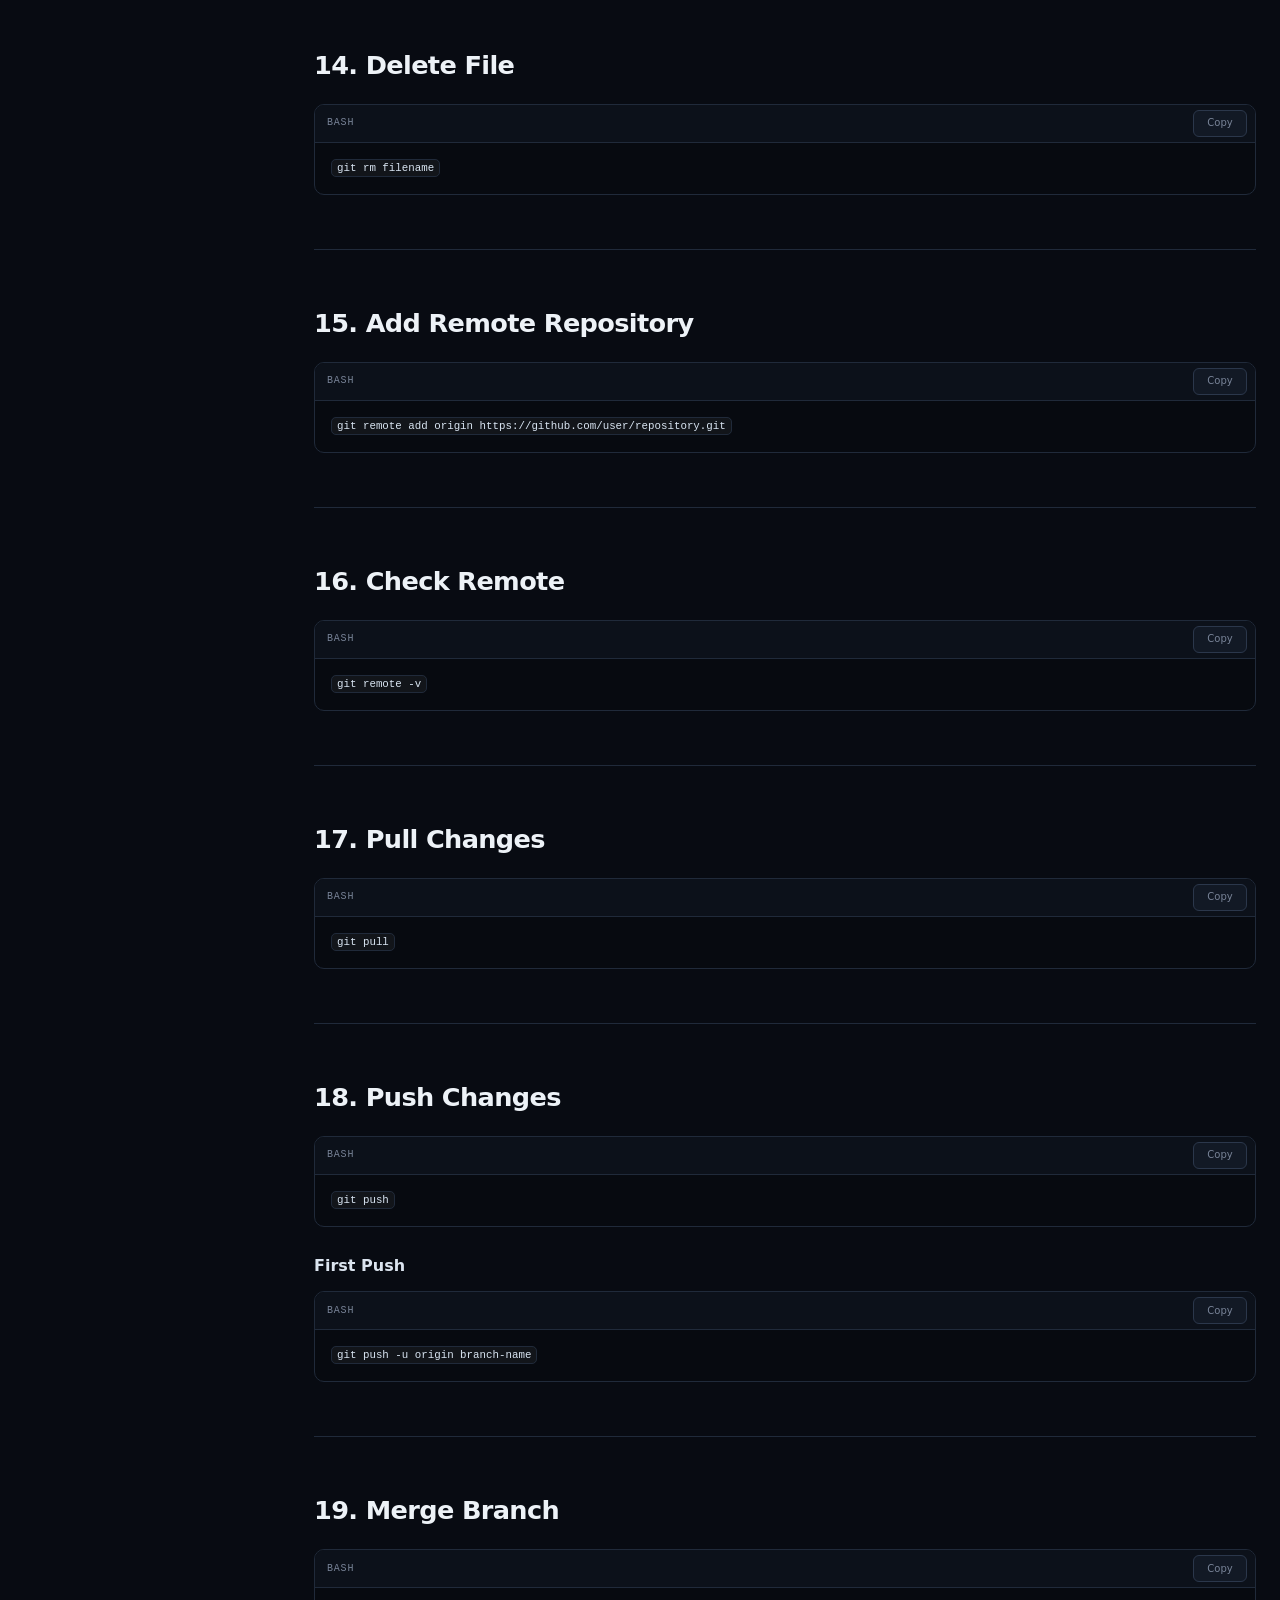
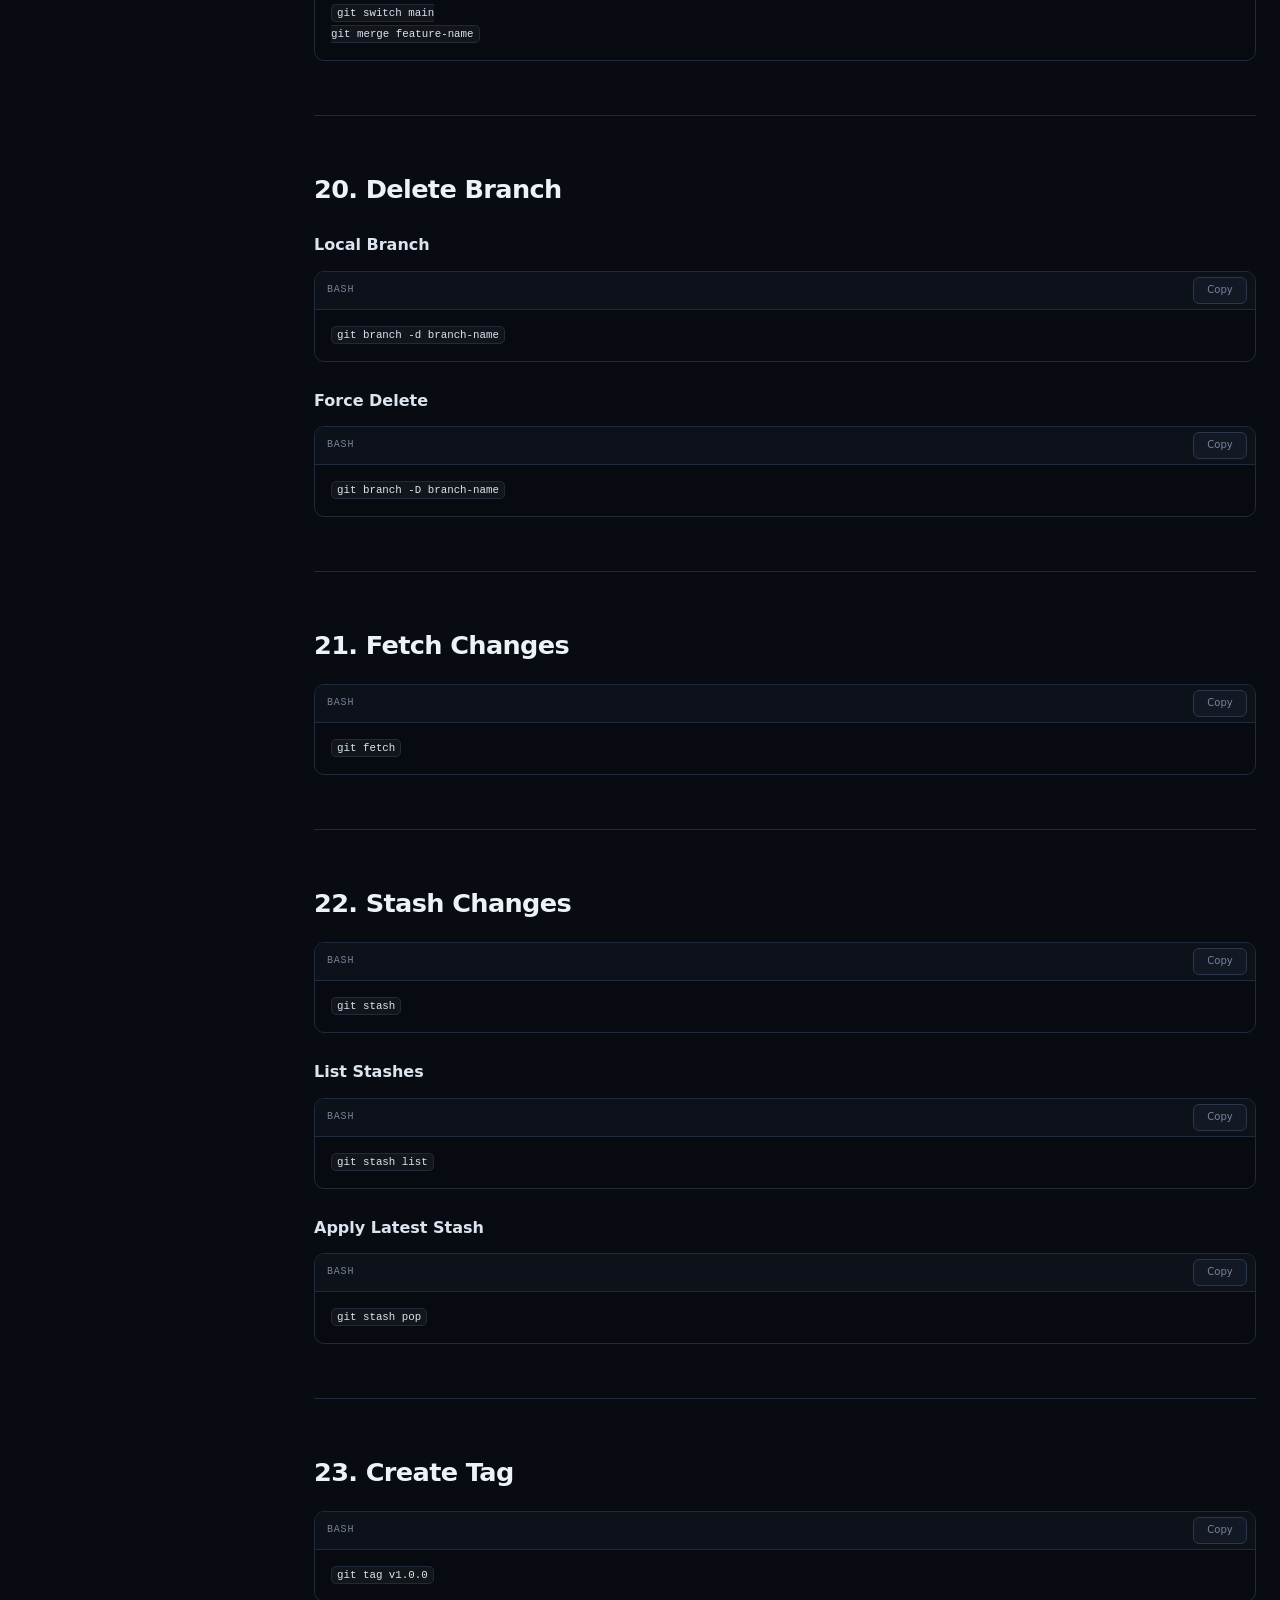
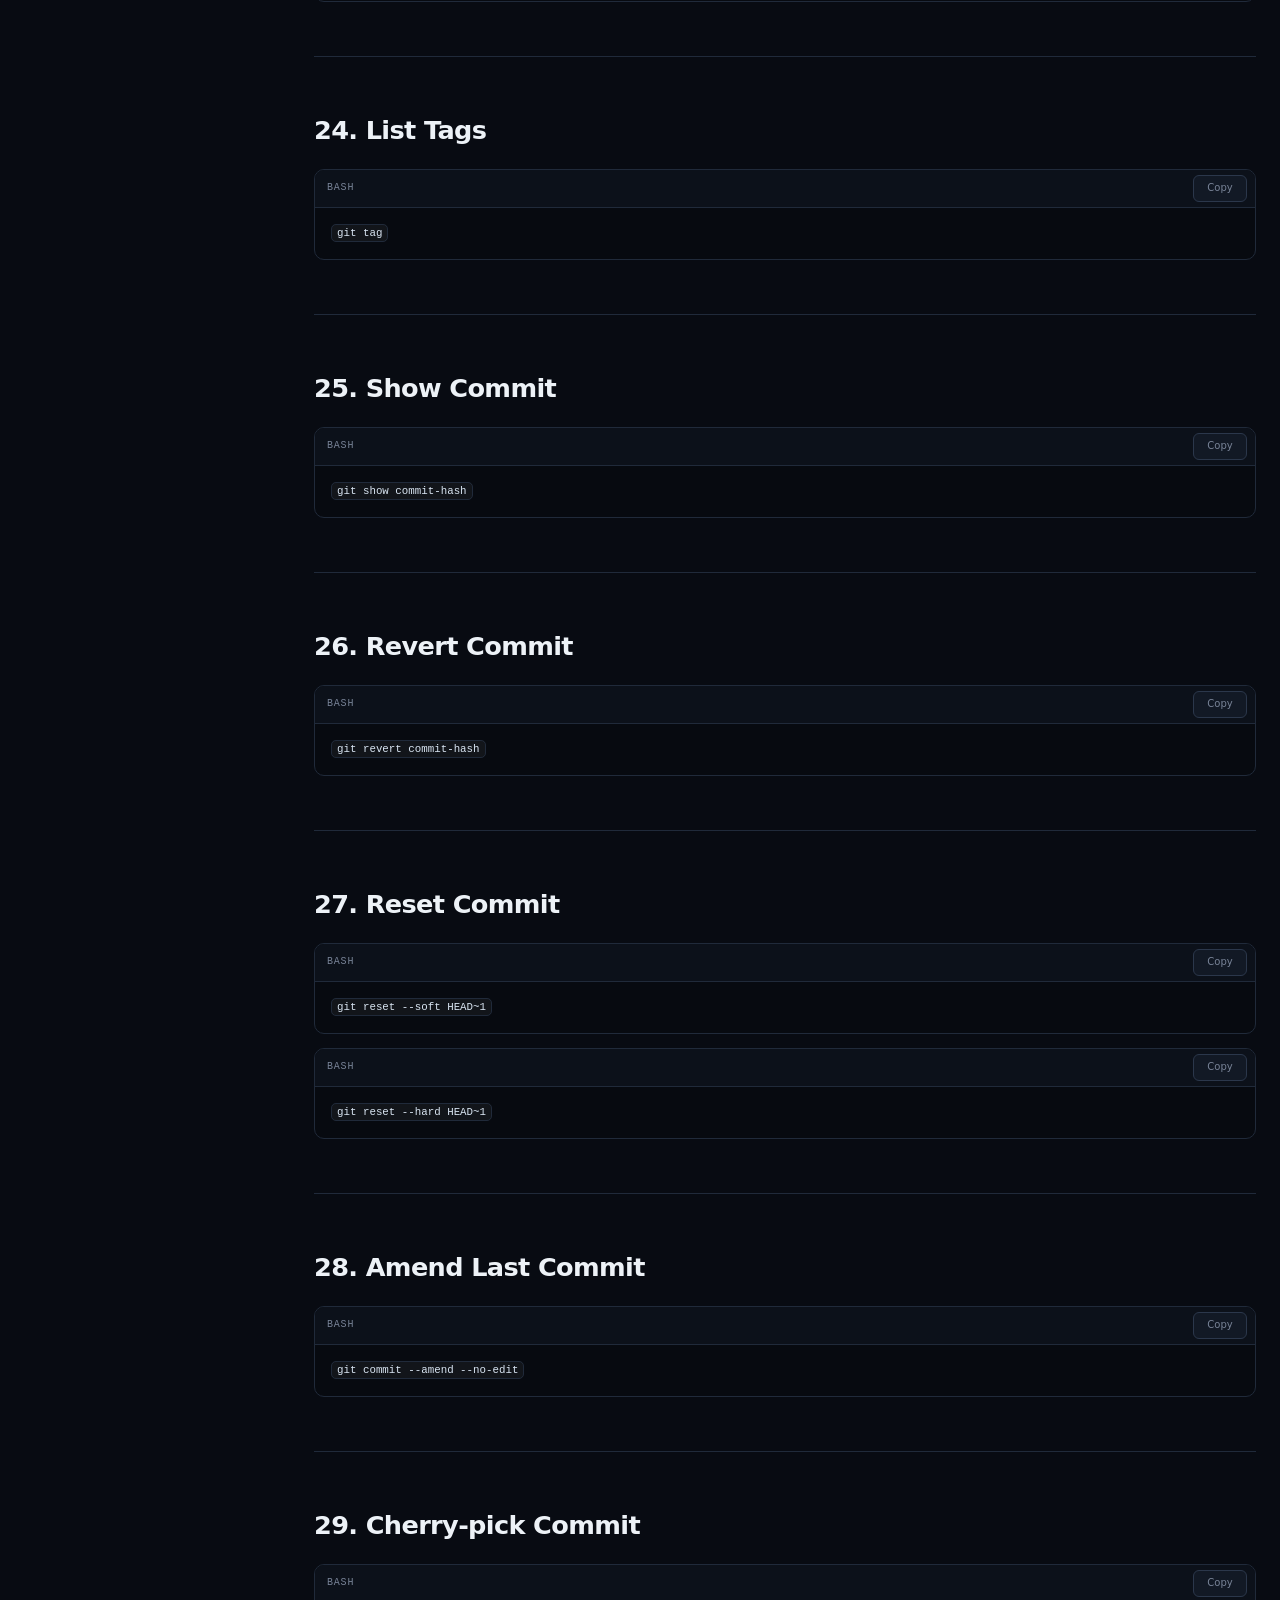
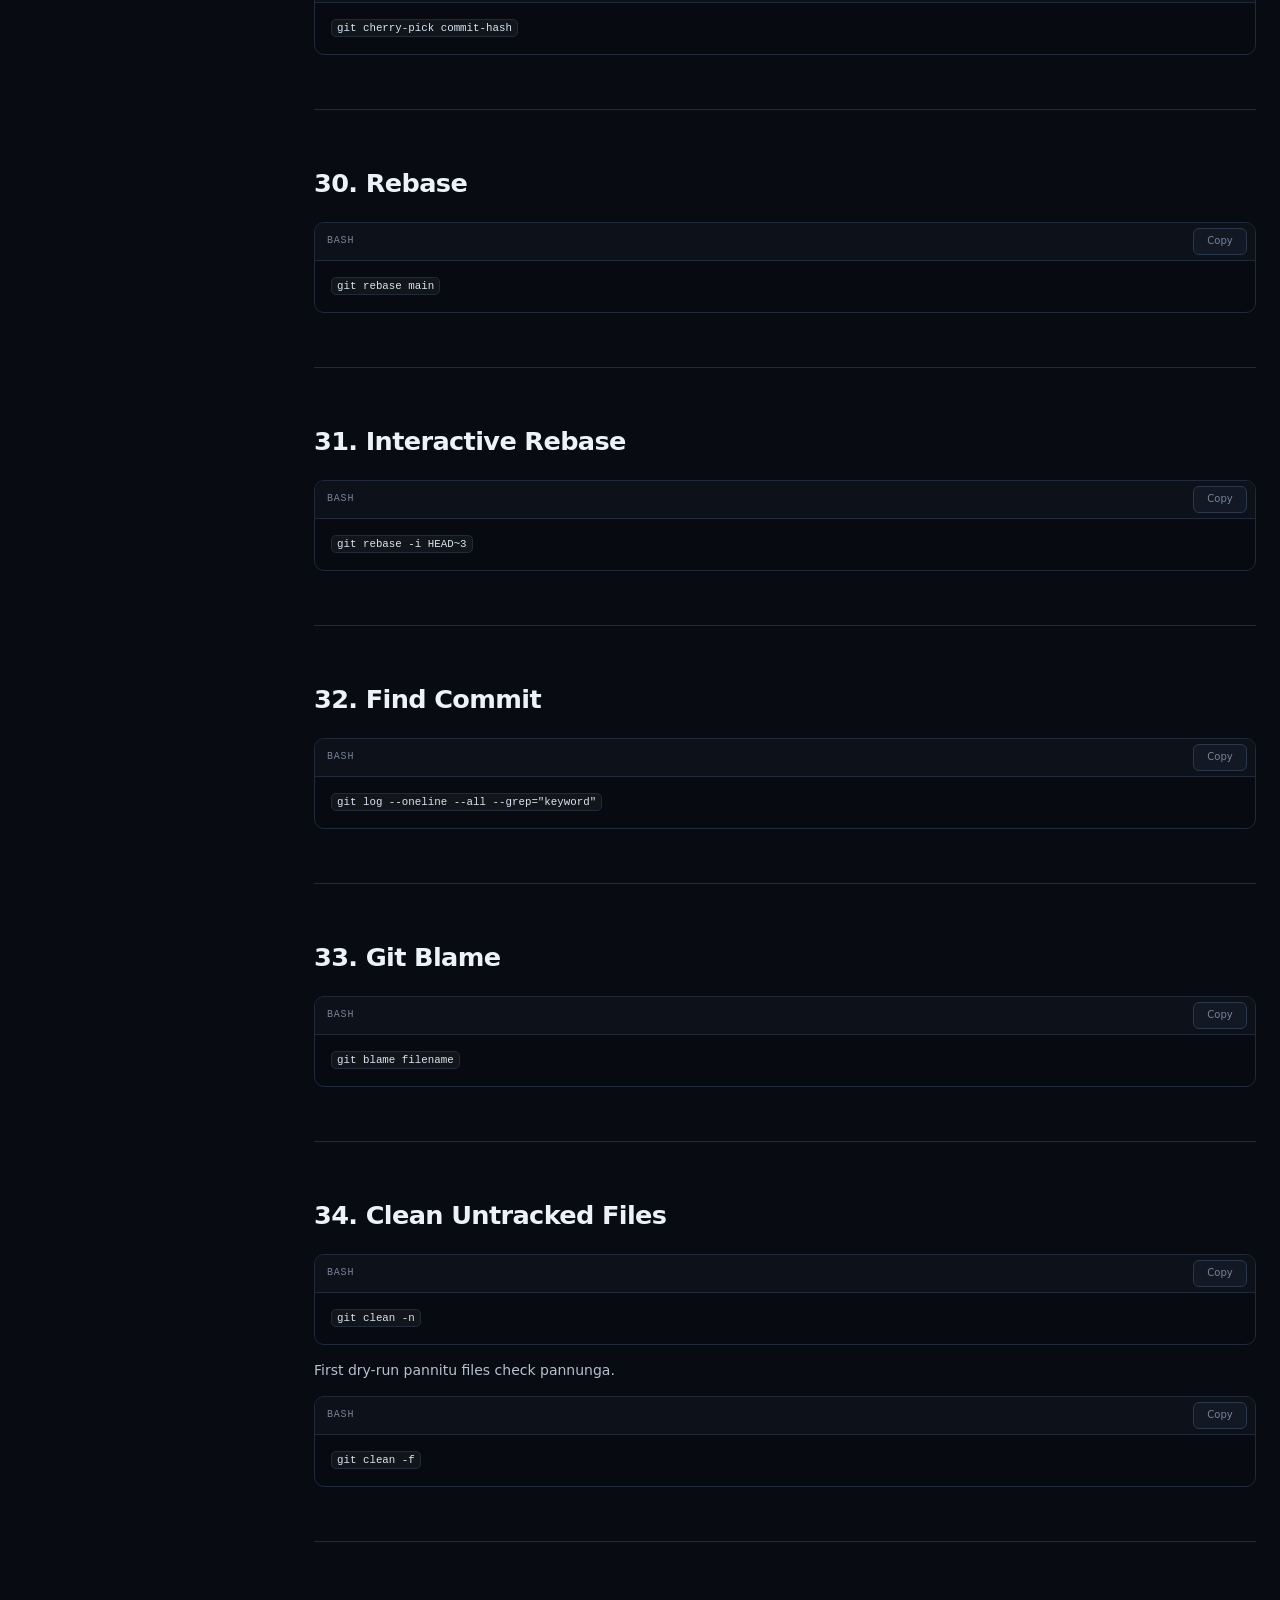
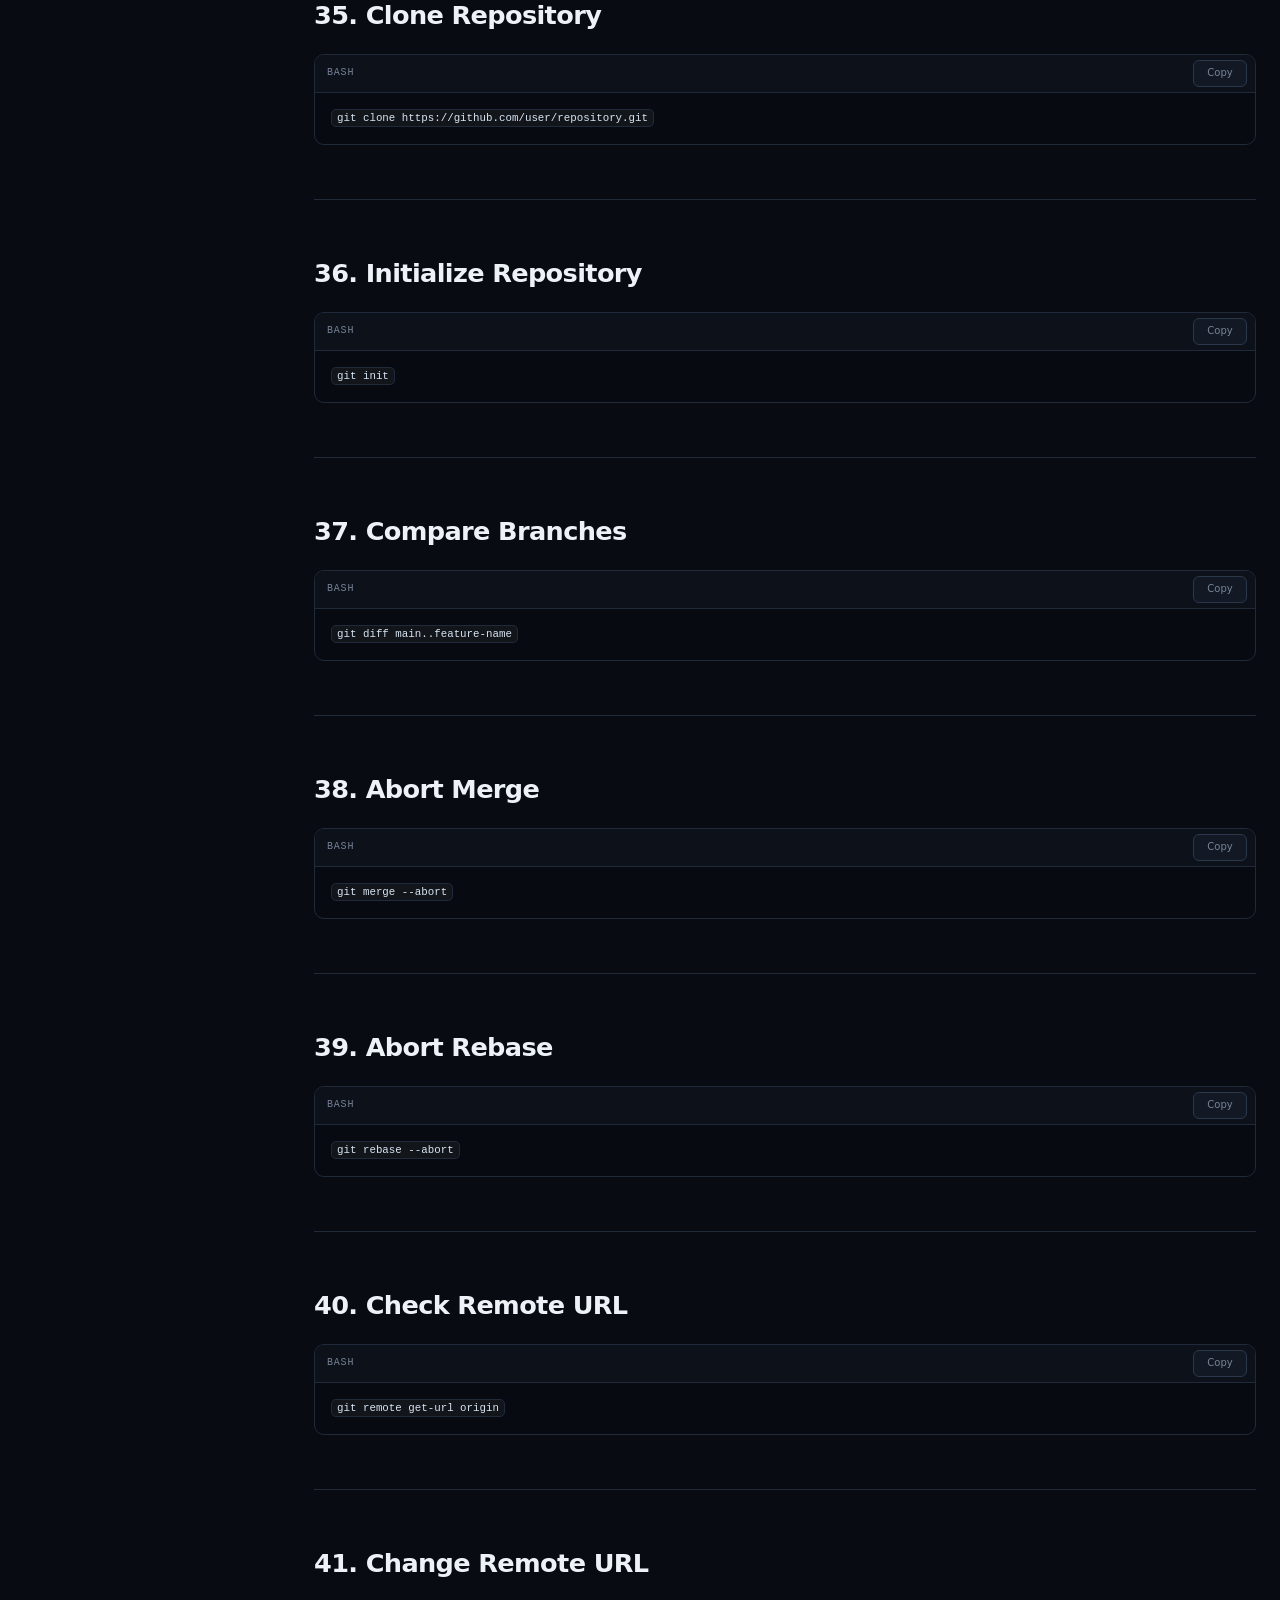
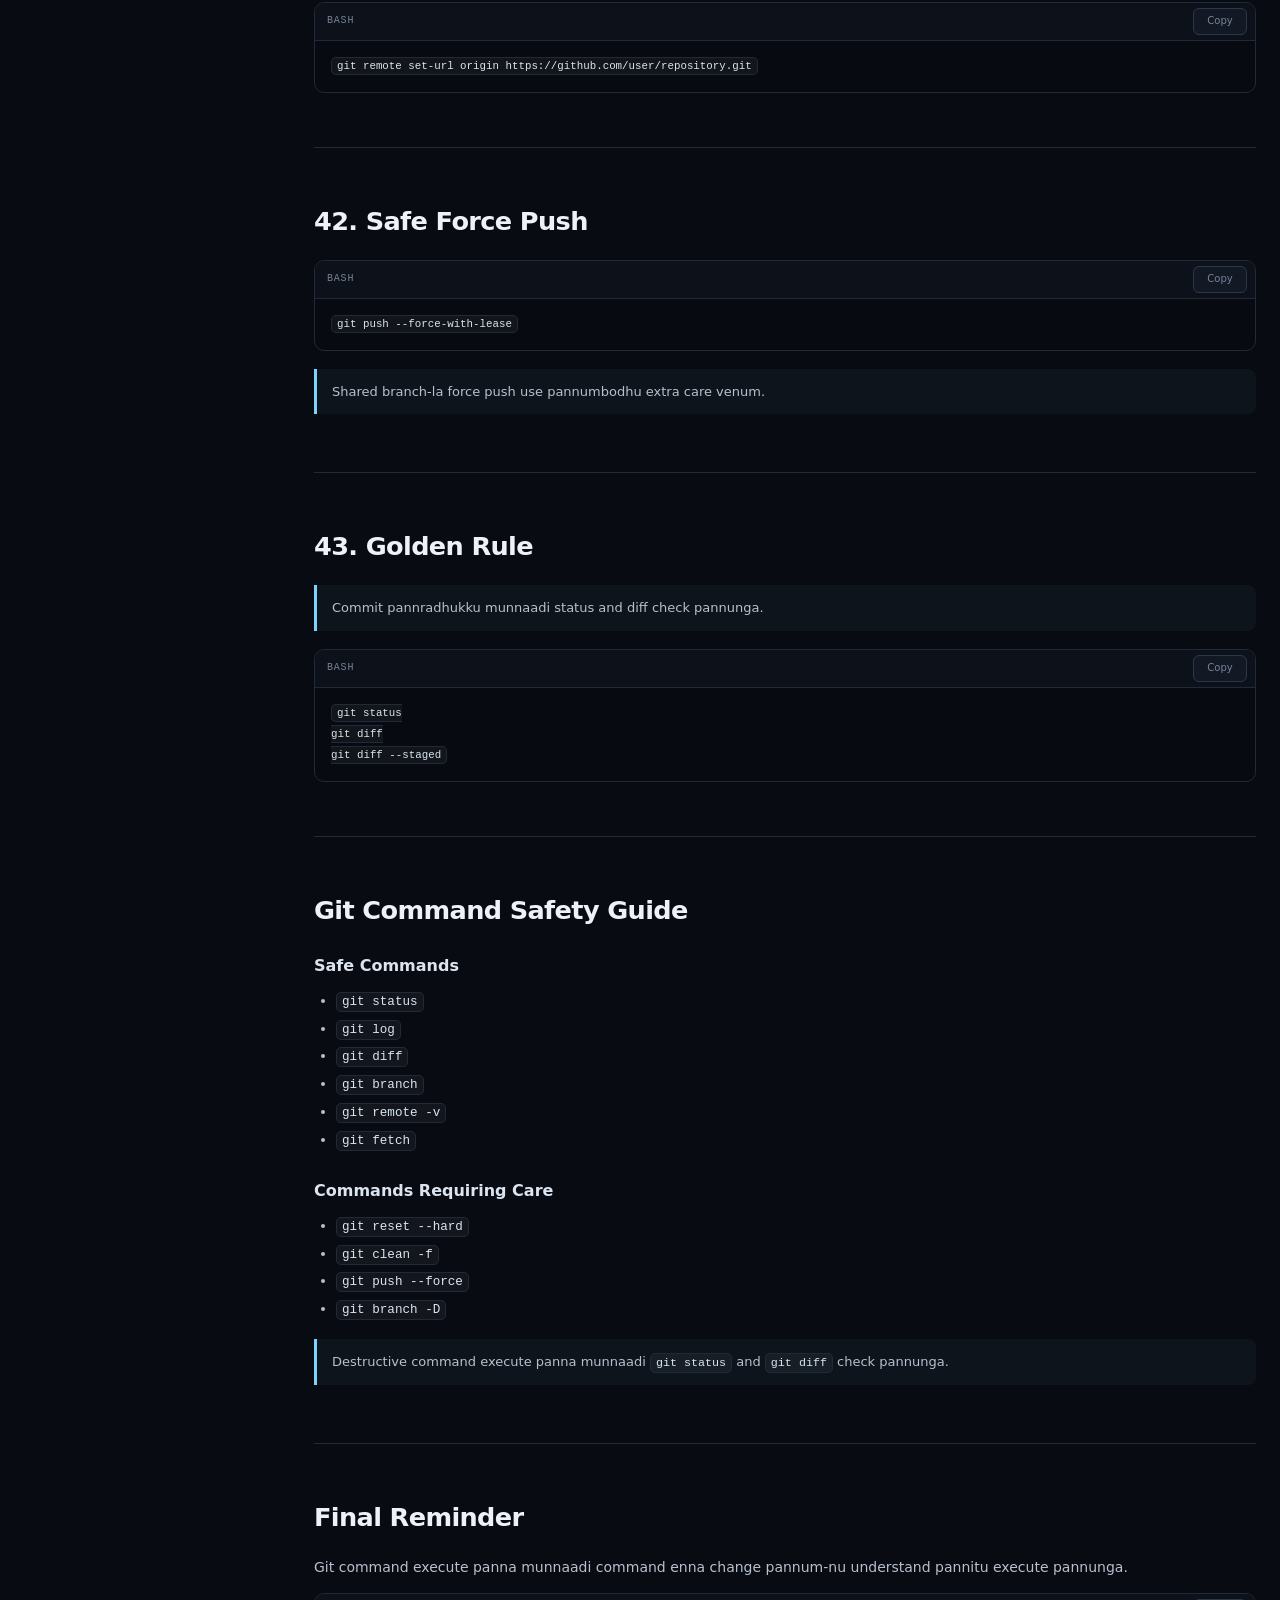
==== commit 96f39dc3: "Rename class from 'brand' to 'brand-a' in index.html" ====
--- a/index.html
+++ b/index.html
@@ -133,7 +133,7 @@
                     </div>
 
 <div>
-    <a class="brand" href="https://github.com/GANGANATHEN/git-command" target="_blank">
+    <a class="brand-a" href="https://github.com/GANGANATHEN/git-command" target="_blank">
         <strong>Git</strong>
     </a>
 </div>
--- a/style.css
+++ b/style.css
@@ -154,6 +154,16 @@
     border-bottom: 1px solid var(--border);
 }
 
+.brand-a {
+    min-width: 0;
+
+    display: flex;
+    align-items: center;
+    justify-content: center;
+
+    text-decoration: none;
+}
+
 
 .brand {
     min-width: 0;
@@ -1465,4 +1475,4 @@
 
     outline-offset:
         2px;
-}+}
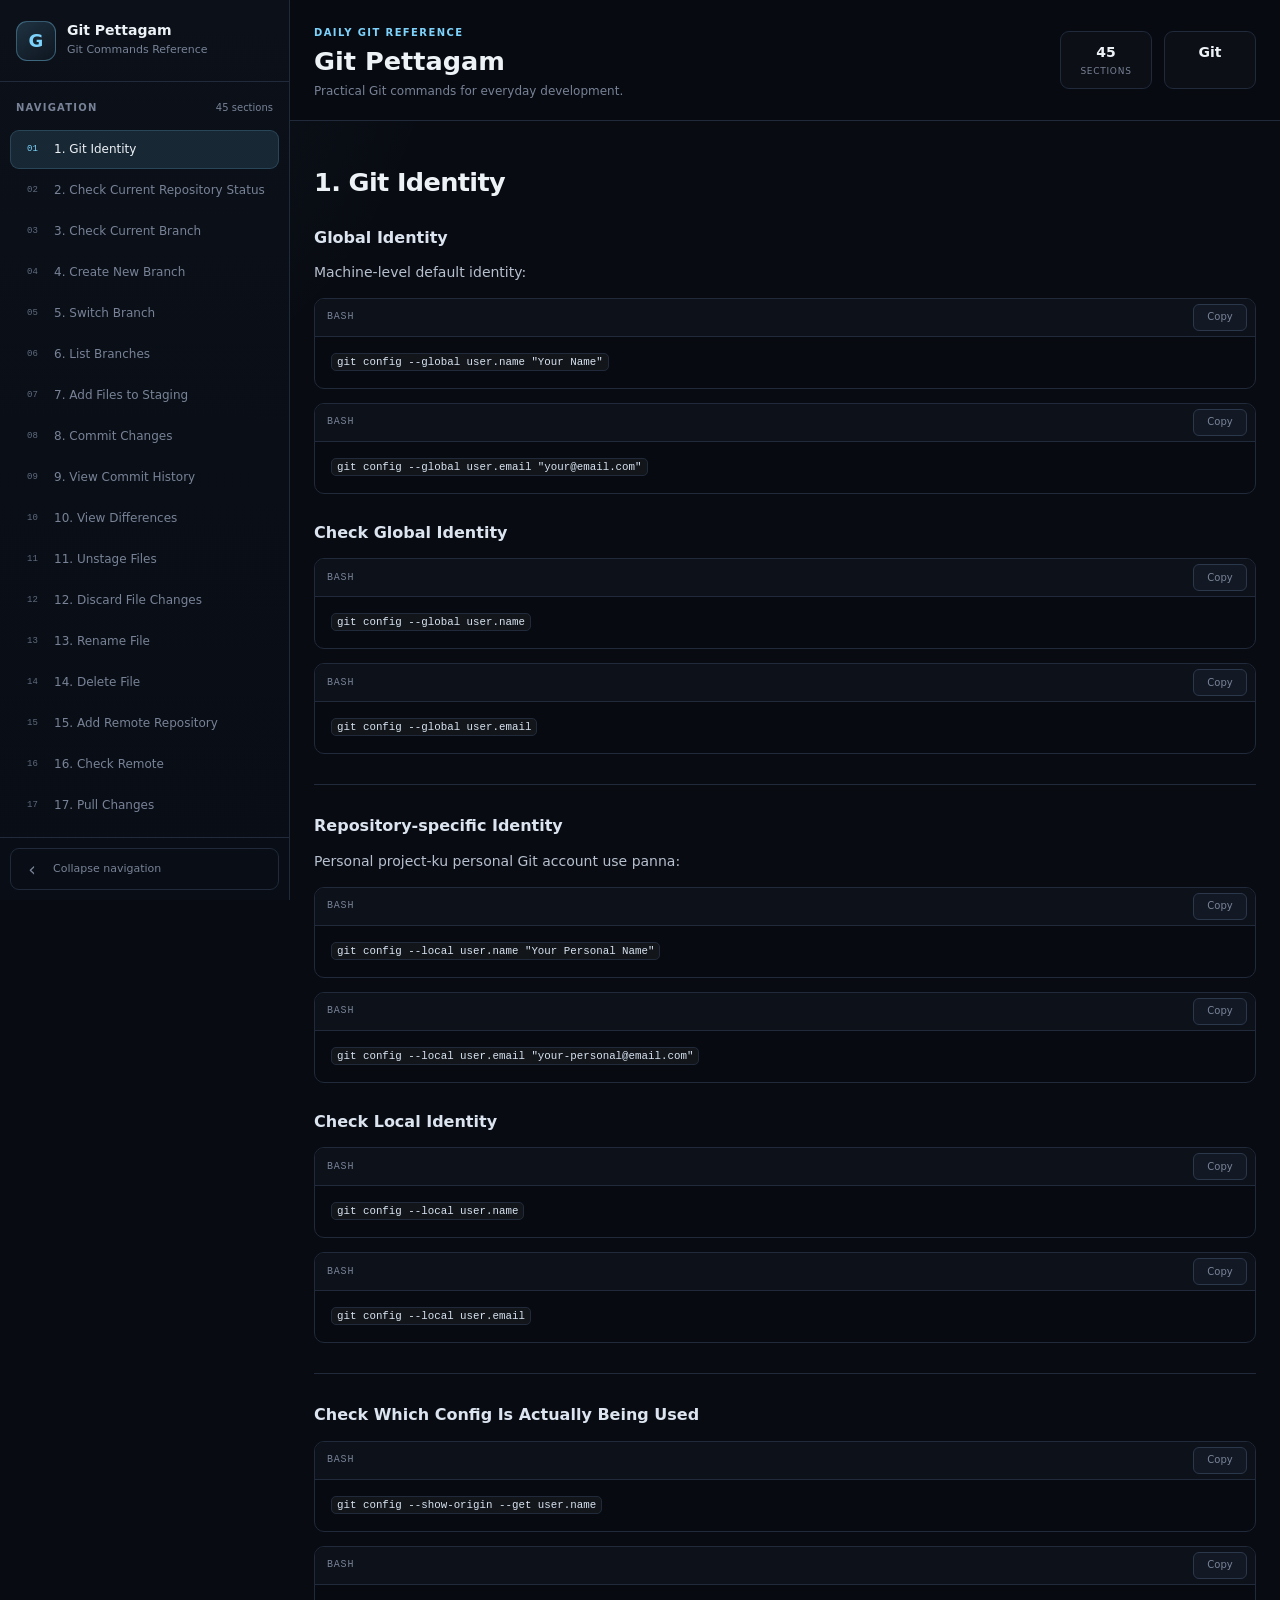
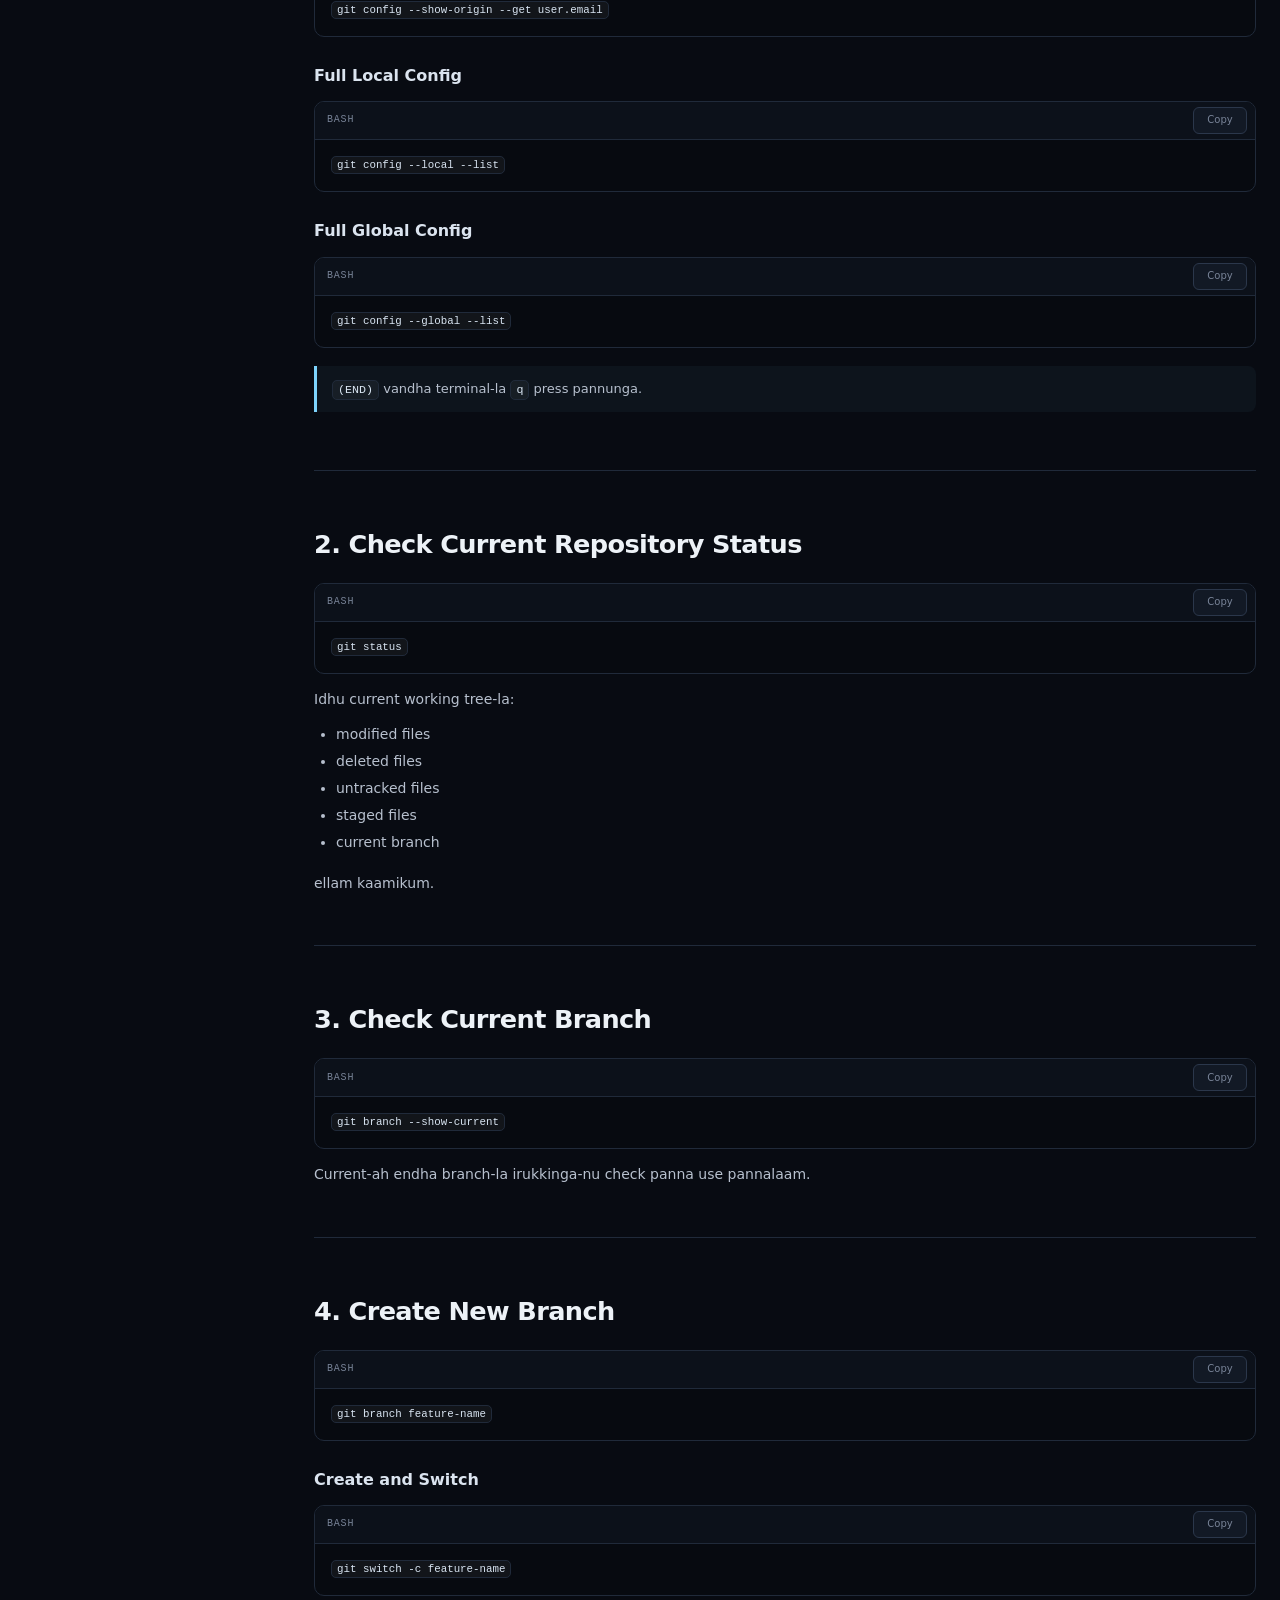
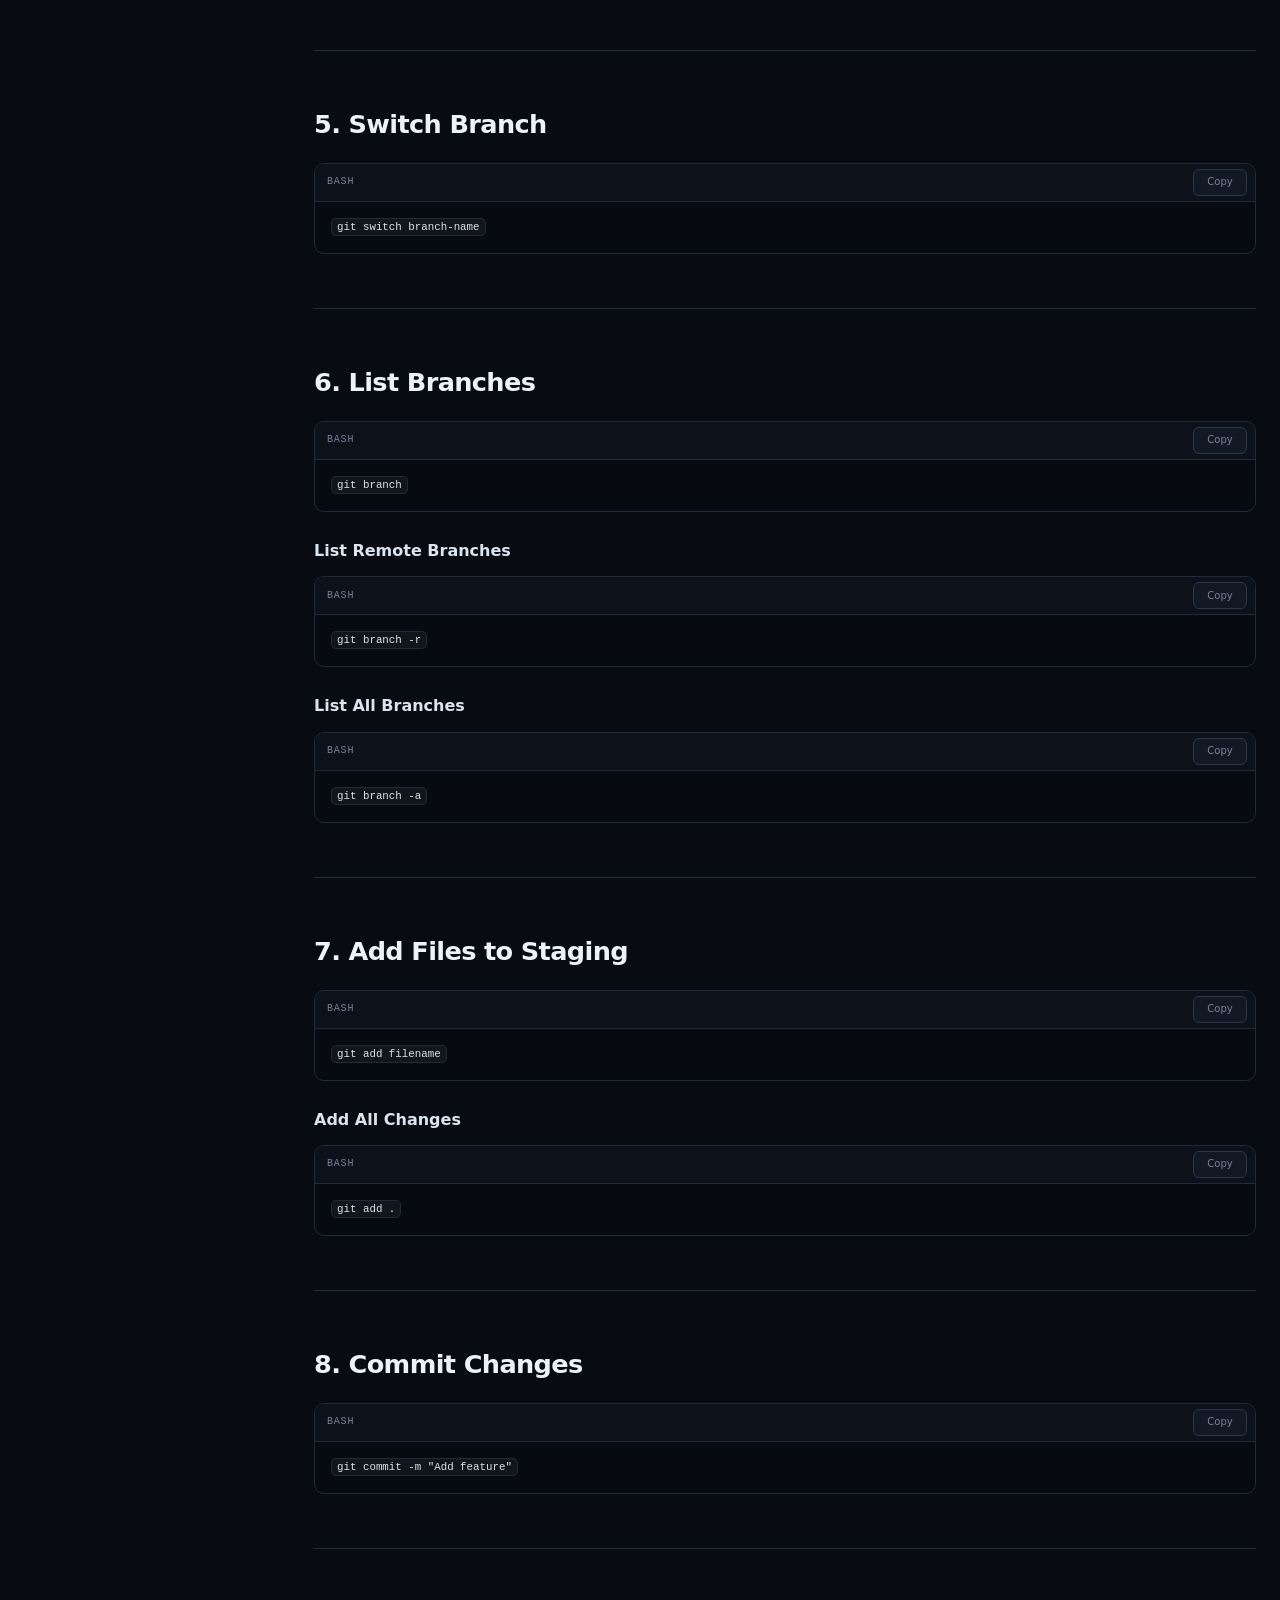
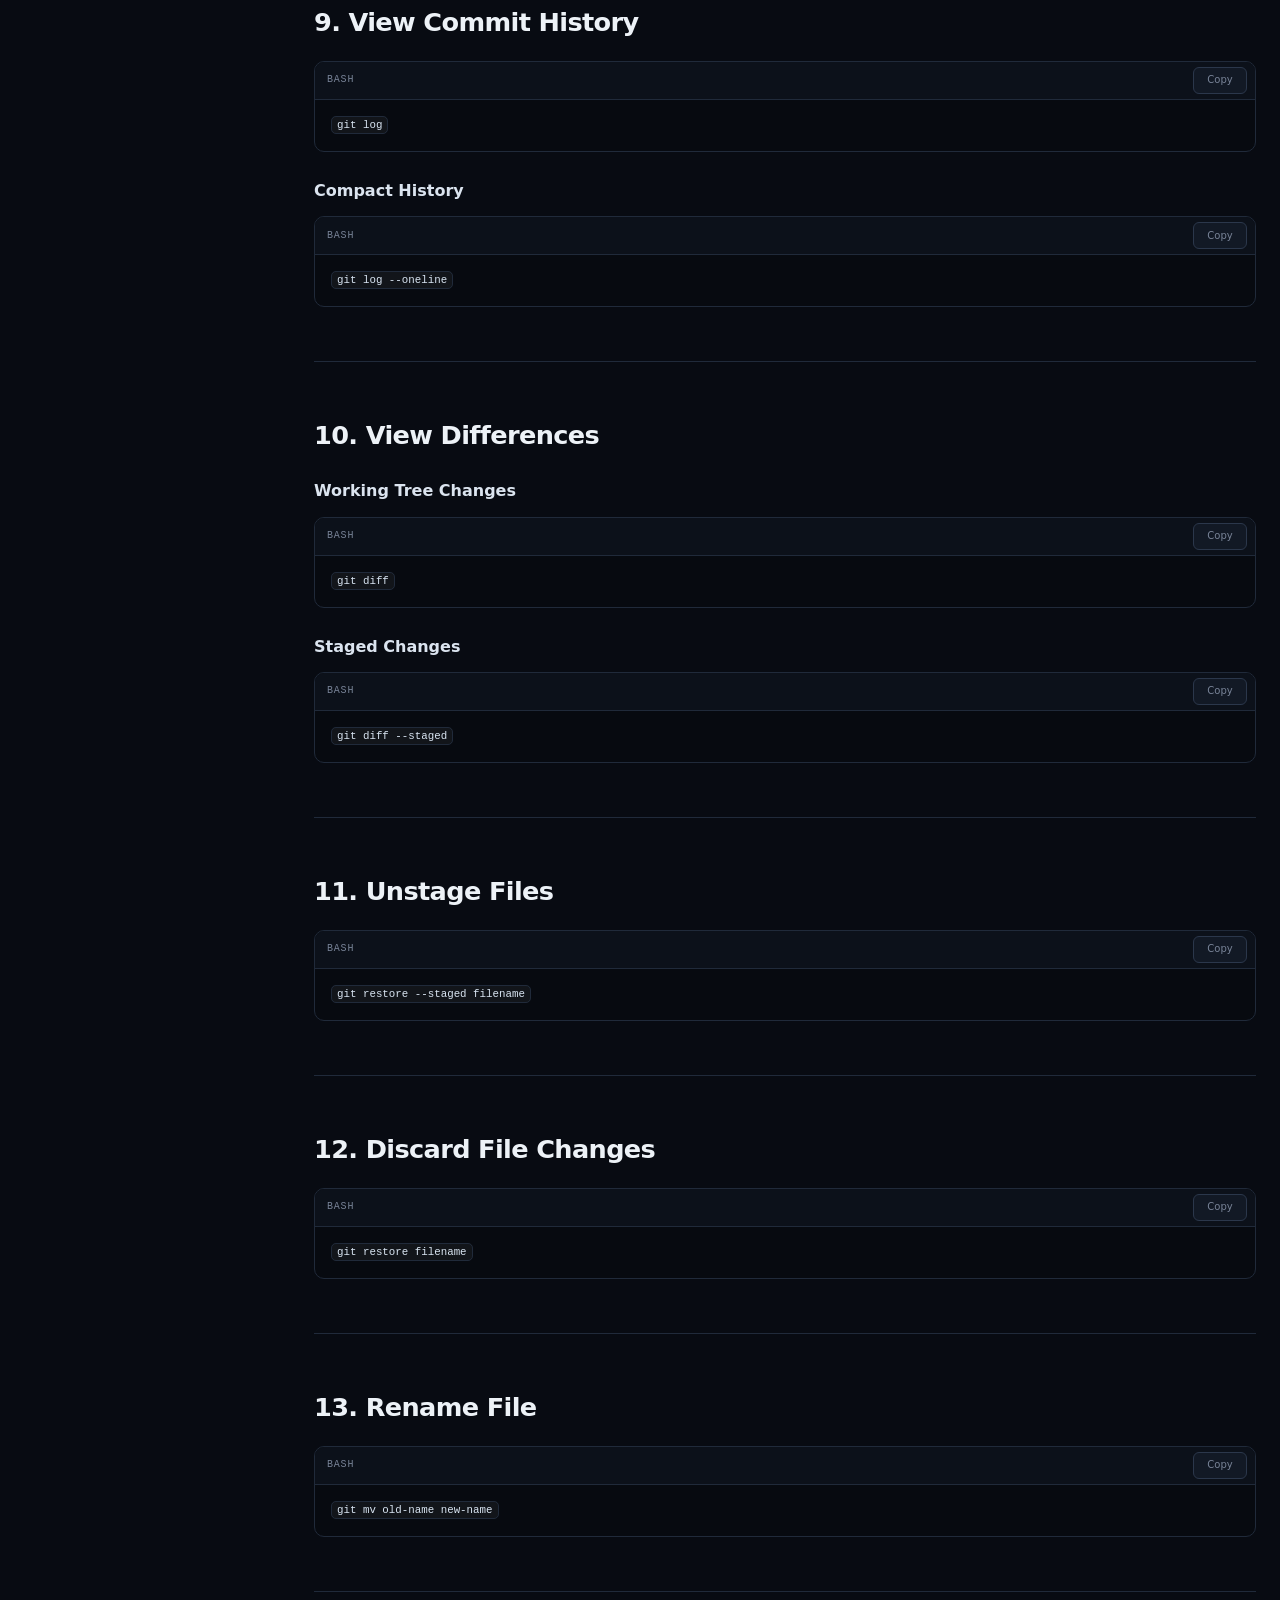
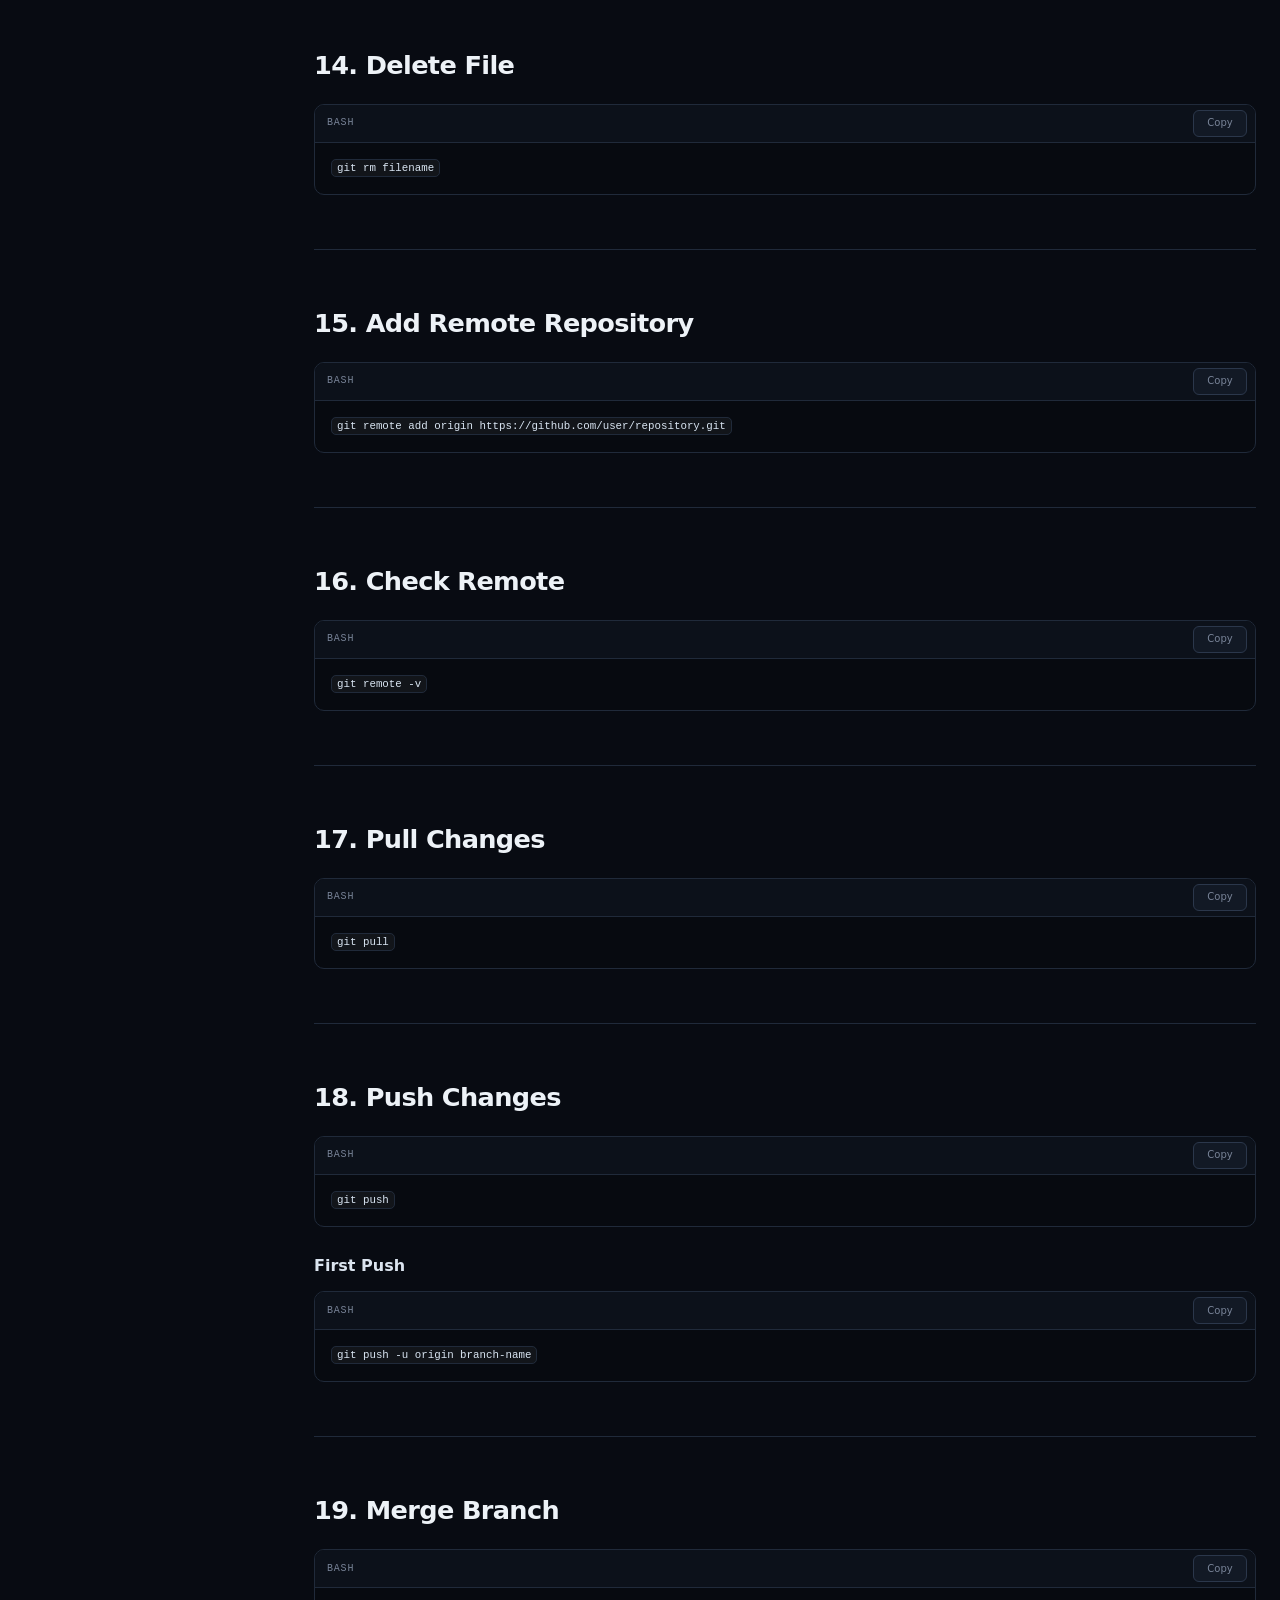
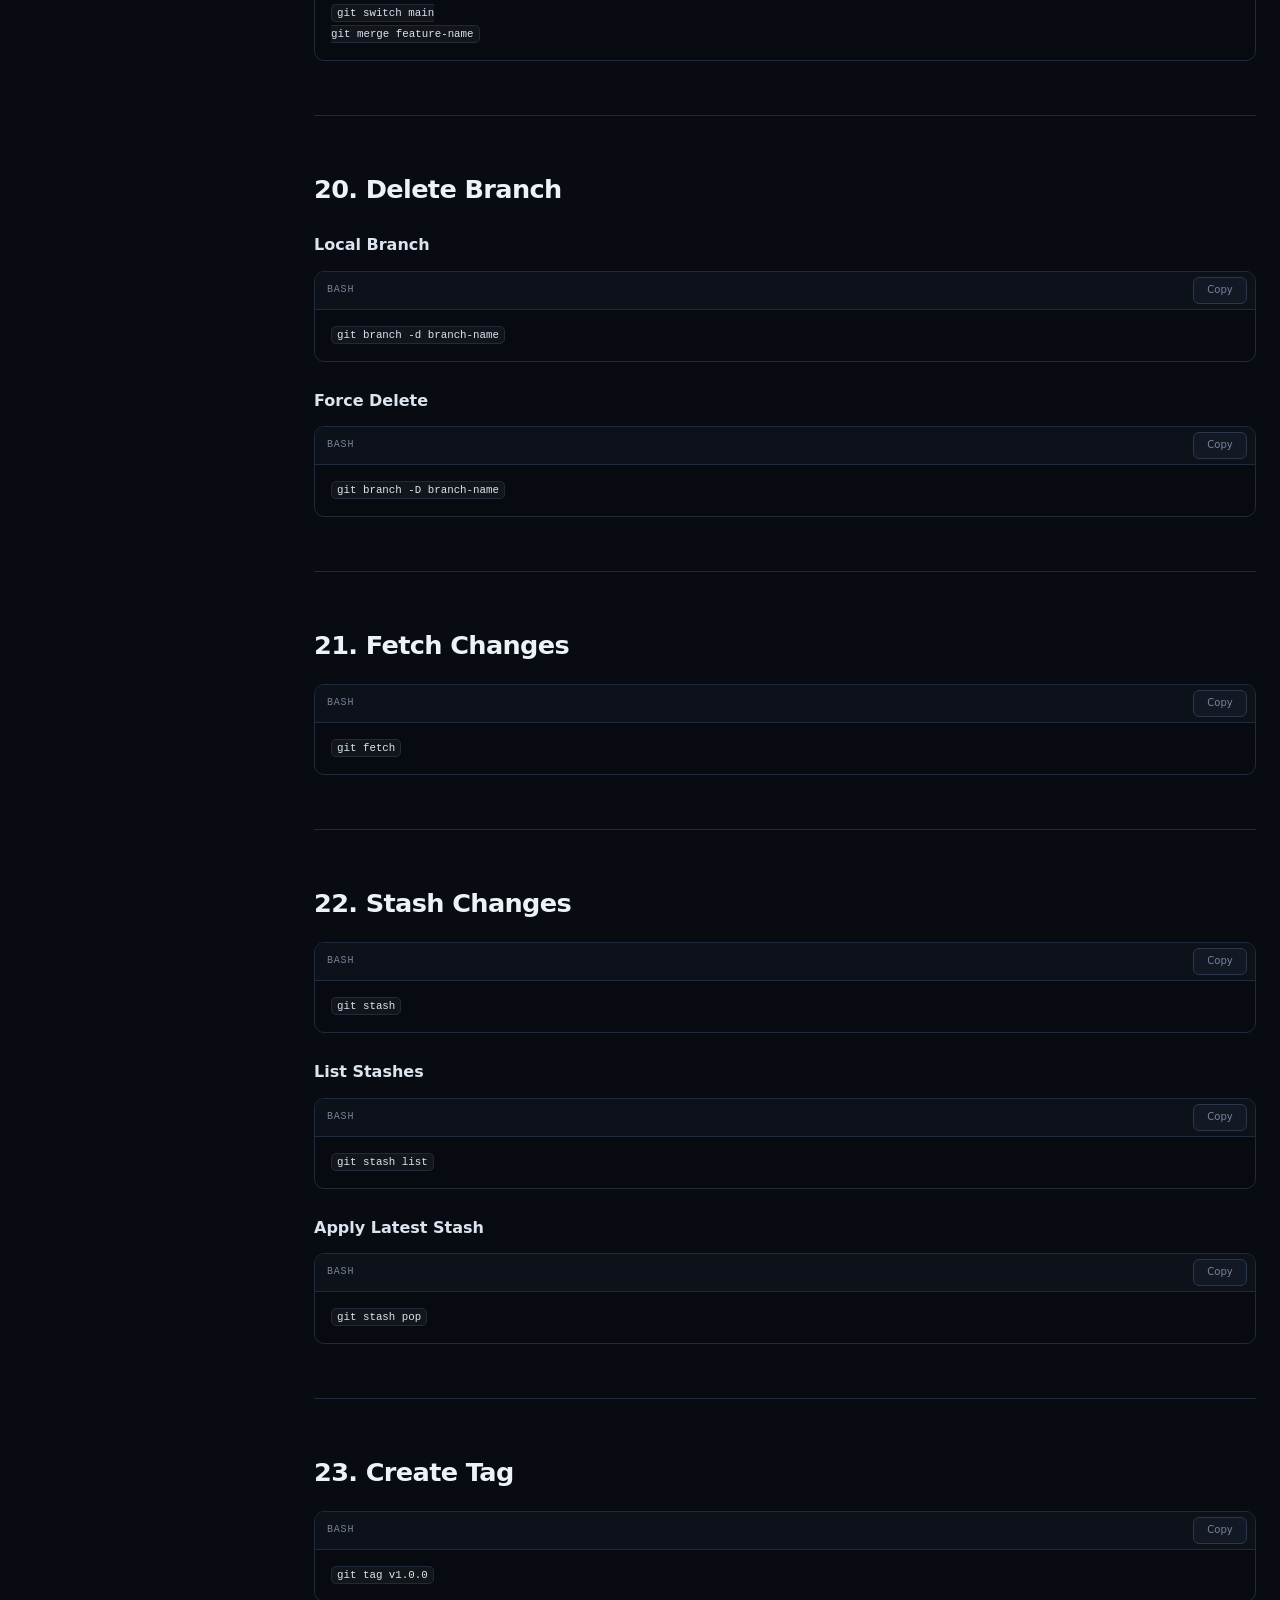
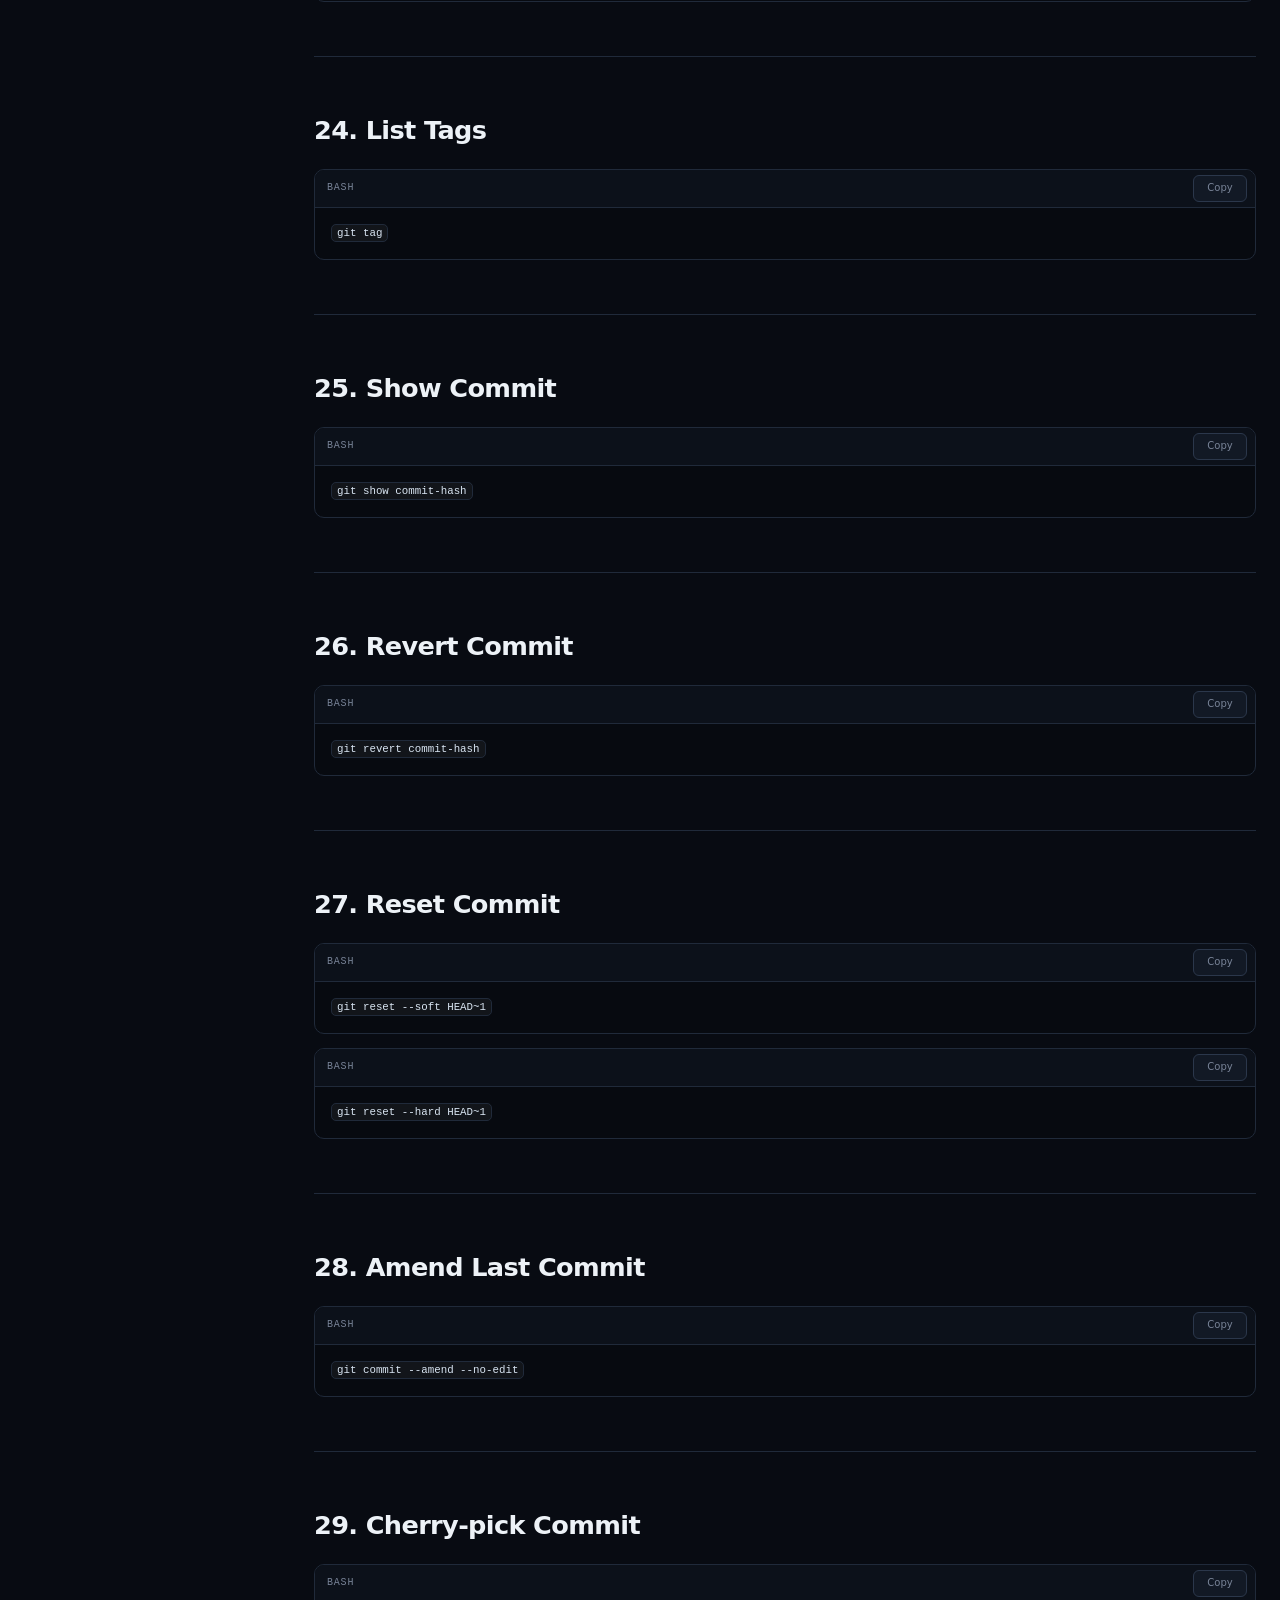
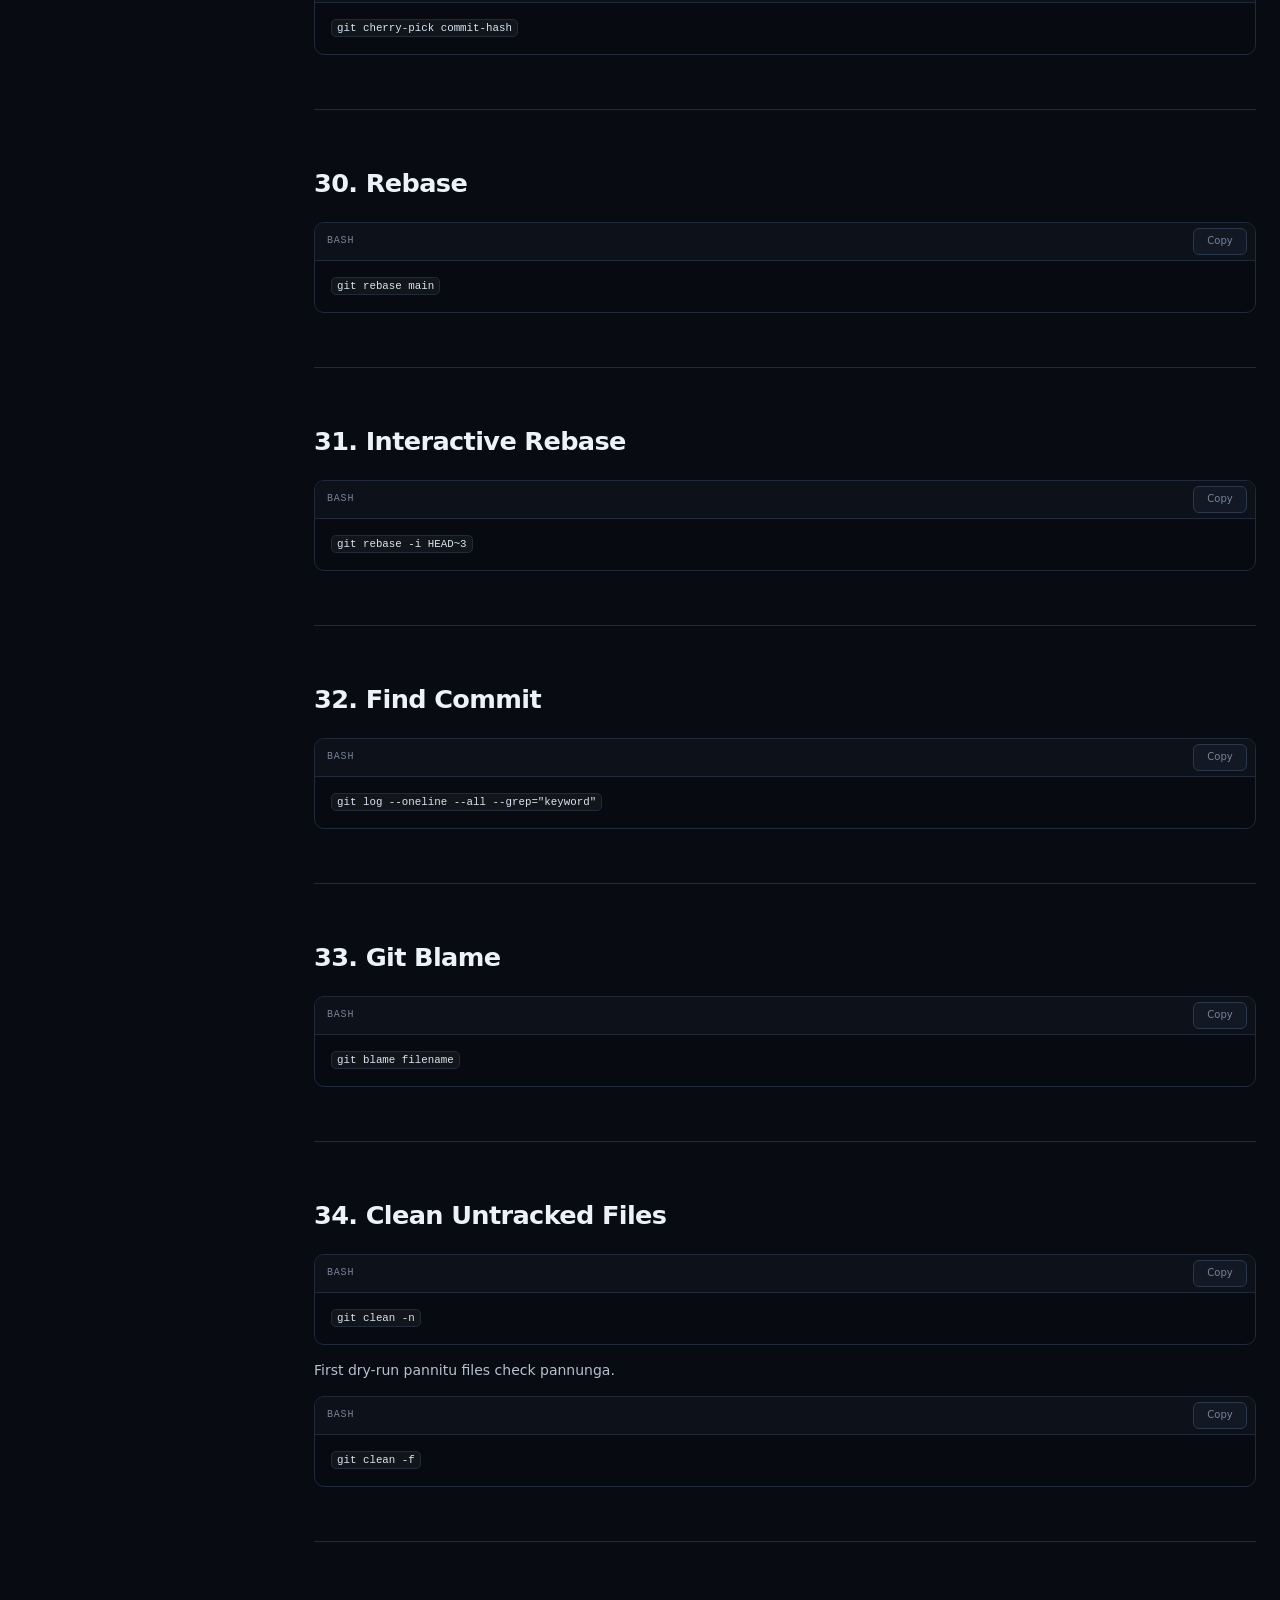
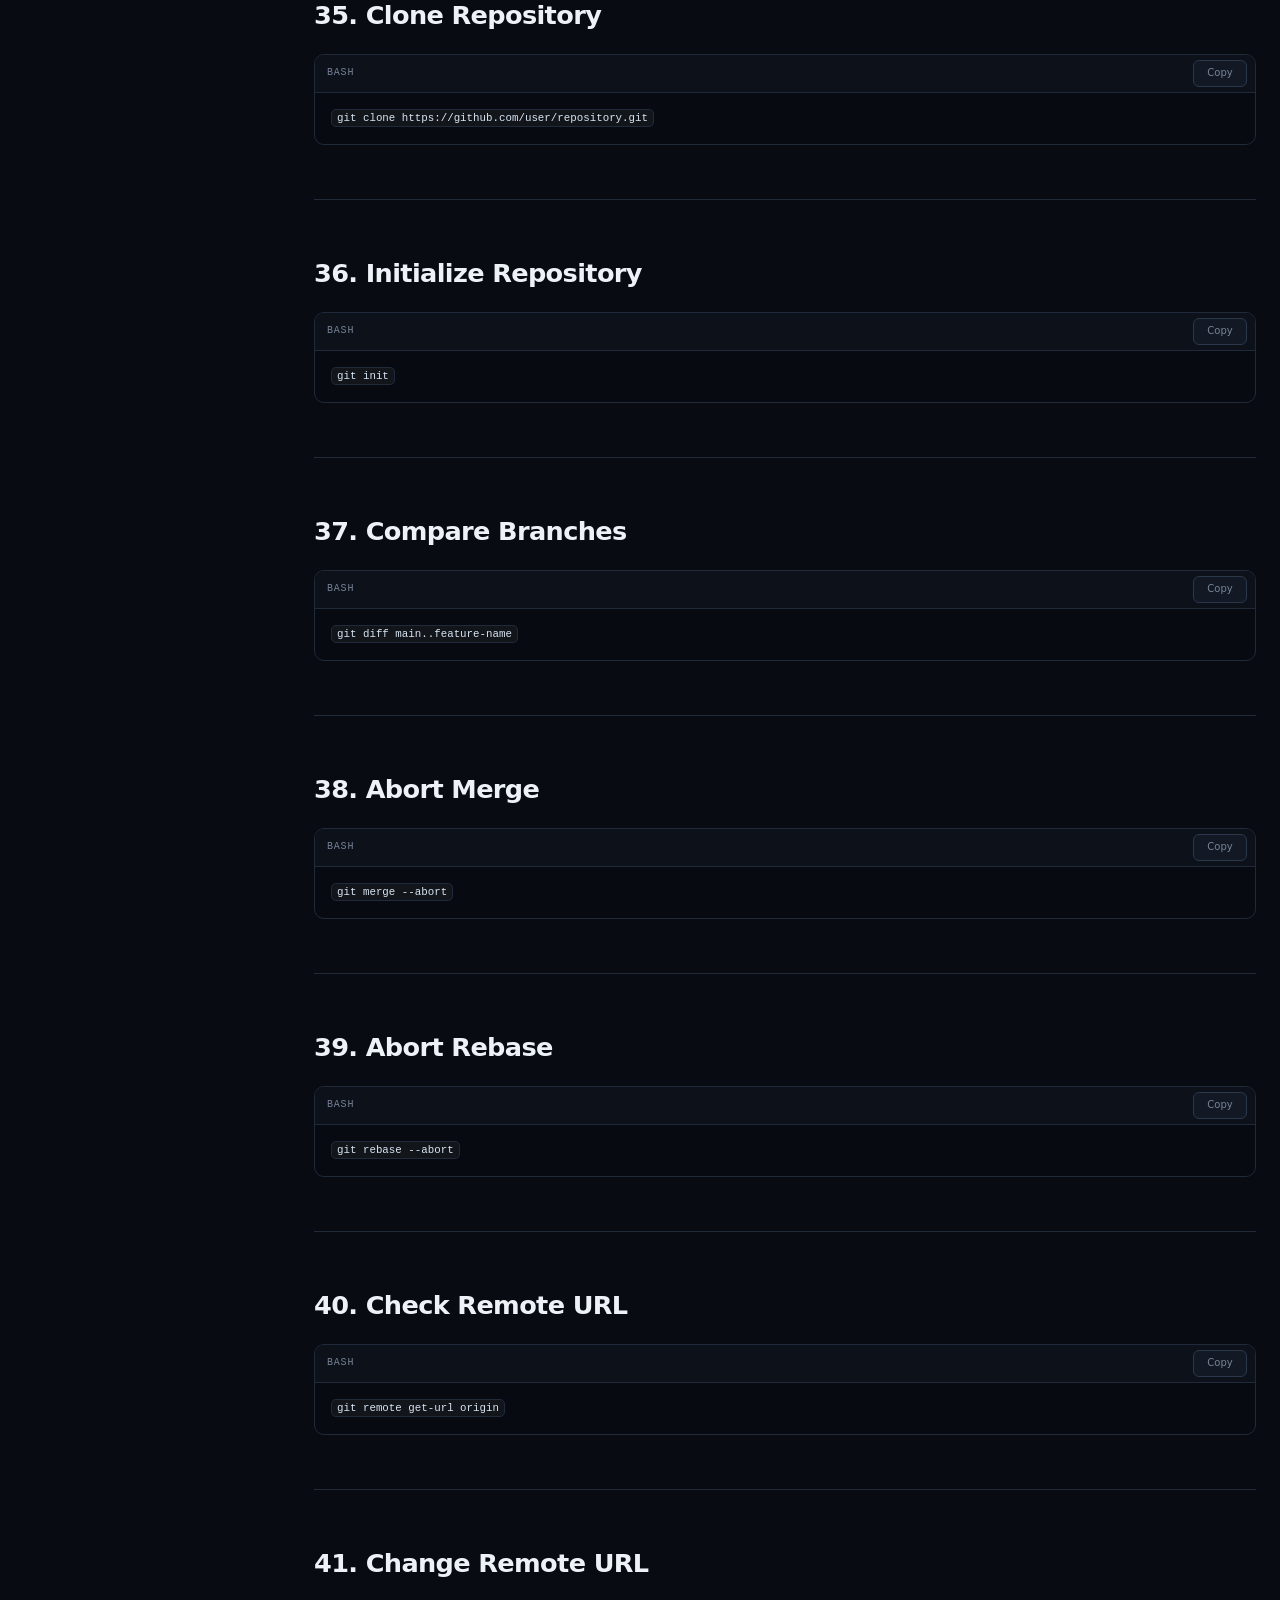
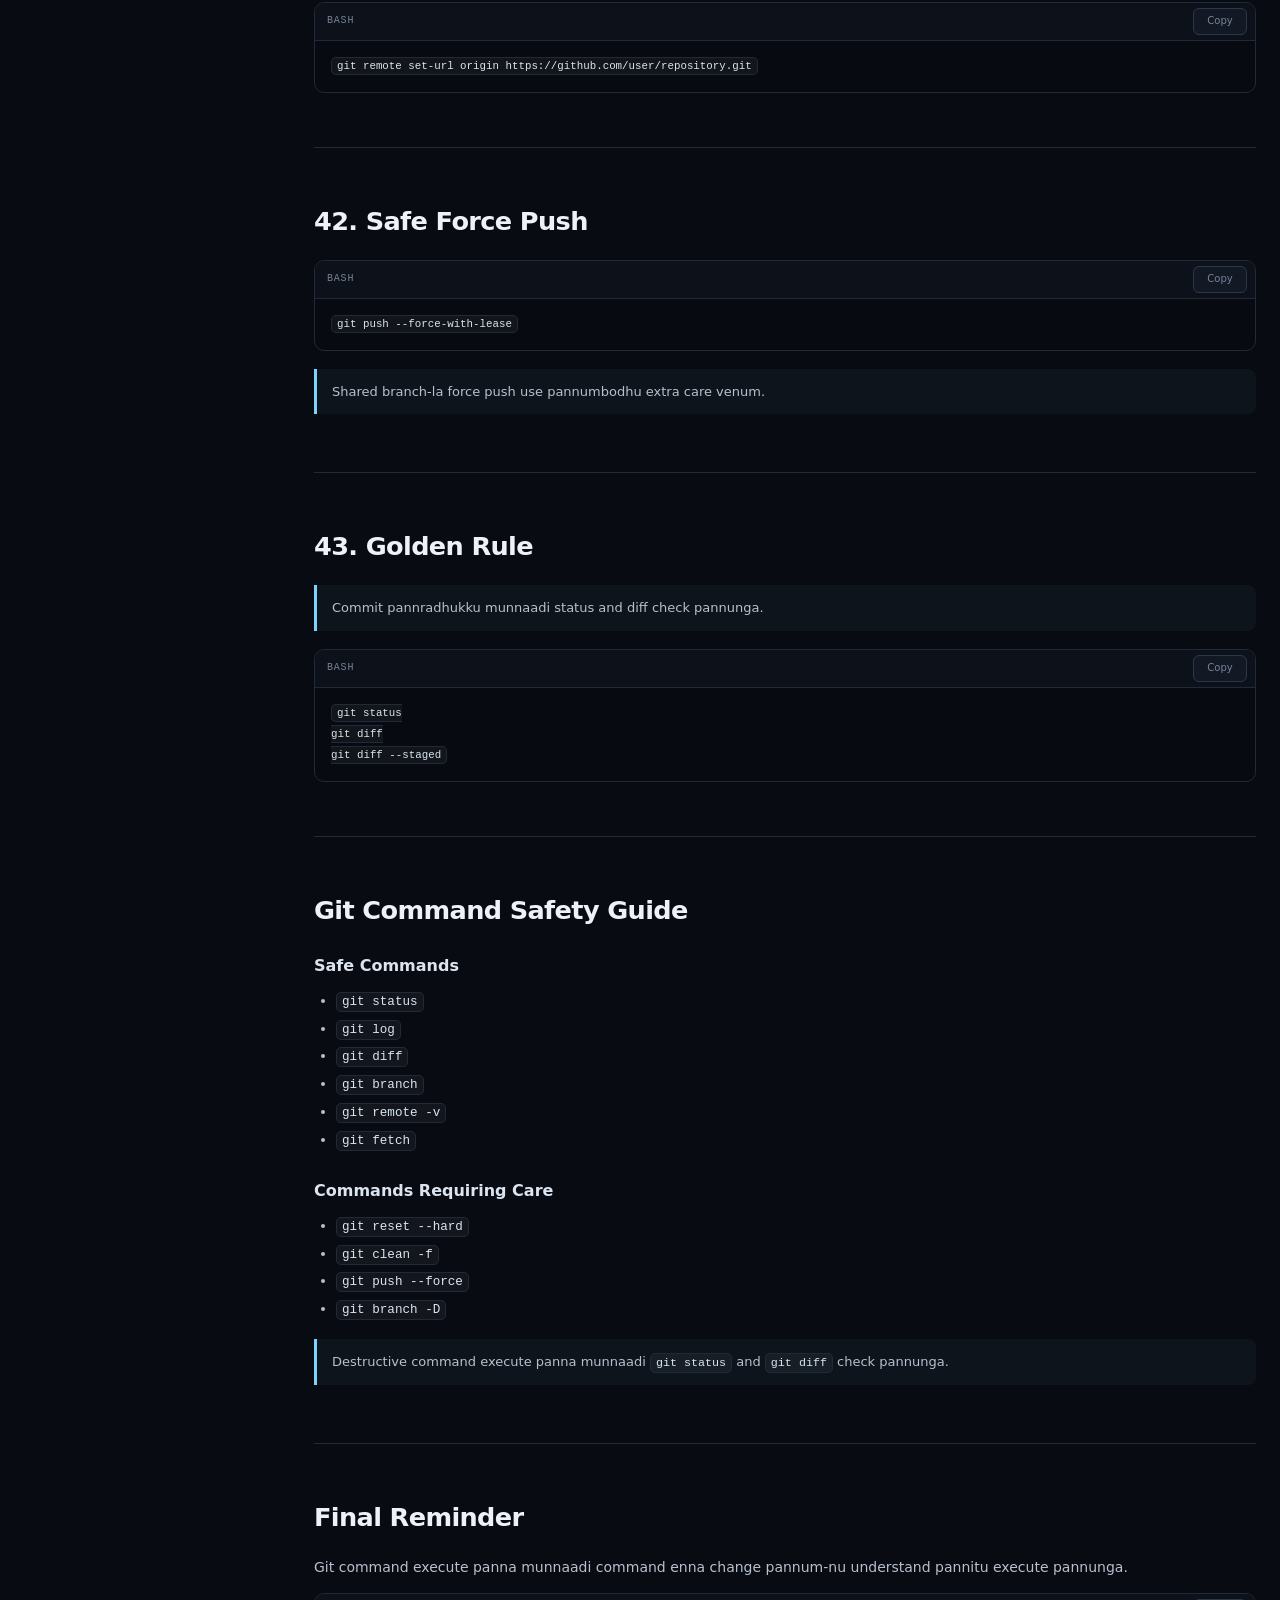
==== commit eac58c34: "Update title and description in index.html" ====
--- a/index.html
+++ b/index.html
@@ -6,12 +6,12 @@
 
     <meta
         name="description"
-        content="A practical Git commands reference and cheatsheet for everyday Git workflows."
+        content="Git Handbook — a practical Git commands reference and cheatsheet for everyday Git workflows."
     >
 
     <meta name="theme-color" content="#0b0f19">
 
-    <title>Git Pettagam — Git Commands Reference</title>
+    <title>Git Handbook — Git Commands Reference & Cheatsheet</title>
 
     <link rel="stylesheet" href="style.css">
 </head>
